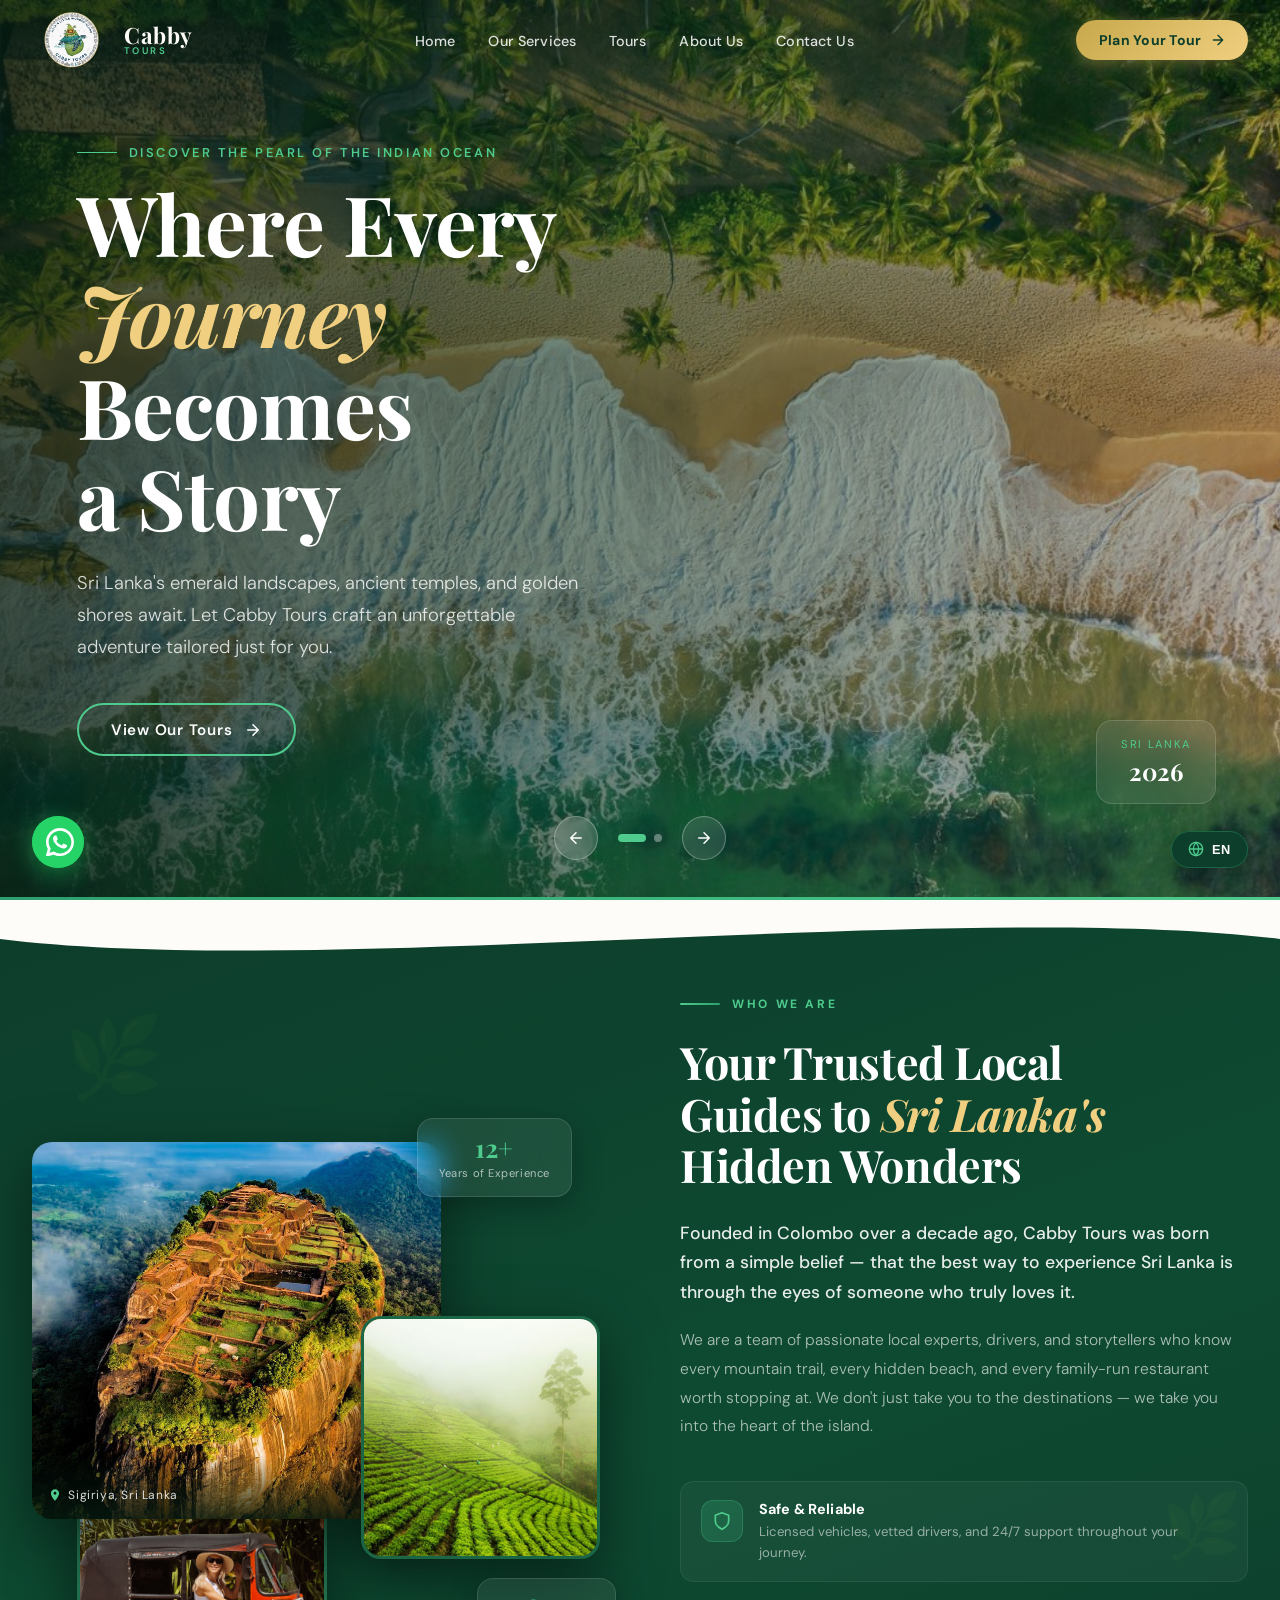
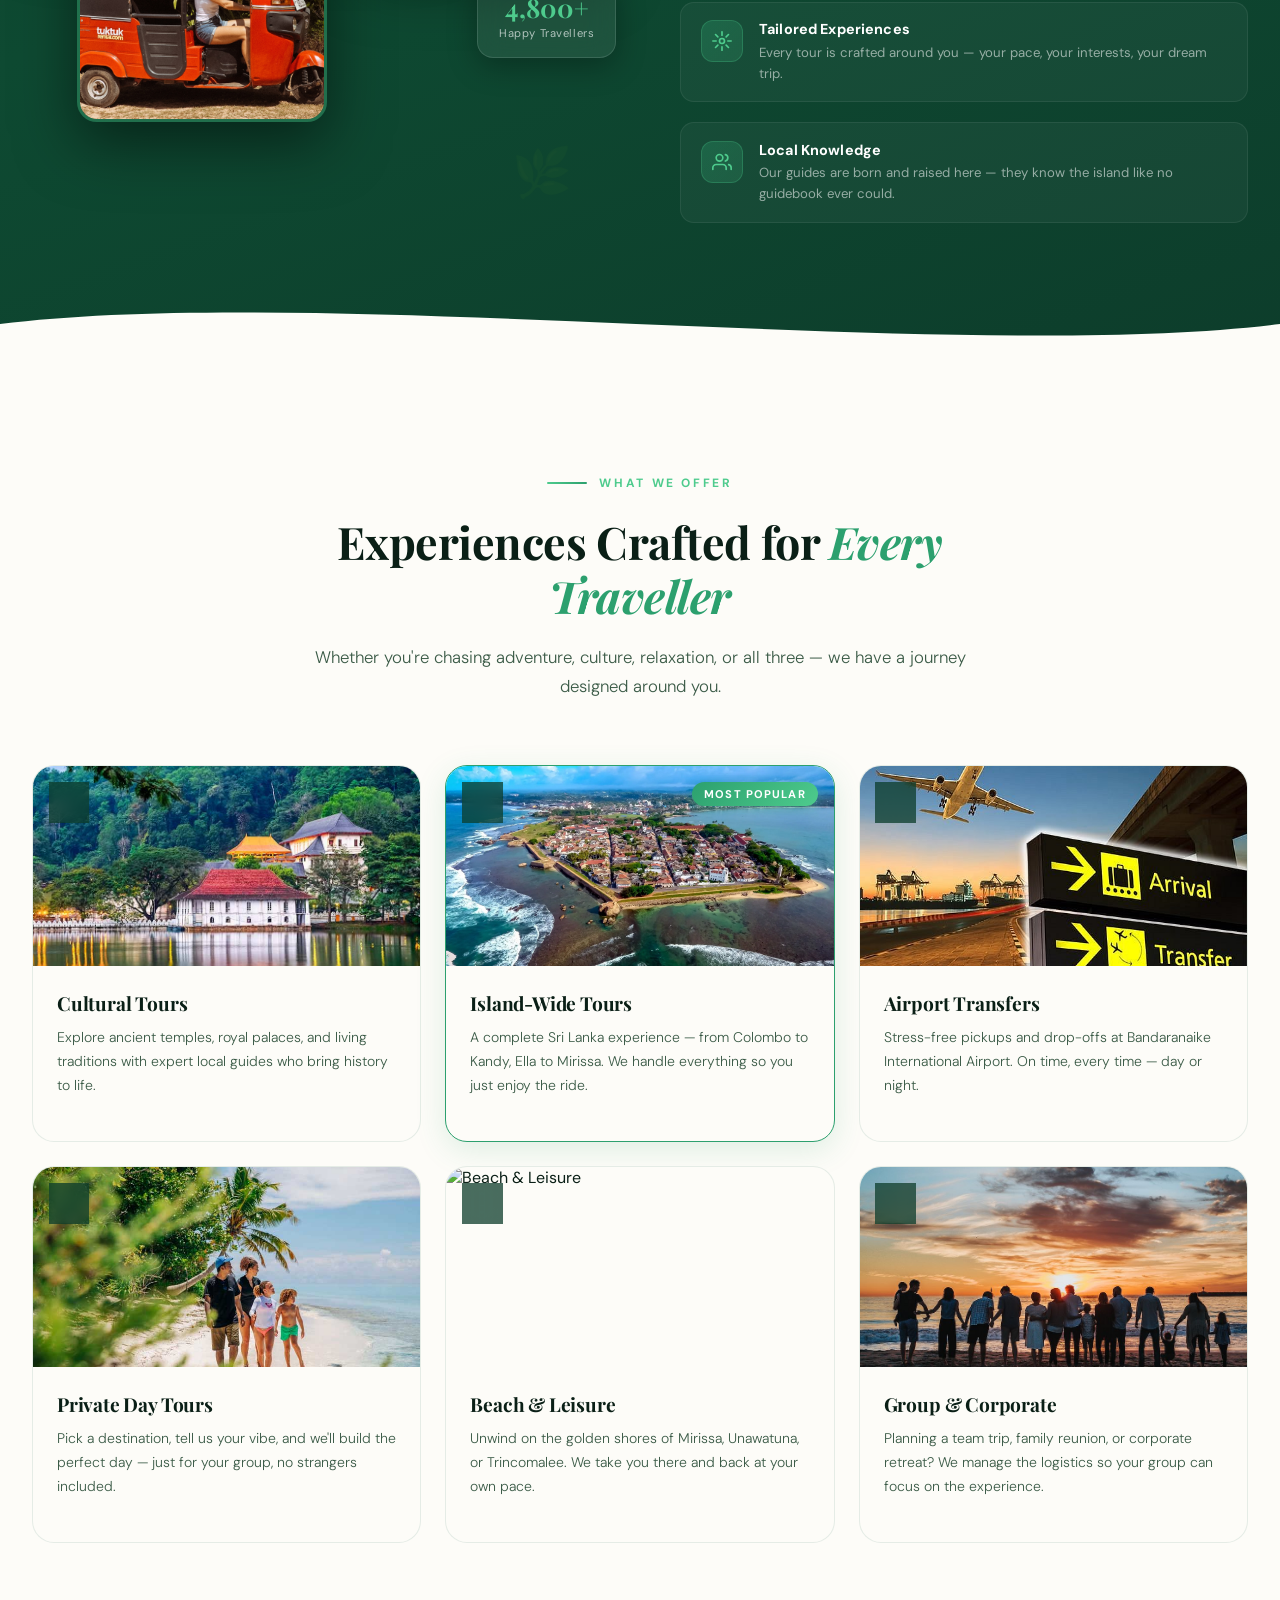
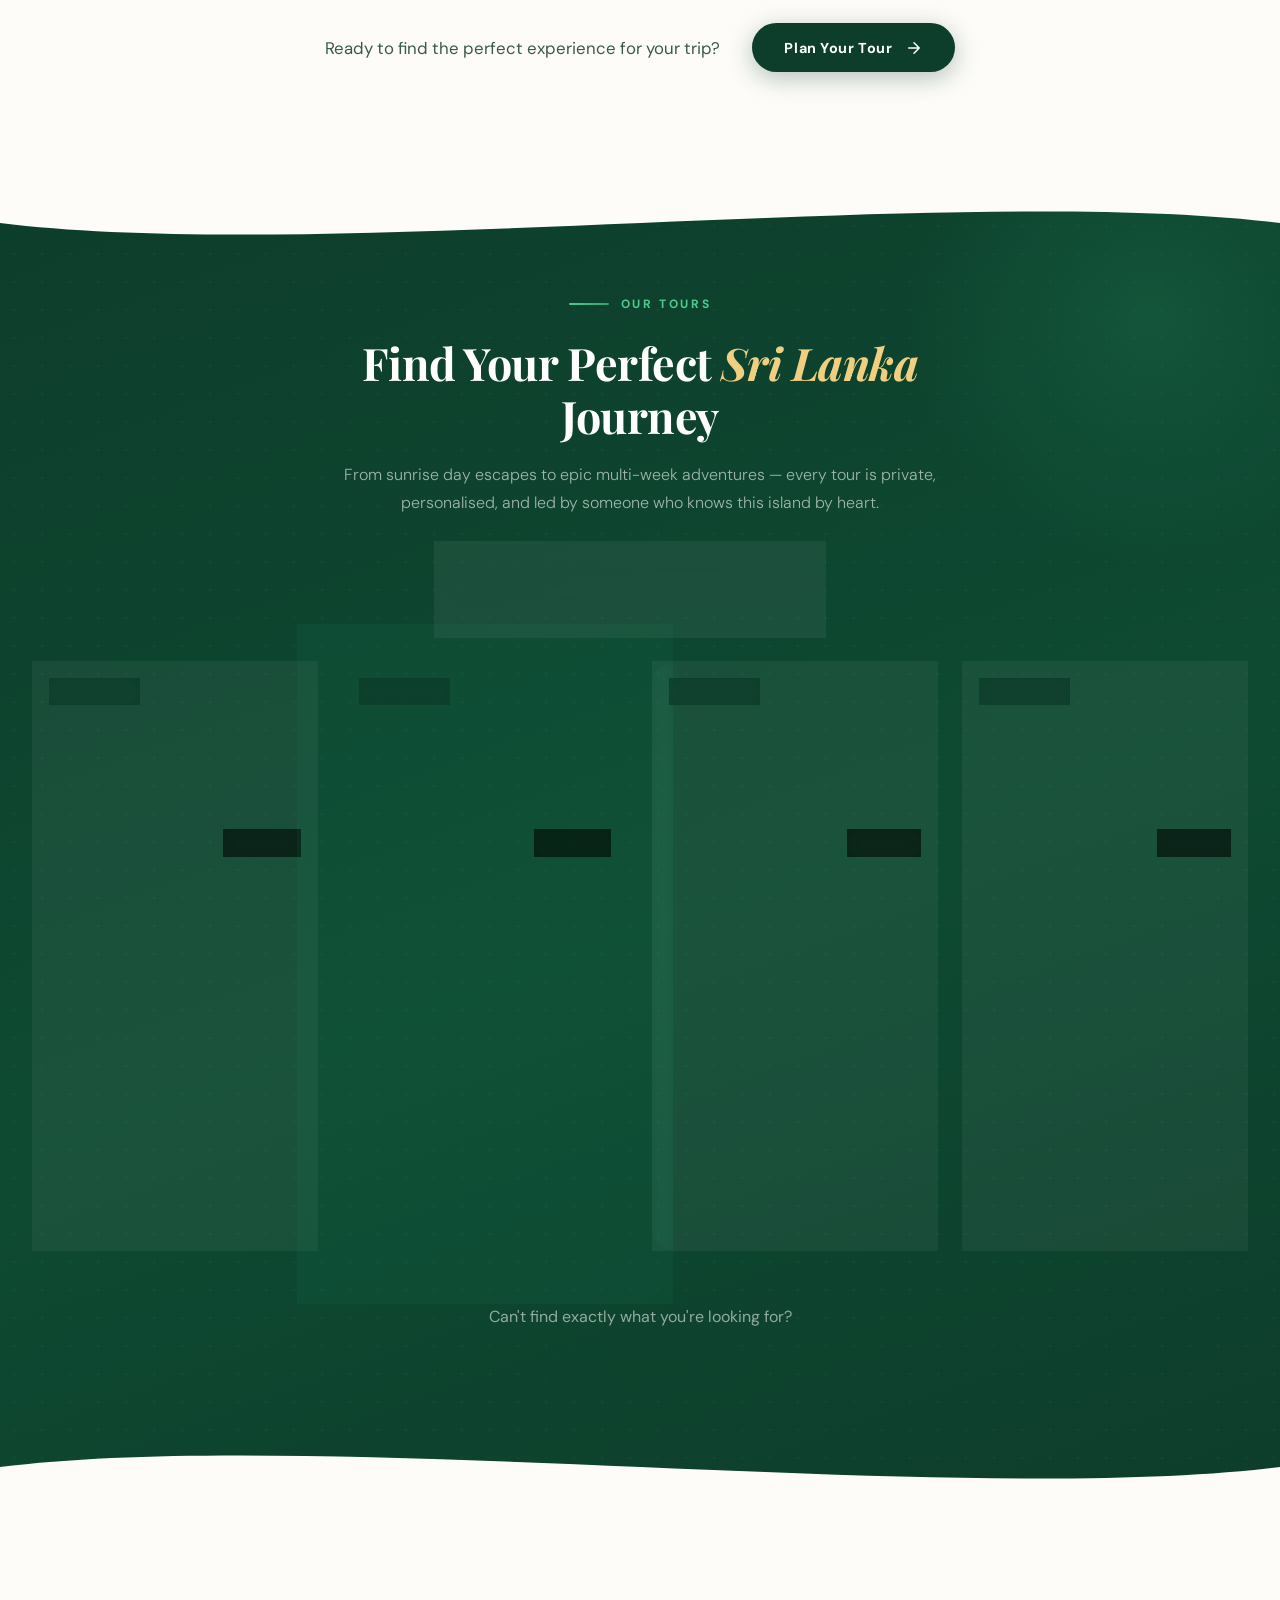
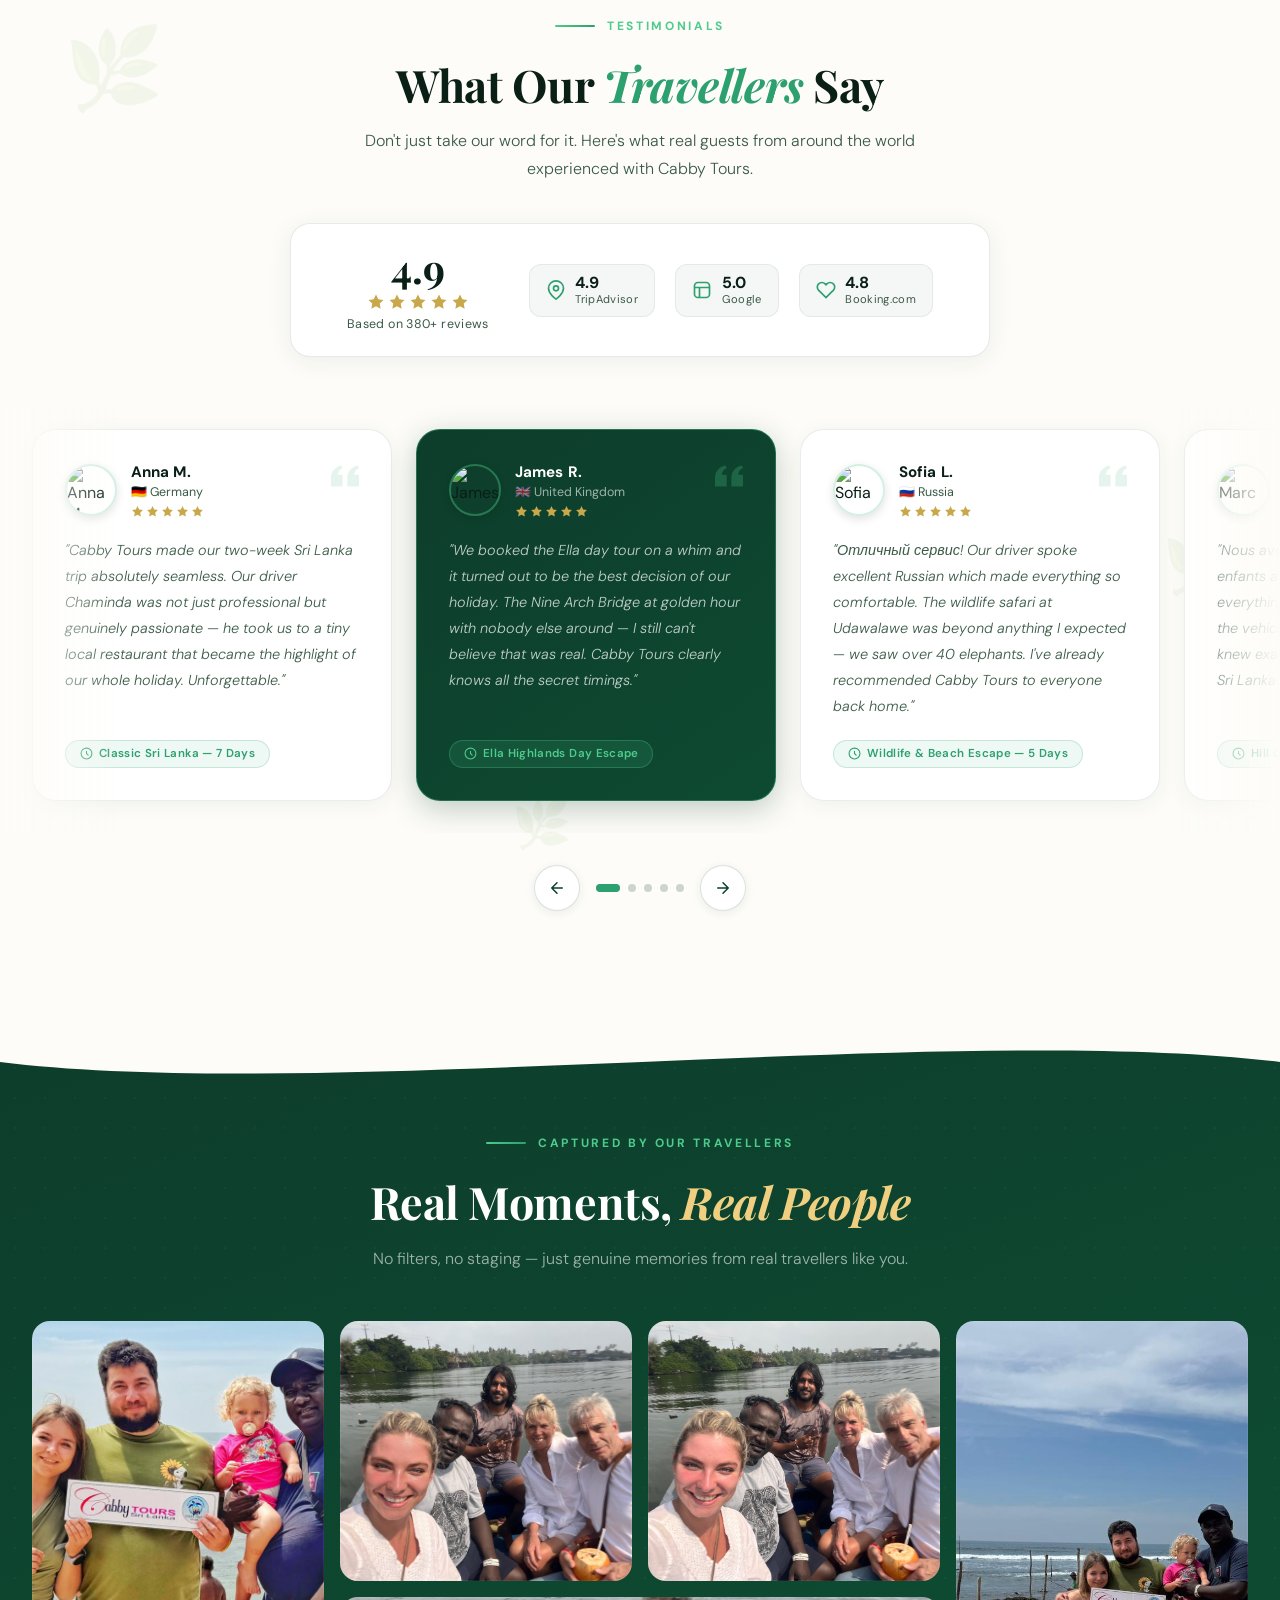
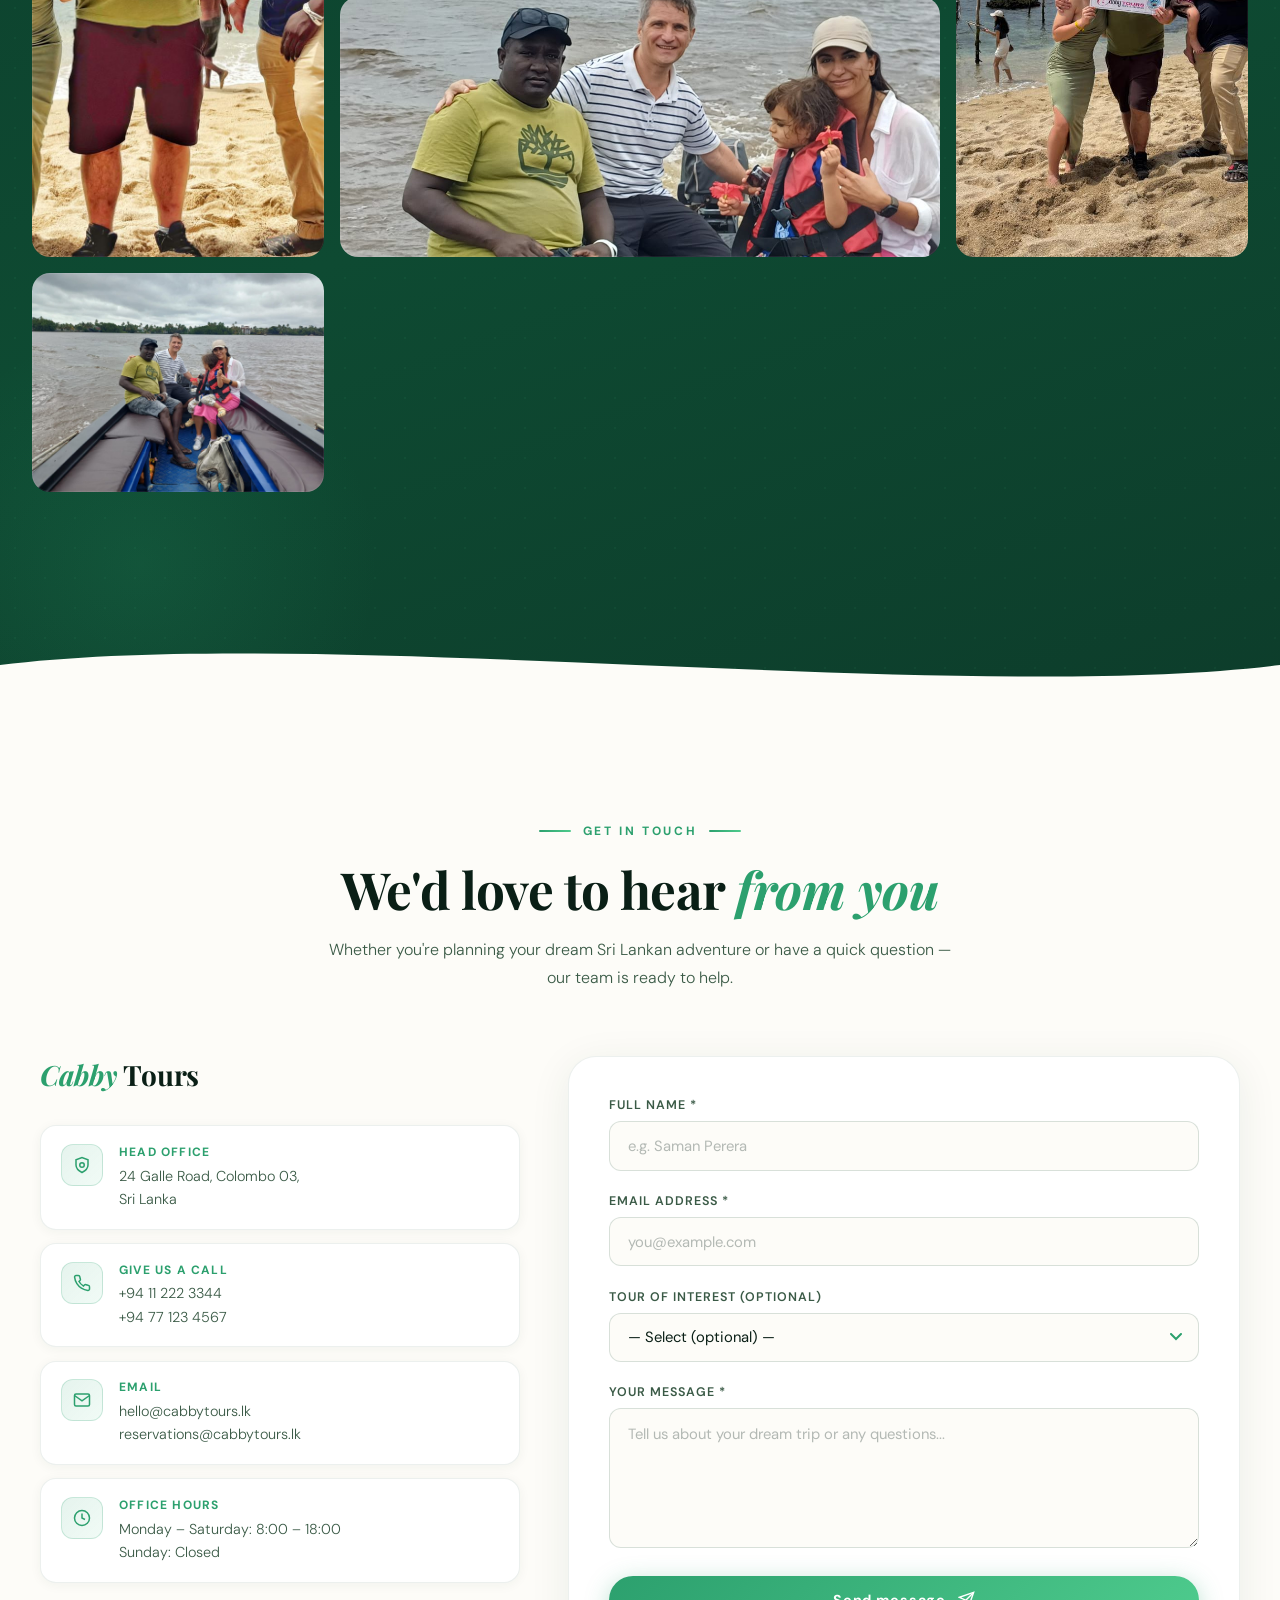
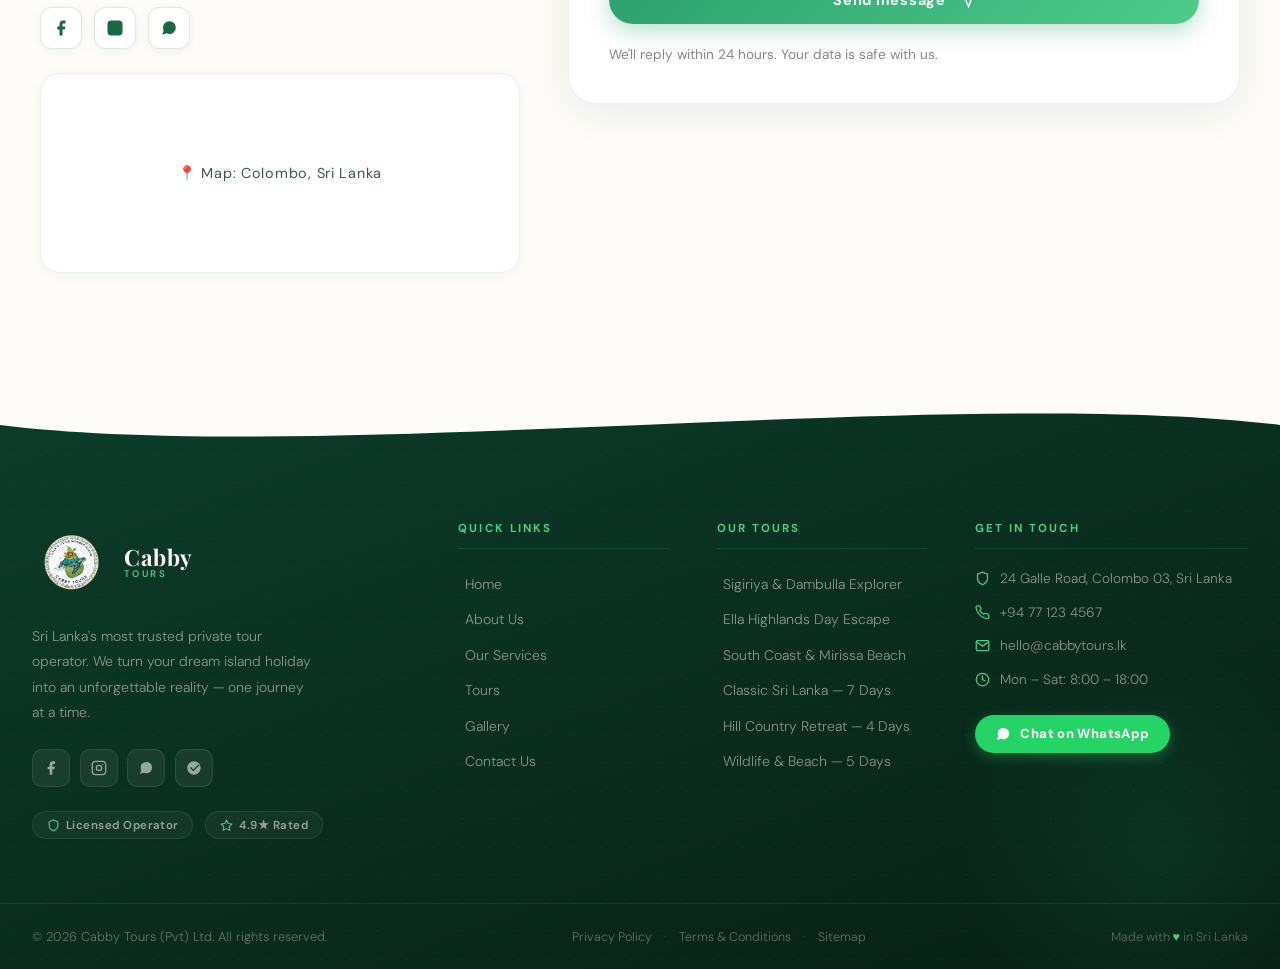
==== index.html @ 8c8fbd17 "gallery page" ====
<!DOCTYPE html>
<html lang="en">
<head>
  <meta charset="UTF-8" />
  <meta name="viewport" content="width=device-width, initial-scale=1.0" />
  <title>Cabby Tours — Sri Lanka</title>
  <link rel="stylesheet" href="source/css/style.css" />
  <link rel="icon" href="source/img/logo.png" type="image/png" />
  <link rel="preconnect" href="https://fonts.googleapis.com" />
  <link rel="preconnect" href="https://fonts.gstatic.com" crossorigin />
  <link href="https://fonts.googleapis.com/css2?family=Playfair+Display:ital,wght@0,400;0,700;1,400&family=DM+Sans:wght@300;400;500;600&display=swap" rel="stylesheet" />
  
</head>
<body>

  <!-- ===== HEADER ===== -->
  <header class="site-header" id="site-header">
    <div class="header-inner">
      <a href="index.html" class="logo">
        <div class="logo-icon">
          <img src="source/img/logo.png" alt="Cabby Tours Logo" />
        </div>
        <div class="logo-text">
          <span class="logo-main">Cabby</span>
          <span class="logo-sub">TOURS</span>
        </div>
      </a>

      <nav class="main-nav" id="main-nav">
        <ul>
          <li><a href="#hero" data-i18n="nav.home">Home</a></li>
          <li><a href="#services" data-i18n="nav.services">Our Services</a></li>
          <li><a href="#tours" data-i18n="nav.tours">Tours</a></li>
          <li><a href="#about" data-i18n="nav.about">About Us</a></li>
          <li><a href="#contact" data-i18n="nav.contact">Contact Us</a></li>
        </ul>
      </nav>

      <a href="#tours" class="btn-plan">
        <span data-i18n="nav.planBtn">Plan Your Tour</span>
        <svg viewBox="0 0 24 24" fill="none"><path d="M5 12h14M12 5l7 7-7 7" stroke="currentColor" stroke-width="2" stroke-linecap="round" stroke-linejoin="round"/></svg>
      </a>

      <button class="hamburger" id="hamburger" aria-label="Toggle menu">
        <span></span><span></span><span></span>
      </button>
    </div>
  </header>

  <!-- ===== HERO CAROUSEL ===== -->
  <section class="carousel" id="hero">
    <div class="carousel-track" id="carousel-track">

      <!-- Slide 1 -->
      <div class="slide slide-1">
        <div class="slide-overlay"></div>
        <div class="slide-content">
          <p class="slide-eyebrow" data-i18n="slide1.eyebrow">Discover the Pearl of the Indian Ocean</p>
          <h1 class="slide-title" data-i18n="slide1.title">Where Every<br /><em>Journey</em> Becomes<br />a Story</h1>
          <p class="slide-desc" data-i18n="slide1.desc">Sri Lanka's emerald landscapes, ancient temples, and golden shores await. Let Cabby Tours craft an unforgettable adventure tailored just for you.</p>
          <a href="#tours" class="btn-hero">
            <span data-i18n="slide1.btn">View Our Tours</span>
            <svg viewBox="0 0 24 24" fill="none"><path d="M5 12h14M12 5l7 7-7 7" stroke="currentColor" stroke-width="2" stroke-linecap="round" stroke-linejoin="round"/></svg>
          </a>
        </div>
        <div class="slide-badge">
          <span>Sri Lanka</span>
          <strong>2026</strong>
        </div>
      </div>

      <!-- Slide 2 -->
      <div class="slide slide-2">
        <div class="slide-overlay"></div>
        <div class="slide-content">
          <p class="slide-eyebrow" data-i18n="slide2.eyebrow">Breathtaking Landscapes Await</p>
          <h1 class="slide-title" data-i18n="slide2.title">Ancient Wonders,<br /><em>Timeless</em><br />Memories</h1>
          <p class="slide-desc" data-i18n="slide2.desc">From the mist-shrouded hills of Ella to the ancient rock fortress of Sigiriya — explore UNESCO World Heritage Sites and hidden natural gems.</p>
          <a href="#tours" class="btn-hero">
            <span data-i18n="slide2.btn">View Our Tours</span>
            <svg viewBox="0 0 24 24" fill="none"><path d="M5 12h14M12 5l7 7-7 7" stroke="currentColor" stroke-width="2" stroke-linecap="round" stroke-linejoin="round"/></svg>
          </a>
        </div>
        <div class="slide-badge">
          <span>Sri Lanka</span>
          <strong>2026</strong>
        </div>
      </div>

    </div>

    <!-- Controls -->
    <div class="carousel-controls">
      <button class="carousel-btn prev" id="prev-btn" aria-label="Previous slide">
        <svg viewBox="0 0 24 24" fill="none"><path d="M19 12H5M12 19l-7-7 7-7" stroke="currentColor" stroke-width="2" stroke-linecap="round" stroke-linejoin="round"/></svg>
      </button>
      <div class="carousel-dots" id="carousel-dots">
        <button class="dot active" data-index="0"></button>
        <button class="dot" data-index="1"></button>
      </div>
      <button class="carousel-btn next" id="next-btn" aria-label="Next slide">
        <svg viewBox="0 0 24 24" fill="none"><path d="M5 12h14M12 5l7 7-7 7" stroke="currentColor" stroke-width="2" stroke-linecap="round" stroke-linejoin="round"/></svg>
      </button>
    </div>

    <!-- Progress bar -->
    <div class="carousel-progress">
      <div class="progress-bar" id="progress-bar"></div>
    </div>
  </section>

  <!-- ===== WHO WE ARE ===== -->
  <section class="who-we-are" id="about">

    <!-- Decorative top wave -->
    <div class="wwa-wave-top">
      <svg viewBox="0 0 1440 80" preserveAspectRatio="none" xmlns="http://www.w3.org/2000/svg">
        <path d="M0,40 C360,80 1080,0 1440,40 L1440,0 L0,0 Z" fill="#fdfcf8"/>
      </svg>
    </div>

    <!-- Floating background leaves -->
    <div class="wwa-bg-decor" aria-hidden="true">
      <span class="leaf leaf-1">🌿</span>
      <span class="leaf leaf-2">🌿</span>
      <span class="leaf leaf-3">🌿</span>
    </div>

    <div class="wwa-container">

      <!-- ── Left: Image Collage ── -->
      <div class="wwa-images" data-reveal="left">
        <div class="wwa-img-main">
          <img
            src="source/img/about/sigiriya.jpg"
            alt="Sigiriya Rock Fortress, Sri Lanka"
            loading="lazy"
          />
          <div class="wwa-img-label">
            <svg viewBox="0 0 24 24" fill="none"><path d="M12 2C8.13 2 5 5.13 5 9c0 5.25 7 13 7 13s7-7.75 7-13c0-3.87-3.13-7-7-7zm0 9.5c-1.38 0-2.5-1.12-2.5-2.5s1.12-2.5 2.5-2.5 2.5 1.12 2.5 2.5-1.12 2.5-2.5 2.5z" fill="currentColor"/></svg>
            <span>Sigiriya, Sri Lanka</span>
          </div>
        </div>

        <div class="wwa-img-secondary">
          <img
            src="source/img/about/tea.jpg"
            alt="Tea plantation hills in Nuwara Eliya"
            loading="lazy"
          />
        </div>

        <div class="wwa-img-tertiary">
          <img
            src="source/img/about/tuk.jpg"
            alt="Traditional Sri Lankan tuk tuk"
            loading="lazy"
          />
        </div>

        <!-- Floating stat card -->
        <div class="wwa-stat-card wwa-stat-1">
          <strong>12+</strong>
          <span>Years of Experience</span>
        </div>

        <div class="wwa-stat-card wwa-stat-2">
          <strong>4,800+</strong>
          <span>Happy Travellers</span>
        </div>
      </div>

      <!-- ── Right: Content ── -->
      <div class="wwa-content" data-reveal="right">

        <div class="wwa-eyebrow">
          <span class="eyebrow-line"></span>
          <span data-i18n="about.eyebrow">Who We Are</span>
        </div>

        <h2 class="wwa-heading" data-i18n="about.heading">
          Your Trusted Local<br />Guides to <em>Sri Lanka's</em><br />Hidden Wonders
        </h2>

        <p class="wwa-lead" data-i18n="about.lead">
          Founded in Colombo over a decade ago, Cabby Tours was born from a simple belief — that the best way to experience Sri Lanka is through the eyes of someone who truly loves it.
        </p>

        <p class="wwa-body" data-i18n="about.body">
          We are a team of passionate local experts, drivers, and storytellers who know every mountain trail, every hidden beach, and every family-run restaurant worth stopping at. We don't just take you to the destinations — we take you into the heart of the island.
        </p>

        <!-- Three pillars -->
        <div class="wwa-pillars">
          <div class="wwa-pillar">
            <div class="pillar-icon">
              <svg viewBox="0 0 24 24" fill="none"><path d="M12 22s8-4 8-10V5l-8-3-8 3v7c0 6 8 10 8 10z" stroke="currentColor" stroke-width="2" stroke-linejoin="round"/></svg>
            </div>
            <div>
              <strong data-i18n="about.pillar1.title">Safe & Reliable</strong>
              <p data-i18n="about.pillar1.text">Licensed vehicles, vetted drivers, and 24/7 support throughout your journey.</p>
            </div>
          </div>
          <div class="wwa-pillar">
            <div class="pillar-icon">
              <svg viewBox="0 0 24 24" fill="none"><circle cx="12" cy="12" r="3" stroke="currentColor" stroke-width="2"/><path d="M12 1v4M12 19v4M4.22 4.22l2.83 2.83M16.95 16.95l2.83 2.83M1 12h4M19 12h4M4.22 19.78l2.83-2.83M16.95 7.05l2.83-2.83" stroke="currentColor" stroke-width="2" stroke-linecap="round"/></svg>
            </div>
            <div>
              <strong data-i18n="about.pillar2.title">Tailored Experiences</strong>
              <p data-i18n="about.pillar2.text">Every tour is crafted around you — your pace, your interests, your dream trip.</p>
            </div>
          </div>
          <div class="wwa-pillar">
            <div class="pillar-icon">
              <svg viewBox="0 0 24 24" fill="none"><path d="M17 21v-2a4 4 0 0 0-4-4H5a4 4 0 0 0-4 4v2" stroke="currentColor" stroke-width="2" stroke-linecap="round"/><circle cx="9" cy="7" r="4" stroke="currentColor" stroke-width="2"/><path d="M23 21v-2a4 4 0 0 0-3-3.87M16 3.13a4 4 0 0 1 0 7.75" stroke="currentColor" stroke-width="2" stroke-linecap="round"/></svg>
            </div>
            <div>
              <strong data-i18n="about.pillar3.title">Local Knowledge</strong>
              <p data-i18n="about.pillar3.text">Our guides are born and raised here — they know the island like no guidebook ever could.</p>
            </div>
          </div>
        </div>

      

      </div>
    </div>

    <!-- Decorative bottom wave -->
    <div class="wwa-wave-bottom">
      <svg viewBox="0 0 1440 80" preserveAspectRatio="none" xmlns="http://www.w3.org/2000/svg">
        <path d="M0,40 C360,0 1080,80 1440,40 L1440,80 L0,80 Z" fill="#fdfcf8"/>
      </svg>
    </div>

  </section>

  <!-- ===== WHAT WE OFFER ===== -->
<section class="what-we-offer" id="services">

  <div class="wwo-container">

    <!-- Section Header -->
    <div class="wwo-header" data-reveal="up">
      <div class="wwa-eyebrow">
        <span class="eyebrow-line"></span>
        <span data-i18n="services.eyebrow">What We Offer</span>
      </div>
      <h2 class="wwo-heading" data-i18n="services.heading">
        Experiences Crafted for <em>Every Traveller</em>
      </h2>
      <p class="wwo-subtext" data-i18n="services.subtext">
        Whether you're chasing adventure, culture, relaxation, or all three — we have a journey designed around you.
      </p>
    </div>

    <!-- Service Cards Grid -->
    <div class="wwo-grid">

      <div class="wwo-card" data-reveal="up" style="--card-delay: 0ms">
        <div class="wwo-card-icon">
          <svg viewBox="0 0 24 24" fill="none"><path d="M3 9l9-7 9 7v11a2 2 0 0 1-2 2H5a2 2 0 0 1-2-2z" stroke="currentColor" stroke-width="2" stroke-linejoin="round"/><polyline points="9 22 9 12 15 12 15 22" stroke="currentColor" stroke-width="2" stroke-linejoin="round"/></svg>
        </div>
        <div class="wwo-card-img">
          <img src="source/img/services/culture.jpg" alt="Cultural Tours" loading="lazy" />
        </div>
        <div class="wwo-card-body">
          <h3 data-i18n="services.card1.title">Cultural Tours</h3>
          <p data-i18n="services.card1.text">Explore ancient temples, royal palaces, and living traditions with expert local guides who bring history to life.</p>
        </div>
      </div>

      <div class="wwo-card wwo-card--featured" data-reveal="up" style="--card-delay: 100ms">
        <div class="wwo-card-icon">
          <svg viewBox="0 0 24 24" fill="none"><path d="M8 3H5a2 2 0 0 0-2 2v3m18 0V5a2 2 0 0 0-2-2h-3m0 18h3a2 2 0 0 0 2-2v-3M3 16v3a2 2 0 0 0 2 2h3" stroke="currentColor" stroke-width="2" stroke-linecap="round"/></svg>
        </div>
        <div class="wwo-card-badge" data-i18n="services.popular">Most Popular</div>
        <div class="wwo-card-img">
          <img src="source/img/services/island.webp" alt="Island-Wide Tours" loading="lazy" />
        </div>
        <div class="wwo-card-body">
          <h3 data-i18n="services.card2.title">Island-Wide Tours</h3>
          <p data-i18n="services.card2.text">A complete Sri Lanka experience — from Colombo to Kandy, Ella to Mirissa. We handle everything so you just enjoy the ride.</p>
        </div>
      </div>

      <div class="wwo-card" data-reveal="up" style="--card-delay: 200ms">
        <div class="wwo-card-icon">
          <svg viewBox="0 0 24 24" fill="none"><path d="M22 16.92v3a2 2 0 0 1-2.18 2 19.79 19.79 0 0 1-8.63-3.07A19.5 19.5 0 0 1 4.69 12a19.79 19.79 0 0 1-3.07-8.67A2 2 0 0 1 3.6 1.27h3a2 2 0 0 1 2 1.72c.127.96.361 1.903.7 2.81a2 2 0 0 1-.45 2.11L7.91 8.91a16 16 0 0 0 6 6l.91-.91a2 2 0 0 1 2.11-.45c.907.339 1.85.573 2.81.7A2 2 0 0 1 21.73 16.27" stroke="currentColor" stroke-width="2" stroke-linecap="round"/></svg>
        </div>
        <div class="wwo-card-img">
          <img src="source/img/services/airport.jpg" alt="Airport Transfers" loading="lazy" />
        </div>
        <div class="wwo-card-body">
          <h3 data-i18n="services.card3.title">Airport Transfers</h3>
          <p data-i18n="services.card3.text">Stress-free pickups and drop-offs at Bandaranaike International Airport. On time, every time — day or night.</p>
        </div>
      </div>

      <div class="wwo-card" data-reveal="up" style="--card-delay: 300ms">
        <div class="wwo-card-icon">
          <svg viewBox="0 0 24 24" fill="none"><path d="M12 22s8-4 8-10V5l-8-3-8 3v7c0 6 8 10 8 10z" stroke="currentColor" stroke-width="2" stroke-linejoin="round"/></svg>
        </div>
        <div class="wwo-card-img">
          <img src="source/img/services/private.jpg" alt="Private Day Tours" loading="lazy" />
        </div>
        <div class="wwo-card-body">
          <h3 data-i18n="services.card4.title">Private Day Tours</h3>
          <p data-i18n="services.card4.text">Pick a destination, tell us your vibe, and we'll build the perfect day — just for your group, no strangers included.</p>
        </div>
      </div>

      <div class="wwo-card" data-reveal="up" style="--card-delay: 400ms">
        <div class="wwo-card-icon">
          <svg viewBox="0 0 24 24" fill="none"><circle cx="12" cy="12" r="10" stroke="currentColor" stroke-width="2"/><path d="M12 8v4l3 3" stroke="currentColor" stroke-width="2" stroke-linecap="round"/></svg>
        </div>
        <div class="wwo-card-img">
          <img src="https://images.unsplash.com/photo-1507525428034-b723cf961d3e?w=600&q=80" alt="Beach & Leisure" loading="lazy" />
        </div>
        <div class="wwo-card-body">
          <h3 data-i18n="services.card5.title">Beach & Leisure</h3>
          <p data-i18n="services.card5.text">Unwind on the golden shores of Mirissa, Unawatuna, or Trincomalee. We take you there and back at your own pace.</p>
        </div>
      </div>

      <div class="wwo-card" data-reveal="up" style="--card-delay: 500ms">
        <div class="wwo-card-icon">
          <svg viewBox="0 0 24 24" fill="none"><path d="M17 21v-2a4 4 0 0 0-4-4H5a4 4 0 0 0-4 4v2" stroke="currentColor" stroke-width="2" stroke-linecap="round"/><circle cx="9" cy="7" r="4" stroke="currentColor" stroke-width="2"/><path d="M23 21v-2a4 4 0 0 0-3-3.87M16 3.13a4 4 0 0 1 0 7.75" stroke="currentColor" stroke-width="2" stroke-linecap="round"/></svg>
        </div>
        <div class="wwo-card-img">
          <img src="source/img/services/familly.jpg" alt="Group & Corporate" loading="lazy" />
        </div>
        <div class="wwo-card-body">
          <h3 data-i18n="services.card6.title">Group & Corporate</h3>
          <p data-i18n="services.card6.text">Planning a team trip, family reunion, or corporate retreat? We manage the logistics so your group can focus on the experience.</p>
        </div>
      </div>

    </div>

    <!-- CTA button -->
    <div class="wwo-cta" data-reveal="up">
      <p data-i18n="services.cta.text">Ready to find the perfect experience for your trip?</p>
      <a href="#contact" class="btn-services" data-i18n="services.cta.btn">
        <span>Plan Your Tour</span>
        <svg viewBox="0 0 24 24" fill="none"><path d="M5 12h14M12 5l7 7-7 7" stroke="currentColor" stroke-width="2" stroke-linecap="round" stroke-linejoin="round"/></svg>
      </a>
    </div>

  </div>
</section>


<!-- ===== TOURS SECTION ===== -->
<section class="tours-section" id="tours">

  <div class="wwa-wave-top">
      <svg viewBox="0 0 1440 80" preserveAspectRatio="none" xmlns="http://www.w3.org/2000/svg">
        <path d="M0,40 C360,80 1080,0 1440,40 L1440,0 L0,0 Z" fill="#fdfcf8"/>
      </svg>
  </div>

  <div class="tours-container">

    <!-- Section Header -->
    <div class="tours-header" data-reveal="up">
      <div class="wwa-eyebrow" style="justify-content:center">
        <span class="eyebrow-line"></span>
        <span data-i18n="tours.eyebrow">Our Tours</span>
      </div>
      <h2 class="tours-heading" data-i18n="tours.heading">
        Find Your Perfect <em>Sri Lanka</em> Journey
      </h2>
      <p class="tours-subtext" data-i18n="tours.subtext">
        From sunrise day escapes to epic multi-week adventures — every tour is private, personalised, and led by someone who knows this island by heart.
      </p>
    </div>

    <!-- Tab switcher -->
    <div class="tours-tabs" data-reveal="up">
      <button class="tours-tab active" data-tab="day" data-i18n="tours.tab.day">
        <svg viewBox="0 0 24 24" fill="none">
          <circle cx="12" cy="12" r="5" stroke="currentColor" stroke-width="2"/>
          <path d="M12 1v2M12 21v2M4.22 4.22l1.42 1.42M18.36 18.36l1.42 1.42M1 12h2M21 12h2M4.22 19.78l1.42-1.42M18.36 5.64l1.42-1.42" stroke="currentColor" stroke-width="2" stroke-linecap="round"/>
        </svg>
        Day Tours
      </button>
      <button class="tours-tab" data-tab="multi" data-i18n="tours.tab.multi">
        <svg viewBox="0 0 24 24" fill="none">
          <rect x="3" y="4" width="18" height="18" rx="2" stroke="currentColor" stroke-width="2"/>
          <path d="M16 2v4M8 2v4M3 10h18" stroke="currentColor" stroke-width="2" stroke-linecap="round"/>
          <path d="M8 14h.01M12 14h.01M16 14h.01M8 18h.01M12 18h.01M16 18h.01" stroke="currentColor" stroke-width="2" stroke-linecap="round"/>
        </svg>
        Multi-Day Tours
      </button>
    </div>

    <!-- ── DAY TOURS PANEL ── -->
    <div class="tours-panel active" id="panel-day">
      <div class="tours-grid">

        <div class="tour-card" data-reveal="up" style="--card-delay:0ms">
          <div class="tour-card-img">
            <img src="source/img/tours/sigiriya.jpeg" alt="Sigiriya & Dambulla Day Tour" loading="lazy"/>
            <div class="tour-tag" data-i18n="tours.tag.day">Day Tour</div>
            <div class="tour-duration">
              <svg viewBox="0 0 24 24" fill="none"><circle cx="12" cy="12" r="10" stroke="currentColor" stroke-width="2"/><path d="M12 6v6l4 2" stroke="currentColor" stroke-width="2" stroke-linecap="round"/></svg>
              10 hrs
            </div>
          </div>
          <div class="tour-card-body">
            <div class="tour-highlights">
              <span>🏰 Sigiriya Rock</span>
              <span>⛩️ Dambulla Cave</span>
              <span>🌿 Village Walk</span>
            </div>
            <h3 data-i18n="tours.day1.title">Sigiriya & Dambulla Explorer</h3>
            <p data-i18n="tours.day1.desc">Climb the legendary Lion Rock fortress and descend into the golden cave temples of Dambulla — two UNESCO wonders in one unforgettable day.</p>
            <div class="tour-card-footer">
              <div class="tour-price">
                <span class="price-from" data-i18n="tours.from">From</span>
                <strong>$65</strong>
                <span class="price-per" data-i18n="tours.per">/ person</span>
              </div>
              <a href="#contact" class="btn-tour" data-i18n="tours.book">Book Now</a>
            </div>
          </div>
        </div>

        <div class="tour-card tour-card--featured" data-reveal="up" style="--card-delay:100ms">
          <div class="tour-card-img">
            <img src="source/img/tours/ella.jpg" alt="Ella Day Tour" loading="lazy"/>
            <div class="tour-tag" data-i18n="tours.tag.day">Day Tour</div>
            <div class="tour-badge-featured" data-i18n="tours.bestseller">Best Seller</div>
            <div class="tour-duration">
              <svg viewBox="0 0 24 24" fill="none"><circle cx="12" cy="12" r="10" stroke="currentColor" stroke-width="2"/><path d="M12 6v6l4 2" stroke="currentColor" stroke-width="2" stroke-linecap="round"/></svg>
              12 hrs
            </div>
          </div>
          <div class="tour-card-body">
            <div class="tour-highlights">
              <span>🌉 Nine Arch Bridge</span>
              <span>🏔️ Little Adam's Peak</span>
              <span>🍵 Tea Factory</span>
            </div>
            <h3 data-i18n="tours.day2.title">Ella Highlands Day Escape</h3>
            <p data-i18n="tours.day2.desc">Mist-draped mountains, the iconic Nine Arch Bridge at sunrise, and a tea factory visit — Ella is pure magic and this tour captures all of it.</p>
            <div class="tour-card-footer">
              <div class="tour-price">
                <span class="price-from" data-i18n="tours.from">From</span>
                <strong>$75</strong>
                <span class="price-per" data-i18n="tours.per">/ person</span>
              </div>
              <a href="#contact" class="btn-tour" data-i18n="tours.book">Book Now</a>
            </div>
          </div>
        </div>

        <div class="tour-card" data-reveal="up" style="--card-delay:200ms">
          <div class="tour-card-img">
            <img src="source/img/tours/mirissa.jpg" alt="South Coast Beach Day Tour" loading="lazy"/>
            <div class="tour-tag" data-i18n="tours.tag.day">Day Tour</div>
            <div class="tour-duration">
              <svg viewBox="0 0 24 24" fill="none"><circle cx="12" cy="12" r="10" stroke="currentColor" stroke-width="2"/><path d="M12 6v6l4 2" stroke="currentColor" stroke-width="2" stroke-linecap="round"/></svg>
              11 hrs
            </div>
          </div>
          <div class="tour-card-body">
            <div class="tour-highlights">
              <span>🐳 Whale Watching</span>
              <span>🏖️ Mirissa Beach</span>
              <span>🦀 Seafood Lunch</span>
            </div>
            <h3 data-i18n="tours.day3.title">South Coast & Mirissa Beach</h3>
            <p data-i18n="tours.day3.desc">Spot blue whales off the southern coast, then spend the afternoon on the crescent sands of Mirissa with a fresh seafood lunch by the water.</p>
            <div class="tour-card-footer">
              <div class="tour-price">
                <span class="price-from" data-i18n="tours.from">From</span>
                <strong>$70</strong>
                <span class="price-per" data-i18n="tours.per">/ person</span>
              </div>
              <a href="#contact" class="btn-tour" data-i18n="tours.book">Book Now</a>
            </div>
          </div>
        </div>

        <div class="tour-card" data-reveal="up" style="--card-delay:300ms">
          <div class="tour-card-img">
            <img src="source/img/tours/kandy.jpg" alt="Kandy Cultural Day Tour" loading="lazy"/>
            <div class="tour-tag" data-i18n="tours.tag.day">Day Tour</div>
            <div class="tour-duration">
              <svg viewBox="0 0 24 24" fill="none"><circle cx="12" cy="12" r="10" stroke="currentColor" stroke-width="2"/><path d="M12 6v6l4 2" stroke="currentColor" stroke-width="2" stroke-linecap="round"/></svg>
              9 hrs
            </div>
          </div>
          <div class="tour-card-body">
            <div class="tour-highlights">
              <span>🦷 Temple of Tooth</span>
              <span>🌸 Peradeniya Gardens</span>
              <span>💃 Cultural Show</span>
            </div>
            <h3 data-i18n="tours.day4.title">Kandy Cultural Experience</h3>
            <p data-i18n="tours.day4.desc">Visit the sacred Temple of the Tooth Relic, stroll through the Royal Botanical Gardens, and end the evening with a traditional Kandyan dance show.</p>
            <div class="tour-card-footer">
              <div class="tour-price">
                <span class="price-from" data-i18n="tours.from">From</span>
                <strong>$55</strong>
                <span class="price-per" data-i18n="tours.per">/ person</span>
              </div>
              <a href="#contact" class="btn-tour" data-i18n="tours.book">Book Now</a>
            </div>
          </div>
        </div>

      </div>
    </div>

    <!-- ── MULTI-DAY TOURS PANEL ── -->
    <div class="tours-panel" id="panel-multi">
      <div class="tours-grid">

        <div class="tour-card tour-card--wide tour-card--featured" data-reveal="up" style="--card-delay:0ms">
          <div class="tour-card-img">
            <img src="source/img/tours/classic.webp" alt="Classic Sri Lanka 7 Days" loading="lazy"/>
            <div class="tour-tag" data-i18n="tours.tag.multi">Multi-Day</div>
            <div class="tour-badge-featured" data-i18n="tours.bestseller">Best Seller</div>
            <div class="tour-duration">
              <svg viewBox="0 0 24 24" fill="none"><rect x="3" y="4" width="18" height="18" rx="2" stroke="currentColor" stroke-width="2"/><path d="M16 2v4M8 2v4M3 10h18" stroke="currentColor" stroke-width="2" stroke-linecap="round"/></svg>
              7 Days
            </div>
          </div>
          <div class="tour-card-body">
            <div class="tour-highlights">
              <span>🏰 Sigiriya</span>
              <span>🎋 Kandy</span>
              <span>🌄 Ella</span>
              <span>🏖️ Mirissa</span>
              <span>🐘 Udawalawe</span>
            </div>
            <h3 data-i18n="tours.multi1.title">Classic Sri Lanka — 7 Days</h3>
            <p data-i18n="tours.multi1.desc">The ultimate Sri Lanka experience. Ancient kingdoms, misty hill country, wildlife safaris, and golden beaches — all in one perfectly paced week with your own private driver-guide.</p>
            <div class="tour-card-footer">
              <div class="tour-price">
                <span class="price-from" data-i18n="tours.from">From</span>
                <strong>$620</strong>
                <span class="price-per" data-i18n="tours.per">/ person</span>
              </div>
              <a href="#contact" class="btn-tour" data-i18n="tours.book">Book Now</a>
            </div>
          </div>
        </div>

        <div class="tour-card tour-card--wide" data-reveal="up" style="--card-delay:100ms">
          <div class="tour-card-img">
            <img src="source/img/tours/hill.jpg" alt="Hill Country Retreat 4 Days" loading="lazy"/>
            <div class="tour-tag" data-i18n="tours.tag.multi">Multi-Day</div>
            <div class="tour-duration">
              <svg viewBox="0 0 24 24" fill="none"><rect x="3" y="4" width="18" height="18" rx="2" stroke="currentColor" stroke-width="2"/><path d="M16 2v4M8 2v4M3 10h18" stroke="currentColor" stroke-width="2" stroke-linecap="round"/></svg>
              4 Days
            </div>
          </div>
          <div class="tour-card-body">
            <div class="tour-highlights">
              <span>🍵 Tea Trails</span>
              <span>🌉 Nine Arch Bridge</span>
              <span>🏔️ Horton Plains</span>
              <span>🚂 Scenic Train</span>
            </div>
            <h3 data-i18n="tours.multi2.title">Hill Country Retreat — 4 Days</h3>
            <p data-i18n="tours.multi2.desc">Lose yourself in the emerald highlands. Ride the most scenic train in Asia, walk tea estates at dawn, hike to World's End, and breathe in the cool mountain air of Nuwara Eliya and Ella.</p>
            <div class="tour-card-footer">
              <div class="tour-price">
                <span class="price-from" data-i18n="tours.from">From</span>
                <strong>$340</strong>
                <span class="price-per" data-i18n="tours.per">/ person</span>
              </div>
              <a href="#contact" class="btn-tour" data-i18n="tours.book">Book Now</a>
            </div>
          </div>
        </div>

        <div class="tour-card tour-card--wide" data-reveal="up" style="--card-delay:200ms">
          <div class="tour-card-img">
            <img src="source/img/tours/wild.jpg" alt="Wildlife & Beach 5 Days" loading="lazy"/>
            <div class="tour-tag" data-i18n="tours.tag.multi">Multi-Day</div>
            <div class="tour-duration">
              <svg viewBox="0 0 24 24" fill="none"><rect x="3" y="4" width="18" height="18" rx="2" stroke="currentColor" stroke-width="2"/><path d="M16 2v4M8 2v4M3 10h18" stroke="currentColor" stroke-width="2" stroke-linecap="round"/></svg>
              5 Days
            </div>
          </div>
          <div class="tour-card-body">
            <div class="tour-highlights">
              <span>🐘 Udawalawe Safari</span>
              <span>🐢 Turtle Beach</span>
              <span>🐳 Whale Watching</span>
              <span>🏝️ Weligama</span>
            </div>
            <h3 data-i18n="tours.multi3.title">Wildlife & Beach Escape — 5 Days</h3>
            <p data-i18n="tours.multi3.desc">Meet wild elephants at Udawalawe, watch nesting sea turtles at Rekawa, spot blue whales off Mirissa, and finish with lazy days on the palm-fringed shores of Weligama.</p>
            <div class="tour-card-footer">
              <div class="tour-price">
                <span class="price-from" data-i18n="tours.from">From</span>
                <strong>$450</strong>
                <span class="price-per" data-i18n="tours.per">/ person</span>
              </div>
              <a href="#contact" class="btn-tour" data-i18n="tours.book">Book Now</a>
            </div>
          </div>
        </div>

      </div>
    </div>

    <!-- View all tours CTA -->
    <div class="tours-cta" data-reveal="up">
      <p data-i18n="tours.cta.text">Can't find exactly what you're looking for?</p>
      <a href="#contact" class="btn-custom-tour">
        <span data-i18n="tours.cta.custom">Build a Custom Tour</span>
      </a>
    </div>

  </div>

     <!-- Decorative bottom wave -->
    <div class="wwa-wave-bottom">
      <svg viewBox="0 0 1440 80" preserveAspectRatio="none" xmlns="http://www.w3.org/2000/svg">
        <path d="M0,40 C360,0 1080,80 1440,40 L1440,80 L0,80 Z" fill="#fdfcf8"/>
      </svg>
    </div>
</section>

  <!-- ===== TESTIMONIALS ===== -->
<section class="testimonials-section" id="testimonials">

  <!-- Floating leaves -->
  <div class="wwa-bg-decor" aria-hidden="true">
    <span class="leaf leaf-1">🌿</span>
    <span class="leaf leaf-2">🌿</span>
    <span class="leaf leaf-3">🌿</span>
  </div>

  <div class="testi-container">

    <!-- Header -->
    <div class="testi-header" data-reveal="up">
      <div class="wwa-eyebrow" style="justify-content:center">
        <span class="eyebrow-line"></span>
        <span data-i18n="testi.eyebrow">Testimonials</span>
      </div>
      <h2 class="testi-heading" data-i18n="testi.heading">
        What Our <em>Travellers</em> Say
      </h2>
      <p class="testi-subtext" data-i18n="testi.subtext">
        Don't just take our word for it. Here's what real guests from around the world experienced with Cabby Tours.
      </p>
    </div>

    <!-- Star summary bar -->
    <div class="testi-summary" data-reveal="up">
      <div class="summary-score">
        <strong>4.9</strong>
        <div class="summary-stars">
          <svg viewBox="0 0 24 24"><path d="M12 2l3.09 6.26L22 9.27l-5 4.87 1.18 6.88L12 17.77l-6.18 3.25L7 14.14 2 9.27l6.91-1.01L12 2z" fill="currentColor"/></svg>
          <svg viewBox="0 0 24 24"><path d="M12 2l3.09 6.26L22 9.27l-5 4.87 1.18 6.88L12 17.77l-6.18 3.25L7 14.14 2 9.27l6.91-1.01L12 2z" fill="currentColor"/></svg>
          <svg viewBox="0 0 24 24"><path d="M12 2l3.09 6.26L22 9.27l-5 4.87 1.18 6.88L12 17.77l-6.18 3.25L7 14.14 2 9.27l6.91-1.01L12 2z" fill="currentColor"/></svg>
          <svg viewBox="0 0 24 24"><path d="M12 2l3.09 6.26L22 9.27l-5 4.87 1.18 6.88L12 17.77l-6.18 3.25L7 14.14 2 9.27l6.91-1.01L12 2z" fill="currentColor"/></svg>
          <svg viewBox="0 0 24 24"><path d="M12 2l3.09 6.26L22 9.27l-5 4.87 1.18 6.88L12 17.77l-6.18 3.25L7 14.14 2 9.27l6.91-1.01L12 2z" fill="currentColor"/></svg>
        </div>
        <span data-i18n="testi.based">Based on 380+ reviews</span>
      </div>
      <div class="summary-platforms">
        <div class="platform-badge">
          <svg viewBox="0 0 24 24" fill="none"><path d="M21 10c0 7-9 13-9 13s-9-6-9-13a9 9 0 0 1 18 0z" stroke="currentColor" stroke-width="2"/><circle cx="12" cy="10" r="3" stroke="currentColor" stroke-width="2"/></svg>
          <div>
            <strong>4.9</strong>
            <span>TripAdvisor</span>
          </div>
        </div>
        <div class="platform-badge">
          <svg viewBox="0 0 24 24" fill="none"><rect x="3" y="3" width="18" height="18" rx="4" stroke="currentColor" stroke-width="2"/><path d="M3 9h18M9 21V9" stroke="currentColor" stroke-width="2"/></svg>
          <div>
            <strong>5.0</strong>
            <span>Google</span>
          </div>
        </div>
        <div class="platform-badge">
          <svg viewBox="0 0 24 24" fill="none"><path d="M20.84 4.61a5.5 5.5 0 0 0-7.78 0L12 5.67l-1.06-1.06a5.5 5.5 0 0 0-7.78 7.78l1.06 1.06L12 21.23l7.78-7.78 1.06-1.06a5.5 5.5 0 0 0 0-7.78z" stroke="currentColor" stroke-width="2"/></svg>
          <div>
            <strong>4.8</strong>
            <span>Booking.com</span>
          </div>
        </div>
      </div>
    </div>

    <!-- Testimonials carousel track -->
    <div class="testi-track-wrapper" data-reveal="up">
      <div class="testi-track" id="testi-track">

        <!-- Card 1 -->
        <div class="testi-card">
          <div class="testi-card-top">
            <div class="testi-avatar">
              <img src="https://images.unsplash.com/photo-1494790108755-2616b612b48c?w=120&q=80" alt="Anna M." loading="lazy"/>
            </div>
            <div class="testi-meta">
              <strong>Anna M.</strong>
              <span>🇩🇪 Germany</span>
              <div class="testi-stars">
                <svg viewBox="0 0 24 24"><path d="M12 2l3.09 6.26L22 9.27l-5 4.87 1.18 6.88L12 17.77l-6.18 3.25L7 14.14 2 9.27l6.91-1.01L12 2z" fill="currentColor"/></svg>
                <svg viewBox="0 0 24 24"><path d="M12 2l3.09 6.26L22 9.27l-5 4.87 1.18 6.88L12 17.77l-6.18 3.25L7 14.14 2 9.27l6.91-1.01L12 2z" fill="currentColor"/></svg>
                <svg viewBox="0 0 24 24"><path d="M12 2l3.09 6.26L22 9.27l-5 4.87 1.18 6.88L12 17.77l-6.18 3.25L7 14.14 2 9.27l6.91-1.01L12 2z" fill="currentColor"/></svg>
                <svg viewBox="0 0 24 24"><path d="M12 2l3.09 6.26L22 9.27l-5 4.87 1.18 6.88L12 17.77l-6.18 3.25L7 14.14 2 9.27l6.91-1.01L12 2z" fill="currentColor"/></svg>
                <svg viewBox="0 0 24 24"><path d="M12 2l3.09 6.26L22 9.27l-5 4.87 1.18 6.88L12 17.77l-6.18 3.25L7 14.14 2 9.27l6.91-1.01L12 2z" fill="currentColor"/></svg>
              </div>
            </div>
            <div class="testi-quote-icon">
              <svg viewBox="0 0 24 24" fill="currentColor"><path d="M14.017 21v-7.391c0-5.704 3.731-9.57 8.983-10.609l.995 2.151c-2.432.917-3.995 3.638-3.995 5.849h4v10h-9.983zm-14.017 0v-7.391c0-5.704 3.748-9.57 9-10.609l.996 2.151c-2.433.917-3.996 3.638-3.996 5.849h3.983v10h-9.983z"/></svg>
            </div>
          </div>
          <p class="testi-text">"Cabby Tours made our two-week Sri Lanka trip absolutely seamless. Our driver Chaminda was not just professional but genuinely passionate — he took us to a tiny local restaurant that became the highlight of our whole holiday. Unforgettable."</p>
          <div class="testi-tour-tag">
            <svg viewBox="0 0 24 24" fill="none"><circle cx="12" cy="12" r="10" stroke="currentColor" stroke-width="2"/><path d="M12 8v4l3 3" stroke="currentColor" stroke-width="2" stroke-linecap="round"/></svg>
            Classic Sri Lanka — 7 Days
          </div>
        </div>

        <!-- Card 2 -->
        <div class="testi-card testi-card--featured">
          <div class="testi-card-top">
            <div class="testi-avatar">
              <img src="https://images.unsplash.com/photo-1507003211169-0a1dd7228f2d?w=120&q=80" alt="James R." loading="lazy"/>
            </div>
            <div class="testi-meta">
              <strong>James R.</strong>
              <span>🇬🇧 United Kingdom</span>
              <div class="testi-stars">
                <svg viewBox="0 0 24 24"><path d="M12 2l3.09 6.26L22 9.27l-5 4.87 1.18 6.88L12 17.77l-6.18 3.25L7 14.14 2 9.27l6.91-1.01L12 2z" fill="currentColor"/></svg>
                <svg viewBox="0 0 24 24"><path d="M12 2l3.09 6.26L22 9.27l-5 4.87 1.18 6.88L12 17.77l-6.18 3.25L7 14.14 2 9.27l6.91-1.01L12 2z" fill="currentColor"/></svg>
                <svg viewBox="0 0 24 24"><path d="M12 2l3.09 6.26L22 9.27l-5 4.87 1.18 6.88L12 17.77l-6.18 3.25L7 14.14 2 9.27l6.91-1.01L12 2z" fill="currentColor"/></svg>
                <svg viewBox="0 0 24 24"><path d="M12 2l3.09 6.26L22 9.27l-5 4.87 1.18 6.88L12 17.77l-6.18 3.25L7 14.14 2 9.27l6.91-1.01L12 2z" fill="currentColor"/></svg>
                <svg viewBox="0 0 24 24"><path d="M12 2l3.09 6.26L22 9.27l-5 4.87 1.18 6.88L12 17.77l-6.18 3.25L7 14.14 2 9.27l6.91-1.01L12 2z" fill="currentColor"/></svg>
              </div>
            </div>
            <div class="testi-quote-icon">
              <svg viewBox="0 0 24 24" fill="currentColor"><path d="M14.017 21v-7.391c0-5.704 3.731-9.57 8.983-10.609l.995 2.151c-2.432.917-3.995 3.638-3.995 5.849h4v10h-9.983zm-14.017 0v-7.391c0-5.704 3.748-9.57 9-10.609l.996 2.151c-2.433.917-3.996 3.638-3.996 5.849h3.983v10h-9.983z"/></svg>
            </div>
          </div>
          <p class="testi-text">"We booked the Ella day tour on a whim and it turned out to be the best decision of our holiday. The Nine Arch Bridge at golden hour with nobody else around — I still can't believe that was real. Cabby Tours clearly knows all the secret timings."</p>
          <div class="testi-tour-tag">
            <svg viewBox="0 0 24 24" fill="none"><circle cx="12" cy="12" r="10" stroke="currentColor" stroke-width="2"/><path d="M12 8v4l3 3" stroke="currentColor" stroke-width="2" stroke-linecap="round"/></svg>
            Ella Highlands Day Escape
          </div>
        </div>

        <!-- Card 3 -->
        <div class="testi-card">
          <div class="testi-card-top">
            <div class="testi-avatar">
              <img src="https://images.unsplash.com/photo-1438761681033-6461ffad8d80?w=120&q=80" alt="Sofia L." loading="lazy"/>
            </div>
            <div class="testi-meta">
              <strong>Sofia L.</strong>
              <span>🇷🇺 Russia</span>
              <div class="testi-stars">
                <svg viewBox="0 0 24 24"><path d="M12 2l3.09 6.26L22 9.27l-5 4.87 1.18 6.88L12 17.77l-6.18 3.25L7 14.14 2 9.27l6.91-1.01L12 2z" fill="currentColor"/></svg>
                <svg viewBox="0 0 24 24"><path d="M12 2l3.09 6.26L22 9.27l-5 4.87 1.18 6.88L12 17.77l-6.18 3.25L7 14.14 2 9.27l6.91-1.01L12 2z" fill="currentColor"/></svg>
                <svg viewBox="0 0 24 24"><path d="M12 2l3.09 6.26L22 9.27l-5 4.87 1.18 6.88L12 17.77l-6.18 3.25L7 14.14 2 9.27l6.91-1.01L12 2z" fill="currentColor"/></svg>
                <svg viewBox="0 0 24 24"><path d="M12 2l3.09 6.26L22 9.27l-5 4.87 1.18 6.88L12 17.77l-6.18 3.25L7 14.14 2 9.27l6.91-1.01L12 2z" fill="currentColor"/></svg>
                <svg viewBox="0 0 24 24"><path d="M12 2l3.09 6.26L22 9.27l-5 4.87 1.18 6.88L12 17.77l-6.18 3.25L7 14.14 2 9.27l6.91-1.01L12 2z" fill="currentColor"/></svg>
              </div>
            </div>
            <div class="testi-quote-icon">
              <svg viewBox="0 0 24 24" fill="currentColor"><path d="M14.017 21v-7.391c0-5.704 3.731-9.57 8.983-10.609l.995 2.151c-2.432.917-3.995 3.638-3.995 5.849h4v10h-9.983zm-14.017 0v-7.391c0-5.704 3.748-9.57 9-10.609l.996 2.151c-2.433.917-3.996 3.638-3.996 5.849h3.983v10h-9.983z"/></svg>
            </div>
          </div>
          <p class="testi-text">"Отличный сервис! Our driver spoke excellent Russian which made everything so comfortable. The wildlife safari at Udawalawe was beyond anything I expected — we saw over 40 elephants. I've already recommended Cabby Tours to everyone back home."</p>
          <div class="testi-tour-tag">
            <svg viewBox="0 0 24 24" fill="none"><circle cx="12" cy="12" r="10" stroke="currentColor" stroke-width="2"/><path d="M12 8v4l3 3" stroke="currentColor" stroke-width="2" stroke-linecap="round"/></svg>
            Wildlife & Beach Escape — 5 Days
          </div>
        </div>

        <!-- Card 4 -->
        <div class="testi-card">
          <div class="testi-card-top">
            <div class="testi-avatar">
              <img src="https://images.unsplash.com/photo-1472099645785-5658abf4ff4e?w=120&q=80" alt="Marc D." loading="lazy"/>
            </div>
            <div class="testi-meta">
              <strong>Marc D.</strong>
              <span>🇫🇷 France</span>
              <div class="testi-stars">
                <svg viewBox="0 0 24 24"><path d="M12 2l3.09 6.26L22 9.27l-5 4.87 1.18 6.88L12 17.77l-6.18 3.25L7 14.14 2 9.27l6.91-1.01L12 2z" fill="currentColor"/></svg>
                <svg viewBox="0 0 24 24"><path d="M12 2l3.09 6.26L22 9.27l-5 4.87 1.18 6.88L12 17.77l-6.18 3.25L7 14.14 2 9.27l6.91-1.01L12 2z" fill="currentColor"/></svg>
                <svg viewBox="0 0 24 24"><path d="M12 2l3.09 6.26L22 9.27l-5 4.87 1.18 6.88L12 17.77l-6.18 3.25L7 14.14 2 9.27l6.91-1.01L12 2z" fill="currentColor"/></svg>
                <svg viewBox="0 0 24 24"><path d="M12 2l3.09 6.26L22 9.27l-5 4.87 1.18 6.88L12 17.77l-6.18 3.25L7 14.14 2 9.27l6.91-1.01L12 2z" fill="currentColor"/></svg>
                <svg viewBox="0 0 24 24"><path d="M12 2l3.09 6.26L22 9.27l-5 4.87 1.18 6.88L12 17.77l-6.18 3.25L7 14.14 2 9.27l6.91-1.01L12 2z" fill="currentColor"/></svg>
              </div>
            </div>
            <div class="testi-quote-icon">
              <svg viewBox="0 0 24 24" fill="currentColor"><path d="M14.017 21v-7.391c0-5.704 3.731-9.57 8.983-10.609l.995 2.151c-2.432.917-3.995 3.638-3.995 5.849h4v10h-9.983zm-14.017 0v-7.391c0-5.704 3.748-9.57 9-10.609l.996 2.151c-2.433.917-3.996 3.638-3.996 5.849h3.983v10h-9.983z"/></svg>
            </div>
          </div>
          <p class="testi-text">"Nous avons voyagé en famille avec trois enfants and Cabby Tours handled everything perfectly. The pace was just right, the vehicle was spotless, and our guide knew exactly how to keep the kids engaged. Sri Lanka through their eyes was magical."</p>
          <div class="testi-tour-tag">
            <svg viewBox="0 0 24 24" fill="none"><circle cx="12" cy="12" r="10" stroke="currentColor" stroke-width="2"/><path d="M12 8v4l3 3" stroke="currentColor" stroke-width="2" stroke-linecap="round"/></svg>
            Hill Country Retreat — 4 Days
          </div>
        </div>

        <!-- Card 5 -->
        <div class="testi-card">
          <div class="testi-card-top">
            <div class="testi-avatar">
              <img src="https://images.unsplash.com/photo-1544005313-94ddf0286df2?w=120&q=80" alt="Elena K." loading="lazy"/>
            </div>
            <div class="testi-meta">
              <strong>Elena K.</strong>
              <span>🇪🇸 Spain</span>
              <div class="testi-stars">
                <svg viewBox="0 0 24 24"><path d="M12 2l3.09 6.26L22 9.27l-5 4.87 1.18 6.88L12 17.77l-6.18 3.25L7 14.14 2 9.27l6.91-1.01L12 2z" fill="currentColor"/></svg>
                <svg viewBox="0 0 24 24"><path d="M12 2l3.09 6.26L22 9.27l-5 4.87 1.18 6.88L12 17.77l-6.18 3.25L7 14.14 2 9.27l6.91-1.01L12 2z" fill="currentColor"/></svg>
                <svg viewBox="0 0 24 24"><path d="M12 2l3.09 6.26L22 9.27l-5 4.87 1.18 6.88L12 17.77l-6.18 3.25L7 14.14 2 9.27l6.91-1.01L12 2z" fill="currentColor"/></svg>
                <svg viewBox="0 0 24 24"><path d="M12 2l3.09 6.26L22 9.27l-5 4.87 1.18 6.88L12 17.77l-6.18 3.25L7 14.14 2 9.27l6.91-1.01L12 2z" fill="currentColor"/></svg>
                <svg viewBox="0 0 24 24"><path d="M12 2l3.09 6.26L22 9.27l-5 4.87 1.18 6.88L12 17.77l-6.18 3.25L7 14.14 2 9.27l6.91-1.01L12 2z" fill="currentColor"/></svg>
              </div>
            </div>
            <div class="testi-quote-icon">
              <svg viewBox="0 0 24 24" fill="currentColor"><path d="M14.017 21v-7.391c0-5.704 3.731-9.57 8.983-10.609l.995 2.151c-2.432.917-3.995 3.638-3.995 5.849h4v10h-9.983zm-14.017 0v-7.391c0-5.704 3.748-9.57 9-10.609l.996 2.151c-2.433.917-3.996 3.638-3.996 5.849h3.983v10h-9.983z"/></svg>
            </div>
          </div>
          <p class="testi-text">"Solo traveller here — I was nervous about getting around but Cabby Tours made me feel completely safe the entire time. The airport pickup was waiting before I even cleared customs. Worth every penny and I'm already planning my return trip."</p>
          <div class="testi-tour-tag">
            <svg viewBox="0 0 24 24" fill="none"><circle cx="12" cy="12" r="10" stroke="currentColor" stroke-width="2"/><path d="M12 8v4l3 3" stroke="currentColor" stroke-width="2" stroke-linecap="round"/></svg>
            Airport Transfer + Custom Tour
          </div>
        </div>

      </div><!-- end testi-track -->

      <!-- Gradient fade edges -->
      <div class="testi-fade testi-fade--left"></div>
      <div class="testi-fade testi-fade--right"></div>
    </div>

    <!-- Carousel controls -->
    <div class="testi-controls" data-reveal="up">
      <button class="testi-btn" id="testi-prev" aria-label="Previous">
        <svg viewBox="0 0 24 24" fill="none"><path d="M19 12H5M12 19l-7-7 7-7" stroke="currentColor" stroke-width="2" stroke-linecap="round" stroke-linejoin="round"/></svg>
      </button>
      <div class="testi-dots" id="testi-dots"></div>
      <button class="testi-btn" id="testi-next" aria-label="Next">
        <svg viewBox="0 0 24 24" fill="none"><path d="M5 12h14M12 5l7 7-7 7" stroke="currentColor" stroke-width="2" stroke-linecap="round" stroke-linejoin="round"/></svg>
      </button>
    </div>

  </div>
</section>

<!-- ===== GALLERY ===== -->
<section class="gallery-section" id="gallery">

  <div class="wwa-wave-top">
      <svg viewBox="0 0 1440 80" preserveAspectRatio="none" xmlns="http://www.w3.org/2000/svg">
        <path d="M0,40 C360,80 1080,0 1440,40 L1440,0 L0,0 Z" fill="#fdfcf8"/>
      </svg>
    </div>

  <div class="gallery-container">

    <!-- Header -->
    <div class="gallery-header" data-reveal="up">
      <div class="wwa-eyebrow" style="justify-content:center">
        <span class="eyebrow-line"></span>
        <span data-i18n="gallery.eyebrow">Captured by Our Travellers</span>
      </div>
      <h2 class="gallery-heading" data-i18n="gallery.heading">
        Real Moments, <em>Real People</em>
      </h2>
      <p class="gallery-subtext" data-i18n="gallery.subtext">
         No filters, no staging — just genuine memories from real travellers like you.
      </p>
    </div>

    <!-- Masonry grid -->
    <div class="gallery-grid" data-reveal="up">

      <!-- Large feature — customer at Sigiriya -->
      <div class="gallery-item gallery-item--tall" data-category="culture">
        <img src="source/img/gallery/img1.jpg" alt="Customer at Sigiriya" loading="lazy"/>
        <div class="gallery-overlay">
          <div class="gallery-overlay-content">
            <!-- <span class="gallery-cat">📸 Anna M. · Germany</span>
            <p>"Climbing Sigiriya was surreal"</p> -->
          </div>
          <button class="gallery-zoom" aria-label="View full image">
            <svg viewBox="0 0 24 24" fill="none"><path d="M15 3h6v6M9 21H3v-6M21 3l-7 7M3 21l7-7" stroke="currentColor" stroke-width="2" stroke-linecap="round" stroke-linejoin="round"/></svg>
          </button>
        </div>
      </div>

      <!-- Customer wildlife safari selfie -->
      <div class="gallery-item" data-category="wildlife">
        <img src="source/img/gallery/img2.jpg" alt="Customers on safari" loading="lazy"/>
        <div class="gallery-overlay">
          <div class="gallery-overlay-content">
            <!-- <span class="gallery-cat">📸 James R. · UK</span>
            <p>"Best day of our trip!"</p> -->
          </div>
          <button class="gallery-zoom" aria-label="View full image">
            <svg viewBox="0 0 24 24" fill="none"><path d="M15 3h6v6M9 21H3v-6M21 3l-7 7M3 21l7-7" stroke="currentColor" stroke-width="2" stroke-linecap="round" stroke-linejoin="round"/></svg>
          </button>
        </div>
      </div>

      <!-- Customer at beach -->
      <div class="gallery-item" data-category="beach">
        <img src="source/img/gallery/img3.jpg" alt="Customer on Mirissa beach" loading="lazy"/>
        <div class="gallery-overlay">
          <div class="gallery-overlay-content">
            <!-- <span class="gallery-cat">📸 Sofia L. · Russia</span>
            <p>"Mirissa at sunset 🌅"</p> -->
          </div>
          <button class="gallery-zoom" aria-label="View full image">
            <svg viewBox="0 0 24 24" fill="none"><path d="M15 3h6v6M9 21H3v-6M21 3l-7 7M3 21l7-7" stroke="currentColor" stroke-width="2" stroke-linecap="round" stroke-linejoin="round"/></svg>
          </button>
        </div>
      </div>

      <!-- Wide — group of customers in tea fields -->
      <div class="gallery-item gallery-item--wide" data-category="nature">
        <img src="source/img/gallery/img4.jpg" alt="Customers in tea plantation" loading="lazy"/>
        <div class="gallery-overlay">
          <div class="gallery-overlay-content">
            <!-- <span class="gallery-cat">📸 Marc D. · France</span>
            <p>"Our family in the tea highlands — kids loved it"</p> -->
          </div>
          <button class="gallery-zoom" aria-label="View full image">
            <svg viewBox="0 0 24 24" fill="none"><path d="M15 3h6v6M9 21H3v-6M21 3l-7 7M3 21l7-7" stroke="currentColor" stroke-width="2" stroke-linecap="round" stroke-linejoin="round"/></svg>
          </button>
        </div>
      </div>

      <!-- Customer at temple -->
      <div class="gallery-item" data-category="culture">
        <img src="source/img/gallery/img5.jpg" alt="Customer at Kandy Temple" loading="lazy"/>
        <div class="gallery-overlay">
          <div class="gallery-overlay-content">
            <!-- <span class="gallery-cat">📸 Elena K. · Spain</span>
            <p>"Temple of the Tooth — breathtaking"</p> -->
          </div>
          <button class="gallery-zoom" aria-label="View full image">
            <svg viewBox="0 0 24 24" fill="none"><path d="M15 3h6v6M9 21H3v-6M21 3l-7 7M3 21l7-7" stroke="currentColor" stroke-width="2" stroke-linecap="round" stroke-linejoin="round"/></svg>
          </button>
        </div>
      </div>

      <!-- Tall right — couple at Nine Arch Bridge -->
      <div class="gallery-item gallery-item--tall-right" data-category="scenic">
        <img src="source/img/gallery/img6.jpg" alt="Couple at Nine Arch Bridge" loading="lazy"/>
        <div class="gallery-overlay">
          <div class="gallery-overlay-content">
            <!-- <span class="gallery-cat">📸 Lukas & Mia · Germany</span>
            <p>"Nine Arch Bridge — worth every early alarm"</p> -->
          </div>
          <button class="gallery-zoom" aria-label="View full image">
            <svg viewBox="0 0 24 24" fill="none"><path d="M15 3h6v6M9 21H3v-6M21 3l-7 7M3 21l7-7" stroke="currentColor" stroke-width="2" stroke-linecap="round" stroke-linejoin="round"/></svg>
          </button>
        </div>
      </div>

    </div>

    

    <!-- CTA -->
    <div class="gallery-cta" data-reveal="up">
      <a href="gallery.html" class="btn-gallery">
        <span data-i18n="gallery.cta">See Full Gallery</span>
        <svg viewBox="0 0 24 24" fill="none"><path d="M5 12h14M12 5l7 7-7 7" stroke="currentColor" stroke-width="2" stroke-linecap="round" stroke-linejoin="round"/></svg>
      </a>
    </div>

  </div>

  <!-- ── Lightbox ── -->
  <div class="lightbox" id="lightbox" role="dialog" aria-modal="true" aria-label="Image viewer">
    <button class="lightbox-close" id="lightbox-close" aria-label="Close">
      <svg viewBox="0 0 24 24" fill="none"><path d="M18 6L6 18M6 6l12 12" stroke="currentColor" stroke-width="2" stroke-linecap="round"/></svg>
    </button>
    <button class="lightbox-nav lightbox-nav--prev" id="lightbox-prev" aria-label="Previous image">
      <svg viewBox="0 0 24 24" fill="none"><path d="M19 12H5M12 19l-7-7 7-7" stroke="currentColor" stroke-width="2" stroke-linecap="round" stroke-linejoin="round"/></svg>
    </button>
    <div class="lightbox-img-wrap">
      <img src="" alt="" id="lightbox-img"/>
      <p id="lightbox-caption"></p>
    </div>
    <button class="lightbox-nav lightbox-nav--next" id="lightbox-next" aria-label="Next image">
      <svg viewBox="0 0 24 24" fill="none"><path d="M5 12h14M12 5l7 7-7 7" stroke="currentColor" stroke-width="2" stroke-linecap="round" stroke-linejoin="round"/></svg>
    </button>
    <div class="lightbox-counter" id="lightbox-counter"></div>
  </div>
  <div class="lightbox-backdrop" id="lightbox-backdrop"></div>


     <!-- Decorative bottom wave -->
    <div class="wwa-wave-bottom">
      <svg viewBox="0 0 1440 80" preserveAspectRatio="none" xmlns="http://www.w3.org/2000/svg">
        <path d="M0,40 C360,0 1080,80 1440,40 L1440,80 L0,80 Z" fill="#fdfcf8"/>
      </svg>
    </div>

</section>

  <!-- ===== CONTACT US SECTION ===== -->
  <section class="contact-page" id="contact">
    <div class="contact-header">
      <span class="eyebrow" data-i18n="contact.eyebrow">Get in touch</span>
      <h1><span data-i18n="contact.heading1">We'd love to hear</span> <em data-i18n="contact.heading2">from you</em></h1>
      <p data-i18n="contact.subhead">Whether you're planning your dream Sri Lankan adventure or have a quick question — our team is ready to help.</p>
    </div>

    <div class="contact-grid">
      <!-- left: contact details -->
      <div class="contact-info">
        <h2><em data-i18n="contact.infoTitle">Cabby</em> <span data-i18n="contact.infoTitle2">Tours</span></h2>
        <div class="info-item">
          <span class="info-icon"><svg viewBox="0 0 24 24" fill="none" stroke="currentColor" stroke-width="2"><path d="M12 22s-8-4-8-10V5l8-3 8 3v7c0 6-8 10-8 10z"/><circle cx="12" cy="12" r="3"/></svg></span>
          <div class="info-text">
            <h4 data-i18n="contact.addressTitle">Head Office</h4>
            <p data-i18n="contact.address">24 Galle Road, Colombo 03,<br>Sri Lanka</p>
          </div>
        </div>
        <div class="info-item">
          <span class="info-icon"><svg viewBox="0 0 24 24" fill="none" stroke="currentColor" stroke-width="2"><path d="M22 16.92v3a1.999 1.999 0 0 1-2.18 2 19.79 19.79 0 0 1-8.63-3.07 19.5 19.5 0 0 1-6-6 19.79 19.79 0 0 1-3.07-8.67A2 2 0 0 1 4.11 2h3a2 2 0 0 1 2 1.72c.127.96.362 1.903.7 2.81a2 2 0 0 1-.45 2.11L8 10a16 16 0 0 0 6 6l1.27-1.27a1.999 1.999 0 0 1 2.11-.45c.907.339 1.85.574 2.81.7A2 2 0 0 1 22 16.92z"/></svg></span>
          <div class="info-text">
            <h4 data-i18n="contact.phoneTitle">Give us a call</h4>
            <p><a href="tel:+94112223344">+94 11 222 3344</a><br><a href="tel:+94771234567">+94 77 123 4567</a></p>
          </div>
        </div>
        <div class="info-item">
          <span class="info-icon"><svg viewBox="0 0 24 24" fill="none" stroke="currentColor" stroke-width="2"><path d="M4 4h16c1.1 0 2 .9 2 2v12c0 1.1-.9 2-2 2H4c-1.1 0-2-.9-2-2V6c0-1.1.9-2 2-2z"/><polyline points="22,6 12,13 2,6"/></svg></span>
          <div class="info-text">
            <h4 data-i18n="contact.emailTitle">Email</h4>
            <p><a href="mailto:hello@cabbytours.lk">hello@cabbytours.lk</a><br><a href="mailto:reservations@cabbytours.lk">reservations@cabbytours.lk</a></p>
          </div>
        </div>
        <div class="info-item">
          <span class="info-icon"><svg viewBox="0 0 24 24" fill="none" stroke="currentColor" stroke-width="2"><circle cx="12" cy="12" r="10"/><path d="M12 6v6l4 2"/></svg></span>
          <div class="info-text">
            <h4 data-i18n="contact.hoursTitle">Office hours</h4>
            <p data-i18n="contact.hours">Monday – Saturday: 8:00 – 18:00<br>Sunday: Closed</p>
          </div>
        </div>

        <div class="social-links">
          <a href="#" class="social-icon" aria-label="Facebook"><svg viewBox="0 0 24 24" width="24" height="24" fill="currentColor"><path d="M18 2h-3a5 5 0 0 0-5 5v3H7v4h3v8h4v-8h3l1-4h-4V7a1 1 0 0 1 1-1h3z"/></svg></a>
          <a href="#" class="social-icon" aria-label="Instagram"><svg viewBox="0 0 24 24" width="24" height="24" fill="currentColor"><rect x="2" y="2" width="20" height="20" rx="5"/><path d="M16 11.37A4 4 0 1 1 12.63 8 4 4 0 0 1 16 11.37z"/><line x1="17.5" y1="6.5" x2="17.51" y2="6.5"/></svg></a>
          <a href="#" class="social-icon" aria-label="WhatsApp"><svg viewBox="0 0 24 24" width="24" height="24" fill="currentColor"><path d="M21 11.5a8.38 8.38 0 0 1-.9 3.8 8.5 8.5 0 0 1-7.6 4.7 8.38 8.38 0 0 1-3.8-.9L3 21l1.9-5.7a8.38 8.38 0 0 1-.9-3.8 8.5 8.5 0 0 1 4.7-7.6 8.38 8.38 0 0 1 3.8-.9h.5a8.48 8.48 0 0 1 8 8v.5z"/></svg></a>
        </div>

        <!-- simple map placeholder -->
        <div class="map-placeholder" style="background: #2e3b40; height: 200px; display: flex; align-items: center; justify-content: center; color: #beb9ae; border-radius: 28px; margin-top: 2rem;">
          <span>📍 Map: Colombo, Sri Lanka</span>
        </div>
      </div>

      <!-- right: contact form -->
      <div class="contact-form">
        <form action="#" method="post" id="contactForm">
          <div class="form-row">
            <label for="name" data-i18n="form.nameLabel">Full name *</label>
            <input type="text" id="name" name="name" class="form-control" placeholder="e.g. Saman Perera" required>
          </div>
          <div class="form-row">
            <label for="email" data-i18n="form.emailLabel">Email address *</label>
            <input type="email" id="email" name="email" class="form-control" placeholder="you@example.com" required>
          </div>
          <div class="form-row">
            <label for="tour" data-i18n="form.tourLabel">Tour of interest (optional)</label>
            <select id="tour" name="tour" class="form-control">
              <option value="" data-i18n="form.selectDefault">— Select (optional) —</option>
              <option value="cultural" data-i18n="form.cultural">Cultural Triangle</option>
              <option value="hill" data-i18n="form.hill">Hill Country</option>
              <option value="beach" data-i18n="form.beach">Beach Escape</option>
              <option value="wildlife" data-i18n="form.wildlife">Wildlife Safari</option>
              <option value="custom" data-i18n="form.custom">Fully custom</option>
            </select>
          </div>
          <div class="form-row">
            <label for="message" data-i18n="form.messageLabel">Your message *</label>
            <textarea id="message" name="message" class="form-control" placeholder="Tell us about your dream trip or any questions..." required></textarea>
          </div>
          <div class="form-row">
            <button type="submit" class="btn-submit">
              <span data-i18n="form.sendBtn">Send message</span>
              <svg viewBox="0 0 24 24" fill="none" stroke="currentColor" stroke-width="2"><line x1="22" y1="2" x2="11" y2="13"/><polygon points="22 2 15 22 11 13 2 9 22 2"/></svg>
            </button>
          </div>
          <p style="font-size:0.85rem; color:#888; margin-top:1rem;" data-i18n="form.privacy">We'll reply within 24 hours. Your data is safe with us.</p>
        </form>
      </div>
    </div>
  </section>

<!-- ===== FOOTER ===== -->
<footer class="site-footer">

  <!-- Top wave -->
  <div class="footer-wave">
    <svg viewBox="0 0 1440 80" preserveAspectRatio="none" xmlns="http://www.w3.org/2000/svg">
      <path d="M0,40 C360,80 1080,0 1440,40 L1440,0 L0,0 Z" fill="#fdfcf8"/>
    </svg>
  </div>

  <div class="footer-inner">

    <!-- ── Column 1: Brand ── -->
    <div class="footer-brand">
      <a href="#" class="logo footer-logo">
        <div class="logo-icon">
          <img src="source/img/logo.png" alt="Cabby Tours logo" width="40" height="40"/>
        </div>
        <div class="logo-text">
          <span class="logo-main">Cabby</span>
          <span class="logo-sub">TOURS</span>
        </div>
      </a>
      <p class="footer-brand-desc" data-i18n="footer.desc">
        Sri Lanka's most trusted private tour operator. We turn your dream island holiday into an unforgettable reality — one journey at a time.
      </p>
      <div class="footer-social">
        <a href="#" class="footer-social-icon" aria-label="Facebook">
          <svg viewBox="0 0 24 24" fill="currentColor"><path d="M18 2h-3a5 5 0 0 0-5 5v3H7v4h3v8h4v-8h3l1-4h-4V7a1 1 0 0 1 1-1h3z"/></svg>
        </a>
        <a href="#" class="footer-social-icon" aria-label="Instagram">
          <svg viewBox="0 0 24 24" fill="none" stroke="currentColor" stroke-width="2"><rect x="2" y="2" width="20" height="20" rx="5"/><circle cx="12" cy="12" r="4"/><circle cx="17.5" cy="6.5" r="1" fill="currentColor" stroke="none"/></svg>
        </a>
        <a href="#" class="footer-social-icon" aria-label="WhatsApp">
          <svg viewBox="0 0 24 24" fill="currentColor"><path d="M21 11.5a8.38 8.38 0 0 1-.9 3.8 8.5 8.5 0 0 1-7.6 4.7 8.38 8.38 0 0 1-3.8-.9L3 21l1.9-5.7a8.38 8.38 0 0 1-.9-3.8 8.5 8.5 0 0 1 4.7-7.6 8.38 8.38 0 0 1 3.8-.9h.5a8.48 8.48 0 0 1 8 8v.5z"/></svg>
        </a>
        <a href="#" class="footer-social-icon" aria-label="TripAdvisor">
          <svg viewBox="0 0 24 24" fill="currentColor"><path d="M12 2C6.48 2 2 6.48 2 12s4.48 10 10 10 10-4.48 10-10S17.52 2 12 2zm-1 15l-5-5 1.41-1.41L11 14.17l7.59-7.59L20 8l-9 9z"/></svg>
        </a>
      </div>
      <!-- Trust badges -->
      <div class="footer-badges">
        <div class="footer-badge">
          <svg viewBox="0 0 24 24" fill="none"><path d="M12 22s8-4 8-10V5l-8-3-8 3v7c0 6 8 10 8 10z" stroke="currentColor" stroke-width="2" stroke-linejoin="round"/></svg>
          <span>Licensed Operator</span>
        </div>
        <div class="footer-badge">
          <svg viewBox="0 0 24 24" fill="none"><path d="M12 2l3.09 6.26L22 9.27l-5 4.87 1.18 6.88L12 17.77l-6.18 3.25L7 14.14 2 9.27l6.91-1.01L12 2z" stroke="currentColor" stroke-width="2" stroke-linejoin="round"/></svg>
          <span>4.9★ Rated</span>
        </div>
      </div>
    </div>

    <!-- ── Column 2: Quick Links ── -->
    <div class="footer-col">
      <h4 class="footer-col-title" data-i18n="footer.quicklinks">Quick Links</h4>
      <ul class="footer-links">
        <li><a href="#hero" data-i18n="nav.home">Home</a></li>
        <li><a href="#about" data-i18n="nav.about">About Us</a></li>
        <li><a href="#services" data-i18n="nav.services">Our Services</a></li>
        <li><a href="#tours" data-i18n="nav.tours">Tours</a></li>
        <li><a href="#gallery" data-i18n="footer.gallery">Gallery</a></li>
        <li><a href="#contact" data-i18n="nav.contact">Contact Us</a></li>
      </ul>
    </div>

    <!-- ── Column 3: Our Tours ── -->
    <div class="footer-col">
      <h4 class="footer-col-title" data-i18n="footer.ourtours">Our Tours</h4>
      <ul class="footer-links">
        <li><a href="tours.html#sigiriya-day" data-i18n="tours.day1.title">Sigiriya & Dambulla Explorer</a></li>
        <li><a href="tours.html#ella-day" data-i18n="tours.day2.title">Ella Highlands Day Escape</a></li>
        <li><a href="tours.html#south-coast-day" data-i18n="tours.day3.title">South Coast & Mirissa Beach</a></li>
        <li><a href="tours.html#classic-7" data-i18n="tours.multi1.title">Classic Sri Lanka — 7 Days</a></li>
        <li><a href="tours.html#hill-country-4" data-i18n="tours.multi2.title">Hill Country Retreat — 4 Days</a></li>
        <li><a href="tours.html#wildlife-beach-5" data-i18n="tours.multi3.title">Wildlife & Beach — 5 Days</a></li>
      </ul>
    </div>

    <!-- ── Column 4: Contact & Hours ── -->
    <div class="footer-col">
      <h4 class="footer-col-title" data-i18n="footer.contacttitle">Get In Touch</h4>
      <ul class="footer-contact-list">
        <li>
          <svg viewBox="0 0 24 24" fill="none"><path d="M12 22s-8-4-8-10V5l8-3 8 3v7c0 6-8 10-8 10z" stroke="currentColor" stroke-width="2"/></svg>
          <span data-i18n="contact.address">24 Galle Road, Colombo 03, Sri Lanka</span>
        </li>
        <li>
          <svg viewBox="0 0 24 24" fill="none"><path d="M22 16.92v3a2 2 0 0 1-2.18 2 19.79 19.79 0 0 1-8.63-3.07A19.5 19.5 0 0 1 4.69 12a19.79 19.79 0 0 1-3.07-8.67A2 2 0 0 1 3.6 1.27h3a2 2 0 0 1 2 1.72c.127.96.361 1.903.7 2.81a2 2 0 0 1-.45 2.11L7.91 8.91a16 16 0 0 0 6 6l.91-.91a2 2 0 0 1 2.11-.45c.907.339 1.85.573 2.81.7A2 2 0 0 1 21.73 16.27" stroke="currentColor" stroke-width="2" stroke-linecap="round"/></svg>
          <a href="tel:+94771234567">+94 77 123 4567</a>
        </li>
        <li>
          <svg viewBox="0 0 24 24" fill="none"><path d="M4 4h16c1.1 0 2 .9 2 2v12c0 1.1-.9 2-2 2H4c-1.1 0-2-.9-2-2V6c0-1.1.9-2 2-2z" stroke="currentColor" stroke-width="2"/><polyline points="22,6 12,13 2,6" stroke="currentColor" stroke-width="2"/></svg>
          <a href="mailto:hello@cabbytours.lk">hello@cabbytours.lk</a>
        </li>
        <li>
          <svg viewBox="0 0 24 24" fill="none"><circle cx="12" cy="12" r="10" stroke="currentColor" stroke-width="2"/><path d="M12 6v6l4 2" stroke="currentColor" stroke-width="2" stroke-linecap="round"/></svg>
          <span data-i18n="contact.hours">Mon – Sat: 8:00 – 18:00</span>
        </li>
      </ul>

      <!-- WhatsApp CTA -->
      <a href="https://wa.me/94771234567" class="footer-whatsapp" target="_blank" rel="noopener">
        <svg viewBox="0 0 24 24" fill="currentColor"><path d="M21 11.5a8.38 8.38 0 0 1-.9 3.8 8.5 8.5 0 0 1-7.6 4.7 8.38 8.38 0 0 1-3.8-.9L3 21l1.9-5.7a8.38 8.38 0 0 1-.9-3.8 8.5 8.5 0 0 1 4.7-7.6 8.38 8.38 0 0 1 3.8-.9h.5a8.48 8.48 0 0 1 8 8v.5z"/></svg>
        <span data-i18n="footer.whatsapp">Chat on WhatsApp</span>
      </a>
    </div>

  </div>

  <!-- ── Bottom bar ── -->
  <div class="footer-bottom">
    <div class="footer-bottom-inner">
      <p class="footer-copy">
        &copy; <span id="footer-year"></span> Cabby Tours (Pvt) Ltd. 
        <span data-i18n="footer.rights">All rights reserved.</span>
      </p>
      <div class="footer-bottom-links">
        <a href="privacy.html" data-i18n="footer.privacy">Privacy Policy</a>
        <span class="footer-divider">·</span>
        <a href="terms.html" data-i18n="footer.terms">Terms & Conditions</a>
        <span class="footer-divider">·</span>
        <a href="sitemap.html" data-i18n="footer.sitemap">Sitemap</a>
      </div>
      <p class="footer-made">
        Made with <span style="color:var(--green-light)">♥</span> in Sri Lanka
      </p>
    </div>
  </div>

</footer>

  <!-- ===== LANGUAGE SWITCHER ===== -->
  <div class="lang-switcher" id="lang-switcher">
    <button class="lang-toggle" id="lang-toggle" aria-label="Select language">
      <svg viewBox="0 0 24 24" fill="none"><circle cx="12" cy="12" r="10" stroke="currentColor" stroke-width="2"/><path d="M2 12h20M12 2a15.3 15.3 0 014 10 15.3 15.3 0 01-4 10 15.3 15.3 0 01-4-10A15.3 15.3 0 0112 2z" stroke="currentColor" stroke-width="2"/></svg>
      <span id="current-lang">EN</span>
    </button>
    <div class="lang-dropdown" id="lang-dropdown">
      <button class="lang-option active" data-lang="en" data-label="EN">🇬🇧 English</button>
      <button class="lang-option" data-lang="ru" data-label="RU">🇷🇺 Русский</button>
      <button class="lang-option" data-lang="de" data-label="DE">🇩🇪 Deutsch</button>
      <button class="lang-option" data-lang="fr" data-label="FR">🇫🇷 Français</button>
      <button class="lang-option" data-lang="es" data-label="ES">🇪🇸 Español</button>
    </div>
  </div>

<!-- ===== WHATSAPP FLOAT BUTTON ===== -->
<a href="https://wa.me/94771234567" class="whatsapp-float" target="_blank" rel="noopener" aria-label="Chat on WhatsApp">
  <svg viewBox="0 0 24 24" fill="currentColor" xmlns="http://www.w3.org/2000/svg">
    <path d="M17.472 14.382c-.297-.149-1.758-.867-2.03-.967-.273-.099-.471-.148-.67.15-.197.297-.767.966-.94 1.164-.173.199-.347.223-.644.075-.297-.15-1.255-.463-2.39-1.475-.883-.788-1.48-1.761-1.653-2.059-.173-.297-.018-.458.13-.606.134-.133.298-.347.446-.52.149-.174.198-.298.298-.497.099-.198.05-.371-.025-.52-.075-.149-.669-1.612-.916-2.207-.242-.579-.487-.5-.669-.51-.173-.008-.371-.01-.57-.01-.198 0-.52.074-.792.372-.272.297-1.04 1.016-1.04 2.479 0 1.462 1.065 2.875 1.213 3.074.149.198 2.096 3.2 5.077 4.487.709.306 1.262.489 1.694.625.712.227 1.36.195 1.871.118.571-.085 1.758-.719 2.006-1.413.248-.694.248-1.289.173-1.413-.074-.124-.272-.198-.57-.347z"/>
    <path d="M12 0C5.373 0 0 5.373 0 12c0 2.117.554 4.103 1.523 5.824L.057 23.428a.75.75 0 0 0 .916.916l5.604-1.466A11.945 11.945 0 0 0 12 24c6.627 0 12-5.373 12-12S18.627 0 12 0zm0 21.75a9.695 9.695 0 0 1-4.951-1.355l-.355-.211-3.658.957.974-3.567-.23-.368A9.699 9.699 0 0 1 2.25 12C2.25 6.615 6.615 2.25 12 2.25S21.75 6.615 21.75 12 17.385 21.75 12 21.75z"/>
  </svg>
  <span class="whatsapp-float-label">Chat with us</span>
</a>


  <script src="source/js/main.js"></script>
  <script src="source/js/translation.js"></script>

</body>
</html>
---- source/css/style.css ----
/* =============================================
   CABBY TOURS — style.css
   Green luxury travel aesthetic
   ============================================= */

*, *::before, *::after {
  box-sizing: border-box;
  margin: 0;
  padding: 0;
}

:root {
  --green-deep:    #0d3d2b;
  --green-mid:     #1a6645;
  --green-bright:  #2ca06e;
  --green-light:   #4ecb8d;
  --green-pale:    #d4efe3;
  --gold:          #c8a84b;
  --gold-light:    #f0d080;
  --white:         #fdfcf8;
  --text-dark:     #0a1f16;
  --text-mid:      #3a5a46;

  --font-display: 'Playfair Display', Georgia, serif;
  --font-body:    'DM Sans', sans-serif;

  --transition: 0.4s cubic-bezier(0.25, 0.46, 0.45, 0.94);
  --transition-fast: 0.2s ease;
}

html {
  scroll-behavior: smooth;
}

body {
  font-family: var(--font-body);
  background: var(--white);
  color: var(--text-dark);
  overflow-x: hidden;
}

/* =============================================
   HEADER
   ============================================= */

.site-header {
  position: fixed;
  top: 0;
  left: 0;
  right: 0;
  z-index: 1000;
  padding: 0 2rem;
  transition: background var(--transition), box-shadow var(--transition), padding var(--transition);
}

.site-header.scrolled {
  background: rgba(13, 61, 43, 0.97);
  backdrop-filter: blur(12px);
  box-shadow: 0 4px 30px rgba(0,0,0,0.3);
  padding: 0 2rem;
}

.header-inner {
  max-width: 1400px;
  margin: 0 auto;
  display: flex;
  align-items: center;
  gap: 2rem;
  height: 80px;
}

/* Logo */
.logo {
  display: flex;
  align-items: center;
  gap: 0.75rem;
  text-decoration: none;
  color: var(--white);
  flex-shrink: 0;
}

.logo-icon {
  width:80px;
  height: 100%;
  border-radius: 12px;
  display: flex;
  align-items: center;
  justify-content: center;
  padding: 8px;

}

.logo-icon img {
 
    width: 100%;
    height: 100%;
}

.logo-text {
  display: flex;
  flex-direction: column;
  line-height: 1;
}

.logo-main {
  font-family: var(--font-display);
  font-size: 1.4rem;
  font-weight: 700;
  color: var(--white);
  letter-spacing: 0.5px;
}

.logo-sub {
  font-family: var(--font-body);
  font-size: 0.6rem;
  font-weight: 600;
  letter-spacing: 0.25em;
  color: var(--green-light);
}

/* Nav */
.main-nav {
  flex: 1;
  display: flex;
  justify-content: center;
}

.main-nav ul {
  list-style: none;
  display: flex;
  align-items: center;
  gap: 0.25rem;
}

.main-nav a {
  text-decoration: none;
  color: rgba(255,255,255,0.85);
  font-size: 0.9rem;
  font-weight: 500;
  padding: 0.5rem 0.9rem;
  border-radius: 8px;
  transition: color var(--transition-fast), background var(--transition-fast);
  position: relative;
  letter-spacing: 0.01em;
}

.main-nav a::after {
  content: '';
  position: absolute;
  bottom: 4px;
  left: 50%;
  transform: translateX(-50%);
  width: 0;
  height: 2px;
  background: var(--green-light);
  border-radius: 2px;
  transition: width var(--transition);
}

.main-nav a:hover {
  color: white;
  background: rgba(255,255,255,0.08);
}

.main-nav a:hover::after {
  width: 60%;
}

/* Plan Your Tour button */
.btn-plan {
  display: flex;
  align-items: center;
  gap: 0.5rem;
  background: linear-gradient(135deg, var(--gold), var(--gold-light));
  color: var(--green-deep);
  text-decoration: none;
  padding: 0.7rem 1.4rem;
  border-radius: 50px;
  font-size: 0.875rem;
  font-weight: 700;
  letter-spacing: 0.02em;
  transition: transform var(--transition-fast), box-shadow var(--transition-fast);
  flex-shrink: 0;
  box-shadow: 0 4px 15px rgba(200, 168, 75, 0.4);
  white-space: nowrap;
}

.btn-plan svg {
  width: 16px;
  height: 16px;
  transition: transform var(--transition-fast);
}

.btn-plan:hover {
  transform: translateY(-2px);
  box-shadow: 0 8px 25px rgba(200, 168, 75, 0.5);
}

.btn-plan:hover svg {
  transform: translateX(4px);
}

/* Hamburger */
.hamburger {
  display: none;
  flex-direction: column;
  gap: 5px;
  background: none;
  border: none;
  cursor: pointer;
  padding: 8px;
  border-radius: 8px;
  transition: background var(--transition-fast);
  margin-left: auto;
}

.hamburger:hover {
  background: rgba(255,255,255,0.1);
}

.hamburger span {
  display: block;
  width: 24px;
  height: 2px;
  background: white;
  border-radius: 2px;
  transition: transform var(--transition), opacity var(--transition-fast);
  transform-origin: center;
}

.hamburger.open span:nth-child(1) { transform: translateY(7px) rotate(45deg); }
.hamburger.open span:nth-child(2) { opacity: 0; }
.hamburger.open span:nth-child(3) { transform: translateY(-7px) rotate(-45deg); }



/* =============================================
   MOBILE / RESPONSIVE
   ============================================= */

@media (max-width: 900px) {
  .hamburger {
    display: flex;
  }

  .btn-plan {
    display: none;
  }

  .main-nav {
    position: fixed;
    top: 0px;
    left: 0;
    right: 0;
    background: rgba(10, 45, 28, 0.98);
    backdrop-filter: blur(16px);
    padding: 1rem 0 2rem;
    transform: translateY(-110%);
    transition: transform var(--transition);
    border-bottom: 1px solid rgba(78, 203, 141, 0.2);
    box-shadow: 0 20px 50px rgba(0,0,0,0.4);
    
  }

  .main-nav.open {
    transform: translateY(0);
  }

  .main-nav ul {
    flex-direction: column;
    align-items: stretch;
    gap: 0;
    padding: 0 1.5rem;
  }

  .main-nav li {
    border-bottom: 1px solid rgba(255,255,255,0.06);
  }

  .main-nav a {
    display: block;
    padding: 1rem 0.5rem;
    font-size: 1.05rem;
    border-radius: 0;
  }

  .main-nav a::after {
    display: none;
  }

  .main-nav li:last-child {
    border-bottom: none;
    padding-bottom: 0;
  }

  /* Mobile plan button inside nav */
  .main-nav::after {
    content: 'Plan Your Tour →';
    display: block;
    margin: 1.5rem 2rem 0;
    background: linear-gradient(135deg, var(--gold), var(--gold-light));
    color: var(--green-deep);
    text-align: center;
    padding: 0.85rem 1.5rem;
    border-radius: 50px;
    font-weight: 700;
    font-size: 0.9rem;
    letter-spacing: 0.02em;
    cursor: pointer;
    height: fit-content;
  }

  .slide-badge {
    display: none;
  }

  .slide-content {
    padding: 0 1.5rem;
    padding-top: 80px;
  }
}

@media (max-width: 480px) {
  .slide-title {
    font-size: 2.4rem;
  }

  .slide-desc {
    font-size: 0.95rem;
  }

  .lang-switcher {
    bottom: 1rem;
    right: 1rem;
  }
}

/* =============================================
   SCROLLBAR
   ============================================= */
::-webkit-scrollbar { width: 6px; }
::-webkit-scrollbar-track { background: var(--green-deep); }
::-webkit-scrollbar-thumb { background: var(--green-bright); border-radius: 3px; }

/* =============================================
   HERO CAROUSEL
   ============================================= */

.carousel {
  position: relative;
  width: 100%;
  height: 100vh;
  min-height: 600px;
  overflow: hidden;
}

.carousel-track {
  display: flex;
  width: 200%;
  height: 100%;
  transition: transform 0.9s cubic-bezier(0.77, 0, 0.175, 1);
}

.slide {
  position: relative;
  width: 50%;
  height: 100%;
  overflow: hidden;
  display: flex;
  align-items: center;
}

/* Slide backgrounds using CSS gradients + unsplash */
.slide-1 {
  background:
    url('../img/hero/beach.jpg') center/cover no-repeat;
}

.slide-2 {
  background:
    url('../img/hero/hill.jpg') center/cover no-repeat;
}

/* Animated background pan */
.slide-1 { animation: panBg1 18s ease-in-out infinite alternate; }
.slide-2 { animation: panBg2 20s ease-in-out infinite alternate; }

@keyframes panBg1 {
  from { background-position: 30% 40%; }
  to   { background-position: 70% 60%; }
}
@keyframes panBg2 {
  from { background-position: 60% 30%; }
  to   { background-position: 40% 70%; }
}

.slide-overlay {
  position: absolute;
  inset: 0;
  background: linear-gradient(
    105deg,
    rgba(5, 30, 18, 0.80) 0%,
    rgba(10, 50, 30, 0.55) 50%,
    rgba(5, 30, 18, 0.25) 100%
  );
}

.slide-content {
  position: relative;
  z-index: 2;
  padding: 0 6vw;
  max-width: 800px;
  opacity: 0;
  transform: translateY(30px);
  transition: opacity 0.8s ease 0.2s, transform 0.8s ease 0.2s;
}

.slide.active .slide-content {
  opacity: 1;
  transform: translateY(0);
}

.slide-eyebrow {
  font-family: var(--font-body);
  font-size: 0.8rem;
  font-weight: 600;
  letter-spacing: 0.2em;
  text-transform: uppercase;
  color: var(--green-light);
  margin-bottom: 1rem;
  display: flex;
  align-items: center;
  gap: 0.75rem;
}

.slide-eyebrow::before {
  content: '';
  display: inline-block;
  width: 40px;
  height: 1px;
  background: var(--green-light);
}

.slide-title {
  font-family: var(--font-display);
  font-size: clamp(2.8rem, 6.5vw, 5.5rem);
  font-weight: 700;
  color: white;
  line-height: 1.1;
  margin-bottom: 1.5rem;
  letter-spacing: -0.01em;
}

.slide-title em {
  font-style: italic;
  color: var(--gold-light);
  display: inline-block;
  position: relative;
}

.slide-desc {
  font-size: clamp(1rem, 1.5vw, 1.15rem);
  color: rgba(255,255,255,0.82);
  line-height: 1.75;
  max-width: 520px;
  margin-bottom: 2.5rem;
  font-weight: 300;
}

.btn-hero {
  display: inline-flex;
  align-items: center;
  gap: 0.75rem;
  background: transparent;
  border: 2px solid var(--green-light);
  color: white;
  text-decoration: none;
  padding: 0.9rem 2rem;
  border-radius: 50px;
  font-size: 0.95rem;
  font-weight: 600;
  letter-spacing: 0.05em;
  transition: all var(--transition);
  position: relative;
  overflow: hidden;
}

.btn-hero::before {
  content: '';
  position: absolute;
  inset: 0;
  background: var(--green-bright);
  transform: scaleX(0);
  transform-origin: left;
  transition: transform var(--transition);
  z-index: -1;
}

.btn-hero:hover {
  border-color: var(--green-bright);
  box-shadow: 0 0 30px rgba(78, 203, 141, 0.4);
}

.btn-hero:hover::before {
  transform: scaleX(1);
}

.btn-hero svg {
  width: 18px;
  height: 18px;
  transition: transform var(--transition-fast);
}

.btn-hero:hover svg {
  transform: translateX(5px);
}

/* Slide badge */
.slide-badge {
  position: absolute;
  bottom: 6rem;
  right: 4rem;
  z-index: 2;
  text-align: center;
  background: rgba(255,255,255,0.08);
  backdrop-filter: blur(12px);
  border: 1px solid rgba(255,255,255,0.15);
  border-radius: 16px;
  padding: 1rem 1.5rem;
  color: white;
  opacity: 0;
  transform: scale(0.8);
  transition: opacity 0.8s ease 0.5s, transform 0.8s ease 0.5s;
}

.slide.active .slide-badge {
  opacity: 1;
  transform: scale(1);
}

.slide-badge span {
  display: block;
  font-size: 0.7rem;
  letter-spacing: 0.15em;
  text-transform: uppercase;
  color: var(--green-light);
  margin-bottom: 0.25rem;
}

.slide-badge strong {
  font-family: var(--font-display);
  font-size: 1.5rem;
  font-weight: 700;
}

/* Carousel controls */
.carousel-controls {
  position: absolute;
  bottom: 2.5rem;
  left: 50%;
  transform: translateX(-50%);
  z-index: 10;
  display: flex;
  align-items: center;
  gap: 1.25rem;
}

.carousel-btn {
  width: 44px;
  height: 44px;
  border-radius: 50%;
  background: rgba(255,255,255,0.1);
  border: 1px solid rgba(255,255,255,0.3);
  color: white;
  cursor: pointer;
  display: flex;
  align-items: center;
  justify-content: center;
  transition: all var(--transition-fast);
  backdrop-filter: blur(8px);
}

.carousel-btn svg {
  width: 18px;
  height: 18px;
}

.carousel-btn:hover {
  background: var(--green-bright);
  border-color: var(--green-bright);
  transform: scale(1.1);
}

.carousel-dots {
  display: flex;
  gap: 0.5rem;
  align-items: center;
}

.dot {
  width: 8px;
  height: 8px;
  border-radius: 50%;
  background: rgba(255,255,255,0.35);
  border: none;
  cursor: pointer;
  transition: all var(--transition);
  padding: 0;
}

.dot.active {
  width: 28px;
  border-radius: 4px;
  background: var(--green-light);
}

/* Progress bar */
.carousel-progress {
  position: absolute;
  bottom: 0;
  left: 0;
  right: 0;
  height: 3px;
  background: rgba(255,255,255,0.15);
  z-index: 10;
}

.progress-bar {
  height: 100%;
  background: linear-gradient(90deg, var(--green-bright), var(--green-light));
  width: 0%;
  transition: width linear;
}

/* =============================================
   LANGUAGE SWITCHER
   ============================================= */

.lang-switcher {
  position: fixed;
  bottom: 2rem;
  right: 2rem;
  z-index: 2000;
}

.lang-toggle {
  display: flex;
  align-items: center;
  gap: 0.5rem;
  background: var(--green-deep);
  border: 1px solid var(--green-mid);
  color: white;
  cursor: pointer;
  padding: 0.6rem 1rem;
  border-radius: 50px;
  font-size: 0.8rem;
  font-weight: 600;
  letter-spacing: 0.05em;
  transition: all var(--transition-fast);
  box-shadow: 0 4px 20px rgba(0,0,0,0.3);
}

.lang-toggle svg {
  width: 16px;
  height: 16px;
  color: var(--green-light);
}

.lang-toggle:hover {
  background: var(--green-mid);
  transform: translateY(-2px);
  box-shadow: 0 8px 25px rgba(0,0,0,0.35);
}

.lang-dropdown {
  position: absolute;
  bottom: calc(100% + 0.5rem);
  right: 0;
  background: var(--green-deep);
  border: 1px solid var(--green-mid);
  border-radius: 16px;
  overflow: hidden;
  min-width: 160px;
  box-shadow: 0 10px 40px rgba(0,0,0,0.4);
  opacity: 0;
  transform: translateY(10px) scale(0.95);
  pointer-events: none;
  transition: all var(--transition-fast);
  transform-origin: bottom right;
}

.lang-switcher.open .lang-dropdown {
  opacity: 1;
  transform: translateY(0) scale(1);
  pointer-events: all;
}

.lang-option {
  display: block;
  width: 100%;
  background: none;
  border: none;
  color: rgba(255,255,255,0.75);
  cursor: pointer;
  padding: 0.75rem 1.25rem;
  text-align: left;
  font-size: 0.875rem;
  font-family: var(--font-body);
  transition: all var(--transition-fast);
  border-left: 3px solid transparent;
}

.lang-option:hover {
  background: rgba(255,255,255,0.07);
  color: white;
  border-left-color: var(--green-light);
  padding-left: 1.5rem;
}

.lang-option.active {
  color: var(--green-light);
  font-weight: 600;
  border-left-color: var(--green-light);
}

/* =============================================
   WHO WE ARE
   ============================================= */

.who-we-are {
  position: relative;
  background: linear-gradient(160deg, var(--green-deep) 0%, #0e4a32 50%, #0d3d2b 100%);
  padding: 6rem 2rem;
  overflow: hidden;
}

/* Wave decorators */
.wwa-wave-top,
.wwa-wave-bottom {
  position: absolute;
  left: 0;
  right: 0;
  line-height: 0;
  z-index: 2;
  pointer-events: none;
  
}
.wwa-wave-top  { top: -1px; }
.wwa-wave-bottom { bottom: -1px; }
.wwa-wave-top svg,
.wwa-wave-bottom svg { width: 100%; height: 80px; display: block; }

/* Floating background leaves */
.wwa-bg-decor {
  position: absolute;
  inset: 0;
  pointer-events: none;
  overflow: hidden;
  z-index: 1;
}

.leaf {
  position: absolute;
  font-size: 4rem;
  opacity: 0.06;
  animation: floatLeaf 12s ease-in-out infinite;
}

.leaf-1 { top: 10%;  left: 5%;  animation-delay: 0s;   animation-duration: 14s; font-size: 5rem; }
.leaf-2 { top: 55%;  right: 3%; animation-delay: 3s;   animation-duration: 11s; }
.leaf-3 { bottom: 15%; left: 40%; animation-delay: 6s; animation-duration: 16s; font-size: 3rem; }

@keyframes floatLeaf {
  0%, 100% { transform: translateY(0)   rotate(0deg);   }
  33%       { transform: translateY(-20px) rotate(8deg);  }
  66%       { transform: translateY(12px)  rotate(-5deg); }
}

/* Container */
.wwa-container {
  position: relative;
  z-index: 3;
  max-width: 1300px;
  margin: 0 auto;
  display: grid;
  grid-template-columns: 1fr 1fr;
  gap: 5rem;
  align-items: center;
}

/* ── Image collage ── */
.wwa-images {
  position: relative;
  height: 580px;
}

.wwa-img-main,
.wwa-img-secondary,
.wwa-img-tertiary {
  position: absolute;
  border-radius: 20px;
  overflow: hidden;
  box-shadow: 0 20px 60px rgba(0,0,0,0.5);
}

.wwa-img-main {
  top: 0;
  left: 0;
  width: 72%;
  height: 65%;
  z-index: 3;
}

.wwa-img-secondary {
  top: 30%;
  right: 0;
  width: 42%;
  height: 42%;
  z-index: 4;
  border: 3px solid var(--green-mid);
}

.wwa-img-tertiary {
  bottom: 0;
  left: 8%;
  width: 44%;
  height: 38%;
  z-index: 2;
  border: 3px solid rgba(78, 203, 141, 0.3);
}

.wwa-img-main img,
.wwa-img-secondary img,
.wwa-img-tertiary img {
  width: 100%;
  height: 100%;
  object-fit: cover;
  transition: transform 0.6s ease;
  display: block;
}

.wwa-img-main:hover img,
.wwa-img-secondary:hover img,
.wwa-img-tertiary:hover img {
  transform: scale(1.06);
}

/* Image location label */
.wwa-img-label {
  position: absolute;
  bottom: 0;
  left: 0;
  right: 0;
  padding: 2rem 1rem 1rem;
  background: linear-gradient(to top, rgba(5,25,15,0.85), transparent);
  display: flex;
  align-items: center;
  gap: 0.4rem;
  color: rgba(255,255,255,0.85);
  font-size: 0.75rem;
  letter-spacing: 0.05em;
}

.wwa-img-label svg {
  width: 14px;
  height: 14px;
  color: var(--green-light);
  flex-shrink: 0;
}

/* Floating stat cards */
.wwa-stat-card {
  position: absolute;
  z-index: 5;
  background: rgba(255,255,255,0.07);
  backdrop-filter: blur(14px);
  border: 1px solid rgba(255,255,255,0.12);
  border-radius: 16px;
  padding: 0.9rem 1.3rem;
  text-align: center;
  color: white;
  box-shadow: 0 8px 30px rgba(0,0,0,0.3);
  animation: floatCard 5s ease-in-out infinite alternate;
}

.wwa-stat-1 {
  top: -1.5rem;
  right: 5%;
  animation-delay: 0s;
}

.wwa-stat-2 {
  bottom: 4rem;
  right: -1rem;
  animation-delay: 2s;
}

@keyframes floatCard {
  from { transform: translateY(0); }
  to   { transform: translateY(-10px); }
}

.wwa-stat-card strong {
  display: block;
  font-family: var(--font-display);
  font-size: 1.6rem;
  font-weight: 700;
  color: var(--green-light);
  line-height: 1.1;
}

.wwa-stat-card span {
  font-size: 0.7rem;
  letter-spacing: 0.05em;
  color: rgba(255,255,255,0.65);
  white-space: nowrap;
}

/* ── Content ── */
.wwa-content {
  color: white;
}

.wwa-eyebrow {
  display: flex;
  align-items: center;
  gap: 0.75rem;
  font-size: 0.75rem;
  font-weight: 700;
  letter-spacing: 0.22em;
  text-transform: uppercase;
  color: var(--green-light);
  margin-bottom: 1.5rem;
}

.eyebrow-line {
  display: inline-block;
  width: 40px;
  height: 2px;
  background: linear-gradient(90deg, var(--green-light), var(--green-bright));
  border-radius: 2px;
}

.wwa-heading {
  font-family: var(--font-display);
  font-size: clamp(2rem, 3.5vw, 3.2rem);
  font-weight: 700;
  line-height: 1.15;
  color: white;
  margin-bottom: 1.75rem;
  letter-spacing: -0.01em;
}

.wwa-heading em {
  font-style: italic;
  color: var(--gold-light);
}

.wwa-lead {
  font-size: 1.1rem;
  font-weight: 500;
  color: rgba(255,255,255,0.9);
  line-height: 1.7;
  margin-bottom: 1.1rem;
}

.wwa-body {
  font-size: 0.975rem;
  color: rgba(255,255,255,0.65);
  line-height: 1.85;
  margin-bottom: 2.5rem;
  font-weight: 300;
}

/* Three pillars */
.wwa-pillars {
  display: flex;
  flex-direction: column;
  gap: 1.25rem;
  margin-bottom: 2.75rem;
}

.wwa-pillar {
  display: flex;
  align-items: flex-start;
  gap: 1rem;
  padding: 1.1rem 1.25rem;
  background: rgba(255,255,255,0.04);
  border: 1px solid rgba(255,255,255,0.07);
  border-radius: 14px;
  transition: background var(--transition-fast), border-color var(--transition-fast), transform var(--transition-fast);
}

.wwa-pillar:hover {
  background: rgba(78, 203, 141, 0.07);
  border-color: rgba(78, 203, 141, 0.2);
  transform: translateX(6px);
}

.pillar-icon {
  width: 42px;
  height: 42px;
  background: linear-gradient(135deg, rgba(44,160,110,0.3), rgba(78,203,141,0.15));
  border: 1px solid rgba(78,203,141,0.25);
  border-radius: 12px;
  display: flex;
  align-items: center;
  justify-content: center;
  flex-shrink: 0;
}

.pillar-icon svg {
  width: 20px;
  height: 20px;
  color: var(--green-light);
}

.wwa-pillar strong {
  display: block;
  font-size: 0.9rem;
  font-weight: 700;
  color: white;
  margin-bottom: 0.2rem;
  letter-spacing: 0.01em;
}

.wwa-pillar p {
  font-size: 0.825rem;
  color: rgba(255,255,255,0.55);
  line-height: 1.6;
  margin: 0;
}

/* About button */
.btn-about {
  display: inline-flex;
  align-items: center;
  gap: 0.75rem;
  background: linear-gradient(135deg, var(--green-bright), var(--green-light));
  color: white;
  text-decoration: none;
  padding: 0.95rem 2rem;
  border-radius: 50px;
  font-size: 0.9rem;
  font-weight: 700;
  letter-spacing: 0.04em;
  transition: all var(--transition);
  box-shadow: 0 6px 25px rgba(44, 160, 110, 0.45);
  position: relative;
  overflow: hidden;
}

.btn-about::before {
  content: '';
  position: absolute;
  inset: 0;
  background: linear-gradient(135deg, var(--green-mid), var(--green-bright));
  opacity: 0;
  transition: opacity var(--transition);
}

.btn-about:hover {
  transform: translateY(-3px);
  box-shadow: 0 12px 35px rgba(44, 160, 110, 0.55);
}

.btn-about:hover::before {
  opacity: 1;
}

.btn-about span,
.btn-about svg {
  position: relative;
  z-index: 1;
}

.btn-about svg {
  width: 18px;
  height: 18px;
  transition: transform var(--transition-fast);
}

.btn-about:hover svg {
  transform: translateX(5px);
}

/* ── Scroll reveal animations ── */
[data-reveal] {
  opacity: 0;
  transition: opacity 0.9s ease, transform 0.9s ease;
}

[data-reveal="left"]  { transform: translateX(-50px); }
[data-reveal="right"] { transform: translateX(50px);  }

[data-reveal].revealed {
  opacity: 1;
  transform: translateX(0);
}

/* ── Who We Are responsive ── */
/* ── Who We Are responsive ── */
@media (max-width: 1024px) {
  .wwa-container {
    grid-template-columns: 1fr;
    gap: 3rem;
  }

  .wwa-images {
    height: 480px;
    max-width: 560px;
    margin: 0 auto;
  }

  .wwa-stat-2 {
    right: 1rem;
  }
}

@media (max-width: 600px) {
  .who-we-are {
    padding: 4rem 1.25rem;
  }

  /* ── Hide leaves on mobile entirely ── */
  .wwa-bg-decor {
    display: none;
  }

  /* ── Image collage: switch to normal flow ── */
  .wwa-images {
    position: static;
    height: auto;
    display: flex;
    flex-direction: column;
    gap: 0.6rem;
    max-width: 100%;
    margin: 0;
  }

  /* Reset all absolute positioning on images */
  .wwa-img-main,
  .wwa-img-secondary,
  .wwa-img-tertiary {
    position: static;
    width: 100%;
    height: 200px;
    border-radius: 14px;
    box-shadow: 0 6px 20px rgba(0,0,0,0.35);
    border: none;
  }

  /* Hide third image to keep it clean */
  .wwa-img-tertiary {
    display: none;
  }

  /* ── Stat cards: two side-by-side in a row ── */
  .wwa-stats-row {
    display: flex;
    gap: 0.6rem;
    width: 100%;
  }

  .wwa-stat-card {
    position: static;
    animation: none;
    flex: 1;
    padding: 0.9rem 0.75rem;
    border-radius: 14px;
    text-align: center;
    background: rgba(255,255,255,0.07);
    border: 1px solid rgba(255,255,255,0.12);
    backdrop-filter: blur(10px);
    box-shadow: 0 4px 16px rgba(0,0,0,0.2);
  }

  /* Override individual card positioning */
  .wwa-stat-1,
  .wwa-stat-2 {
    position: static;
    top: auto;
    bottom: auto;
    right: auto;
    left: auto;
    animation: none;
  }

  .wwa-stat-card strong {
    font-size: 1.4rem;
  }

  .wwa-stat-card span {
    font-size: 0.68rem;
    white-space: normal;
    line-height: 1.3;
  }

  /* ── Content side ── */
  .wwa-heading {
    font-size: 1.8rem;
  }

  .wwa-lead {
    font-size: 1rem;
  }

  .wwa-body {
    font-size: 0.9rem;
    margin-bottom: 1.75rem;
  }

  /* ── Pillars: stack cleanly ── */
  .wwa-pillars {
    gap: 0.65rem;
    margin-bottom: 1.75rem;
  }

  .wwa-pillar {
    padding: 0.9rem 1rem;
    gap: 0.75rem;
  }

  .pillar-icon {
    width: 36px;
    height: 36px;
    flex-shrink: 0;
  }

  .pillar-icon svg {
    width: 16px;
    height: 16px;
  }

  .wwa-pillar strong {
    font-size: 0.85rem;
  }

  .wwa-pillar p {
    font-size: 0.78rem;
  }
}

@media (max-width: 380px) {
  .wwa-img-main,
  .wwa-img-secondary {
    height: 175px;
  }

  .wwa-stat-card strong {
    font-size: 1.2rem;
  }

  .wwa-heading {
    font-size: 1.6rem;
  }





  .wwa-wave-top {
    top: -2px;
  }
  .wwa-img-label{
    visibility: hidden;
  }
}



/* =============================================
   WHAT WE OFFER
   ============================================= */

.what-we-offer {
  background: var(--white);
  padding: 7rem 2rem;
  position: relative;
}

.wwo-container {
  max-width: 1300px;
  margin: 0 auto;
}

/* Section header */
.wwo-header {
  text-align: center;
  max-width: 680px;
  margin: 0 auto 4rem;
}

.wwo-header .wwa-eyebrow {
  justify-content: center;
}

.wwo-heading {
  font-family: var(--font-display);
  font-size: clamp(2rem, 3.5vw, 3rem);
  font-weight: 700;
  color: var(--text-dark);
  line-height: 1.2;
  margin: 0.75rem 0 1.25rem;
  letter-spacing: -0.01em;
}

.wwo-heading em {
  font-style: italic;
  color: var(--green-bright);
}

.wwo-subtext {
  font-size: 1.05rem;
  color: var(--text-mid);
  line-height: 1.75;
  font-weight: 300;
}

/* Cards grid */
.wwo-grid {
  display: grid;
  grid-template-columns: repeat(3, 1fr);
  gap: 1.5rem;
  margin-bottom: 4rem;
}

/* Card base */
.wwo-card {
  background: var(--white);
  border: 1px solid rgba(26, 102, 69, 0.1);
  border-radius: 22px;
  overflow: hidden;
  display: flex;
  flex-direction: column;
  transition: transform var(--transition), box-shadow var(--transition), border-color var(--transition);
  position: relative;
  opacity: 0;
  transform: translateY(40px);
}

.wwo-card.revealed {
  opacity: 1;
  transform: translateY(0);
  transition: opacity 0.7s ease var(--card-delay, 0ms),
              transform 0.7s ease var(--card-delay, 0ms),
              box-shadow 0.4s ease,
              border-color 0.4s ease;
}

.wwo-card:hover {
  transform: translateY(-8px);
  box-shadow: 0 20px 50px rgba(13, 61, 43, 0.12);
  border-color: rgba(44, 160, 110, 0.3);
}

/* Featured card */
.wwo-card--featured {
  border-color: var(--green-bright);
  box-shadow: 0 8px 30px rgba(44, 160, 110, 0.15);
}

.wwo-card--featured:hover {
  box-shadow: 0 24px 55px rgba(44, 160, 110, 0.22);
}

.wwo-card-badge {
  position: absolute;
  top: 1rem;
  right: 1rem;
  z-index: 5;
  background: linear-gradient(135deg, var(--green-bright), var(--green-light));
  color: white;
  font-size: 0.7rem;
  font-weight: 700;
  letter-spacing: 0.1em;
  text-transform: uppercase;
  padding: 0.3rem 0.75rem;
  border-radius: 50px;
  box-shadow: 0 4px 12px rgba(44, 160, 110, 0.4);
}

/* Card icon */
.wwo-card-icon {
  position: absolute;
  top: 1rem;
  left: 1rem;
  z-index: 5;
  width: 40px;
  height: 40px;
  background: rgba(13, 61, 43, 0.75);
  backdrop-filter: blur(8px);
  border: 1px solid rgba(78, 203, 141, 0.3);
  border-radius: 12px;
  display: flex;
  align-items: center;
  justify-content: center;
}

.wwo-card-icon svg {
  width: 18px;
  height: 18px;
  color: var(--green-light);
}

/* Card image */
.wwo-card-img {
  width: 100%;
  height: 200px;
  overflow: hidden;
  flex-shrink: 0;
}

.wwo-card-img img {
  width: 100%;
  height: 100%;
  object-fit: cover;
  transition: transform 0.6s ease;
  display: block;
}

.wwo-card:hover .wwo-card-img img {
  transform: scale(1.07);
}

/* Card body */
.wwo-card-body {
  padding: 1.5rem;
  display: flex;
  flex-direction: column;
  flex: 1;
}

.wwo-card-body h3 {
  font-family: var(--font-display);
  font-size: 1.2rem;
  font-weight: 700;
  color: var(--text-dark);
  margin-bottom: 0.6rem;
  letter-spacing: -0.01em;
}

.wwo-card-body p {
  font-size: 0.875rem;
  color: var(--text-mid);
  line-height: 1.7;
  flex: 1;
  font-weight: 300;
  margin-bottom: 1.25rem;
}

.wwo-card-link {
  display: inline-flex;
  align-items: center;
  gap: 0.4rem;
  font-size: 0.85rem;
  font-weight: 700;
  color: var(--green-bright);
  text-decoration: none;
  letter-spacing: 0.03em;
  transition: gap var(--transition-fast), color var(--transition-fast);
  margin-top: auto;
}

.wwo-card-link svg {
  width: 15px;
  height: 15px;
  transition: transform var(--transition-fast);
}

.wwo-card-link:hover {
  color: var(--green-mid);
  gap: 0.65rem;
}

.wwo-card-link:hover svg {
  transform: translateX(4px);
}

.wwo-card--featured .wwo-card-link {
  color: var(--green-mid);
}

/* CTA row */
.wwo-cta {
  display: flex;
  align-items: center;
  justify-content: center;
  gap: 2rem;
  flex-wrap: wrap;
  padding-top: 1rem;
}

.wwo-cta p {
  font-size: 1.05rem;
  color: var(--text-mid);
  font-weight: 400;
}

.btn-services {
  display: inline-flex;
  align-items: center;
  gap: 0.75rem;
  background: var(--green-deep);
  color: white;
  text-decoration: none;
  padding: 0.95rem 2rem;
  border-radius: 50px;
  font-size: 0.9rem;
  font-weight: 700;
  letter-spacing: 0.04em;
  transition: all var(--transition);
  box-shadow: 0 6px 25px rgba(13, 61, 43, 0.3);
  position: relative;
  overflow: hidden;
}

.btn-services::before {
  content: '';
  position: absolute;
  inset: 0;
  background: linear-gradient(135deg, var(--green-mid), var(--green-bright));
  opacity: 0;
  transition: opacity var(--transition);
}

.btn-services:hover {
  transform: translateY(-3px);
  box-shadow: 0 12px 35px rgba(13, 61, 43, 0.4);
}

.btn-services:hover::before {
  opacity: 1;
}

.btn-services span,
.btn-services svg {
  position: relative;
  z-index: 1;
}

.btn-services svg {
  width: 18px;
  height: 18px;
  transition: transform var(--transition-fast);
}

.btn-services:hover svg {
  transform: translateX(5px);
}

/* ── data-reveal="up" variant ── */
[data-reveal="up"] {
  opacity: 0;
  transform: translateY(40px);
  transition: opacity 0.8s ease, transform 0.8s ease;
}

[data-reveal="up"].revealed {
  opacity: 1;
  transform: translateY(0);
}

/* Responsive */
@media (max-width: 1024px) {
  .wwo-grid {
    grid-template-columns: repeat(2, 1fr);
  }
}

@media (max-width: 600px) {
  .what-we-offer {
    padding: 5rem 1.25rem;
  }

  .wwo-grid {
    grid-template-columns: 1fr;
  }

  .wwo-cta {
    flex-direction: column;
    text-align: center;
    gap: 1rem;
  }
}

/* =============================================
   CONTACT SECTION
   ============================================= */

.contact-page {
  background: var(--white);
  padding: 7rem 2rem;
  position: relative;
  overflow: hidden;
}

/* Pale green tinted background — same as testimonials */
.contact-page::before {
  content: '';
  position: absolute;
  inset: 0;
  /* background: linear-gradient(180deg, var(--green-pale) 0%, transparent 40%, var(--green-pale) 100%); */
  opacity: 0.3;
  pointer-events: none;
}

/* ── Header ── */
.contact-header {
  text-align: center;
  max-width: 640px;
  margin: 0 auto 4rem;
  position: relative;
  z-index: 2;
}

.contact-header .eyebrow {
  display: inline-flex;
  align-items: center;
  gap: 0.75rem;
  font-size: 0.75rem;
  font-weight: 700;
  letter-spacing: 0.22em;
  text-transform: uppercase;
  color: var(--green-bright);
  margin-bottom: 1.25rem;
}

.contact-header .eyebrow::before,
.contact-header .eyebrow::after {
  content: '';
  display: inline-block;
  width: 32px;
  height: 2px;
  background: linear-gradient(90deg, var(--green-bright), var(--green-light));
  border-radius: 2px;
}

.contact-header h1 {
  font-family: var(--font-display);
  font-size: clamp(2rem, 4vw, 3.2rem);
  font-weight: 700;
  color: var(--text-dark);
  line-height: 1.2;
  margin-bottom: 1rem;
  letter-spacing: -0.01em;
}

.contact-header h1 em {
  font-style: italic;
  color: var(--green-bright);
}

.contact-header p {
  font-size: 1rem;
  color: var(--text-mid);
  line-height: 1.75;
  font-weight: 300;
}

/* ── Grid ── */
.contact-grid {
  display: grid;
  grid-template-columns: 1fr 1.4fr;
  gap: 3rem;
  max-width: 1200px;
  margin: 0 auto;
  position: relative;
  z-index: 2;
  align-items: start;
}

/* ── Contact Info (left) ── */
.contact-info {
  color: var(--text-dark);
}

.contact-info h2 {
  font-family: var(--font-display);
  font-size: 1.75rem;
  font-weight: 700;
  color: var(--text-dark);
  margin-bottom: 2rem;
  letter-spacing: -0.01em;
}

.contact-info h2 em {
  font-style: italic;
  color: var(--green-bright);
}

.contact-info h2 span {
  color: var(--text-dark);
}

.info-item {
  display: flex;
  align-items: flex-start;
  gap: 1rem;
  padding: 1.1rem 1.25rem;
  background: white;
  border: 1px solid rgba(13, 61, 43, 0.08);
  border-radius: 16px;
  margin-bottom: 0.85rem;
  box-shadow: 0 2px 12px rgba(13, 61, 43, 0.05);
  transition: background var(--transition-fast), border-color var(--transition-fast), transform var(--transition-fast);
}

.info-item:hover {
  background: rgba(44, 160, 110, 0.04);
  border-color: rgba(44, 160, 110, 0.25);
  transform: translateX(5px);
}

.info-icon {
  width: 42px;
  height: 42px;
  background: linear-gradient(135deg, rgba(44,160,110,0.12), rgba(78,203,141,0.08));
  border: 1px solid rgba(44, 160, 110, 0.2);
  border-radius: 12px;
  display: flex;
  align-items: center;
  justify-content: center;
  flex-shrink: 0;
  color: var(--green-bright);
}

.info-icon svg {
  width: 18px;
  height: 18px;
}

.info-text h4 {
  font-size: 0.75rem;
  font-weight: 700;
  letter-spacing: 0.1em;
  text-transform: uppercase;
  color: var(--green-bright);
  margin-bottom: 0.3rem;
}

.info-text p {
  font-size: 0.9rem;
  color: var(--text-mid);
  line-height: 1.6;
  font-weight: 300;
}

.info-text a {
  color: var(--text-mid);
  text-decoration: none;
  transition: color var(--transition-fast);
}

.info-text a:hover {
  color: var(--green-bright);
}

/* Social links */
.social-links {
  display: flex;
  gap: 0.75rem;
  margin-top: 1.5rem;
}

.social-icon {
  width: 42px;
  height: 42px;
  background: white;
  border: 1px solid rgba(13, 61, 43, 0.12);
  border-radius: 12px;
  display: flex;
  align-items: center;
  justify-content: center;
  color: var(--green-mid);
  text-decoration: none;
  transition: all var(--transition-fast);
  box-shadow: 0 2px 8px rgba(13, 61, 43, 0.06);
}

.social-icon:hover {
  background: var(--green-bright);
  border-color: var(--green-bright);
  color: white;
  transform: translateY(-3px);
  box-shadow: 0 8px 20px rgba(44, 160, 110, 0.35);
}

.social-icon svg {
  width: 18px;
  height: 18px;
  fill: currentColor;
  stroke: none;
}

/* Map placeholder */
.map-placeholder {
  background: white !important;
  border: 1px solid rgba(13, 61, 43, 0.08) !important;
  color: var(--text-mid) !important;
  font-size: 0.9rem;
  letter-spacing: 0.05em;
  border-radius: 20px !important;
  margin-top: 1.5rem !important;
  box-shadow: 0 2px 12px rgba(13, 61, 43, 0.05);
  transition: border-color var(--transition-fast);
}

.map-placeholder:hover {
  border-color: rgba(44, 160, 110, 0.25) !important;
}

/* ── Contact Form (right) ── */
.contact-form {
  background: white;
  border: 1px solid rgba(13, 61, 43, 0.08);
  border-radius: 28px;
  padding: 2.5rem;
  box-shadow: 0 8px 40px rgba(13, 61, 43, 0.08);
}

.form-row {
  margin-bottom: 1.4rem;
}

.form-row label {
  display: block;
  font-size: 0.78rem;
  font-weight: 600;
  letter-spacing: 0.08em;
  text-transform: uppercase;
  color: var(--text-mid);
  margin-bottom: 0.5rem;
}

.form-control {
  width: 100%;
  background: var(--white);
  border: 1px solid rgba(13, 61, 43, 0.15);
  border-radius: 12px;
  padding: 0.85rem 1.1rem;
  font-family: var(--font-body);
  font-size: 0.925rem;
  font-weight: 400;
  color: var(--text-dark);
  outline: none;
  transition: border-color var(--transition-fast), background var(--transition-fast), box-shadow var(--transition-fast);
  appearance: none;
}

.form-control::placeholder {
  color: rgba(10, 31, 22, 0.3);
}

.form-control:focus {
  border-color: var(--green-bright);
  background: rgba(44, 160, 110, 0.03);
  box-shadow: 0 0 0 3px rgba(44, 160, 110, 0.12);
}

/* Select arrow */
select.form-control {
  cursor: pointer;
  background-image: url("data:image/svg+xml,%3Csvg xmlns='http://www.w3.org/2000/svg' width='12' height='8' viewBox='0 0 12 8'%3E%3Cpath d='M1 1l5 5 5-5' stroke='%232ca06e' stroke-width='2' fill='none' stroke-linecap='round'/%3E%3C/svg%3E");
  background-repeat: no-repeat;
  background-position: right 1rem center;
  padding-right: 2.5rem;
}

select.form-control option {
  background: white;
  color: var(--text-dark);
}

/* Textarea */
textarea.form-control {
  min-height: 140px;
  resize: vertical;
  line-height: 1.6;
}

/* Submit button */
.btn-submit {
  display: inline-flex;
  align-items: center;
  gap: 0.75rem;
  background: linear-gradient(135deg, var(--green-bright), var(--green-light));
  color: white;
  border: none;
  cursor: pointer;
  padding: 0.95rem 2.25rem;
  border-radius: 50px;
  font-family: var(--font-body);
  font-size: 0.9rem;
  font-weight: 700;
  letter-spacing: 0.05em;
  transition: all var(--transition);
  box-shadow: 0 6px 25px rgba(44, 160, 110, 0.35);
  position: relative;
  overflow: hidden;
  width: 100%;
  justify-content: center;
}

.btn-submit::before {
  content: '';
  position: absolute;
  inset: 0;
  background: linear-gradient(135deg, var(--green-mid), var(--green-bright));
  opacity: 0;
  transition: opacity var(--transition);
}

.btn-submit:hover {
  transform: translateY(-2px);
  box-shadow: 0 12px 30px rgba(44, 160, 110, 0.45);
}

.btn-submit:hover::before {
  opacity: 1;
}

.btn-submit span,
.btn-submit svg {
  position: relative;
  z-index: 1;
}

.btn-submit svg {
  width: 17px;
  height: 17px;
  transition: transform var(--transition-fast);
}

.btn-submit:hover svg {
  transform: translateX(4px);
}

/* ── Responsive ── */
@media (max-width: 900px) {
  .contact-grid {
    grid-template-columns: 1fr;
    gap: 2.5rem;
  }
}

@media (max-width: 600px) {
  .contact-page {
    padding: 5rem 1.25rem;
  }

  .contact-form {
    padding: 1.75rem 1.25rem;
  }
}

/* =============================================
   TOURS SECTION
   ============================================= */

.tours-section {
  background: linear-gradient(160deg, var(--green-deep) 0%, #0e4a32 55%, #0d3d2b 100%);
  padding: 7rem 2rem;
  position: relative;
  overflow: hidden;
}

/* Dot texture overlay */
.tours-section::before {
  content: '';
  position: absolute;
  inset: 0;
  background-image: radial-gradient(rgba(78, 203, 141, 0.07) 1px, transparent 1px);
  background-size: 28px 28px;
  pointer-events: none;
  z-index: 0;
}

/* Glowing orb top-right */
.tours-section::after {
  content: '';
  position: absolute;
  top: -120px;
  right: -120px;
  width: 500px;
  height: 500px;
  background: radial-gradient(circle, rgba(44, 160, 110, 0.18) 0%, transparent 70%);
  pointer-events: none;
  z-index: 0;
}

.tours-container {
  max-width: 1300px;
  margin: 0 auto;
  position: relative;
  z-index: 1;
}

/* ── Header ── */
.tours-header {
  text-align: center;
  max-width: 680px;
  margin: 0 auto 2.5rem;
}

.tours-heading {
  font-family: var(--font-display);
  font-size: clamp(2rem, 3.5vw, 3rem);
  font-weight: 700;
  color: white;
  line-height: 1.2;
  margin: 0.75rem 0 1.1rem;
  letter-spacing: -0.01em;
}

.tours-heading em {
  font-style: italic;
  color: var(--gold-light);
}

.tours-subtext {
  font-size: 1rem;
  color: rgba(255,255,255,0.6);
  line-height: 1.75;
  font-weight: 300;
}

/* ── Tab switcher ── */
.tours-tabs {
  display: flex;
  justify-content: center;
  gap: 0.5rem;
  margin: 0 auto 3rem;
  background: rgba(255,255,255,0.06);
  border: 1px solid rgba(255,255,255,0.1);
  border-radius: 50px;
  padding: 0.4rem;
  width: fit-content;
  backdrop-filter: blur(8px);
}

.tours-tab {
  display: flex;
  align-items: center;
  gap: 0.5rem;
  background: transparent;
  border: none;
  cursor: pointer;
  padding: 0.75rem 1.75rem;
  border-radius: 50px;
  font-family: var(--font-body);
  font-size: 0.9rem;
  font-weight: 600;
  color: rgba(255,255,255,0.6);
  transition: all var(--transition);
  letter-spacing: 0.02em;
}

.tours-tab svg {
  width: 16px;
  height: 16px;
}

.tours-tab.active {
  background: linear-gradient(135deg, var(--green-bright), var(--green-light));
  color: white;
  box-shadow: 0 4px 18px rgba(44, 160, 110, 0.45);
}

.tours-tab:hover:not(.active) {
  background: rgba(255,255,255,0.08);
  color: white;
}

/* ── Panels ── */
.tours-panel {
  display: none;
}

.tours-panel.active {
  display: block;
  animation: panelFadeIn 0.45s ease forwards;
}

@keyframes panelFadeIn {
  from { opacity: 0; transform: translateY(16px); }
  to   { opacity: 1; transform: translateY(0); }
}

/* ── Grid ── */
#panel-day .tours-grid {
  display: grid;
  grid-template-columns: repeat(4, 1fr);
  gap: 1.5rem;
}

#panel-multi .tours-grid {
  display: grid;
  grid-template-columns: 1fr;
  gap: 1.75rem;
}

/* ── Tour Card ── */
.tour-card {
  background: rgba(255,255,255,0.05);
  border: 1px solid rgba(255,255,255,0.09);
  border-radius: 22px;
  overflow: hidden;
  display: flex;
  flex-direction: column;
  transition: transform var(--transition), box-shadow var(--transition), border-color var(--transition), background var(--transition);
  opacity: 0;
  transform: translateY(40px);
  backdrop-filter: blur(6px);
}

.tour-card.revealed {
  opacity: 1;
  transform: translateY(0);
  transition: opacity 0.7s ease var(--card-delay, 0ms),
              transform 0.7s ease var(--card-delay, 0ms),
              box-shadow 0.4s ease,
              border-color 0.4s ease,
              background 0.4s ease;
}

.tour-card:hover {
  transform: translateY(-8px);
  background: rgba(255,255,255,0.08);
  box-shadow: 0 24px 55px rgba(0,0,0,0.35);
  border-color: rgba(78, 203, 141, 0.35);
}

.tour-card--featured {
  border-color: rgba(78, 203, 141, 0.4);
  background: rgba(44, 160, 110, 0.08);
  box-shadow: 0 8px 30px rgba(44, 160, 110, 0.2);
}

.tour-card--featured:hover {
  box-shadow: 0 28px 60px rgba(44, 160, 110, 0.3);
}

/* Wide card for multi-day */
.tour-card--wide {
  flex-direction: row;
}

.tour-card--wide .tour-card-img {
  width: 40%;
  height: auto;
  flex-shrink: 0;
}

.tour-card--wide .tour-card-body {
  flex: 1;
  display: flex;
  flex-direction: column;
  justify-content: center;
}

/* ── Card image ── */
.tour-card-img {
  position: relative;
  height: 210px;
  overflow: hidden;
  flex-shrink: 0;
}

.tour-card-img img {
  width: 100%;
  height: 100%;
  object-fit: cover;
  transition: transform 0.6s ease;
  display: block;
}

.tour-card:hover .tour-card-img img {
  transform: scale(1.07);
}

/* Gradient overlay on image bottom */
.tour-card-img::after {
  content: '';
  position: absolute;
  bottom: 0;
  left: 0;
  right: 0;
  height: 60%;
  background: linear-gradient(to top, rgba(5, 25, 15, 0.6), transparent);
  pointer-events: none;
}

/* Tag pill */
.tour-tag {
  position: absolute;
  top: 1rem;
  left: 1rem;
  z-index: 2;
  background: rgba(13, 61, 43, 0.8);
  backdrop-filter: blur(8px);
  border: 1px solid rgba(78, 203, 141, 0.4);
  color: var(--green-light);
  font-size: 0.68rem;
  font-weight: 700;
  letter-spacing: 0.12em;
  text-transform: uppercase;
  padding: 0.3rem 0.75rem;
  border-radius: 50px;
}

/* Best Seller badge */
.tour-badge-featured {
  position: absolute;
  top: 1rem;
  right: 1rem;
  z-index: 2;
  background: linear-gradient(135deg, var(--gold), var(--gold-light));
  color: var(--green-deep);
  font-size: 0.68rem;
  font-weight: 800;
  letter-spacing: 0.1em;
  text-transform: uppercase;
  padding: 0.3rem 0.75rem;
  border-radius: 50px;
  box-shadow: 0 4px 12px rgba(200, 168, 75, 0.5);
}

/* Duration pill */
.tour-duration {
  position: absolute;
  bottom: 1rem;
  right: 1rem;
  z-index: 2;
  display: flex;
  align-items: center;
  gap: 0.35rem;
  background: rgba(5, 20, 12, 0.75);
  backdrop-filter: blur(8px);
  color: white;
  font-size: 0.75rem;
  font-weight: 600;
  padding: 0.3rem 0.75rem;
  border-radius: 50px;
  border: 1px solid rgba(78, 203, 141, 0.2);
}

.tour-duration svg {
  width: 13px;
  height: 13px;
  color: var(--green-light);
}

/* ── Card body ── */
.tour-card-body {
  padding: 1.4rem;
  display: flex;
  flex-direction: column;
  flex: 1;
}

/* Highlight chips */
.tour-highlights {
  display: flex;
  flex-wrap: wrap;
  gap: 0.4rem;
  margin-bottom: 0.85rem;
}

.tour-highlights span {
  font-size: 0.72rem;
  font-weight: 500;
  color: var(--green-light);
  background: rgba(78, 203, 141, 0.1);
  border: 1px solid rgba(78, 203, 141, 0.2);
  padding: 0.25rem 0.65rem;
  border-radius: 50px;
  white-space: nowrap;
}

.tour-card-body h3 {
  font-family: var(--font-display);
  font-size: 1.15rem;
  font-weight: 700;
  color: white;
  line-height: 1.3;
  margin-bottom: 0.6rem;
  letter-spacing: -0.01em;
}

.tour-card-body p {
  font-size: 0.865rem;
  color: rgba(255,255,255,0.6);
  line-height: 1.7;
  font-weight: 300;
  flex: 1;
  margin-bottom: 1.25rem;
}

/* Card footer */
.tour-card-footer {
  display: flex;
  align-items: center;
  justify-content: space-between;
  gap: 1rem;
  padding-top: 1rem;
  border-top: 1px solid rgba(255,255,255,0.08);
  margin-top: auto;
}

.tour-price {
  display: flex;
  align-items: baseline;
  gap: 0.25rem;
}

.price-from,
.price-per {
  font-size: 0.75rem;
  color: rgba(255,255,255,0.45);
  font-weight: 400;
}

.tour-price strong {
  font-family: var(--font-display);
  font-size: 1.5rem;
  font-weight: 700;
  color: var(--green-light);
  line-height: 1;
}

.tour-card--featured .tour-price strong {
  color: var(--gold-light);
}

.btn-tour {
  display: inline-flex;
  align-items: center;
  background: rgba(255,255,255,0.08);
  border: 1px solid rgba(255,255,255,0.15);
  color: white;
  text-decoration: none;
  padding: 0.6rem 1.25rem;
  border-radius: 50px;
  font-size: 0.82rem;
  font-weight: 700;
  letter-spacing: 0.04em;
  transition: all var(--transition-fast);
  white-space: nowrap;
  flex-shrink: 0;
}

.btn-tour:hover {
  background: var(--green-bright);
  border-color: var(--green-bright);
  transform: translateY(-2px);
  box-shadow: 0 6px 18px rgba(44, 160, 110, 0.45);
}

.tour-card--featured .btn-tour {
  background: linear-gradient(135deg, var(--green-bright), var(--green-light));
  border-color: transparent;
  box-shadow: 0 4px 14px rgba(44, 160, 110, 0.4);
}

/* ── CTA row ── */
.tours-cta {
  display: flex;
  align-items: center;
  justify-content: center;
  gap: 1.25rem;
  flex-wrap: wrap;
  margin-top: 3.5rem;
}

.tours-cta p {
  font-size: 1rem;
  color: rgba(255,255,255,0.55);
  width: 100%;
  text-align: center;
  margin-bottom: -0.25rem;
}

.btn-all-tours {
  display: inline-flex;
  align-items: center;
  gap: 0.75rem;
  background: linear-gradient(135deg, var(--green-bright), var(--green-light));
  color: white;
  text-decoration: none;
  padding: 0.95rem 2rem;
  border-radius: 50px;
  font-size: 0.9rem;
  font-weight: 700;
  letter-spacing: 0.04em;
  transition: all var(--transition);
  box-shadow: 0 6px 25px rgba(44, 160, 110, 0.4);
  position: relative;
  overflow: hidden;
}

.btn-all-tours::before {
  content: '';
  position: absolute;
  inset: 0;
  background: linear-gradient(135deg, var(--green-mid), var(--green-bright));
  opacity: 0;
  transition: opacity var(--transition);
}

.btn-all-tours:hover { transform: translateY(-3px); box-shadow: 0 14px 35px rgba(44,160,110,0.5); }
.btn-all-tours:hover::before { opacity: 1; }
.btn-all-tours span, .btn-all-tours svg { position: relative; z-index: 1; }
.btn-all-tours svg { width: 17px; height: 17px; transition: transform var(--transition-fast); }
.btn-all-tours:hover svg { transform: translateX(4px); }

.btn-custom-tour {
  display: inline-flex;
  align-items: center;
  color: rgba(255,255,255,0.75);
  text-decoration: none;
  padding: 0.95rem 1.75rem;
  border-radius: 50px;
  font-size: 0.9rem;
  font-weight: 600;
  border: 1px solid rgba(255,255,255,0.2);
  transition: all var(--transition);
  letter-spacing: 0.03em;
  backdrop-filter: blur(6px);
}

.btn-custom-tour:hover {
  background: rgba(255,255,255,0.08);
  border-color: rgba(255,255,255,0.35);
  color: white;
  transform: translateY(-3px);
}

/* ── Responsive ── */
@media (max-width: 1200px) {
  #panel-day .tours-grid {
    grid-template-columns: repeat(2, 1fr);
  }
}

@media (max-width: 900px) {
  .tour-card--wide {
    flex-direction: column;
  }
  .tour-card--wide .tour-card-img {
    width: 100%;
    height: 240px;
  }
}

@media (max-width: 640px) {
  .tours-section { padding: 5rem 1.25rem; }

  #panel-day .tours-grid {
    grid-template-columns: 1fr;
  }

  .tours-tabs {
    width: 100%;
    border-radius: 16px;
  }

  .tours-tab {
    flex: 1;
    justify-content: center;
    padding: 0.7rem 0.5rem;
    font-size: 0.82rem;
  }

  .tours-cta {
    flex-direction: column;
    align-items: stretch;
    text-align: center;
  }

  .btn-all-tours,
  .btn-custom-tour {
    justify-content: center;
  }
}

/* =============================================
   TESTIMONIALS SECTION
   ============================================= */

.testimonials-section {
  background: var(--white);
  padding: 7rem 0;
  position: relative;
  overflow: hidden;
}

/* Pale green tinted background */
.testimonials-section::before {
  content: '';
  position: absolute;
  inset: 0;
  /* background: linear-gradient(180deg, var(--green-pale) 0%, transparent 40%, var(--green-pale) 100%); */
  opacity: 0.3;
  pointer-events: none;
  
}

.testi-container {
  position: relative;
  z-index: 1;
}

/* ── Header ── */
.testi-header {
  text-align: center;
  max-width: 620px;
  margin: 0 auto 2.5rem;
  padding: 0 2rem;
}

.testi-heading {
  font-family: var(--font-display);
  font-size: clamp(2rem, 3.5vw, 3rem);
  font-weight: 700;
  color: var(--text-dark);
  line-height: 1.2;
  margin: 0.75rem 0 1rem;
  letter-spacing: -0.01em;
}

.testi-heading em {
  font-style: italic;
  color: var(--green-bright);
}

.testi-subtext {
  font-size: 1rem;
  color: var(--text-mid);
  line-height: 1.75;
  font-weight: 300;
}

/* ── Star summary bar ── */
.testi-summary {
  display: flex;
  align-items: center;
  justify-content: center;
  gap: 2.5rem;
  flex-wrap: wrap;
  padding: 1.5rem 2rem;
  max-width: 700px;
  margin: 0 auto 3rem;
  background: white;
  border: 1px solid rgba(13, 61, 43, 0.1);
  border-radius: 20px;
  box-shadow: 0 4px 25px rgba(13, 61, 43, 0.07);
}

.summary-score {
  display: flex;
  flex-direction: column;
  align-items: center;
  gap: 0.3rem;
}

.summary-score strong {
  font-family: var(--font-display);
  font-size: 2.5rem;
  font-weight: 700;
  color: var(--text-dark);
  line-height: 1;
}

.summary-stars {
  display: flex;
  gap: 3px;
}

.summary-stars svg {
  width: 18px;
  height: 18px;
  color: var(--gold);
  fill: var(--gold);
}

.summary-score span {
  font-size: 0.78rem;
  color: var(--text-mid);
  letter-spacing: 0.03em;
}

.summary-platforms {
  display: flex;
  gap: 1.25rem;
}

.platform-badge {
  display: flex;
  align-items: center;
  gap: 0.6rem;
  padding: 0.6rem 1rem;
  background: rgba(13, 61, 43, 0.04);
  border: 1px solid rgba(13, 61, 43, 0.08);
  border-radius: 12px;
  transition: border-color var(--transition-fast), background var(--transition-fast);
}

.platform-badge:hover {
  background: rgba(13, 61, 43, 0.07);
  border-color: rgba(44, 160, 110, 0.25);
}

.platform-badge svg {
  width: 20px;
  height: 20px;
  color: var(--green-bright);
  flex-shrink: 0;
}

.platform-badge strong {
  display: block;
  font-size: 1rem;
  font-weight: 700;
  color: var(--text-dark);
  line-height: 1.1;
}

.platform-badge span {
  display: block;
  font-size: 0.7rem;
  color: var(--text-mid);
  letter-spacing: 0.03em;
}

/* ── Scrolling track ── */
.testi-track-wrapper {
  position: relative;
  overflow: hidden;
  padding: 1rem 0 1.5rem;
}

.testi-track {
  display: flex;
  gap: 1.5rem;
  padding: 0.5rem 2rem;
  transition: transform 0.6s cubic-bezier(0.25, 0.46, 0.45, 0.94);
  will-change: transform;
}

/* Fade edge masks */
.testi-fade {
  position: absolute;
  top: 0;
  bottom: 0;
  width: 120px;
  z-index: 2;
  pointer-events: none;
}

.testi-fade--left {
  left: 0;
  background: linear-gradient(to right, var(--white), transparent);
}

.testi-fade--right {
  right: 0;
  background: linear-gradient(to left, var(--white), transparent);
}

/* ── Testimonial card ── */
.testi-card {
  background: white;
  border: 1px solid rgba(13, 61, 43, 0.09);
  border-radius: 24px;
  padding: 2rem;
  min-width: 360px;
  max-width: 360px;
  flex-shrink: 0;
  display: flex;
  flex-direction: column;
  gap: 1.25rem;
  box-shadow: 0 4px 20px rgba(13, 61, 43, 0.06);
  transition: transform var(--transition), box-shadow var(--transition), border-color var(--transition);
  cursor: default;
}

.testi-card:hover {
  transform: translateY(-6px);
  box-shadow: 0 16px 45px rgba(13, 61, 43, 0.12);
  border-color: rgba(44, 160, 110, 0.25);
}

.testi-card--featured {
  background: linear-gradient(145deg, var(--green-deep) 0%, #0e4a32 100%);
  border-color: rgba(78, 203, 141, 0.35);
  box-shadow: 0 8px 30px rgba(13, 61, 43, 0.25);
}

.testi-card--featured:hover {
  box-shadow: 0 20px 50px rgba(13, 61, 43, 0.35);
  border-color: rgba(78, 203, 141, 0.5);
}

/* Card top row */
.testi-card-top {
  display: flex;
  align-items: center;
  gap: 0.85rem;
  position: relative;
}

/* Avatar */
.testi-avatar {
  width: 52px;
  height: 52px;
  border-radius: 50%;
  overflow: hidden;
  flex-shrink: 0;
  border: 2px solid var(--green-pale);
  box-shadow: 0 3px 10px rgba(0,0,0,0.12);
}

.testi-card--featured .testi-avatar {
  border-color: rgba(78, 203, 141, 0.4);
}

.testi-avatar img {
  width: 100%;
  height: 100%;
  object-fit: cover;
  display: block;
}

/* Meta */
.testi-meta {
  flex: 1;
  display: flex;
  flex-direction: column;
  gap: 0.15rem;
}

.testi-meta strong {
  font-size: 0.95rem;
  font-weight: 700;
  color: var(--text-dark);
  letter-spacing: 0.01em;
}

.testi-card--featured .testi-meta strong {
  color: white;
}

.testi-meta span {
  font-size: 0.78rem;
  color: var(--text-mid);
}

.testi-card--featured .testi-meta span {
  color: rgba(255,255,255,0.6);
}

/* Stars */
.testi-stars {
  display: flex;
  gap: 2px;
  margin-top: 0.15rem;
}

.testi-stars svg {
  width: 13px;
  height: 13px;
  fill: var(--gold);
  color: var(--gold);
}

/* Quote icon */
.testi-quote-icon {
  position: absolute;
  top: 0;
  right: 0;
  color: var(--green-pale);
  opacity: 0.6;
}

.testi-card--featured .testi-quote-icon {
  color: rgba(78, 203, 141, 0.25);
  opacity: 1;
}

.testi-quote-icon svg {
  width: 28px;
  height: 28px;
}

/* Review text */
.testi-text {
  font-size: 0.9rem;
  color: var(--text-mid);
  line-height: 1.8;
  font-weight: 300;
  font-style: italic;
  flex: 1;
}

.testi-card--featured .testi-text {
  color: rgba(255,255,255,0.75);
}

/* Tour tag at bottom */
.testi-tour-tag {
  display: inline-flex;
  align-items: center;
  gap: 0.4rem;
  font-size: 0.72rem;
  font-weight: 600;
  color: var(--green-bright);
  background: rgba(44, 160, 110, 0.08);
  border: 1px solid rgba(44, 160, 110, 0.2);
  padding: 0.35rem 0.85rem;
  border-radius: 50px;
  letter-spacing: 0.03em;
  width: fit-content;
}

.testi-card--featured .testi-tour-tag {
  background: rgba(78, 203, 141, 0.12);
  border-color: rgba(78, 203, 141, 0.3);
  color: var(--green-light);
}

.testi-tour-tag svg {
  width: 13px;
  height: 13px;
}

/* ── Controls ── */
.testi-controls {
  display: flex;
  align-items: center;
  justify-content: center;
  gap: 1rem;
  margin-top: 2rem;
  padding: 0 2rem;
}

.testi-btn {
  width: 46px;
  height: 46px;
  border-radius: 50%;
  background: white;
  border: 1px solid rgba(13, 61, 43, 0.15);
  color: var(--green-deep);
  cursor: pointer;
  display: flex;
  align-items: center;
  justify-content: center;
  transition: all var(--transition-fast);
  box-shadow: 0 2px 10px rgba(13, 61, 43, 0.08);
  flex-shrink: 0;
}

.testi-btn svg {
  width: 18px;
  height: 18px;
}

.testi-btn:hover {
  background: var(--green-deep);
  border-color: var(--green-deep);
  color: white;
  transform: scale(1.1);
  box-shadow: 0 6px 18px rgba(13, 61, 43, 0.25);
}

.testi-dots {
  display: flex;
  gap: 0.5rem;
  align-items: center;
}

.testi-dot {
  width: 8px;
  height: 8px;
  border-radius: 50%;
  background: rgba(13, 61, 43, 0.2);
  border: none;
  cursor: pointer;
  padding: 0;
  transition: all var(--transition);
}

.testi-dot.active {
  width: 24px;
  border-radius: 4px;
  background: var(--green-bright);
}

/* ── Responsive ── */
@media (max-width: 768px) {
  .testi-summary {
    flex-direction: column;
    gap: 1.5rem;
  }

  .summary-platforms {
    flex-wrap: wrap;
    justify-content: center;
  }

  .testi-card {
    min-width: 300px;
    max-width: 300px;
  }

  .testi-fade {
    width: 60px;
  }
}

@media (max-width: 480px) {
  .testimonials-section {
    padding: 5rem 0;
  }

  .testi-card {
    min-width: 280px;
    max-width: 280px;
    padding: 1.5rem;
  }
}


/* =============================================
   GALLERY SECTION
   ============================================= */

.gallery-section {
  background: linear-gradient(160deg, var(--green-deep) 0%, #0e4a32 55%, #0d3d2b 100%);
  padding: 7rem 2rem;
  position: relative;
  overflow: hidden;
}

/* Dot texture */
.gallery-section::before {
  content: '';
  position: absolute;
  inset: 0;
  background-image: radial-gradient(rgba(78, 203, 141, 0.06) 1px, transparent 1px);
  background-size: 30px 30px;
  pointer-events: none;
  z-index: 0;
}

/* Glowing orb bottom left */
.gallery-section::after {
  content: '';
  position: absolute;
  bottom: -100px;
  left: -100px;
  width: 480px;
  height: 480px;
  background: radial-gradient(circle, rgba(44,160,110,0.16) 0%, transparent 70%);
  pointer-events: none;
  z-index: 0;
}

.gallery-container {
  max-width: 1300px;
  margin: 0 auto;
  position: relative;
  z-index: 1;
}

/* ── Header ── */
.gallery-header {
  text-align: center;
  max-width: 600px;
  margin: 0 auto 3rem;
}

.gallery-heading {
  font-family: var(--font-display);
  font-size: clamp(2rem, 3.5vw, 3rem);
  font-weight: 700;
  color: white;
  line-height: 1.2;
  margin: 0.75rem 0 1rem;
  letter-spacing: -0.01em;
}

.gallery-heading em {
  font-style: italic;
  color: var(--gold-light);
}

.gallery-subtext {
  font-size: 1rem;
  color: rgba(255,255,255,0.6);
  line-height: 1.75;
  font-weight: 300;
}

/* ── Masonry grid ── */
.gallery-grid {
  display: grid;
  grid-template-columns: repeat(4, 1fr);
  grid-template-rows: 260px 260px;
  gap: 1rem;
  margin-bottom: 3rem;
}

/* Tall item — spans 2 rows, 1 column (top left) */
.gallery-item--tall {
  grid-column: 1;
  grid-row: 1 / 3;
}

/* Wide item — spans 2 columns (bottom center) */
.gallery-item--wide {
  grid-column: 2 / 4;
  grid-row: 2;
}

/* Tall right — spans 2 rows (far right) */
.gallery-item--tall-right {
  grid-column: 4;
  grid-row: 1 / 3;
}

/* Base item */
.gallery-item {
  position: relative;
  border-radius: 18px;
  overflow: hidden;
  cursor: pointer;
  background: rgba(255,255,255,0.04);
}

.gallery-item img {
  width: 100%;
  height: 100%;
  object-fit: cover;
  display: block;
  transition: transform 0.65s cubic-bezier(0.25, 0.46, 0.45, 0.94);
}

.gallery-item:hover img {
  transform: scale(1.08);
}

/* ── Overlay ── */
.gallery-overlay {
  position: absolute;
  inset: 0;
  background: linear-gradient(
    to top,
    rgba(5, 25, 15, 0.88) 0%,
    rgba(5, 25, 15, 0.3) 45%,
    transparent 70%
  );
  display: flex;
  align-items: flex-end;
  justify-content: space-between;
  padding: 1.25rem;
  opacity: 0;
  transition: opacity var(--transition);
}

.gallery-item:hover .gallery-overlay {
  opacity: 1;
}

.gallery-overlay-content {
  display: flex;
  flex-direction: column;
  gap: 0.3rem;
}

.gallery-cat {
  font-size: 0.65rem;
  font-weight: 700;
  letter-spacing: 0.15em;
  text-transform: uppercase;
  color: var(--green-light);
  background: rgba(13, 61, 43, 0.7);
  backdrop-filter: blur(6px);
  border: 1px solid rgba(78, 203, 141, 0.3);
  padding: 0.2rem 0.6rem;
  border-radius: 50px;
  width: fit-content;
}

.gallery-overlay-content p {
  font-size: 0.875rem;
  font-weight: 600;
  color: white;
  line-height: 1.3;
  text-shadow: 0 1px 4px rgba(0,0,0,0.4);
}

/* Zoom button */
.gallery-zoom {
  width: 38px;
  height: 38px;
  border-radius: 50%;
  background: rgba(255,255,255,0.12);
  backdrop-filter: blur(8px);
  border: 1px solid rgba(255,255,255,0.25);
  color: white;
  cursor: pointer;
  display: flex;
  align-items: center;
  justify-content: center;
  flex-shrink: 0;
  align-self: flex-end;
  transition: background var(--transition-fast), transform var(--transition-fast);
}

.gallery-zoom svg {
  width: 16px;
  height: 16px;
}

.gallery-zoom:hover {
  background: var(--green-bright);
  border-color: var(--green-bright);
  transform: scale(1.1);
}

/* Subtle border on all items */
.gallery-item::after {
  content: '';
  position: absolute;
  inset: 0;
  border-radius: 18px;
  border: 1px solid rgba(255,255,255,0.07);
  pointer-events: none;
  transition: border-color var(--transition);
}

.gallery-item:hover::after {
  border-color: rgba(78, 203, 141, 0.3);
}

/* ── CTA ── */
.gallery-cta {
  display: flex;
  justify-content: center;
}

.btn-gallery {
  display: inline-flex;
  align-items: center;
  gap: 0.75rem;
  background: transparent;
  border: 2px solid rgba(255,255,255,0.25);
  color: white;
  text-decoration: none;
  padding: 0.95rem 2.25rem;
  border-radius: 50px;
  font-size: 0.9rem;
  font-weight: 700;
  letter-spacing: 0.05em;
  transition: all var(--transition);
  position: relative;
  overflow: hidden;
}

.btn-gallery::before {
  content: '';
  position: absolute;
  inset: 0;
  background: linear-gradient(135deg, var(--green-bright), var(--green-light));
  opacity: 0;
  transition: opacity var(--transition);
  z-index: 0;
}

.btn-gallery:hover {
  border-color: var(--green-bright);
  transform: translateY(-3px);
  box-shadow: 0 12px 30px rgba(44, 160, 110, 0.4);
}

.btn-gallery:hover::before {
  opacity: 1;
}

.btn-gallery span,
.btn-gallery svg {
  position: relative;
  z-index: 1;
}

.btn-gallery svg {
  width: 18px;
  height: 18px;
  transition: transform var(--transition-fast);
}

.btn-gallery:hover svg {
  transform: translateX(5px);
}

/* ── Lightbox ── */
.lightbox-backdrop {
  position: fixed;
  inset: 0;
  background: rgba(0, 0, 0, 0.92);
  backdrop-filter: blur(8px);
  z-index: 9000;
  opacity: 0;
  pointer-events: none;
  transition: opacity 0.35s ease;
}

.lightbox-backdrop.active {
  opacity: 1;
  pointer-events: all;
}

.lightbox {
  position: fixed;
  inset: 0;
  z-index: 9001;
  display: flex;
  align-items: center;
  justify-content: center;
  opacity: 0;
  pointer-events: none;
  transition: opacity 0.35s ease;
}

.lightbox.active {
  opacity: 1;
  pointer-events: all;
}

.lightbox-img-wrap {
  display: flex;
  flex-direction: column;
  align-items: center;
  gap: 1rem;
  max-width: 90vw;
  max-height: 90vh;
}

.lightbox-img-wrap img {
  max-width: 100%;
  max-height: 80vh;
  object-fit: contain;
  border-radius: 16px;
  box-shadow: 0 30px 80px rgba(0,0,0,0.6);
  display: block;
  transition: opacity 0.25s ease, transform 0.25s ease;
}

.lightbox-img-wrap p {
  color: rgba(255,255,255,0.7);
  font-size: 0.9rem;
  letter-spacing: 0.05em;
  text-align: center;
}

.lightbox-close {
  position: fixed;
  top: 1.5rem;
  right: 1.5rem;
  width: 46px;
  height: 46px;
  border-radius: 50%;
  background: rgba(255,255,255,0.1);
  border: 1px solid rgba(255,255,255,0.2);
  color: white;
  cursor: pointer;
  display: flex;
  align-items: center;
  justify-content: center;
  transition: all var(--transition-fast);
}

.lightbox-close:hover {
  background: rgba(255,255,255,0.2);
  transform: scale(1.1) rotate(90deg);
}

.lightbox-close svg {
  width: 20px;
  height: 20px;
}

.lightbox-nav {
  position: fixed;
  top: 50%;
  transform: translateY(-50%);
  width: 50px;
  height: 50px;
  border-radius: 50%;
  background: rgba(255,255,255,0.08);
  border: 1px solid rgba(255,255,255,0.2);
  color: white;
  cursor: pointer;
  display: flex;
  align-items: center;
  justify-content: center;
  transition: all var(--transition-fast);
}

.lightbox-nav svg {
  width: 20px;
  height: 20px;
}

.lightbox-nav:hover {
  background: var(--green-bright);
  border-color: var(--green-bright);
  transform: translateY(-50%) scale(1.1);
}

.lightbox-nav--prev { left: 1.5rem; }
.lightbox-nav--next { right: 1.5rem; }

.lightbox-counter {
  position: fixed;
  bottom: 1.5rem;
  left: 50%;
  transform: translateX(-50%);
  color: rgba(255,255,255,0.5);
  font-size: 0.8rem;
  letter-spacing: 0.1em;
}

/* ── Responsive ── */
@media (max-width: 1024px) {
  .gallery-grid {
    grid-template-columns: repeat(2, 1fr);
    grid-template-rows: 220px 220px 220px;
  }

  .gallery-item--tall {
    grid-column: 1;
    grid-row: 1 / 3;
  }

  .gallery-item--wide {
    grid-column: 1 / 3;
    grid-row: 3;
  }

  .gallery-item--tall-right {
    grid-column: 2;
    grid-row: 1 / 3;
  }
}

@media (max-width: 600px) {
  .gallery-section {
    padding: 5rem 1.25rem;
  }

  .gallery-grid {
    grid-template-columns: 1fr 1fr;
    grid-template-rows: 160px 160px 160px;
  }

  .gallery-item--tall {
    grid-column: 1;
    grid-row: 1 / 3;
  }

  .gallery-item--wide {
    grid-column: 1 / 3;
    grid-row: 3;
  }

  .gallery-item--tall-right {
    grid-column: 2;
    grid-row: 1 / 3;
  }

  .lightbox-nav--prev { left: 0.5rem; }
  .lightbox-nav--next { right: 0.5rem; }
}


/* =============================================
   FOOTER
   ============================================= */

.site-footer {
  background: linear-gradient(160deg, var(--green-deep) 0%, #071f13 100%);
  position: relative;
  overflow: hidden;
}

/* Dot texture */
.site-footer::before {
  content: '';
  position: absolute;
  inset: 0;
  background-image: radial-gradient(rgba(78, 203, 141, 0.05) 1px, transparent 1px);
  background-size: 28px 28px;
  pointer-events: none;
  z-index: 0;
}

/* Glowing orb */
.site-footer::after {
  content: '';
  position: absolute;
  bottom: -80px;
  right: -80px;
  width: 400px;
  height: 400px;
  background: radial-gradient(circle, rgba(44,160,110,0.12) 0%, transparent 70%);
  pointer-events: none;
  z-index: 0;
}

/* Top wave */
.footer-wave {
  line-height: 0;
  position: relative;
  z-index: 1;
}

.footer-wave svg {
  width: 100%;
  height: 80px;
  display: block;
}

/* ── Main grid ── */
.footer-inner {
  display: grid;
  grid-template-columns: 1.8fr 1fr 1fr 1.3fr;
  gap: 3rem;
  max-width: 1300px;
  margin: 0 auto;
  padding: 3.5rem 2rem 4rem;
  position: relative;
  z-index: 1;
}

/* ── Brand column ── */
.footer-logo {
  margin-bottom: 1.25rem;
  display: inline-flex;
}

.footer-brand-desc {
  font-size: 0.875rem;
  color: rgba(255,255,255,0.5);
  line-height: 1.8;
  font-weight: 300;
  margin-bottom: 1.5rem;
  max-width: 280px;
}

/* Social icons */
.footer-social {
  display: flex;
  gap: 0.6rem;
  margin-bottom: 1.5rem;
}

.footer-social-icon {
  width: 38px;
  height: 38px;
  border-radius: 10px;
  background: rgba(255,255,255,0.06);
  border: 1px solid rgba(255,255,255,0.09);
  display: flex;
  align-items: center;
  justify-content: center;
  color: rgba(255,255,255,0.55);
  text-decoration: none;
  transition: all var(--transition-fast);
}

.footer-social-icon svg {
  width: 16px;
  height: 16px;
}

.footer-social-icon:hover {
  background: var(--green-bright);
  border-color: var(--green-bright);
  color: white;
  transform: translateY(-3px);
  box-shadow: 0 6px 16px rgba(44, 160, 110, 0.4);
}

/* Trust badges */
.footer-badges {
  display: flex;
  gap: 0.75rem;
  flex-wrap: wrap;
}

.footer-badge {
  display: flex;
  align-items: center;
  gap: 0.4rem;
  background: rgba(255,255,255,0.04);
  border: 1px solid rgba(255,255,255,0.08);
  border-radius: 50px;
  padding: 0.35rem 0.85rem;
  font-size: 0.72rem;
  font-weight: 600;
  color: rgba(255,255,255,0.55);
  letter-spacing: 0.04em;
}

.footer-badge svg {
  width: 13px;
  height: 13px;
  color: var(--green-light);
}

/* ── Nav columns ── */
.footer-col-title {
  font-size: 0.72rem;
  font-weight: 700;
  letter-spacing: 0.18em;
  text-transform: uppercase;
  color: var(--green-light);
  margin-bottom: 1.25rem;
  padding-bottom: 0.75rem;
  border-bottom: 1px solid rgba(78, 203, 141, 0.15);
}

.footer-links {
  list-style: none;
  display: flex;
  flex-direction: column;
  gap: 0.6rem;
}

.footer-links a {
  font-size: 0.875rem;
  color: rgba(255,255,255,0.5);
  text-decoration: none;
  transition: color var(--transition-fast), padding-left var(--transition-fast);
  display: inline-flex;
  align-items: center;
  gap: 0.4rem;
  font-weight: 300;
  line-height: 1.5;
}

.footer-links a::before {
  content: '';
  display: inline-block;
  width: 0;
  height: 1px;
  background: var(--green-light);
  transition: width var(--transition-fast);
  flex-shrink: 0;
}

.footer-links a:hover {
  color: white;
  padding-left: 4px;
}

.footer-links a:hover::before {
  width: 12px;
}

/* ── Contact list ── */
.footer-contact-list {
  list-style: none;
  display: flex;
  flex-direction: column;
  gap: 0.85rem;
  margin-bottom: 1.5rem;
}

.footer-contact-list li {
  display: flex;
  align-items: flex-start;
  gap: 0.65rem;
  font-size: 0.85rem;
  color: rgba(255,255,255,0.5);
  font-weight: 300;
  line-height: 1.5;
}

.footer-contact-list svg {
  width: 15px;
  height: 15px;
  color: var(--green-light);
  flex-shrink: 0;
  margin-top: 2px;
}

.footer-contact-list a {
  color: rgba(255,255,255,0.5);
  text-decoration: none;
  transition: color var(--transition-fast);
}

.footer-contact-list a:hover {
  color: var(--green-light);
}

/* WhatsApp button */
.footer-whatsapp {
  display: inline-flex;
  align-items: center;
  gap: 0.6rem;
  background: #25D366;
  color: white;
  text-decoration: none;
  padding: 0.65rem 1.25rem;
  border-radius: 50px;
  font-size: 0.82rem;
  font-weight: 700;
  letter-spacing: 0.03em;
  transition: all var(--transition-fast);
  box-shadow: 0 4px 14px rgba(37, 211, 102, 0.35);
}

.footer-whatsapp svg {
  width: 16px;
  height: 16px;
}

.footer-whatsapp:hover {
  background: #1ebe57;
  transform: translateY(-2px);
  box-shadow: 0 8px 20px rgba(37, 211, 102, 0.45);
}

/* ── Bottom bar ── */
.footer-bottom {
  border-top: 1px solid rgba(255,255,255,0.07);
  position: relative;
  z-index: 1;
}

.footer-bottom-inner {
  max-width: 1300px;
  margin: 0 auto;
  padding: 1.5rem 2rem;
  display: flex;
  align-items: center;
  justify-content: space-between;
  gap: 1rem;
  flex-wrap: wrap;
}

.footer-copy {
  font-size: 0.8rem;
  color: rgba(255,255,255,0.35);
  font-weight: 300;
}

.footer-bottom-links {
  display: flex;
  align-items: center;
  gap: 0.75rem;
}

.footer-bottom-links a {
  font-size: 0.78rem;
  color: rgba(255,255,255,0.35);
  text-decoration: none;
  transition: color var(--transition-fast);
  font-weight: 300;
}

.footer-bottom-links a:hover {
  color: var(--green-light);
}

.footer-divider {
  color: rgba(255,255,255,0.15);
  font-size: 0.8rem;
}

.footer-made {
  font-size: 0.78rem;
  color: rgba(255,255,255,0.3);
  font-weight: 300;
}

/* ── Responsive ── */
@media (max-width: 1100px) {
  .footer-inner {
    grid-template-columns: 1fr 1fr;
    gap: 2.5rem;
  }

  .footer-brand {
    grid-column: 1 / 3;
  }

  .footer-brand-desc {
    max-width: 100%;
  }
}

@media (max-width: 640px) {
  .footer-inner {
    grid-template-columns: 1fr;
    padding: 2.5rem 1.25rem 3rem;
    gap: 2rem;
  }

  .footer-brand {
    grid-column: 1;
  }

  .footer-bottom-inner {
    flex-direction: column;
    text-align: center;
    gap: 0.75rem;
    padding: 1.25rem;
  }

  .footer-bottom-links {
    flex-wrap: wrap;
    justify-content: center;
  }
}



/* =============================================
   WHATSAPP FLOAT BUTTON
   ============================================= */

.whatsapp-float {
  position: fixed;
  bottom: 2rem;
  left: 2rem;
  z-index: 1999;
  display: flex;
  align-items: center;
  gap: 0.6rem;
  background: #25D366;
  color: white;
  text-decoration: none;
  padding: 0.75rem 1.25rem 0.75rem 0.9rem;
  border-radius: 50px;
  font-size: 0.85rem;
  font-weight: 700;
  letter-spacing: 0.02em;
  box-shadow: 0 6px 24px rgba(37, 211, 102, 0.45);
  transition: all var(--transition);
  overflow: hidden;
  max-width: 52px; /* collapsed — shows only icon */
}

.whatsapp-float svg {
  width: 28px;
  height: 28px;
  flex-shrink: 0;
  transition: transform var(--transition);
}

.whatsapp-float-label {
  white-space: nowrap;
  opacity: 0;
  max-width: 0;
  overflow: hidden;
  transition: opacity var(--transition), max-width var(--transition);
}

/* Expand on hover */
.whatsapp-float:hover {
  max-width: 200px;
  box-shadow: 0 10px 30px rgba(37, 211, 102, 0.55);
  transform: translateY(-3px);
}

.whatsapp-float:hover .whatsapp-float-label {
  opacity: 1;
  max-width: 140px;
}

.whatsapp-float:hover svg {
  transform: scale(1.1) rotate(-8deg);
}

/* Pulse ring animation */
.whatsapp-float::before {
  content: '';
  position: absolute;
  inset: 0;
  border-radius: 50px;
  background: #25D366;
  z-index: -1;
  animation: waPulse 2.5s ease-out infinite;
}

@keyframes waPulse {
  0%   { transform: scale(1);   opacity: 0.6; }
  70%  { transform: scale(1.4); opacity: 0; }
  100% { transform: scale(1.4); opacity: 0; }
}

@media (max-width: 600px) {
  .whatsapp-float {
    bottom: 1rem;
    left: 1rem;
    padding: 0.7rem;
    max-width: 48px;
    border-radius: 50%;
  }

  /* Always icon-only on mobile — no expand */
  .whatsapp-float:hover {
    max-width: 48px;
    border-radius: 50%;
  }

  .whatsapp-float:hover .whatsapp-float-label {
    display: none;
  }

  .whatsapp-float svg {
    width: 26px;
    height: 26px;
  }
}
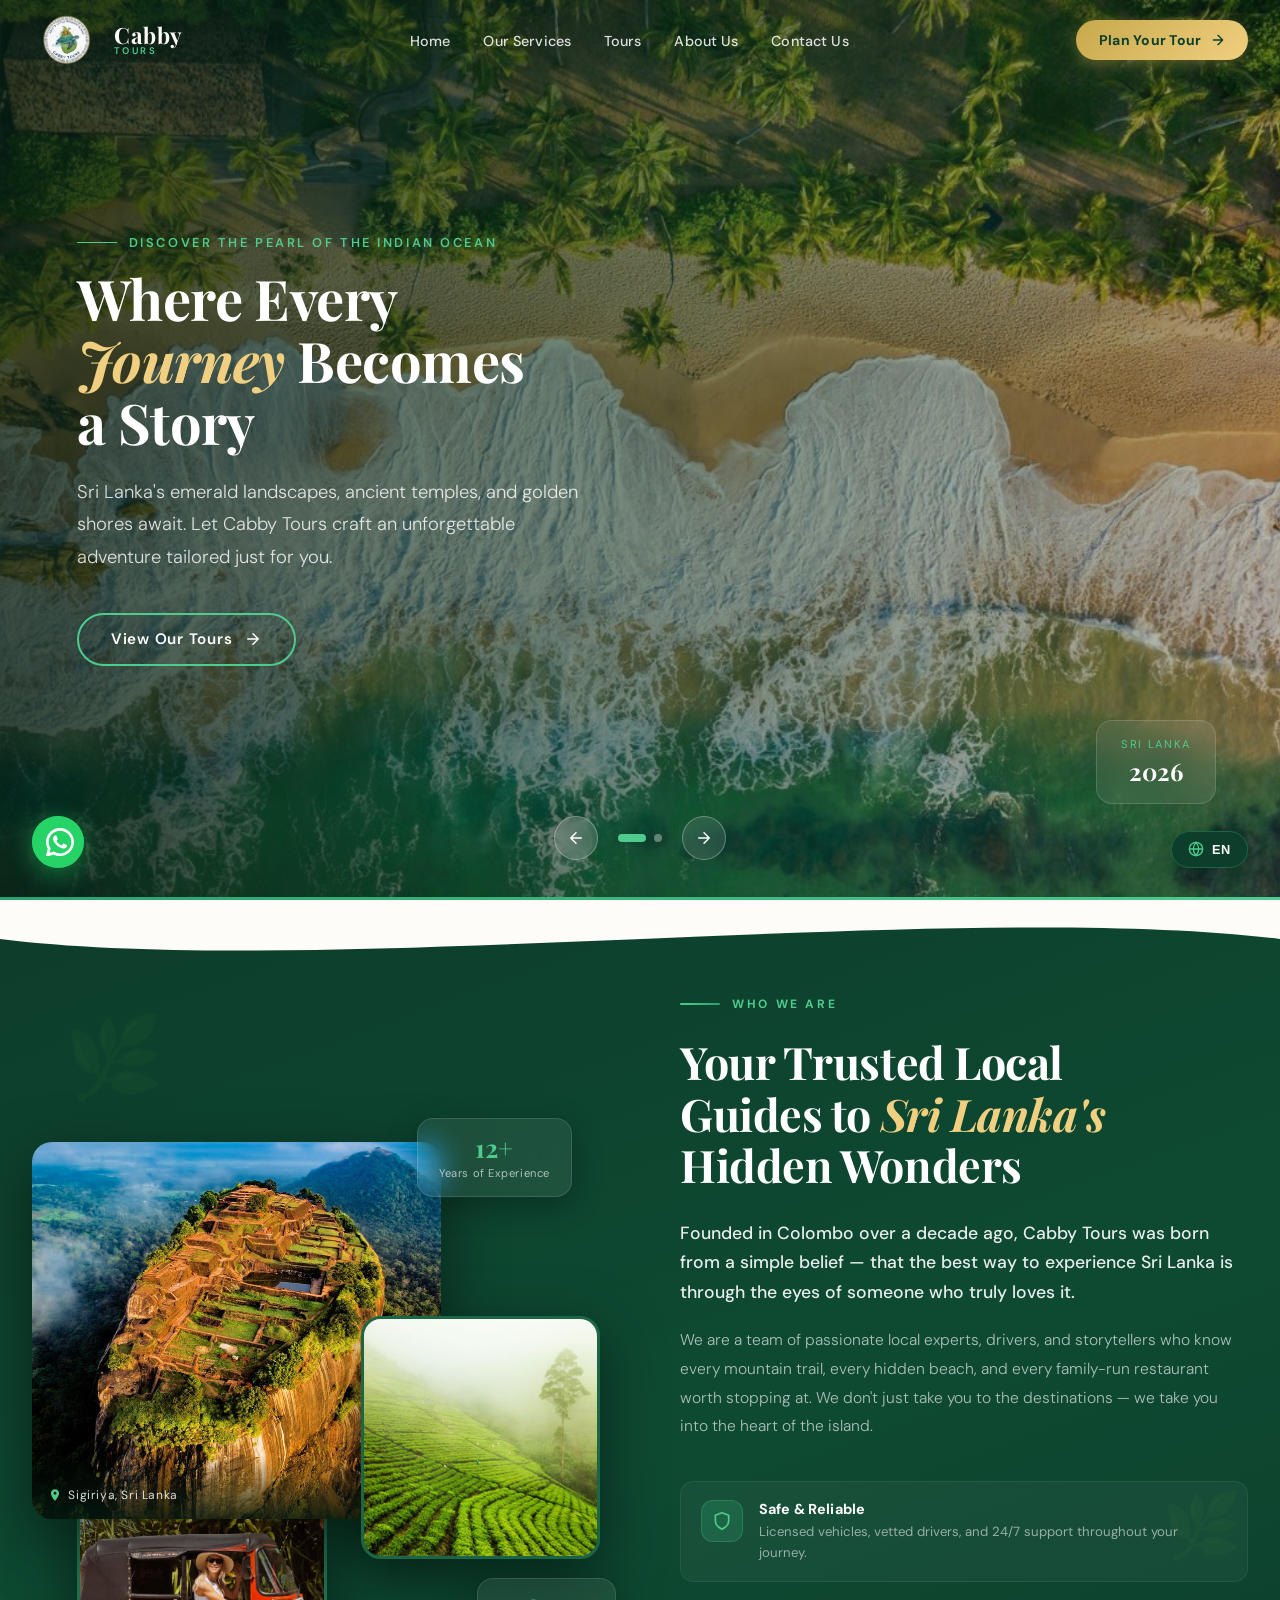
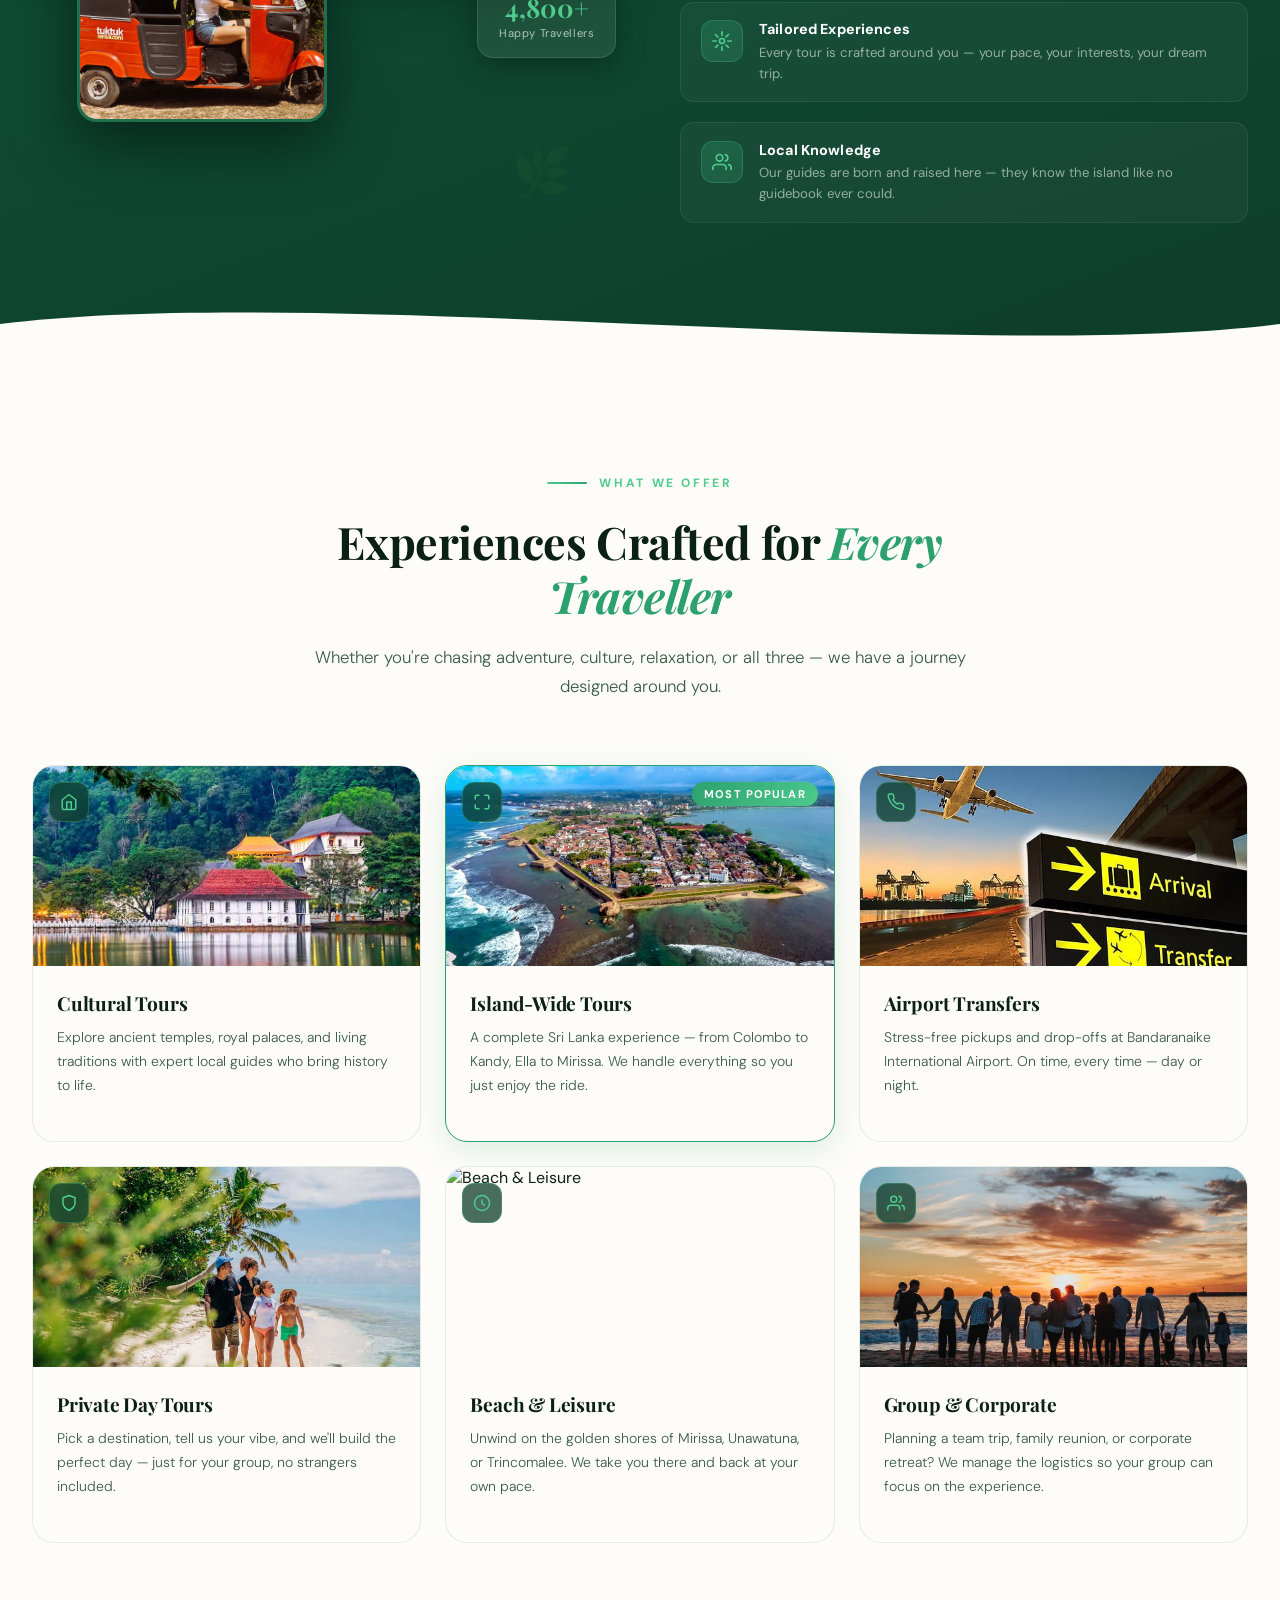
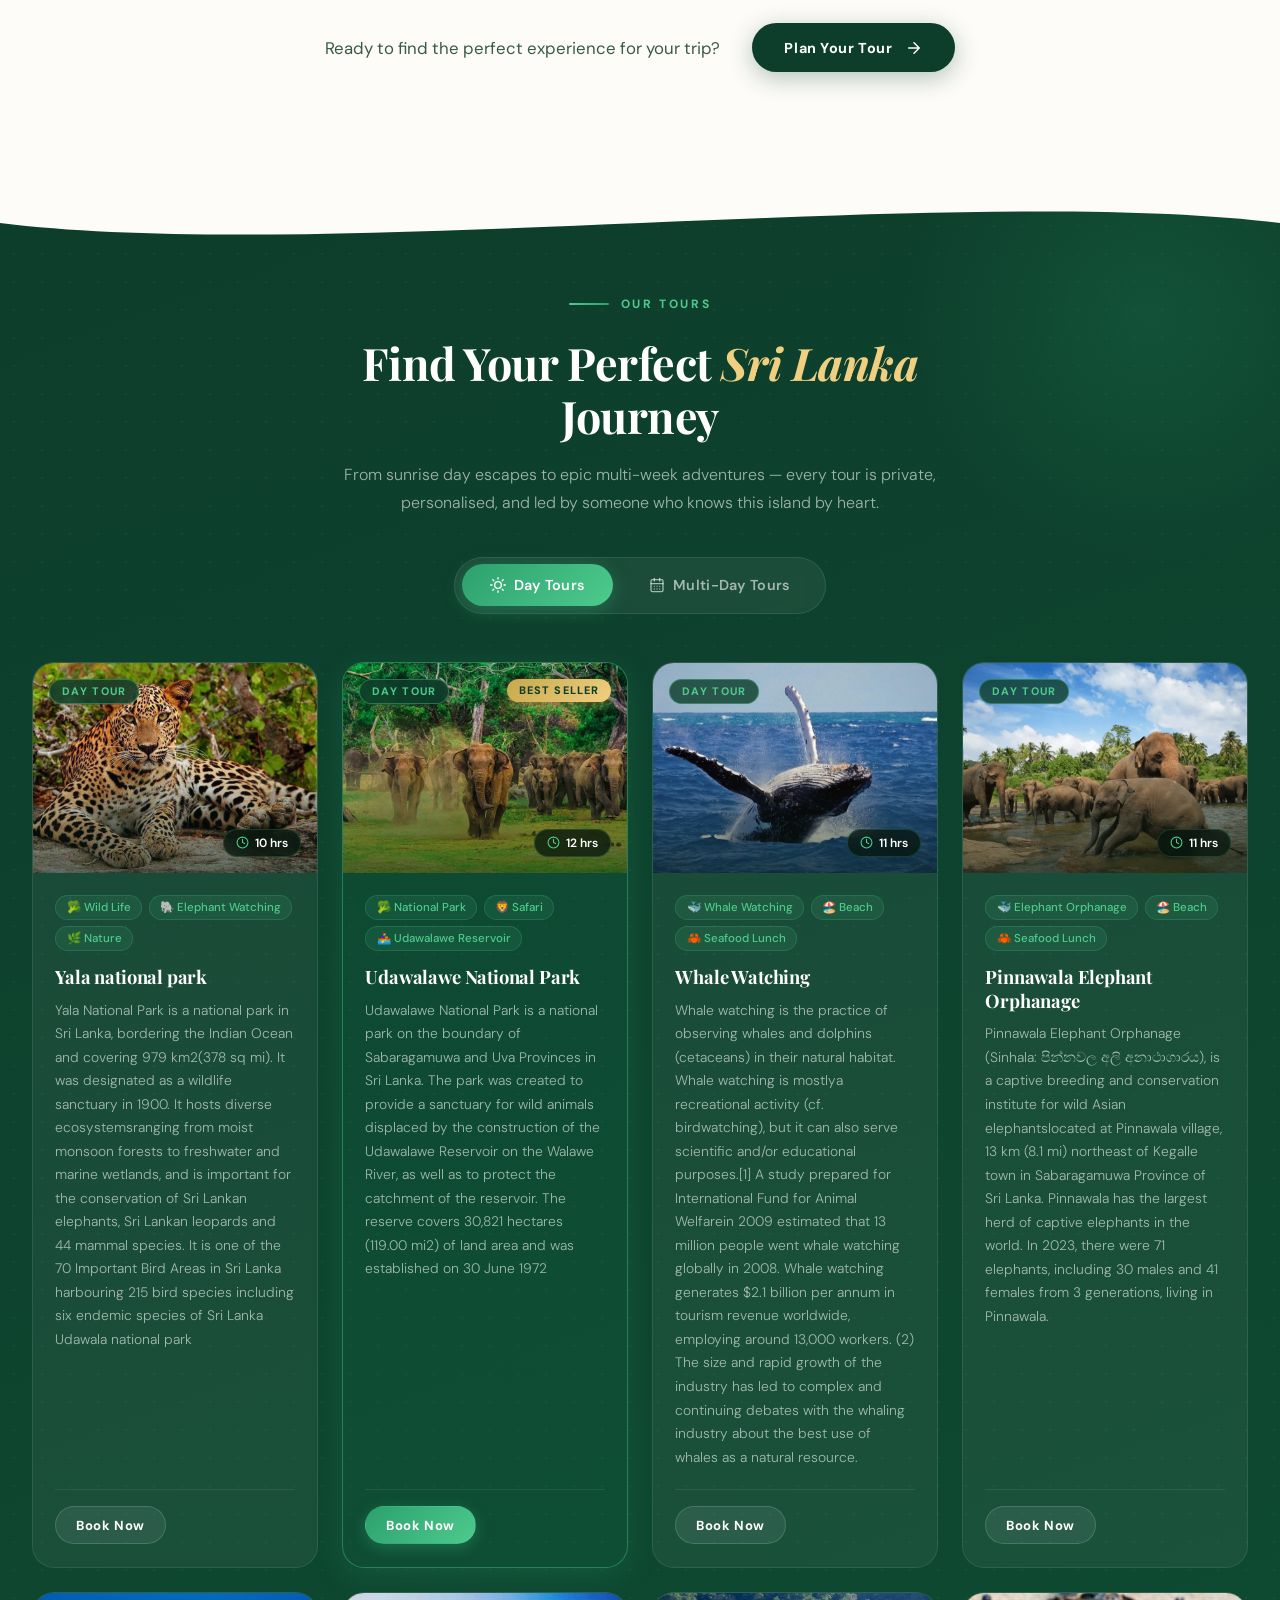
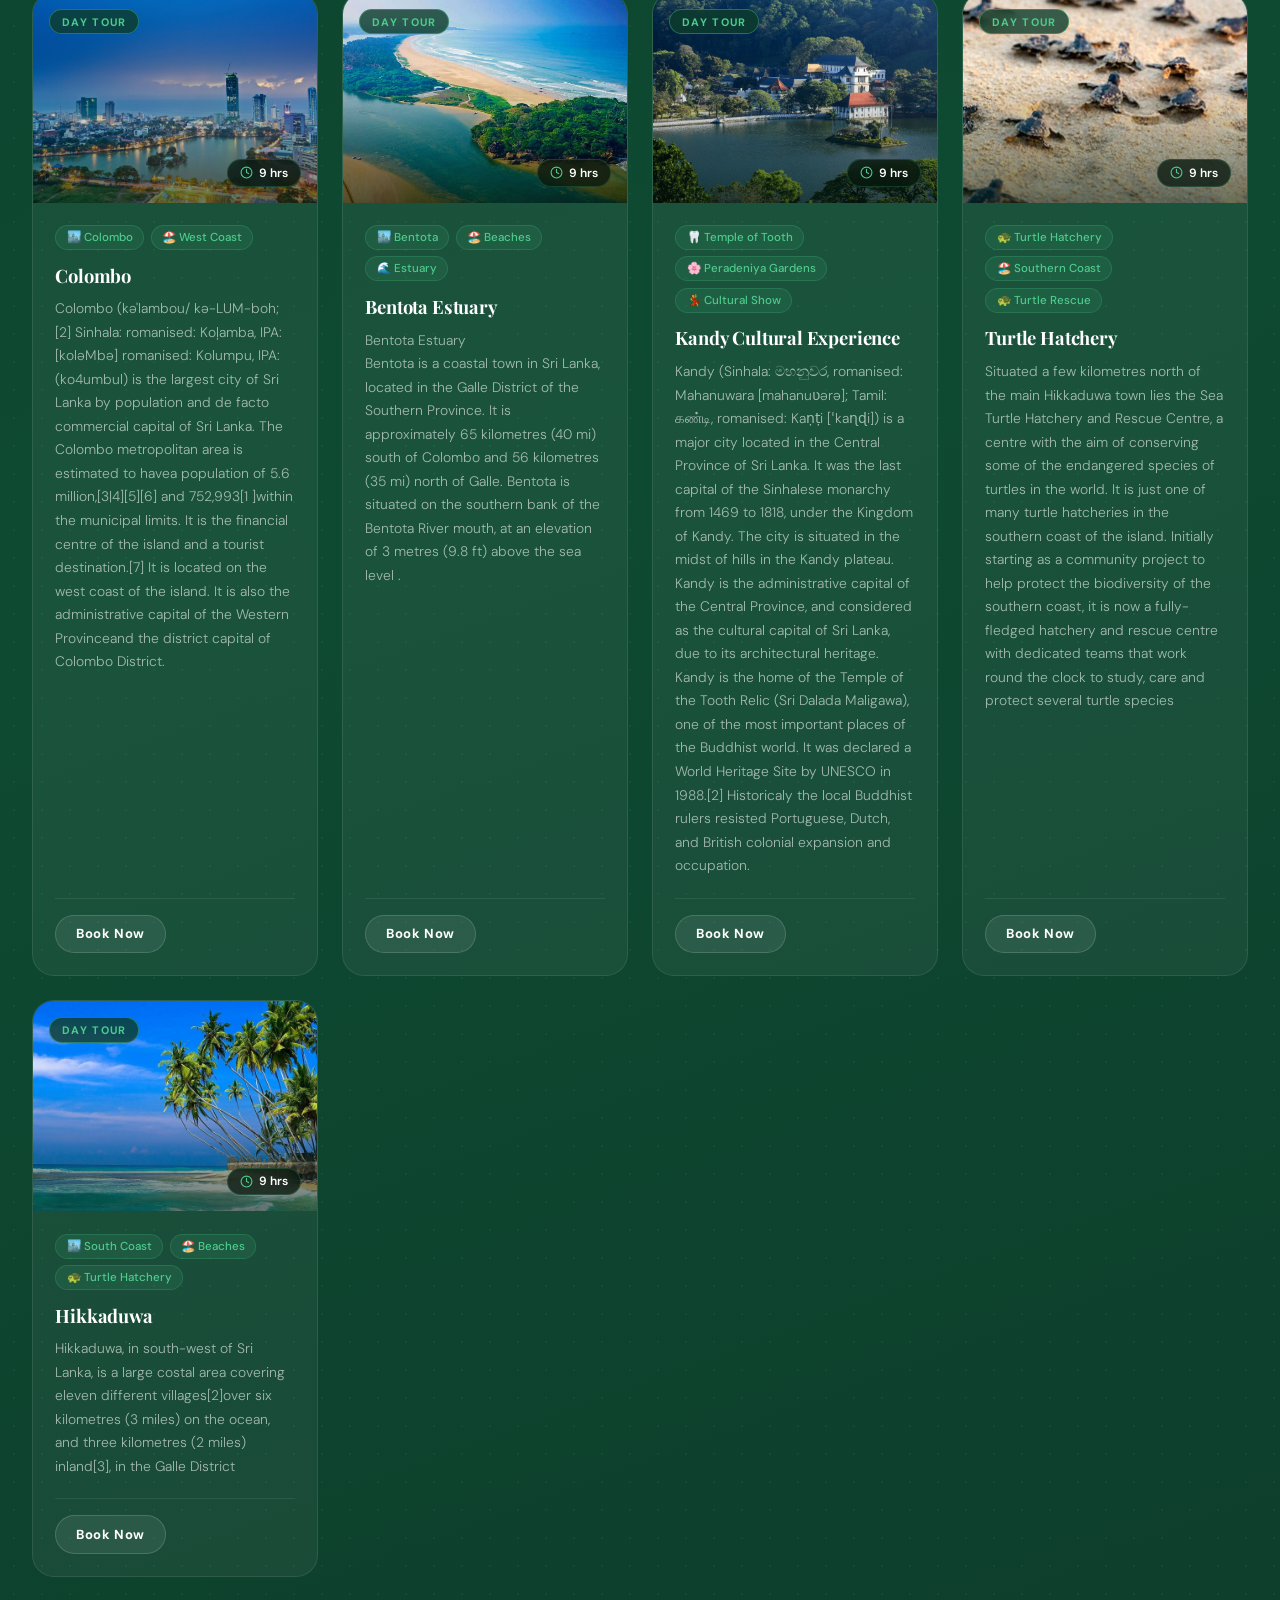
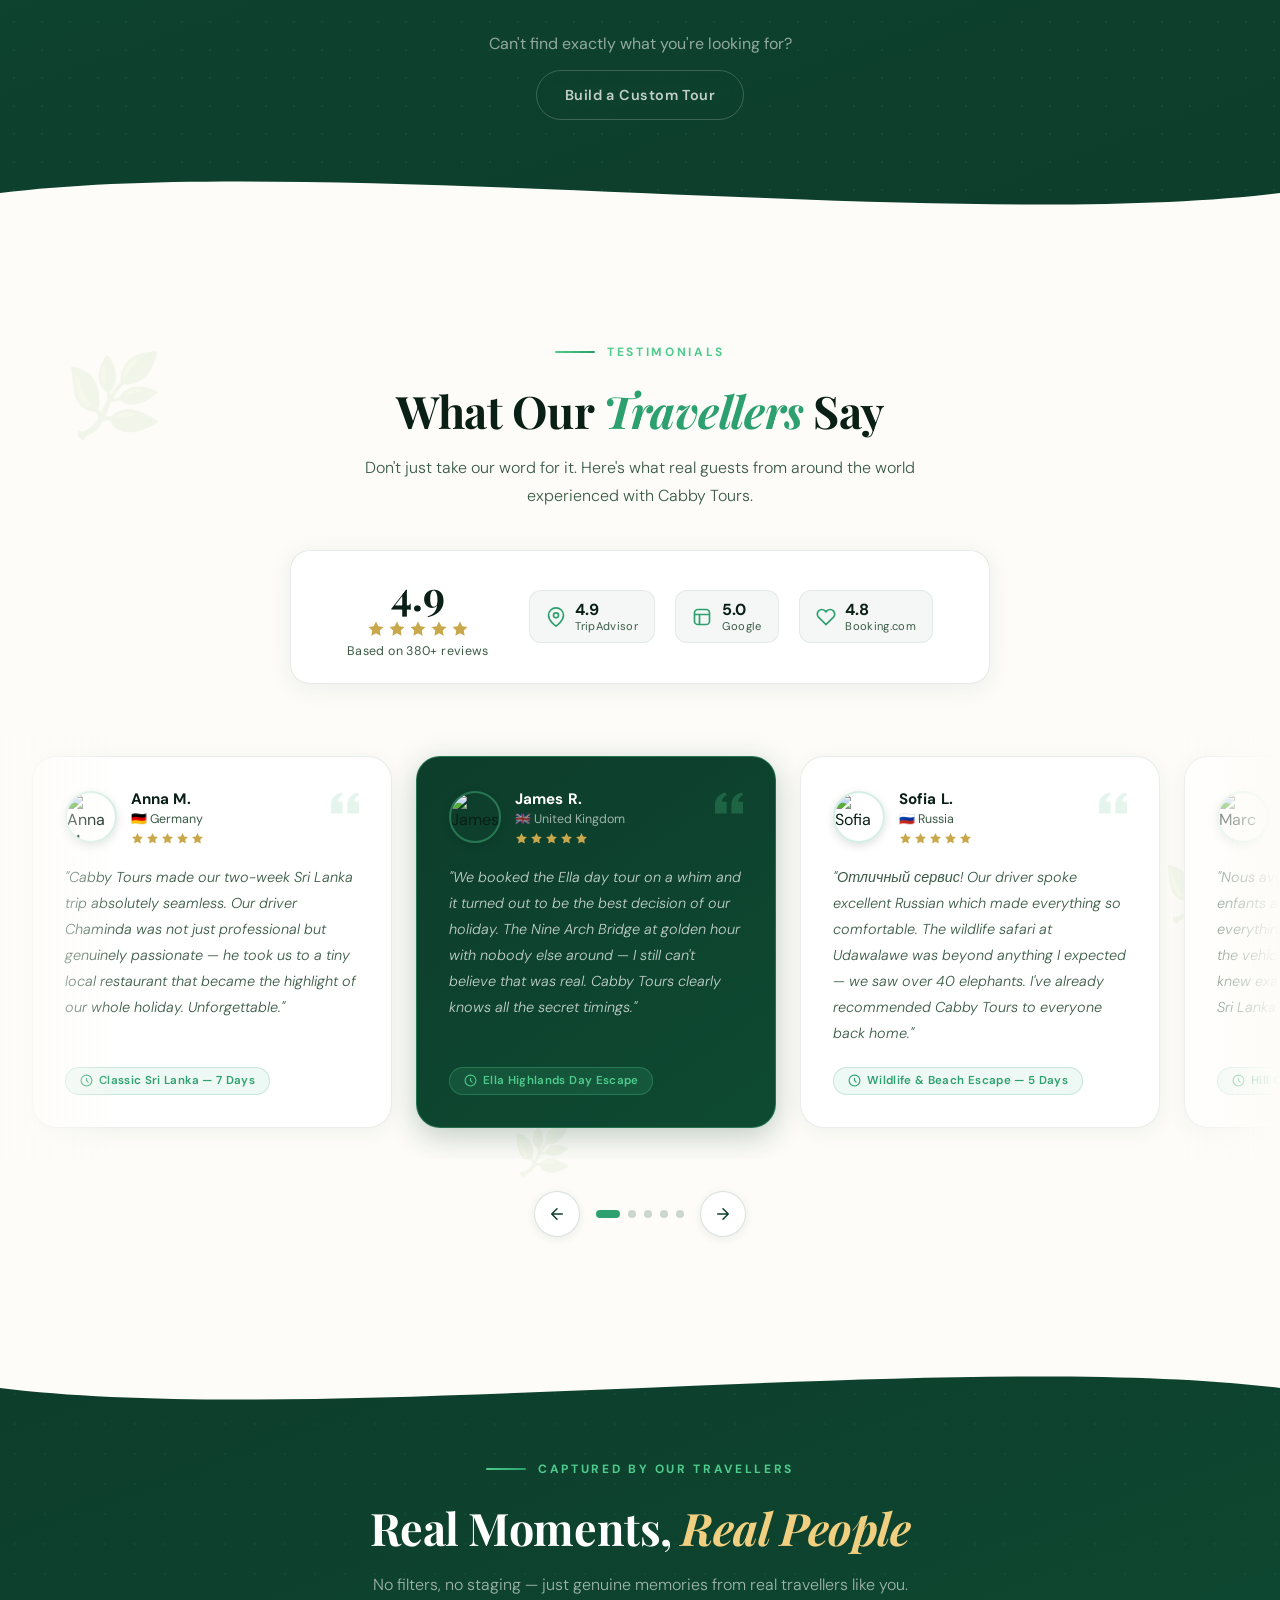
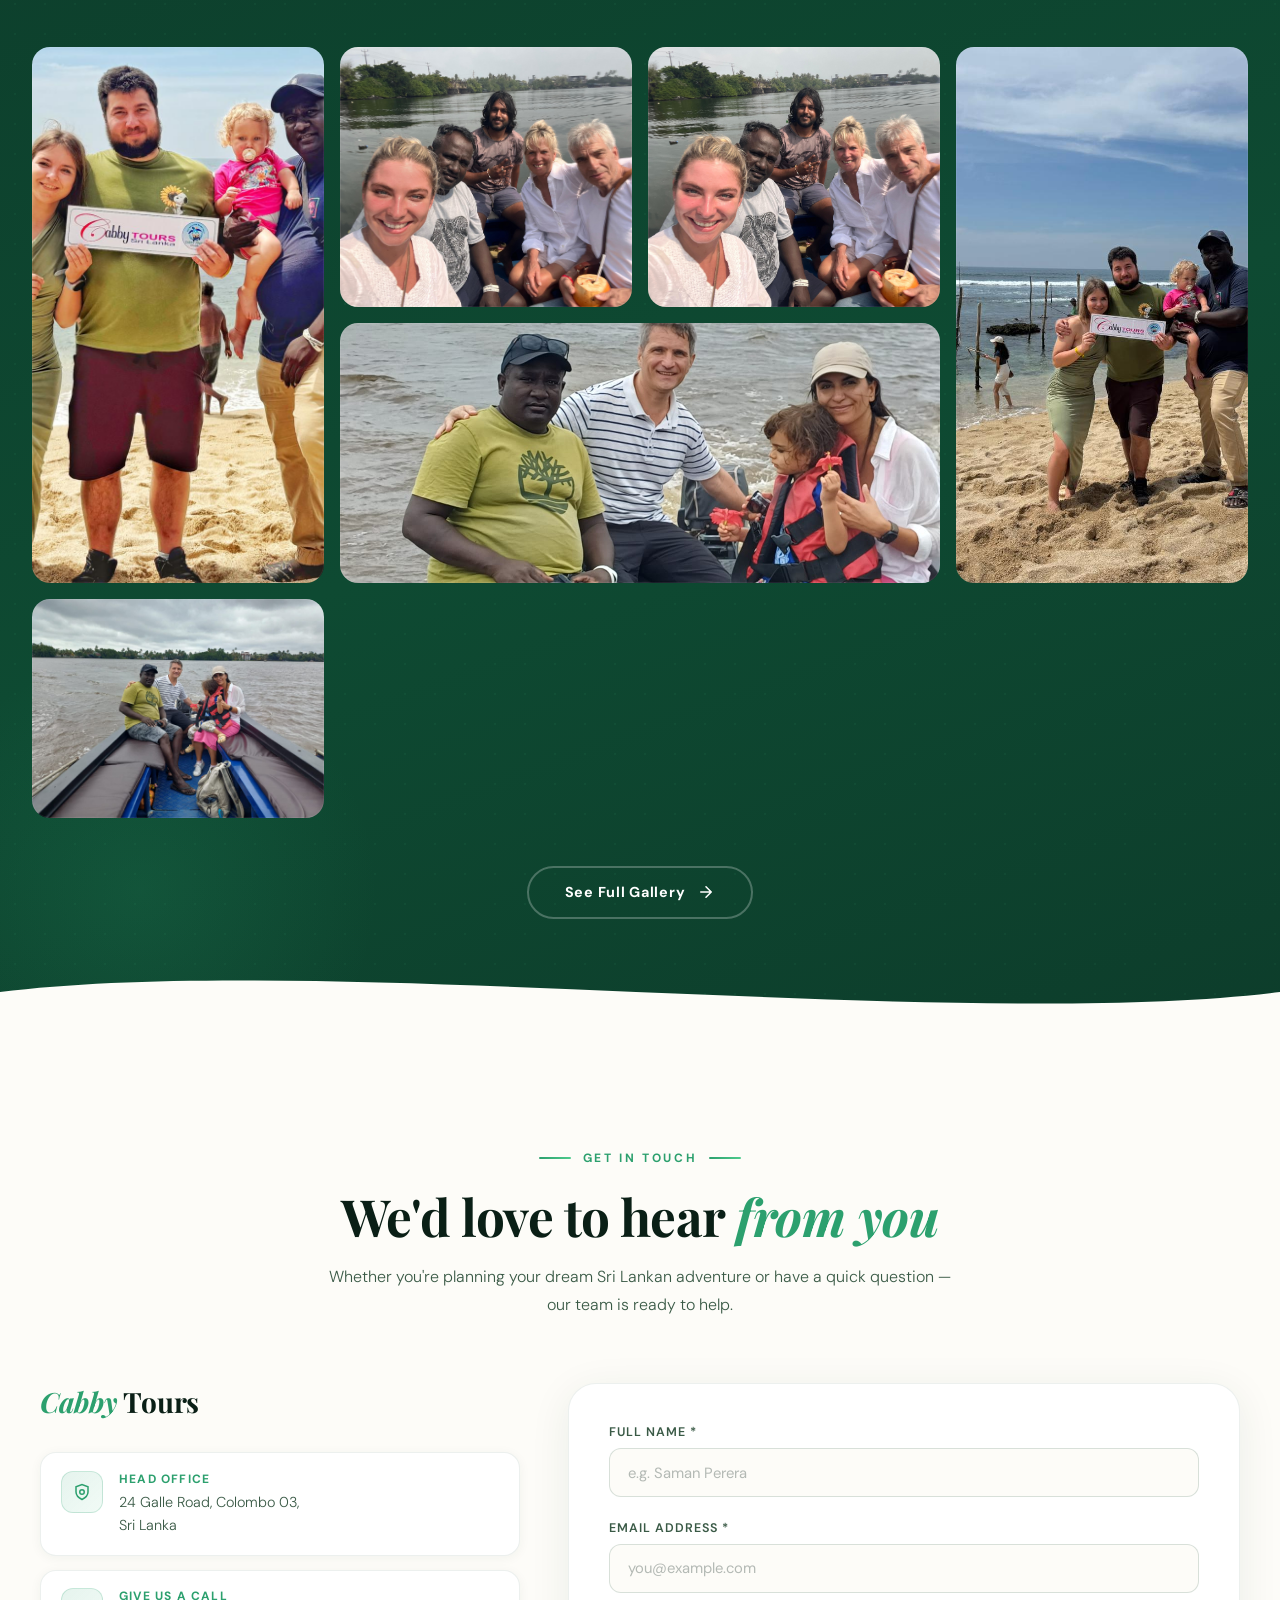
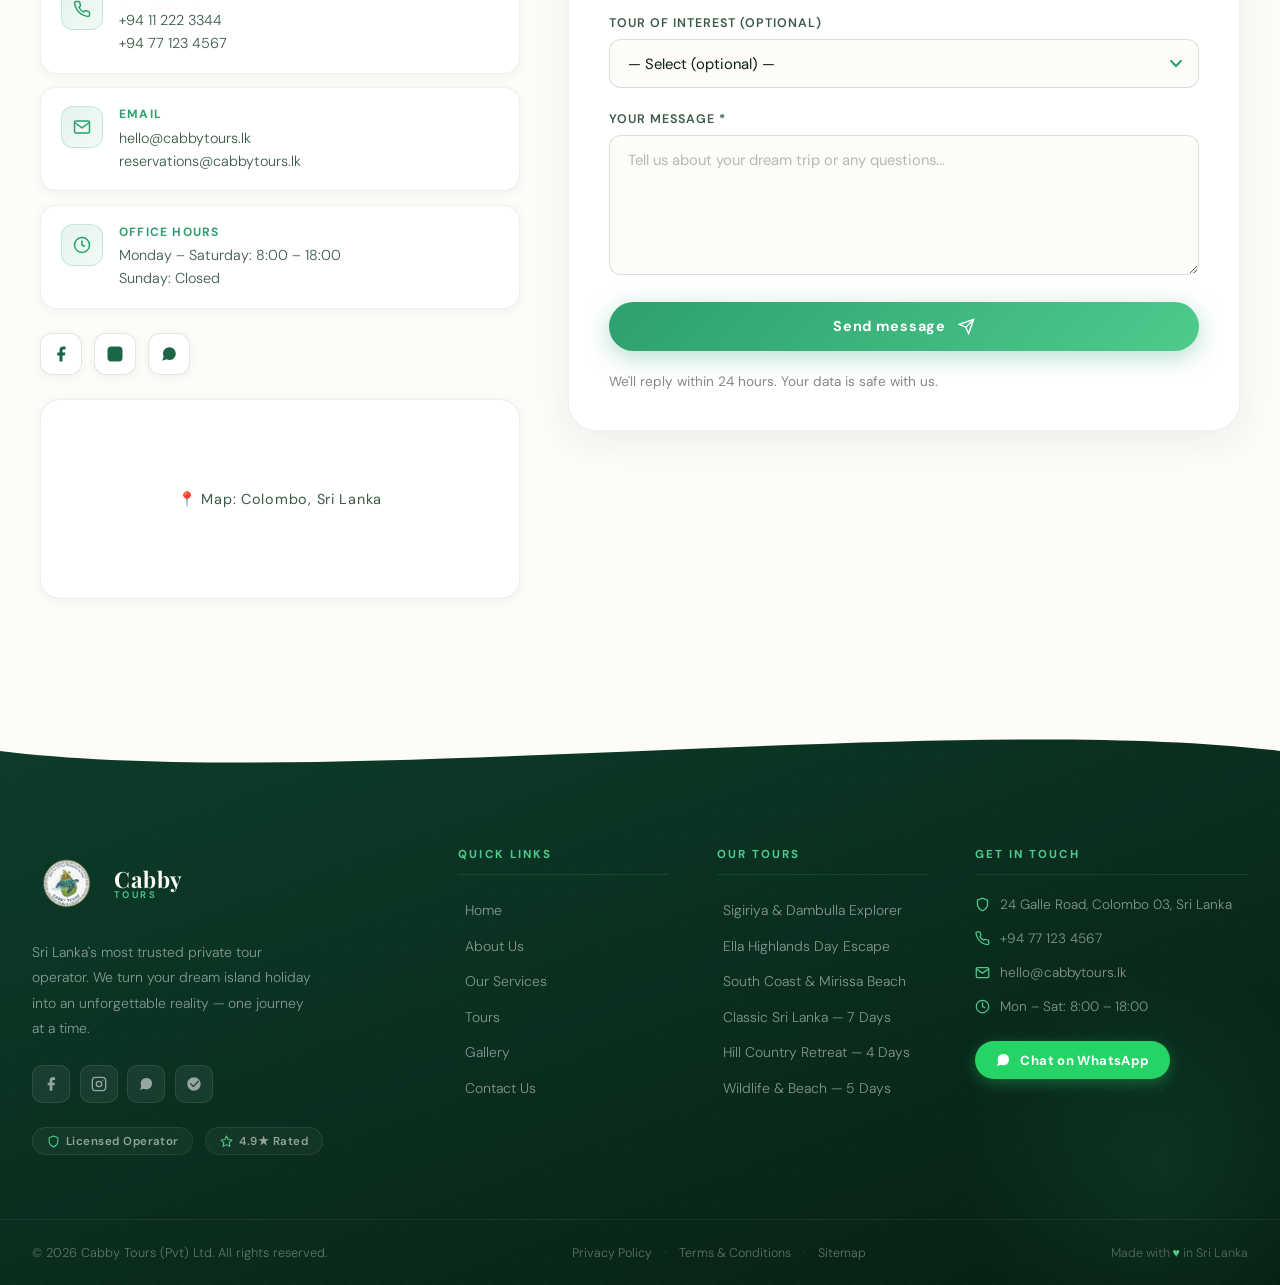
==== commit 4408bedd: "new tour cards" ====
--- a/index.html
+++ b/index.html
@@ -401,7 +401,7 @@
 
         <div class="tour-card" data-reveal="up" style="--card-delay:0ms">
           <div class="tour-card-img">
-            <img src="source/img/tours/sigiriya.jpeg" alt="Sigiriya & Dambulla Day Tour" loading="lazy"/>
+            <img src="source/img/tours/yala.jpg" alt="Yala National Park Day Tour" loading="lazy"/>
             <div class="tour-tag" data-i18n="tours.tag.day">Day Tour</div>
             <div class="tour-duration">
               <svg viewBox="0 0 24 24" fill="none"><circle cx="12" cy="12" r="10" stroke="currentColor" stroke-width="2"/><path d="M12 6v6l4 2" stroke="currentColor" stroke-width="2" stroke-linecap="round"/></svg>
@@ -410,18 +410,20 @@
           </div>
           <div class="tour-card-body">
             <div class="tour-highlights">
-              <span>🏰 Sigiriya Rock</span>
-              <span>⛩️ Dambulla Cave</span>
-              <span>🌿 Village Walk</span>
-            </div>
-            <h3 data-i18n="tours.day1.title">Sigiriya & Dambulla Explorer</h3>
-            <p data-i18n="tours.day1.desc">Climb the legendary Lion Rock fortress and descend into the golden cave temples of Dambulla — two UNESCO wonders in one unforgettable day.</p>
+              <span>🥦 Wild Life</span>
+              <span>🐘 Elephant Watching</span>
+              <span>🌿 Nature</span>
+            </div>
+            <h3 data-i18n="tours.day1.title">Yala national park</h3>
+            <p data-i18n="tours.day1.desc">Yala National Park is a national park in Sri Lanka, bordering the Indian Ocean and covering 979 km2(378 sq mi). It was designated as a wildlife sanctuary in 1900. 
+              It hosts diverse ecosystemsranging from moist monsoon forests to freshwater and marine wetlands, and is important for the conservation of Sri Lankan elephants, Sri Lankan leopards and 44 mammal 
+              species. It is one of the 70 Important Bird Areas in Sri Lanka harbouring 215 bird species including six endemic species of Sri Lanka Udawala national park</p>
             <div class="tour-card-footer">
-              <div class="tour-price">
+              <!-- <div class="tour-price">
                 <span class="price-from" data-i18n="tours.from">From</span>
                 <strong>$65</strong>
                 <span class="price-per" data-i18n="tours.per">/ person</span>
-              </div>
+              </div> -->
               <a href="#contact" class="btn-tour" data-i18n="tours.book">Book Now</a>
             </div>
           </div>
@@ -429,7 +431,7 @@
 
         <div class="tour-card tour-card--featured" data-reveal="up" style="--card-delay:100ms">
           <div class="tour-card-img">
-            <img src="source/img/tours/ella.jpg" alt="Ella Day Tour" loading="lazy"/>
+            <img src="source/img/tours/udawalawe.jpg" alt="Udawalawe National Park Day Tour" loading="lazy"/>
             <div class="tour-tag" data-i18n="tours.tag.day">Day Tour</div>
             <div class="tour-badge-featured" data-i18n="tours.bestseller">Best Seller</div>
             <div class="tour-duration">
@@ -439,18 +441,20 @@
           </div>
           <div class="tour-card-body">
             <div class="tour-highlights">
-              <span>🌉 Nine Arch Bridge</span>
-              <span>🏔️ Little Adam's Peak</span>
-              <span>🍵 Tea Factory</span>
-            </div>
-            <h3 data-i18n="tours.day2.title">Ella Highlands Day Escape</h3>
-            <p data-i18n="tours.day2.desc">Mist-draped mountains, the iconic Nine Arch Bridge at sunrise, and a tea factory visit — Ella is pure magic and this tour captures all of it.</p>
+              <span>🥦 National Park</span>
+              <span>🦁 Safari</span>
+              <span>🚣‍♀️ Udawalawe Reservoir</span>
+            </div>
+            <h3 data-i18n="tours.day2.title">Udawalawe National Park</h3>
+            <p data-i18n="tours.day2.desc">Udawalawe National Park is a national park on the boundary of Sabaragamuwa and Uva Provinces in Sri Lanka. The park was created to provide a sanctuary for wild
+              animals displaced by the construction of the Udawalawe Reservoir on the Walawe River, as well as to protect the catchment of the reservoir. The reserve covers 30,821 hectares (119.00 mi2) of land area 
+              and was established on 30 June 1972</p>
             <div class="tour-card-footer">
-              <div class="tour-price">
+              <!-- <div class="tour-price">
                 <span class="price-from" data-i18n="tours.from">From</span>
                 <strong>$75</strong>
                 <span class="price-per" data-i18n="tours.per">/ person</span>
-              </div>
+              </div> -->
               <a href="#contact" class="btn-tour" data-i18n="tours.book">Book Now</a>
             </div>
           </div>
@@ -458,7 +462,7 @@
 
         <div class="tour-card" data-reveal="up" style="--card-delay:200ms">
           <div class="tour-card-img">
-            <img src="source/img/tours/mirissa.jpg" alt="South Coast Beach Day Tour" loading="lazy"/>
+            <img src="source/img/tours/whale.jpg" alt="South Coast Beach Day Tour" loading="lazy"/>
             <div class="tour-tag" data-i18n="tours.tag.day">Day Tour</div>
             <div class="tour-duration">
               <svg viewBox="0 0 24 24" fill="none"><circle cx="12" cy="12" r="10" stroke="currentColor" stroke-width="2"/><path d="M12 6v6l4 2" stroke="currentColor" stroke-width="2" stroke-linecap="round"/></svg>
@@ -468,17 +472,50 @@
           <div class="tour-card-body">
             <div class="tour-highlights">
               <span>🐳 Whale Watching</span>
-              <span>🏖️ Mirissa Beach</span>
+              <span>🏖️ Beach</span>
               <span>🦀 Seafood Lunch</span>
             </div>
-            <h3 data-i18n="tours.day3.title">South Coast & Mirissa Beach</h3>
-            <p data-i18n="tours.day3.desc">Spot blue whales off the southern coast, then spend the afternoon on the crescent sands of Mirissa with a fresh seafood lunch by the water.</p>
+            <h3 data-i18n="tours.day3.title">Whale Watching</h3>
+            <p data-i18n="tours.day3.desc">Whale watching is the practice of observing whales and dolphins (cetaceans) in their natural habitat. Whale watching is mostlya recreational activity (cf. birdwatching), 
+              but it can also serve scientific and/or educational purposes.[1] A study prepared for International Fund for Animal Welfarein 2009 estimated that 13 million people went whale watching globally in 2008.
+               Whale watching generates $2.1 billion per annum in tourism revenue worldwide, employing around 13,000 workers. (2) The size and rapid growth of the industry has led to complex and continuing debates
+                with the whaling industry about the best use of whales as a natural resource.</p>
             <div class="tour-card-footer">
-              <div class="tour-price">
+              <!-- <div class="tour-price">
+                 <span class="price-from" data-i18n="tours.from">From</span>
+                <strong>$70</strong>
+                <span class="price-per" data-i18n="tours.per">/ person</span>
+              </div> --> 
+              <a href="#contact" class="btn-tour" data-i18n="tours.book">Book Now</a>
+            </div>
+          </div>
+        </div>
+
+         <div class="tour-card" data-reveal="up" style="--card-delay:200ms">
+          <div class="tour-card-img">
+            <img src="source/img/tours/pinnawala.webp" alt="Pinnawala Elephant Orphanage Day Tour" loading="lazy"/>
+            <div class="tour-tag" data-i18n="tours.tag.day">Day Tour</div>
+            <div class="tour-duration">
+              <svg viewBox="0 0 24 24" fill="none"><circle cx="12" cy="12" r="10" stroke="currentColor" stroke-width="2"/><path d="M12 6v6l4 2" stroke="currentColor" stroke-width="2" stroke-linecap="round"/></svg>
+              11 hrs
+            </div>
+          </div>
+          <div class="tour-card-body">
+            <div class="tour-highlights">
+              <span>🐳 Elephant Orphanage</span>
+              <span>🏖️ Beach</span>
+              <span>🦀 Seafood Lunch</span>
+            </div>
+            <h3 data-i18n="tours.day4.title">Pinnawala Elephant Orphanage</h3>
+            <p data-i18n="tours.day4.desc">Pinnawala Elephant Orphanage (Sinhala: පින්නවල අලි අනාථාගාරය),
+                is a captive breeding and conservation institute for wild Asian elephantslocated at Pinnawala village, 13 km (8.1 mi) northeast of Kegalle town in Sabaragamuwa Province of Sri Lanka. Pinnawala has the largest herd of 
+              captive elephants in the world. In 2023, there were 71 elephants, including 30 males and 41 females from 3 generations, living in Pinnawala.</p>
+            <div class="tour-card-footer">
+              <!-- <div class="tour-price">
                 <span class="price-from" data-i18n="tours.from">From</span>
                 <strong>$70</strong>
                 <span class="price-per" data-i18n="tours.per">/ person</span>
-              </div>
+              </div> -->
               <a href="#contact" class="btn-tour" data-i18n="tours.book">Book Now</a>
             </div>
           </div>
@@ -486,7 +523,68 @@
 
         <div class="tour-card" data-reveal="up" style="--card-delay:300ms">
           <div class="tour-card-img">
-            <img src="source/img/tours/kandy.jpg" alt="Kandy Cultural Day Tour" loading="lazy"/>
+            <img src="source/img/tours/colombo.jpg" alt="Colombo Day Tour" loading="lazy"/>
+            <div class="tour-tag" data-i18n="tours.tag.day">Day Tour</div>
+            <div class="tour-duration">
+              <svg viewBox="0 0 24 24" fill="none"><circle cx="12" cy="12" r="10" stroke="currentColor" stroke-width="2"/><path d="M12 6v6l4 2" stroke="currentColor" stroke-width="2" stroke-linecap="round"/></svg>
+              9 hrs
+            </div>
+          </div>
+          <div class="tour-card-body">
+            <div class="tour-highlights">
+              <span>🏙️ Colombo</span>
+              <span>🏖️ West Coast</span>
+              
+            </div>
+            <h3 data-i18n="tours.day5.title">Colombo</h3>
+            <p data-i18n="tours.day5.desc">Colombo (kə'lambou/ kə-LUM-boh;[2] Sinhala: romanised: Koļamba, IPA: [koləMbə] romanised: Kolumpu, IPA: (ko4umbul) is the largest city of Sri Lanka by 
+                      population and de facto commercial capital of Sri Lanka. The Colombo metropolitan area is estimated to havea population of 5.6 million,[3|4][5][6]
+                and 752,993[1 ]within the municipal limits. It is the financial centre of the island and a tourist destination.[7] It is located on the west coast of the island.
+                 It is also the administrative capital of the Western Provinceand the district capital of Colombo District. </p>
+            <div class="tour-card-footer">
+              <!-- <div class="tour-price">
+                <span class="price-from" data-i18n="tours.from">From</span>
+                <strong>$55</strong>
+                <span class="price-per" data-i18n="tours.per">/ person</span>
+              </div> -->
+              <a href="#contact" class="btn-tour" data-i18n="tours.book">Book Now</a>
+            </div>
+          </div>
+        </div>
+
+         <div class="tour-card" data-reveal="up" style="--card-delay:300ms">
+          <div class="tour-card-img">
+            <img src="source/img/tours/bentota.jpg" alt="Bentota Estuary Day Tour" loading="lazy"/>
+            <div class="tour-tag" data-i18n="tours.tag.day">Day Tour</div>
+            <div class="tour-duration">
+              <svg viewBox="0 0 24 24" fill="none"><circle cx="12" cy="12" r="10" stroke="currentColor" stroke-width="2"/><path d="M12 6v6l4 2" stroke="currentColor" stroke-width="2" stroke-linecap="round"/></svg>
+              9 hrs
+            </div>
+          </div>
+          <div class="tour-card-body">
+            <div class="tour-highlights">
+              <span>🏙️ Bentota</span>
+              <span>🏖️ Beaches</span>
+              <span>🌊 Estuary</span>
+            </div>
+            <h3 data-i18n="tours.day6.title">Bentota Estuary</h3>
+            <p data-i18n="tours.day6.desc">Bentota Estuary <br>
+                    Bentota is a coastal town in Sri Lanka, located in the Galle District of the Southern Province. It is approximately 65 kilometres (40 mi) south of Colombo and 56 kilometres (35 mi) north of Galle. Bentota is situated
+                    on the southern bank of the Bentota River mouth, at an elevation of 3 metres (9.8 ft) above the sea level . </p>
+            <div class="tour-card-footer">
+              <!-- <div class="tour-price">
+                <span class="price-from" data-i18n="tours.from">From</span>
+                <strong>$55</strong>
+                <span class="price-per" data-i18n="tours.per">/ person</span>
+              </div> -->
+              <a href="#contact" class="btn-tour" data-i18n="tours.book">Book Now</a>
+            </div>
+          </div>
+        </div>
+
+         <div class="tour-card" data-reveal="up" style="--card-delay:300ms">
+          <div class="tour-card-img">
+            <img src="source/img/tours/kandy.webp" alt="Kandy Cultural Day Tour" loading="lazy"/>
             <div class="tour-tag" data-i18n="tours.tag.day">Day Tour</div>
             <div class="tour-duration">
               <svg viewBox="0 0 24 24" fill="none"><circle cx="12" cy="12" r="10" stroke="currentColor" stroke-width="2"/><path d="M12 6v6l4 2" stroke="currentColor" stroke-width="2" stroke-linecap="round"/></svg>
@@ -499,14 +597,76 @@
               <span>🌸 Peradeniya Gardens</span>
               <span>💃 Cultural Show</span>
             </div>
-            <h3 data-i18n="tours.day4.title">Kandy Cultural Experience</h3>
-            <p data-i18n="tours.day4.desc">Visit the sacred Temple of the Tooth Relic, stroll through the Royal Botanical Gardens, and end the evening with a traditional Kandyan dance show.</p>
+            <h3 data-i18n="tours.day7.title">Kandy Cultural Experience</h3>
+            <p data-i18n="tours.day7.desc">Kandy (Sinhala: මහනුවර, romanised: Mahanuwara [mahanuʋərə]; Tamil: கண்டி, romanised: Kaṇṭi [ˈkaɳɖi]) is a major city located in the Central Province of Sri Lanka. It was the last capital of the Sinhalese monarchy from 1469 to 1818, under the Kingdom of Kandy. The city is situated in
+                  the midst of hills in the Kandy plateau. Kandy is the administrative capital of the Central Province, and considered as the cultural capital of Sri Lanka, due to its architectural heritage. Kandy
+                 is the home of the Temple of the Tooth Relic (Sri Dalada Maligawa), one of the most important places of the Buddhist world. It was declared a World Heritage Site by UNESCO in 1988.[2] Historicaly 
+                   the local Buddhist rulers resisted Portuguese, Dutch, and British colonial expansion and occupation. </p>
             <div class="tour-card-footer">
-              <div class="tour-price">
+              <!-- <div class="tour-price">
                 <span class="price-from" data-i18n="tours.from">From</span>
                 <strong>$55</strong>
                 <span class="price-per" data-i18n="tours.per">/ person</span>
-              </div>
+              </div> -->
+              <a href="#contact" class="btn-tour" data-i18n="tours.book">Book Now</a>
+            </div>
+          </div>
+        </div>
+
+        <div class="tour-card" data-reveal="up" style="--card-delay:300ms">
+          <div class="tour-card-img">
+            <img src="source/img/tours/turtle.webp" alt="Turtle Hatchery Day Tour" loading="lazy"/>
+            <div class="tour-tag" data-i18n="tours.tag.day">Day Tour</div>
+            <div class="tour-duration">
+              <svg viewBox="0 0 24 24" fill="none"><circle cx="12" cy="12" r="10" stroke="currentColor" stroke-width="2"/><path d="M12 6v6l4 2" stroke="currentColor" stroke-width="2" stroke-linecap="round"/></svg>
+              9 hrs
+            </div>
+          </div>
+          <div class="tour-card-body">
+            <div class="tour-highlights">
+              <span>🐢 Turtle Hatchery</span>
+              <span>🏖️ Southern Coast</span>
+              <span>🐢 Turtle Rescue</span>
+            </div>
+            <h3 data-i18n="tours.day8.title">Turtle Hatchery</h3>
+            <p data-i18n="tours.day8.desc">Situated a few kilometres north of the main Hikkaduwa town lies the Sea Turtle Hatchery and Rescue Centre, a centre with the aim of conserving some of the endangered 
+              species of turtles in the world. It is just one of many turtle hatcheries in the southern coast of the island. Initially starting as a community project to help protect the biodiversity of the 
+              southern coast, it is now a fully-fledged hatchery and rescue centre with dedicated teams that work round the clock to study, care and protect several turtle species </p>
+            <div class="tour-card-footer">
+              <!-- <div class="tour-price">
+                <span class="price-from" data-i18n="tours.from">From</span>
+                <strong>$55</strong>
+                <span class="price-per" data-i18n="tours.per">/ person</span>
+              </div> -->
+              <a href="#contact" class="btn-tour" data-i18n="tours.book">Book Now</a>
+            </div>
+          </div>
+        </div>
+
+         <div class="tour-card" data-reveal="up" style="--card-delay:300ms">
+          <div class="tour-card-img">
+            <img src="source/img/tours/hikkaduwa.jpg" alt="Hikkaduwa Day Tour" loading="lazy"/>
+            <div class="tour-tag" data-i18n="tours.tag.day">Day Tour</div>
+            <div class="tour-duration">
+              <svg viewBox="0 0 24 24" fill="none"><circle cx="12" cy="12" r="10" stroke="currentColor" stroke-width="2"/><path d="M12 6v6l4 2" stroke="currentColor" stroke-width="2" stroke-linecap="round"/></svg>
+              9 hrs
+            </div>
+          </div>
+          <div class="tour-card-body">
+            <div class="tour-highlights">
+              <span>🏙️ South Coast</span>
+              <span>🏖️ Beaches</span>
+              <span>🐢 Turtle Hatchery</span>
+            </div>
+            <h3 data-i18n="tours.day9.title">Hikkaduwa</h3>
+            <p data-i18n="tours.day9.desc">Hikkaduwa, in south-west of Sri Lanka, is a large costal area covering eleven different villages[2]over six kilometres (3
+                          miles) on the ocean, and three kilometres (2 miles) inland[3], in the Galle District </p>
+            <div class="tour-card-footer">
+              <!-- <div class="tour-price">
+                <span class="price-from" data-i18n="tours.from">From</span>
+                <strong>$55</strong>
+                <span class="price-per" data-i18n="tours.per">/ person</span>
+              </div> -->
               <a href="#contact" class="btn-tour" data-i18n="tours.book">Book Now</a>
             </div>
           </div>
@@ -540,11 +700,11 @@
             <h3 data-i18n="tours.multi1.title">Classic Sri Lanka — 7 Days</h3>
             <p data-i18n="tours.multi1.desc">The ultimate Sri Lanka experience. Ancient kingdoms, misty hill country, wildlife safaris, and golden beaches — all in one perfectly paced week with your own private driver-guide.</p>
             <div class="tour-card-footer">
-              <div class="tour-price">
+              <!-- <div class="tour-price">
                 <span class="price-from" data-i18n="tours.from">From</span>
                 <strong>$620</strong>
                 <span class="price-per" data-i18n="tours.per">/ person</span>
-              </div>
+              </div> -->
               <a href="#contact" class="btn-tour" data-i18n="tours.book">Book Now</a>
             </div>
           </div>
@@ -569,11 +729,11 @@
             <h3 data-i18n="tours.multi2.title">Hill Country Retreat — 4 Days</h3>
             <p data-i18n="tours.multi2.desc">Lose yourself in the emerald highlands. Ride the most scenic train in Asia, walk tea estates at dawn, hike to World's End, and breathe in the cool mountain air of Nuwara Eliya and Ella.</p>
             <div class="tour-card-footer">
-              <div class="tour-price">
+              <!-- <div class="tour-price">
                 <span class="price-from" data-i18n="tours.from">From</span>
                 <strong>$340</strong>
                 <span class="price-per" data-i18n="tours.per">/ person</span>
-              </div>
+              </div> -->
               <a href="#contact" class="btn-tour" data-i18n="tours.book">Book Now</a>
             </div>
           </div>
@@ -598,11 +758,11 @@
             <h3 data-i18n="tours.multi3.title">Wildlife & Beach Escape — 5 Days</h3>
             <p data-i18n="tours.multi3.desc">Meet wild elephants at Udawalawe, watch nesting sea turtles at Rekawa, spot blue whales off Mirissa, and finish with lazy days on the palm-fringed shores of Weligama.</p>
             <div class="tour-card-footer">
-              <div class="tour-price">
+              <!-- <div class="tour-price">
                 <span class="price-from" data-i18n="tours.from">From</span>
                 <strong>$450</strong>
                 <span class="price-per" data-i18n="tours.per">/ person</span>
-              </div>
+              </div> -->
               <a href="#contact" class="btn-tour" data-i18n="tours.book">Book Now</a>
             </div>
           </div>
--- a/source/css/style.css
+++ b/source/css/style.css
@@ -80,7 +80,7 @@
 }
 
 .logo-icon {
-  width:80px;
+  width:70px;
   height: 100%;
   border-radius: 12px;
   display: flex;
@@ -630,6 +630,13 @@
   background: linear-gradient(90deg, var(--green-bright), var(--green-light));
   width: 0%;
   transition: width linear;
+}
+
+@media (max-width: 1600px)  {
+  .slide-title {
+     font-size: clamp(1.8rem, 4.5vw, 3.5rem);
+  }
+  
 }
 
 /* =============================================
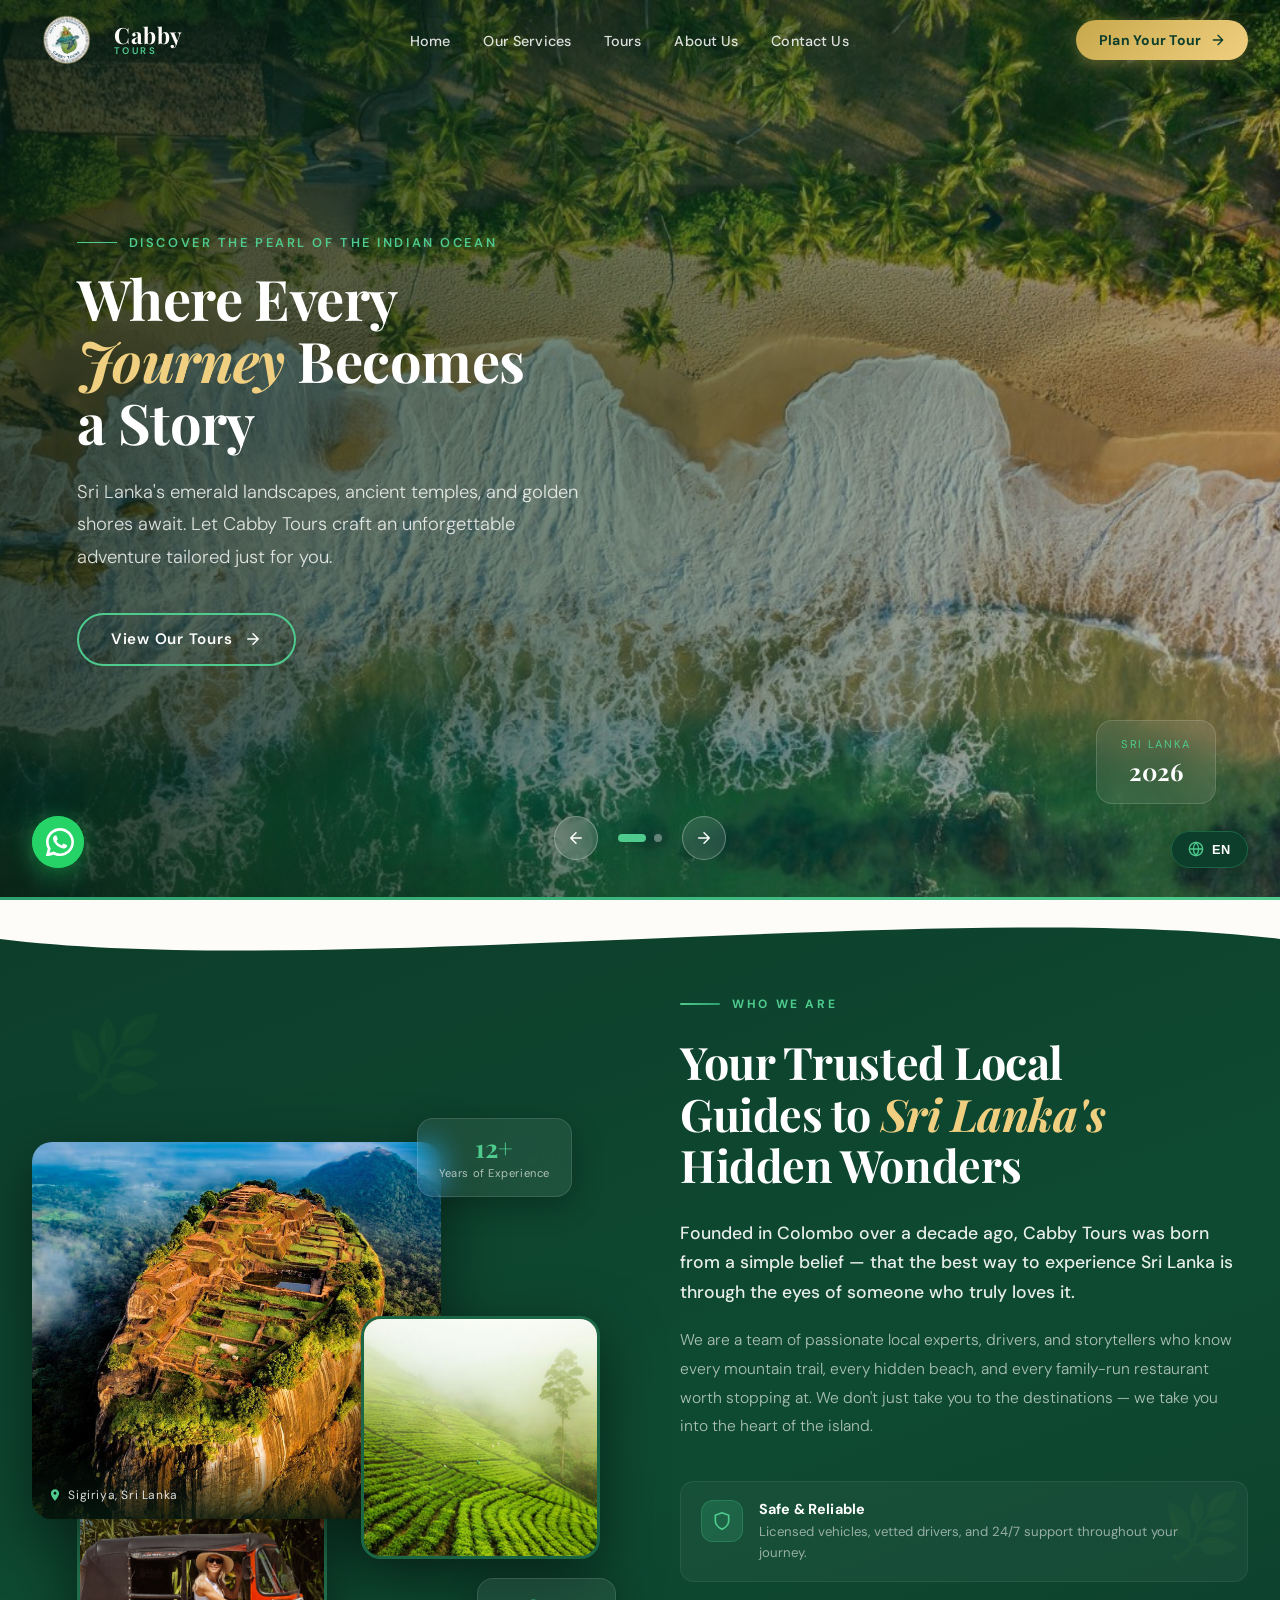
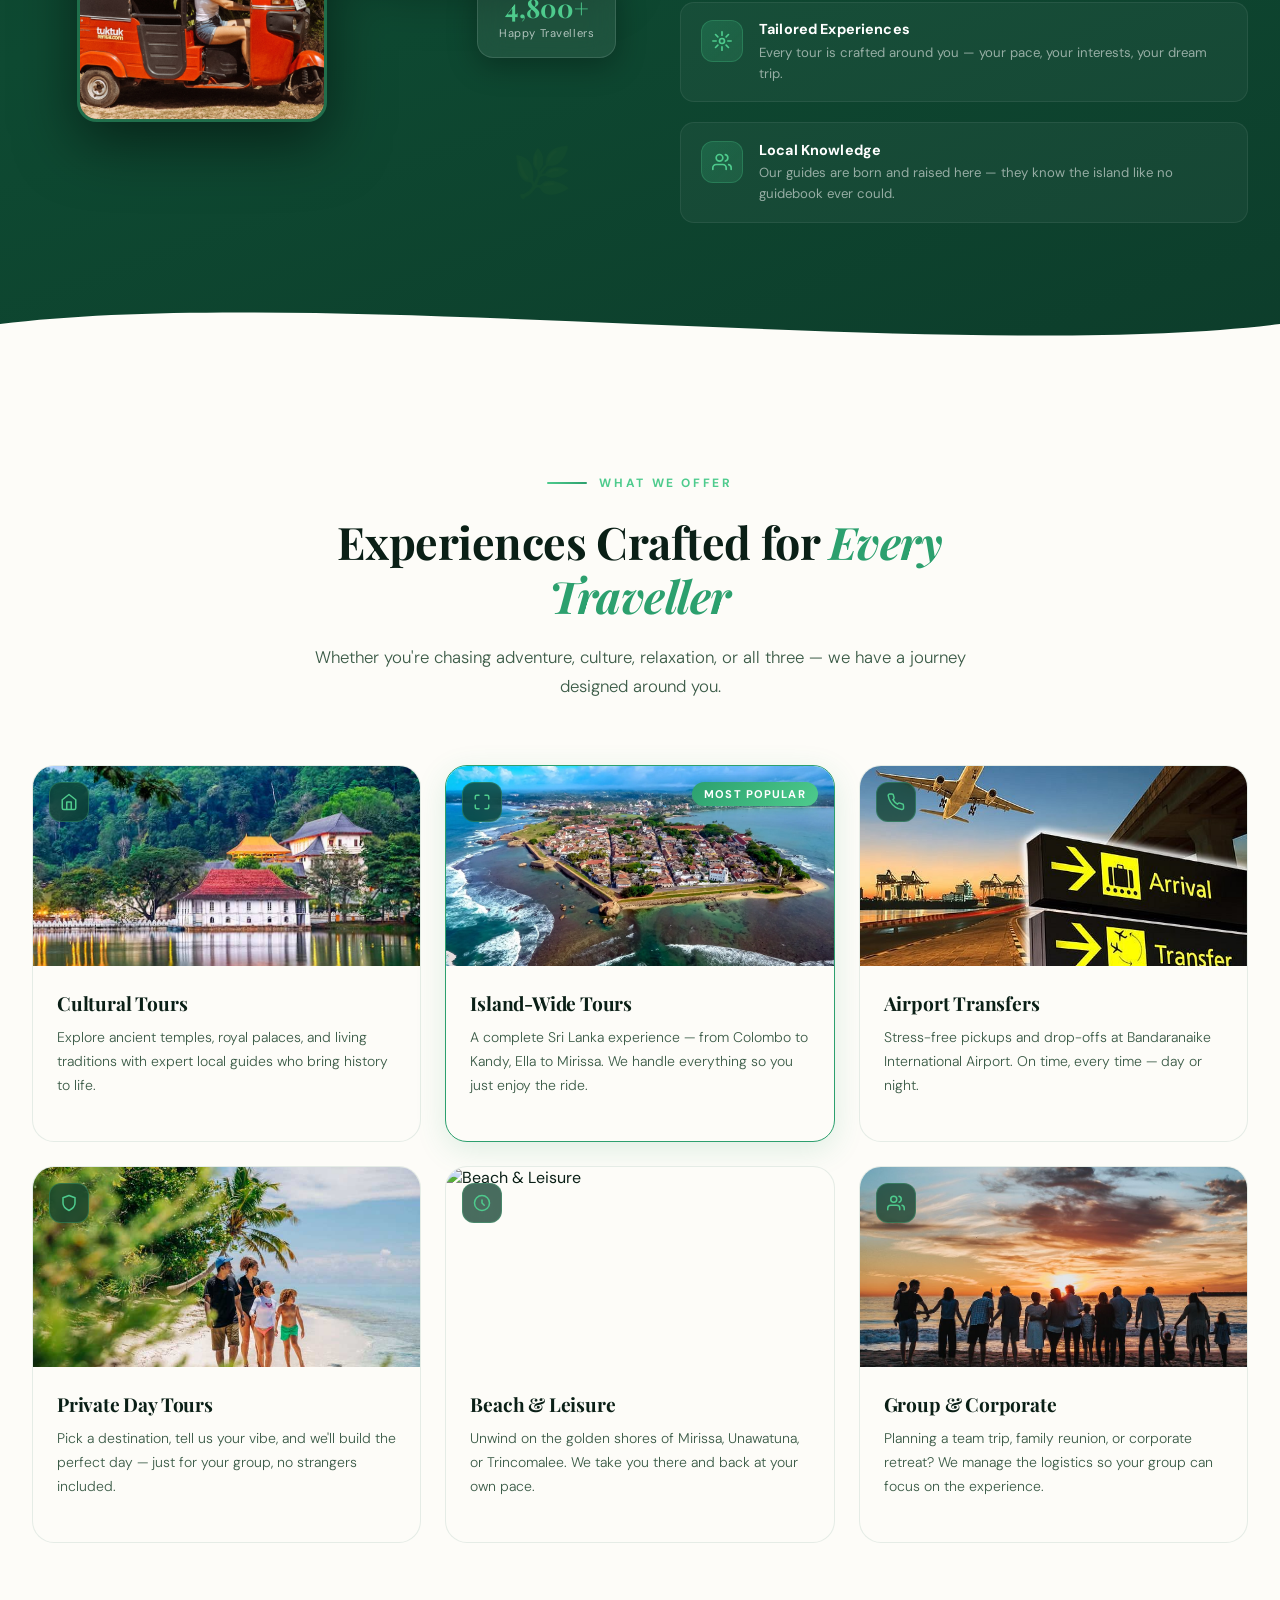
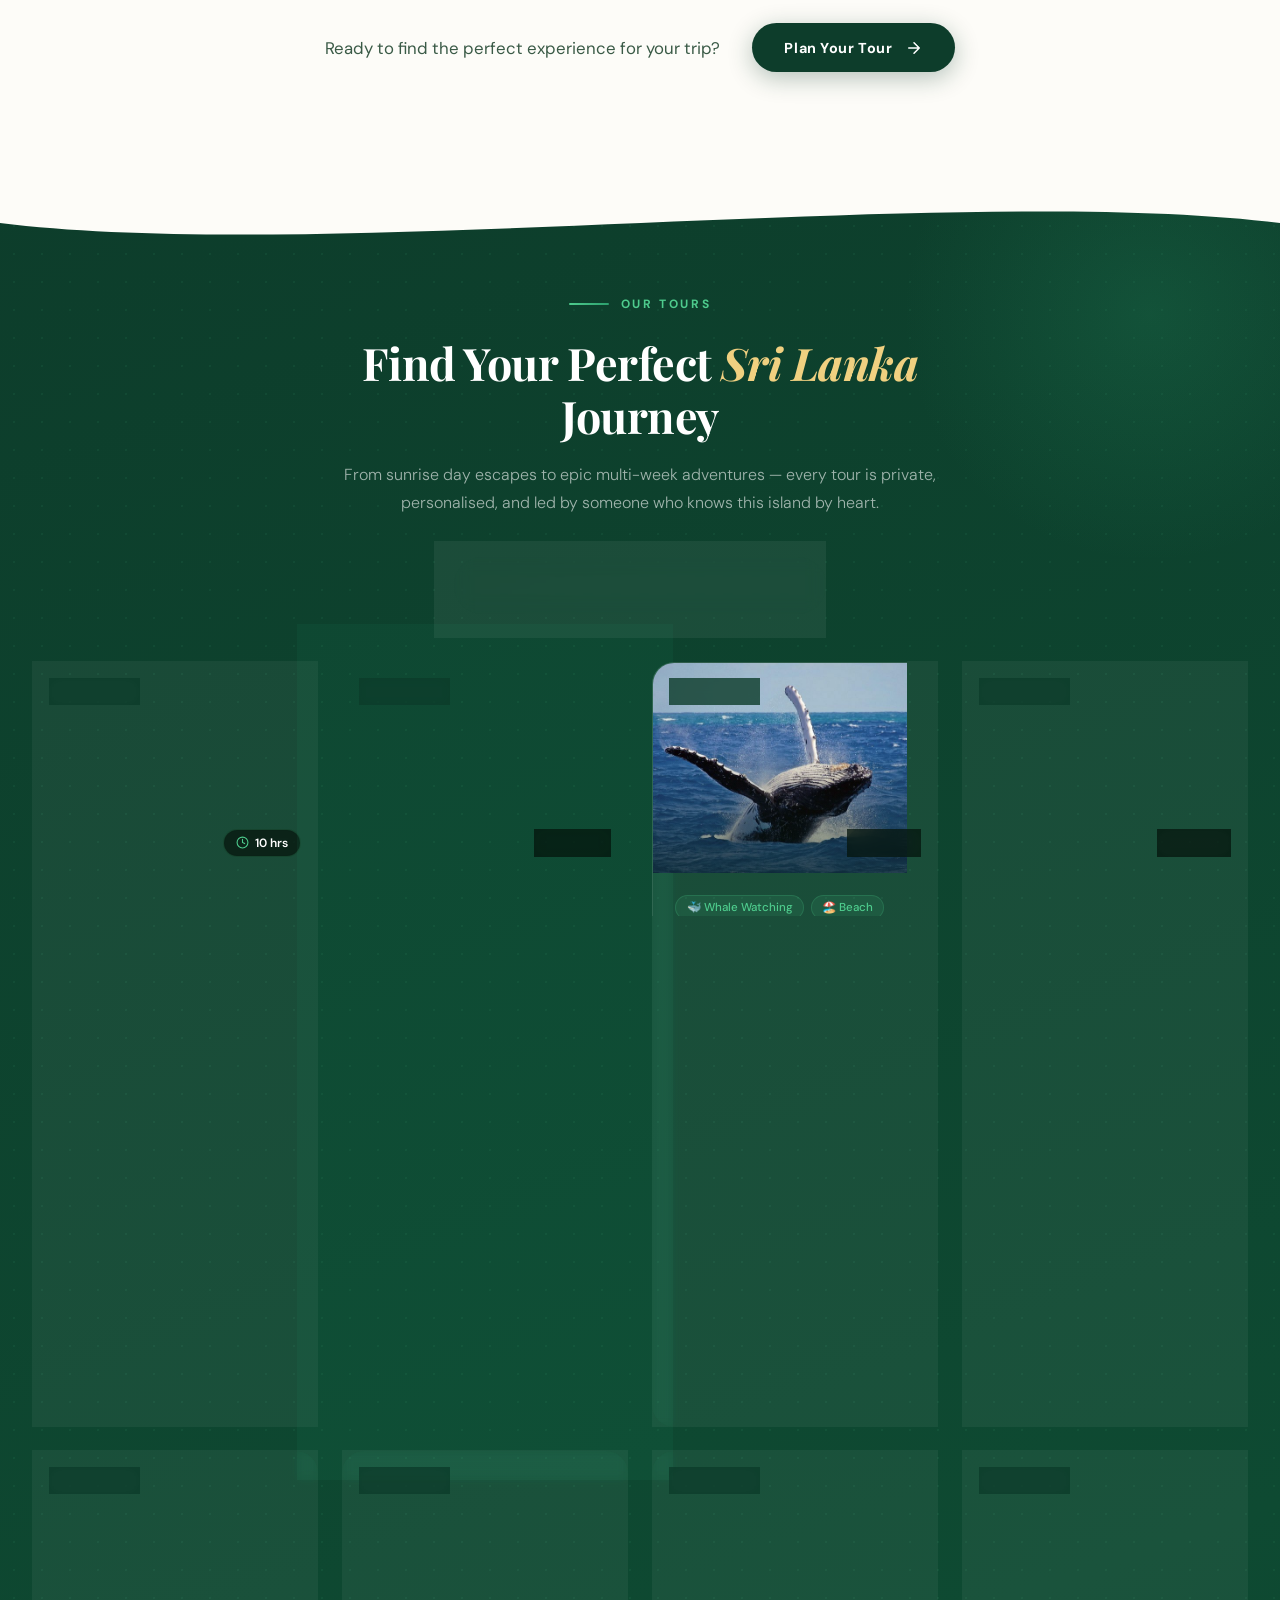
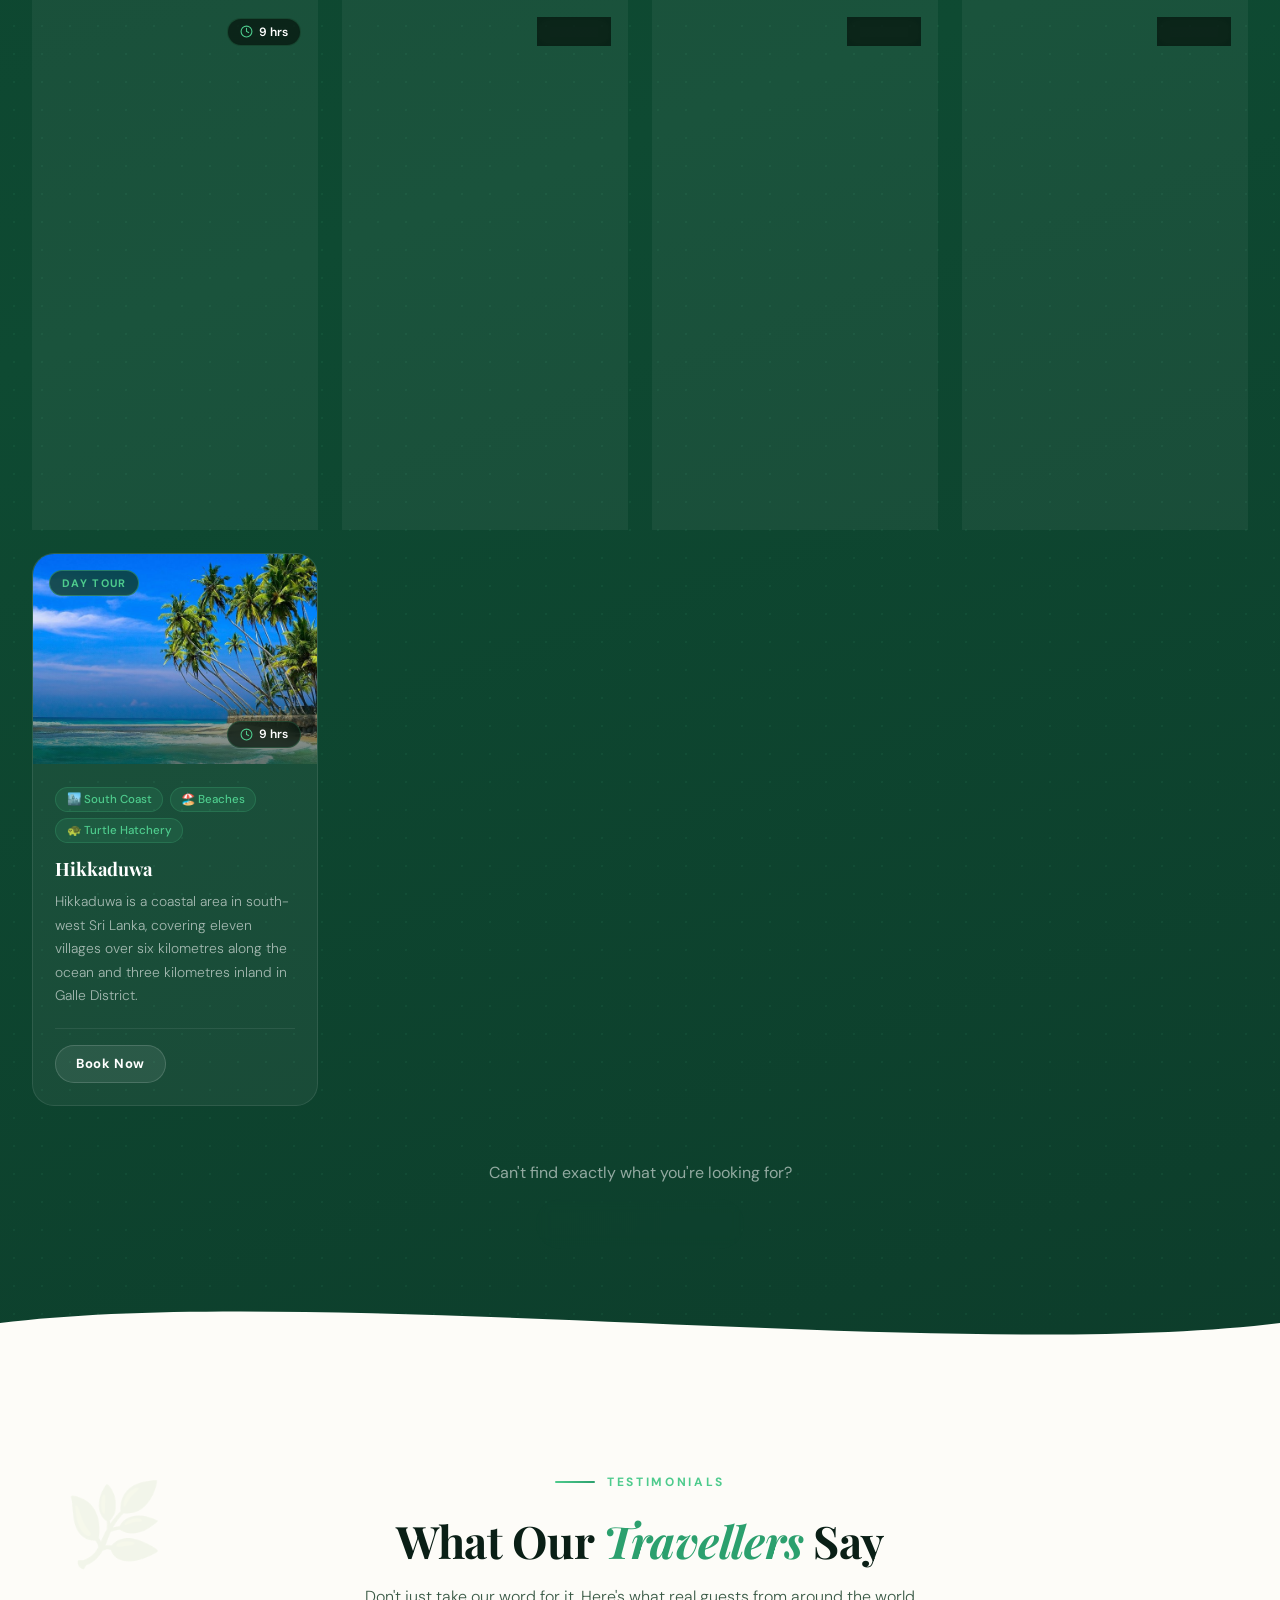
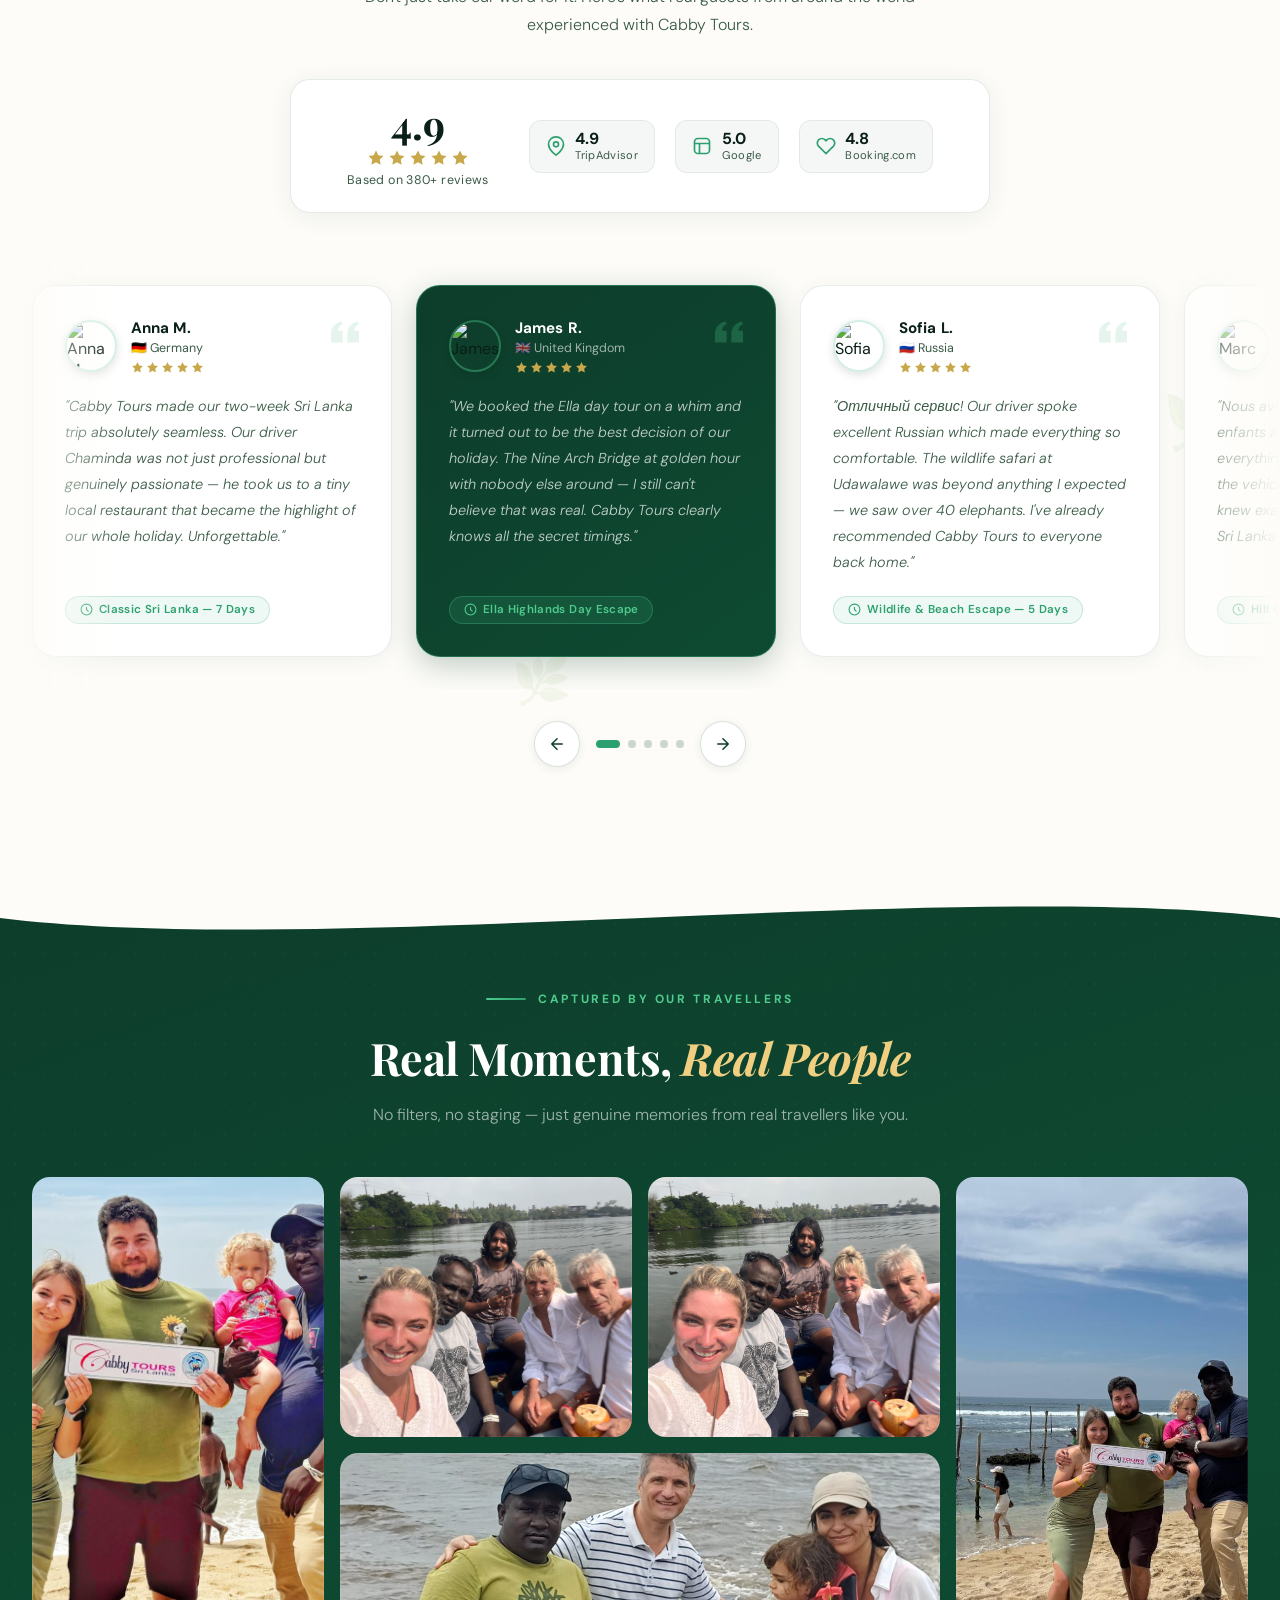
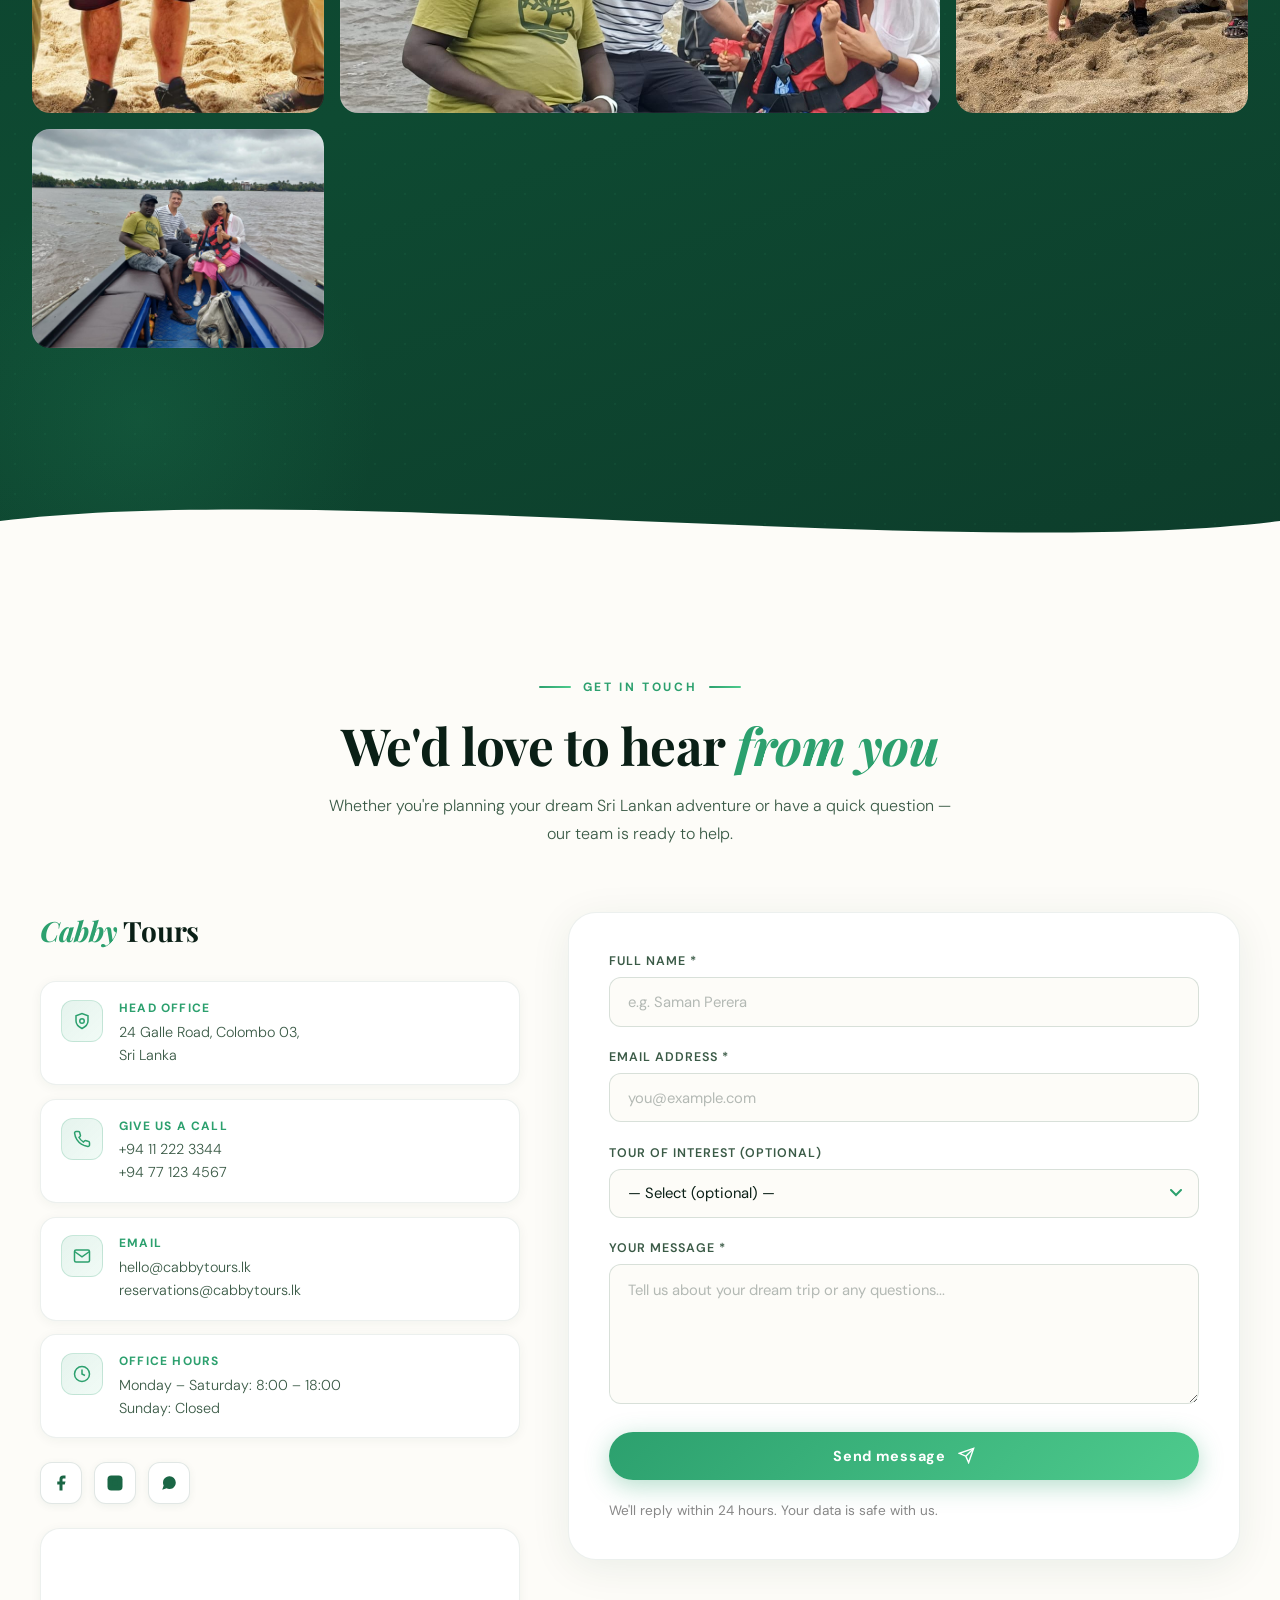
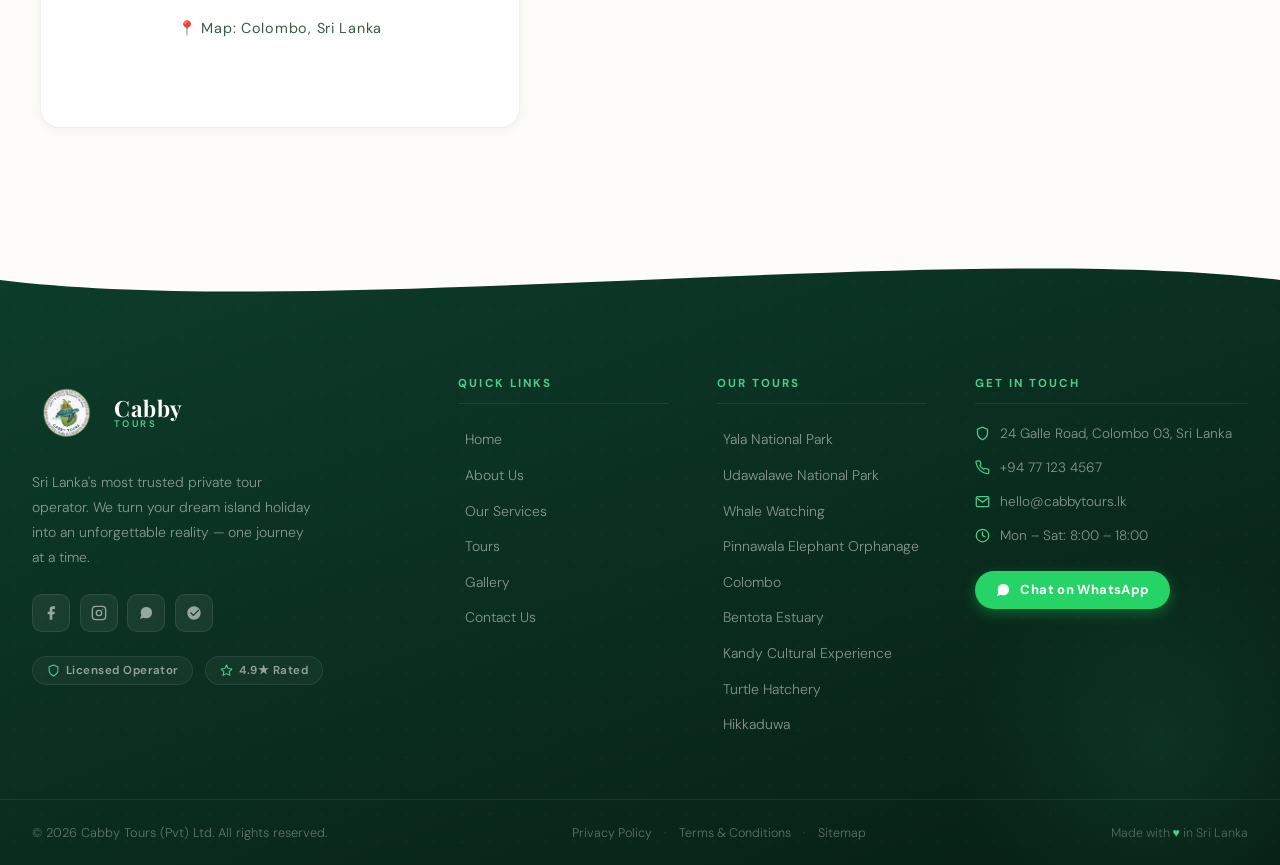
==== commit 98c60ada: "contact form update" ====
--- a/index.html
+++ b/index.html
@@ -415,9 +415,9 @@
               <span>🌿 Nature</span>
             </div>
             <h3 data-i18n="tours.day1.title">Yala national park</h3>
-            <p data-i18n="tours.day1.desc">Yala National Park is a national park in Sri Lanka, bordering the Indian Ocean and covering 979 km2(378 sq mi). It was designated as a wildlife sanctuary in 1900. 
-              It hosts diverse ecosystemsranging from moist monsoon forests to freshwater and marine wetlands, and is important for the conservation of Sri Lankan elephants, Sri Lankan leopards and 44 mammal 
-              species. It is one of the 70 Important Bird Areas in Sri Lanka harbouring 215 bird species including six endemic species of Sri Lanka Udawala national park</p>
+            <p data-i18n="tours.day1.desc">Yala National Park is a national park in Sri Lanka, bordering the Indian Ocean and covering 979 km² (378 sq mi). It was designated as a wildlife sanctuary in 1900. 
+              It hosts diverse ecosystems ranging from moist monsoon forests to freshwater and marine wetlands, and is important for the conservation of Sri Lankan elephants, Sri Lankan leopards, and 44 mammal 
+              species. It is one of the 70 Important Bird Areas in Sri Lanka, harbouring 215 bird species including six endemic species.</p>
             <div class="tour-card-footer">
               <!-- <div class="tour-price">
                 <span class="price-from" data-i18n="tours.from">From</span>
@@ -446,9 +446,8 @@
               <span>🚣‍♀️ Udawalawe Reservoir</span>
             </div>
             <h3 data-i18n="tours.day2.title">Udawalawe National Park</h3>
-            <p data-i18n="tours.day2.desc">Udawalawe National Park is a national park on the boundary of Sabaragamuwa and Uva Provinces in Sri Lanka. The park was created to provide a sanctuary for wild
-              animals displaced by the construction of the Udawalawe Reservoir on the Walawe River, as well as to protect the catchment of the reservoir. The reserve covers 30,821 hectares (119.00 mi2) of land area 
-              and was established on 30 June 1972</p>
+            <p data-i18n="tours.day2.desc">Udawalawe National Park is located on the boundary of Sabaragamuwa and Uva Provinces in Sri Lanka. The park was created to provide a sanctuary for wild animals displaced by the 
+              construction of the Udawalawe Reservoir on the Walawe River, and to protect the reservoir’s catchment area. The reserve covers 30,821 hectares (119 sq mi) and was established on 30 June 1972.</p>
             <div class="tour-card-footer">
               <!-- <div class="tour-price">
                 <span class="price-from" data-i18n="tours.from">From</span>
@@ -476,10 +475,8 @@
               <span>🦀 Seafood Lunch</span>
             </div>
             <h3 data-i18n="tours.day3.title">Whale Watching</h3>
-            <p data-i18n="tours.day3.desc">Whale watching is the practice of observing whales and dolphins (cetaceans) in their natural habitat. Whale watching is mostlya recreational activity (cf. birdwatching), 
-              but it can also serve scientific and/or educational purposes.[1] A study prepared for International Fund for Animal Welfarein 2009 estimated that 13 million people went whale watching globally in 2008.
-               Whale watching generates $2.1 billion per annum in tourism revenue worldwide, employing around 13,000 workers. (2) The size and rapid growth of the industry has led to complex and continuing debates
-                with the whaling industry about the best use of whales as a natural resource.</p>
+            <p data-i18n="tours.day3.desc">Whale watching is the practice of observing whales and dolphins in their natural habitat. It is mostly a recreational activity, but it also serves scientific and educational purposes. 
+              In 2008, around 13 million people worldwide participated in whale watching. The industry generates approximately $2.1 billion annually in tourism revenue and employs around 13,000 people.</p>
             <div class="tour-card-footer">
               <!-- <div class="tour-price">
                  <span class="price-from" data-i18n="tours.from">From</span>
@@ -507,9 +504,8 @@
               <span>🦀 Seafood Lunch</span>
             </div>
             <h3 data-i18n="tours.day4.title">Pinnawala Elephant Orphanage</h3>
-            <p data-i18n="tours.day4.desc">Pinnawala Elephant Orphanage (Sinhala: පින්නවල අලි අනාථාගාරය),
-                is a captive breeding and conservation institute for wild Asian elephantslocated at Pinnawala village, 13 km (8.1 mi) northeast of Kegalle town in Sabaragamuwa Province of Sri Lanka. Pinnawala has the largest herd of 
-              captive elephants in the world. In 2023, there were 71 elephants, including 30 males and 41 females from 3 generations, living in Pinnawala.</p>
+            <p data-i18n="tours.day4.desc">Pinnawala Elephant Orphanage is a captive breeding and conservation institute for wild Asian elephants, located in Pinnawala village near Kegalle in Sri Lanka. It has the 
+              largest herd of captive elephants in the world. In 2023, 71 elephants from three generations were living at the orphanage.</p>
             <div class="tour-card-footer">
               <!-- <div class="tour-price">
                 <span class="price-from" data-i18n="tours.from">From</span>
@@ -537,10 +533,8 @@
               
             </div>
             <h3 data-i18n="tours.day5.title">Colombo</h3>
-            <p data-i18n="tours.day5.desc">Colombo (kə'lambou/ kə-LUM-boh;[2] Sinhala: romanised: Koļamba, IPA: [koləMbə] romanised: Kolumpu, IPA: (ko4umbul) is the largest city of Sri Lanka by 
-                      population and de facto commercial capital of Sri Lanka. The Colombo metropolitan area is estimated to havea population of 5.6 million,[3|4][5][6]
-                and 752,993[1 ]within the municipal limits. It is the financial centre of the island and a tourist destination.[7] It is located on the west coast of the island.
-                 It is also the administrative capital of the Western Provinceand the district capital of Colombo District. </p>
+            <p data-i18n="tours.day5.desc">Colombo is the largest city in Sri Lanka by population and the de facto commercial capital of the country. The metropolitan area has an estimated population of 5.6 million.
+               It is the financial centre of the island and a major tourist destination located on the west coast. </p>
             <div class="tour-card-footer">
               <!-- <div class="tour-price">
                 <span class="price-from" data-i18n="tours.from">From</span>
@@ -568,9 +562,8 @@
               <span>🌊 Estuary</span>
             </div>
             <h3 data-i18n="tours.day6.title">Bentota Estuary</h3>
-            <p data-i18n="tours.day6.desc">Bentota Estuary <br>
-                    Bentota is a coastal town in Sri Lanka, located in the Galle District of the Southern Province. It is approximately 65 kilometres (40 mi) south of Colombo and 56 kilometres (35 mi) north of Galle. Bentota is situated
-                    on the southern bank of the Bentota River mouth, at an elevation of 3 metres (9.8 ft) above the sea level . </p>
+            <p data-i18n="tours.day6.desc">Bentota is a coastal town in Sri Lanka, located in Galle District of the Southern Province. It is about 65 km south of Colombo and 56 km north of Galle. Bentota is situated on
+               the southern bank of the Bentota River mouth, at an elevation of 3 metres above sea level.</p>
             <div class="tour-card-footer">
               <!-- <div class="tour-price">
                 <span class="price-from" data-i18n="tours.from">From</span>
@@ -598,10 +591,8 @@
               <span>💃 Cultural Show</span>
             </div>
             <h3 data-i18n="tours.day7.title">Kandy Cultural Experience</h3>
-            <p data-i18n="tours.day7.desc">Kandy (Sinhala: මහනුවර, romanised: Mahanuwara [mahanuʋərə]; Tamil: கண்டி, romanised: Kaṇṭi [ˈkaɳɖi]) is a major city located in the Central Province of Sri Lanka. It was the last capital of the Sinhalese monarchy from 1469 to 1818, under the Kingdom of Kandy. The city is situated in
-                  the midst of hills in the Kandy plateau. Kandy is the administrative capital of the Central Province, and considered as the cultural capital of Sri Lanka, due to its architectural heritage. Kandy
-                 is the home of the Temple of the Tooth Relic (Sri Dalada Maligawa), one of the most important places of the Buddhist world. It was declared a World Heritage Site by UNESCO in 1988.[2] Historicaly 
-                   the local Buddhist rulers resisted Portuguese, Dutch, and British colonial expansion and occupation. </p>
+            <p data-i18n="tours.day7.desc">Kandy is a major city in the Central Province of Sri Lanka. It was the last capital of the Sinhalese monarchy under the Kingdom of Kandy from 1469 to 1818. The city is surrounded by hills and 
+              is considered the cultural capital of Sri Lanka. It is home to the Temple of the Tooth Relic, a UNESCO World Heritage Site declared in 1988.</p>
             <div class="tour-card-footer">
               <!-- <div class="tour-price">
                 <span class="price-from" data-i18n="tours.from">From</span>
@@ -629,9 +620,8 @@
               <span>🐢 Turtle Rescue</span>
             </div>
             <h3 data-i18n="tours.day8.title">Turtle Hatchery</h3>
-            <p data-i18n="tours.day8.desc">Situated a few kilometres north of the main Hikkaduwa town lies the Sea Turtle Hatchery and Rescue Centre, a centre with the aim of conserving some of the endangered 
-              species of turtles in the world. It is just one of many turtle hatcheries in the southern coast of the island. Initially starting as a community project to help protect the biodiversity of the 
-              southern coast, it is now a fully-fledged hatchery and rescue centre with dedicated teams that work round the clock to study, care and protect several turtle species </p>
+            <p data-i18n="tours.day8.desc">Located north of Hikkaduwa, the Sea Turtle Hatchery and Rescue Centre aims to conserve endangered turtle species. What started as a community project is now a fully operational 
+              hatchery and rescue centre dedicated to protecting several turtle species. </p>
             <div class="tour-card-footer">
               <!-- <div class="tour-price">
                 <span class="price-from" data-i18n="tours.from">From</span>
@@ -659,8 +649,7 @@
               <span>🐢 Turtle Hatchery</span>
             </div>
             <h3 data-i18n="tours.day9.title">Hikkaduwa</h3>
-            <p data-i18n="tours.day9.desc">Hikkaduwa, in south-west of Sri Lanka, is a large costal area covering eleven different villages[2]over six kilometres (3
-                          miles) on the ocean, and three kilometres (2 miles) inland[3], in the Galle District </p>
+            <p data-i18n="tours.day9.desc">Hikkaduwa is a coastal area in south-west Sri Lanka, covering eleven villages over six kilometres along the ocean and three kilometres inland in Galle District.</p>
             <div class="tour-card-footer">
               <!-- <div class="tour-price">
                 <span class="price-from" data-i18n="tours.from">From</span>
@@ -1227,40 +1216,68 @@
       </div>
 
       <!-- right: contact form -->
-      <div class="contact-form">
-        <form action="#" method="post" id="contactForm">
-          <div class="form-row">
-            <label for="name" data-i18n="form.nameLabel">Full name *</label>
-            <input type="text" id="name" name="name" class="form-control" placeholder="e.g. Saman Perera" required>
-          </div>
-          <div class="form-row">
-            <label for="email" data-i18n="form.emailLabel">Email address *</label>
-            <input type="email" id="email" name="email" class="form-control" placeholder="you@example.com" required>
-          </div>
-          <div class="form-row">
-            <label for="tour" data-i18n="form.tourLabel">Tour of interest (optional)</label>
-            <select id="tour" name="tour" class="form-control">
-              <option value="" data-i18n="form.selectDefault">— Select (optional) —</option>
-              <option value="cultural" data-i18n="form.cultural">Cultural Triangle</option>
-              <option value="hill" data-i18n="form.hill">Hill Country</option>
-              <option value="beach" data-i18n="form.beach">Beach Escape</option>
-              <option value="wildlife" data-i18n="form.wildlife">Wildlife Safari</option>
-              <option value="custom" data-i18n="form.custom">Fully custom</option>
-            </select>
-          </div>
-          <div class="form-row">
-            <label for="message" data-i18n="form.messageLabel">Your message *</label>
-            <textarea id="message" name="message" class="form-control" placeholder="Tell us about your dream trip or any questions..." required></textarea>
-          </div>
-          <div class="form-row">
-            <button type="submit" class="btn-submit">
-              <span data-i18n="form.sendBtn">Send message</span>
-              <svg viewBox="0 0 24 24" fill="none" stroke="currentColor" stroke-width="2"><line x1="22" y1="2" x2="11" y2="13"/><polygon points="22 2 15 22 11 13 2 9 22 2"/></svg>
-            </button>
-          </div>
-          <p style="font-size:0.85rem; color:#888; margin-top:1rem;" data-i18n="form.privacy">We'll reply within 24 hours. Your data is safe with us.</p>
-        </form>
-      </div>
+        <div class="contact-form">
+          <form id="contactForm" novalidate>
+            <div class="form-row">
+              <label for="name" data-i18n="form.nameLabel">Full name *</label>
+              <input type="text" id="name" name="name" class="form-control" placeholder="e.g. Saman Perera" required>
+            </div>
+            <div class="form-row">
+              <label for="email" data-i18n="form.emailLabel">Email address *</label>
+              <input type="email" id="email" name="email" class="form-control" placeholder="you@example.com" required>
+            </div>
+            <div class="form-row">
+              <label for="tour" data-i18n="form.tourLabel">Tour of interest (optional)</label>
+              <select id="tour" name="tour" class="form-control">
+                <option value="" data-i18n="form.selectDefault">— Select (optional) —</option>
+                <option value="Yala National Park" data-i18n="form.yala">Yala National Park</option>
+                <option value="Udawalawe National Park" data-i18n="form.udawalawe">Udawalawe National Park</option>
+                <option value="Whale Watching" data-i18n="form.whale">Whale Watching</option>
+                <option value="Pinnawala Elephant Orphanage" data-i18n="form.pinnawala">Pinnawala Elephant Orphanage</option>
+                <option value="Colombo" data-i18n="form.colombo">Colombo</option>
+                <option value="Bentota Estuary" data-i18n="form.bentota">Bentota Estuary</option>
+                <option value="Kandy Cultural Experience" data-i18n="form.kandy">Kandy Cultural Experience</option>
+                <option value="Turtle Hatchery" data-i18n="form.turtle">Turtle Hatchery</option>
+                <option value="Hikkaduwa" data-i18n="form.hikkaduwa">Hikkaduwa</option>
+                <option value="Fully Custom" data-i18n="form.custom">Fully custom</option>
+              </select>
+            </div>
+            <div class="form-row">
+              <label for="message" data-i18n="form.messageLabel">Your message *</label>
+              <textarea id="message" name="message" class="form-control" placeholder="Tell us about your dream trip or any questions..." required></textarea>
+            </div>
+            <div class="form-row" id="form-error-row" style="display:none;">
+              <p class="form-error-msg" id="form-error-msg"></p>
+            </div>
+            <div class="form-row">
+              <button type="submit" class="btn-submit" id="btn-submit">
+                <span class="btn-submit-label" data-i18n="form.sendBtn">Send message</span>
+                <svg class="btn-submit-arrow" viewBox="0 0 24 24" fill="none" stroke="currentColor" stroke-width="2"><line x1="22" y1="2" x2="11" y2="13"/><polygon points="22 2 15 22 11 13 2 9 22 2"/></svg>
+                <svg class="btn-submit-spinner" viewBox="0 0 24 24" fill="none" style="display:none;animation:formSpin 1s linear infinite"><circle cx="12" cy="12" r="10" stroke="currentColor" stroke-width="2" stroke-dasharray="60" stroke-dashoffset="20"/></svg>
+              </button>
+            </div>
+            <p style="font-size:0.85rem; color:#888; margin-top:1rem;" data-i18n="form.privacy">We'll reply within 24 hours. Your data is safe with us.</p>
+          </form>
+        </div>
+
+        <!-- ── Success popup ── -->
+        <div class="form-popup-backdrop" id="form-popup-backdrop"></div>
+        <div class="form-popup" id="form-popup" role="dialog" aria-modal="true">
+          <div class="form-popup-icon">
+            <svg viewBox="0 0 24 24" fill="none"><circle cx="12" cy="12" r="10" stroke="currentColor" stroke-width="2"/><path d="M8 12l3 3 5-5" stroke="currentColor" stroke-width="2" stroke-linecap="round" stroke-linejoin="round"/></svg>
+          </div>
+          <h3>Message Sent!</h3>
+          <p>Thank you for reaching out. We've received your enquiry and will get back to you within <strong>24 hours</strong>.</p>
+          <div class="form-popup-meta" id="form-popup-meta"></div>
+          <button class="btn-popup-close" id="btn-popup-close">
+            <span>Close</span>
+            <svg viewBox="0 0 24 24" fill="none"><path d="M18 6L6 18M6 6l12 12" stroke="currentColor" stroke-width="2" stroke-linecap="round"/></svg>
+          </button>
+          <a href="https://wa.me/94771234567" target="_blank" rel="noopener" class="btn-popup-wa">
+            <svg viewBox="0 0 24 24" fill="currentColor"><path d="M17.472 14.382c-.297-.149-1.758-.867-2.03-.967-.273-.099-.471-.148-.67.15-.197.297-.767.966-.94 1.164-.173.199-.347.223-.644.075-.297-.15-1.255-.463-2.39-1.475-.883-.788-1.48-1.761-1.653-2.059-.173-.297-.018-.458.13-.606.134-.133.298-.347.446-.52.149-.174.198-.298.298-.497.099-.198.05-.371-.025-.52-.075-.149-.669-1.612-.916-2.207-.242-.579-.487-.5-.669-.51-.173-.008-.371-.01-.57-.01-.198 0-.52.074-.792.372-.272.297-1.04 1.016-1.04 2.479 0 1.462 1.065 2.875 1.213 3.074.149.198 2.096 3.2 5.077 4.487.709.306 1.262.489 1.694.625.712.227 1.36.195 1.871.118.571-.085 1.758-.719 2.006-1.413.248-.694.248-1.289.173-1.413-.074-.124-.272-.198-.57-.347z"/><path d="M12 0C5.373 0 0 5.373 0 12c0 2.117.554 4.103 1.523 5.824L.057 23.428a.75.75 0 0 0 .916.916l5.604-1.466A11.945 11.945 0 0 0 12 24c6.627 0 12-5.373 12-12S18.627 0 12 0zm0 21.75a9.695 9.695 0 0 1-4.951-1.355l-.355-.211-3.658.957.974-3.567-.23-.368A9.699 9.699 0 0 1 2.25 12C2.25 6.615 6.615 2.25 12 2.25S21.75 6.615 21.75 12 17.385 21.75 12 21.75z"/></svg>
+            Need faster help? Chat on WhatsApp
+          </a>
+        </div>
     </div>
   </section>
 
@@ -1334,12 +1351,15 @@
     <div class="footer-col">
       <h4 class="footer-col-title" data-i18n="footer.ourtours">Our Tours</h4>
       <ul class="footer-links">
-        <li><a href="tours.html#sigiriya-day" data-i18n="tours.day1.title">Sigiriya & Dambulla Explorer</a></li>
-        <li><a href="tours.html#ella-day" data-i18n="tours.day2.title">Ella Highlands Day Escape</a></li>
-        <li><a href="tours.html#south-coast-day" data-i18n="tours.day3.title">South Coast & Mirissa Beach</a></li>
-        <li><a href="tours.html#classic-7" data-i18n="tours.multi1.title">Classic Sri Lanka — 7 Days</a></li>
-        <li><a href="tours.html#hill-country-4" data-i18n="tours.multi2.title">Hill Country Retreat — 4 Days</a></li>
-        <li><a href="tours.html#wildlife-beach-5" data-i18n="tours.multi3.title">Wildlife & Beach — 5 Days</a></li>
+        <li><a href="#tours" data-i18n="tours.day1.title">Yala National Park</a></li>
+        <li><a href="#tours" data-i18n="tours.day2.title">Udawalawe National Park</a></li>
+        <li><a href="#tours" data-i18n="tours.day3.title">Whale Watching</a></li>
+        <li><a href="#tours" data-i18n="tours.day4.title">Pinnawala Elephant Orphanage</a></li>
+        <li><a href="#tours" data-i18n="tours.day5.title">Colombo</a></li>
+        <li><a href="#tours" data-i18n="tours.day6.title">Bentota Estuary</a></li>
+        <li><a href="#tours" data-i18n="tours.day7.title">Kandy Cultural Experience</a></li>
+        <li><a href="#tours" data-i18n="tours.day8.title">Turtle Hatchery</a></li>
+        <li><a href="#tours" data-i18n="tours.day9.title">Hikkaduwa</a></li>
       </ul>
     </div>
 
--- a/source/css/style.css
+++ b/source/css/style.css
@@ -1943,6 +1943,179 @@
   transform: translateX(4px);
 }
 
+/* ── Form error ── */
+.form-error-msg {
+  font-size: 0.85rem;
+  color: #e05252;
+  background: #fff5f5;
+  border: 1px solid #fccaca;
+  border-radius: 10px;
+  padding: 0.75rem 1rem;
+  margin: 0;
+}
+
+@keyframes formSpin {
+  from { transform: rotate(0deg); }
+  to   { transform: rotate(360deg); }
+}
+
+/* ── Success popup backdrop ── */
+.form-popup-backdrop {
+  position: fixed;
+  inset: 0;
+  background: rgba(5, 20, 12, 0.65);
+  backdrop-filter: blur(6px);
+  z-index: 8000;
+  opacity: 0;
+  pointer-events: none;
+  transition: opacity 0.35s ease;
+}
+
+.form-popup-backdrop.active {
+  opacity: 1;
+  pointer-events: all;
+}
+
+/* ── Popup card ── */
+.form-popup {
+  position: fixed;
+  top: 50%;
+  left: 50%;
+  transform: translate(-50%, -48%) scale(0.95);
+  z-index: 8001;
+  background: white;
+  border-radius: 24px;
+  padding: 2.5rem 2rem;
+  width: 90%;
+  max-width: 440px;
+  text-align: center;
+  box-shadow: 0 30px 80px rgba(0,0,0,0.2);
+  opacity: 0;
+  pointer-events: none;
+  transition: opacity 0.35s ease, transform 0.35s cubic-bezier(0.34, 1.56, 0.64, 1);
+}
+
+.form-popup.active {
+  opacity: 1;
+  pointer-events: all;
+  transform: translate(-50%, -50%) scale(1);
+}
+
+/* Icon */
+.form-popup-icon {
+  width: 72px;
+  height: 72px;
+  background: linear-gradient(135deg, rgba(44,160,110,0.12), rgba(78,203,141,0.08));
+  border: 2px solid rgba(44,160,110,0.2);
+  border-radius: 50%;
+  display: flex;
+  align-items: center;
+  justify-content: center;
+  margin: 0 auto 1.5rem;
+  color: var(--green-bright);
+  animation: popupIconPop 0.5s cubic-bezier(0.34, 1.56, 0.64, 1) 0.2s both;
+}
+
+@keyframes popupIconPop {
+  from { transform: scale(0); opacity: 0; }
+  to   { transform: scale(1); opacity: 1; }
+}
+
+.form-popup-icon svg {
+  width: 36px;
+  height: 36px;
+}
+
+.form-popup h3 {
+  font-family: var(--font-display);
+  font-size: 1.6rem;
+  font-weight: 700;
+  color: var(--text-dark);
+  margin-bottom: 0.75rem;
+  letter-spacing: -0.01em;
+}
+
+.form-popup p {
+  font-size: 0.925rem;
+  color: var(--text-mid);
+  line-height: 1.7;
+  margin-bottom: 1rem;
+}
+
+.form-popup-meta {
+  font-size: 0.8rem;
+  color: var(--green-bright);
+  background: rgba(44,160,110,0.06);
+  border: 1px solid rgba(44,160,110,0.15);
+  border-radius: 10px;
+  padding: 0.6rem 1rem;
+  margin-bottom: 1.5rem;
+  display: none;
+}
+
+.form-popup-meta.visible {
+  display: block;
+}
+
+.btn-popup-close {
+  display: inline-flex;
+  align-items: center;
+  gap: 0.5rem;
+  background: var(--green-deep);
+  color: white;
+  border: none;
+  cursor: pointer;
+  padding: 0.8rem 2rem;
+  border-radius: 50px;
+  font-family: var(--font-body);
+  font-size: 0.9rem;
+  font-weight: 700;
+  letter-spacing: 0.04em;
+  transition: all var(--transition-fast);
+  width: 100%;
+  justify-content: center;
+  margin-bottom: 0.75rem;
+}
+
+.btn-popup-close:hover {
+  background: var(--green-bright);
+  transform: translateY(-2px);
+  box-shadow: 0 8px 20px rgba(44,160,110,0.35);
+}
+
+.btn-popup-close svg {
+  width: 15px;
+  height: 15px;
+}
+
+.btn-popup-wa {
+  display: inline-flex;
+  align-items: center;
+  justify-content: center;
+  gap: 0.5rem;
+  background: #f0fdf6;
+  border: 1px solid rgba(37,211,102,0.25);
+  color: #128C7E;
+  text-decoration: none;
+  padding: 0.75rem 1.5rem;
+  border-radius: 50px;
+  font-size: 0.82rem;
+  font-weight: 600;
+  width: 100%;
+  transition: all var(--transition-fast);
+}
+
+.btn-popup-wa svg {
+  width: 16px;
+  height: 16px;
+  color: #25D366;
+}
+
+.btn-popup-wa:hover {
+  background: #e6faf0;
+  transform: translateY(-2px);
+}
+
 /* ── Responsive ── */
 @media (max-width: 900px) {
   .contact-grid {
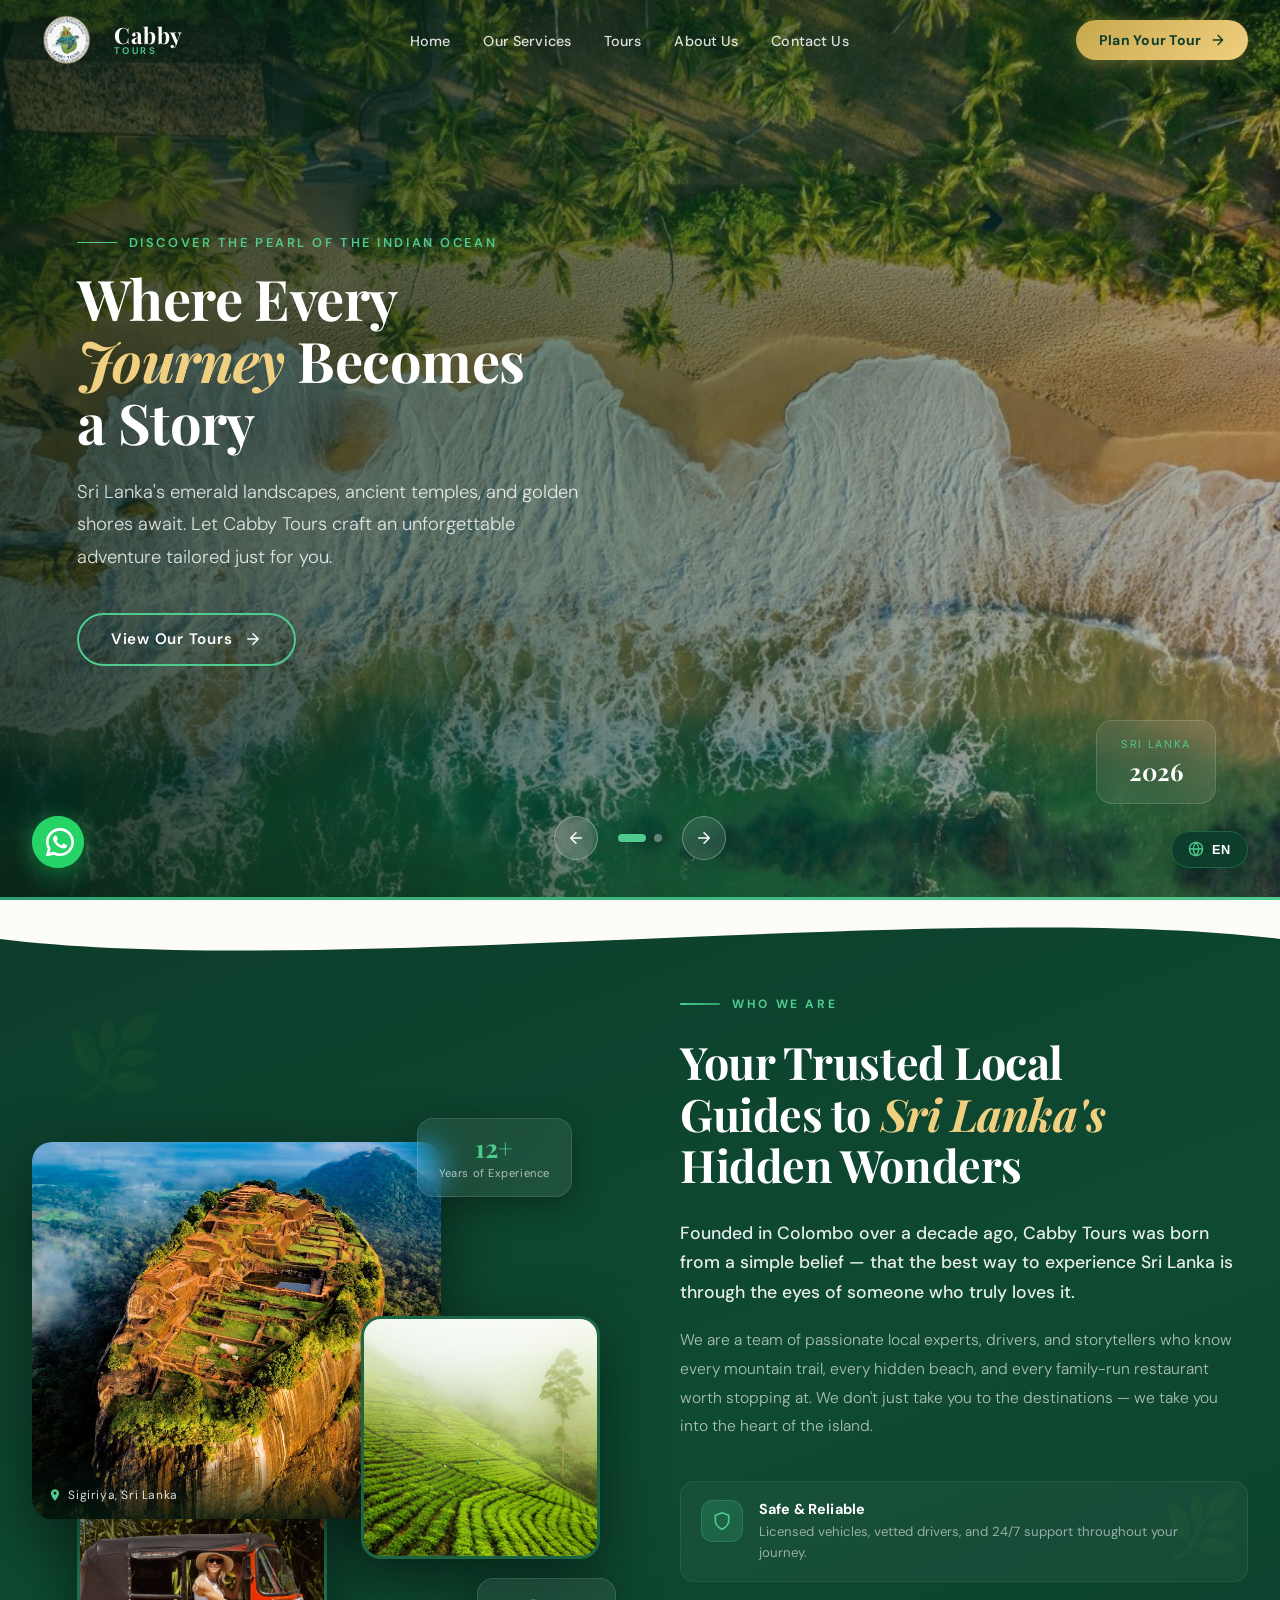
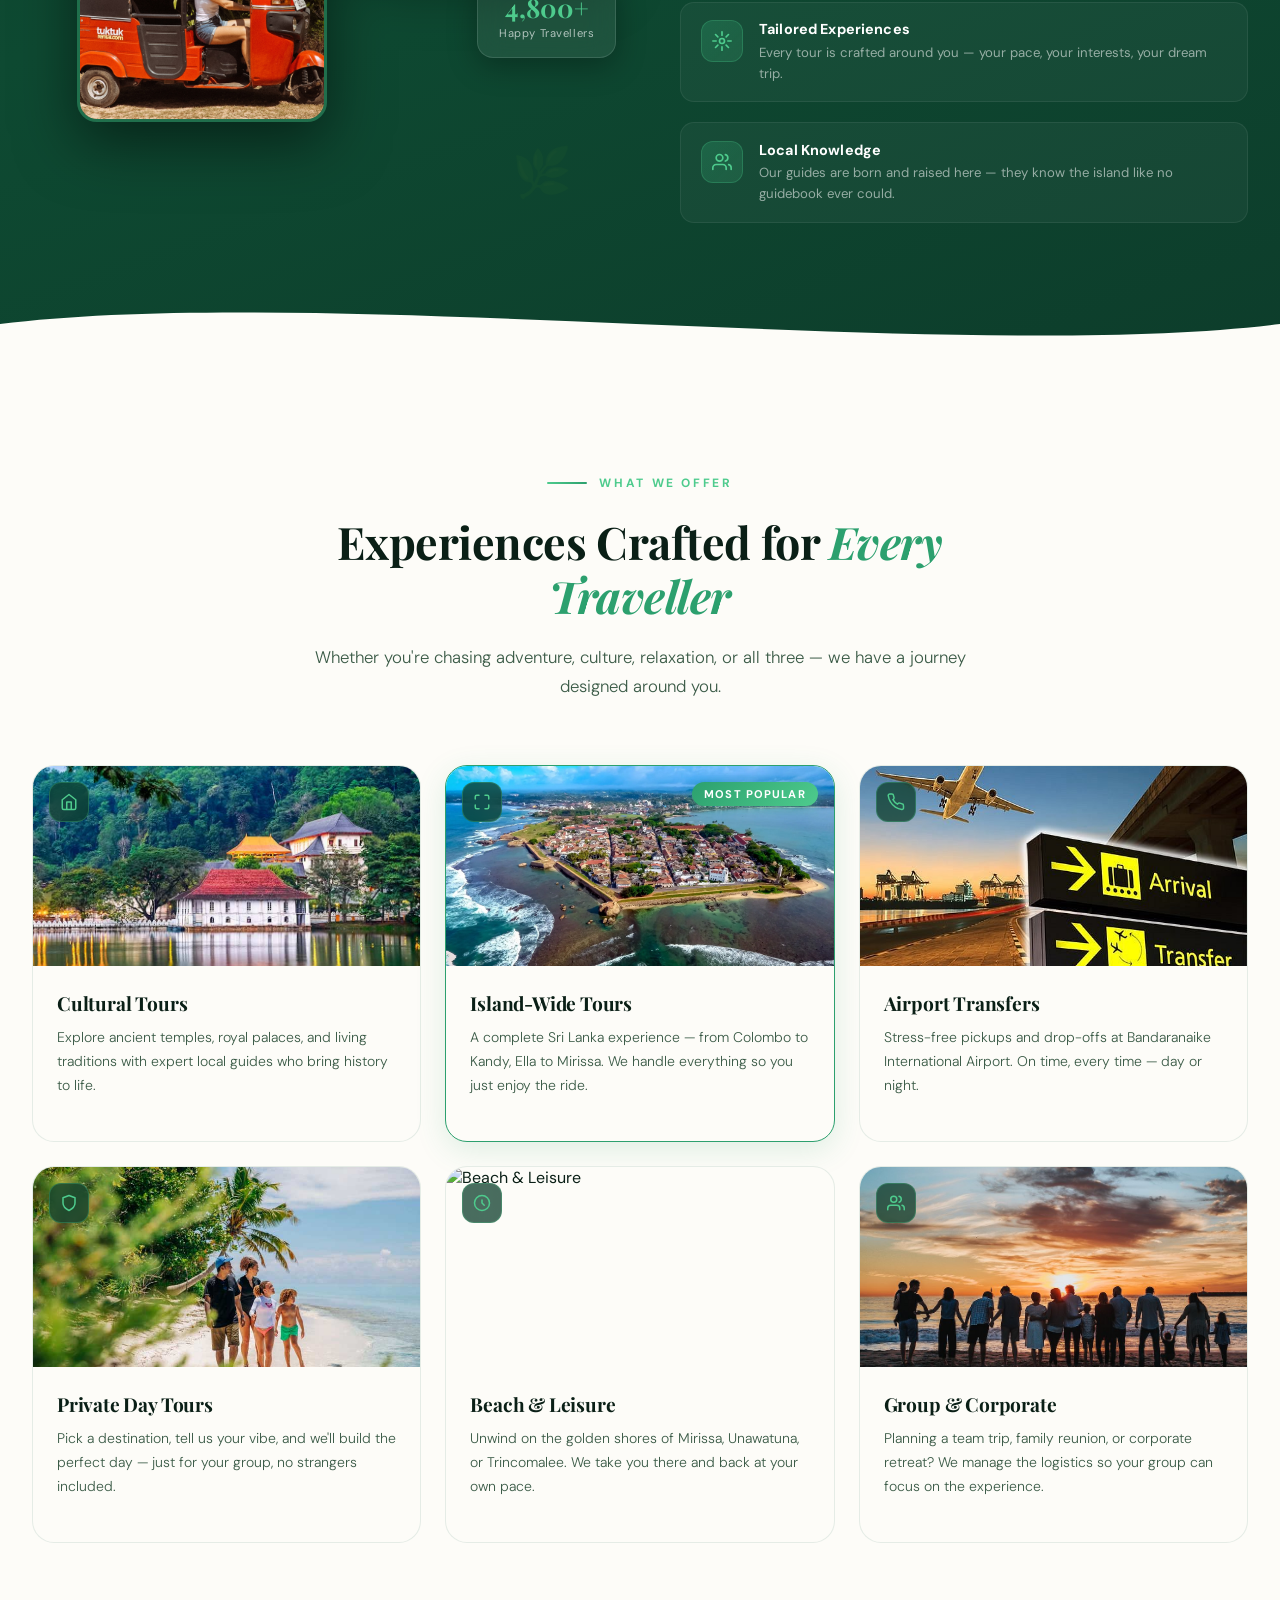
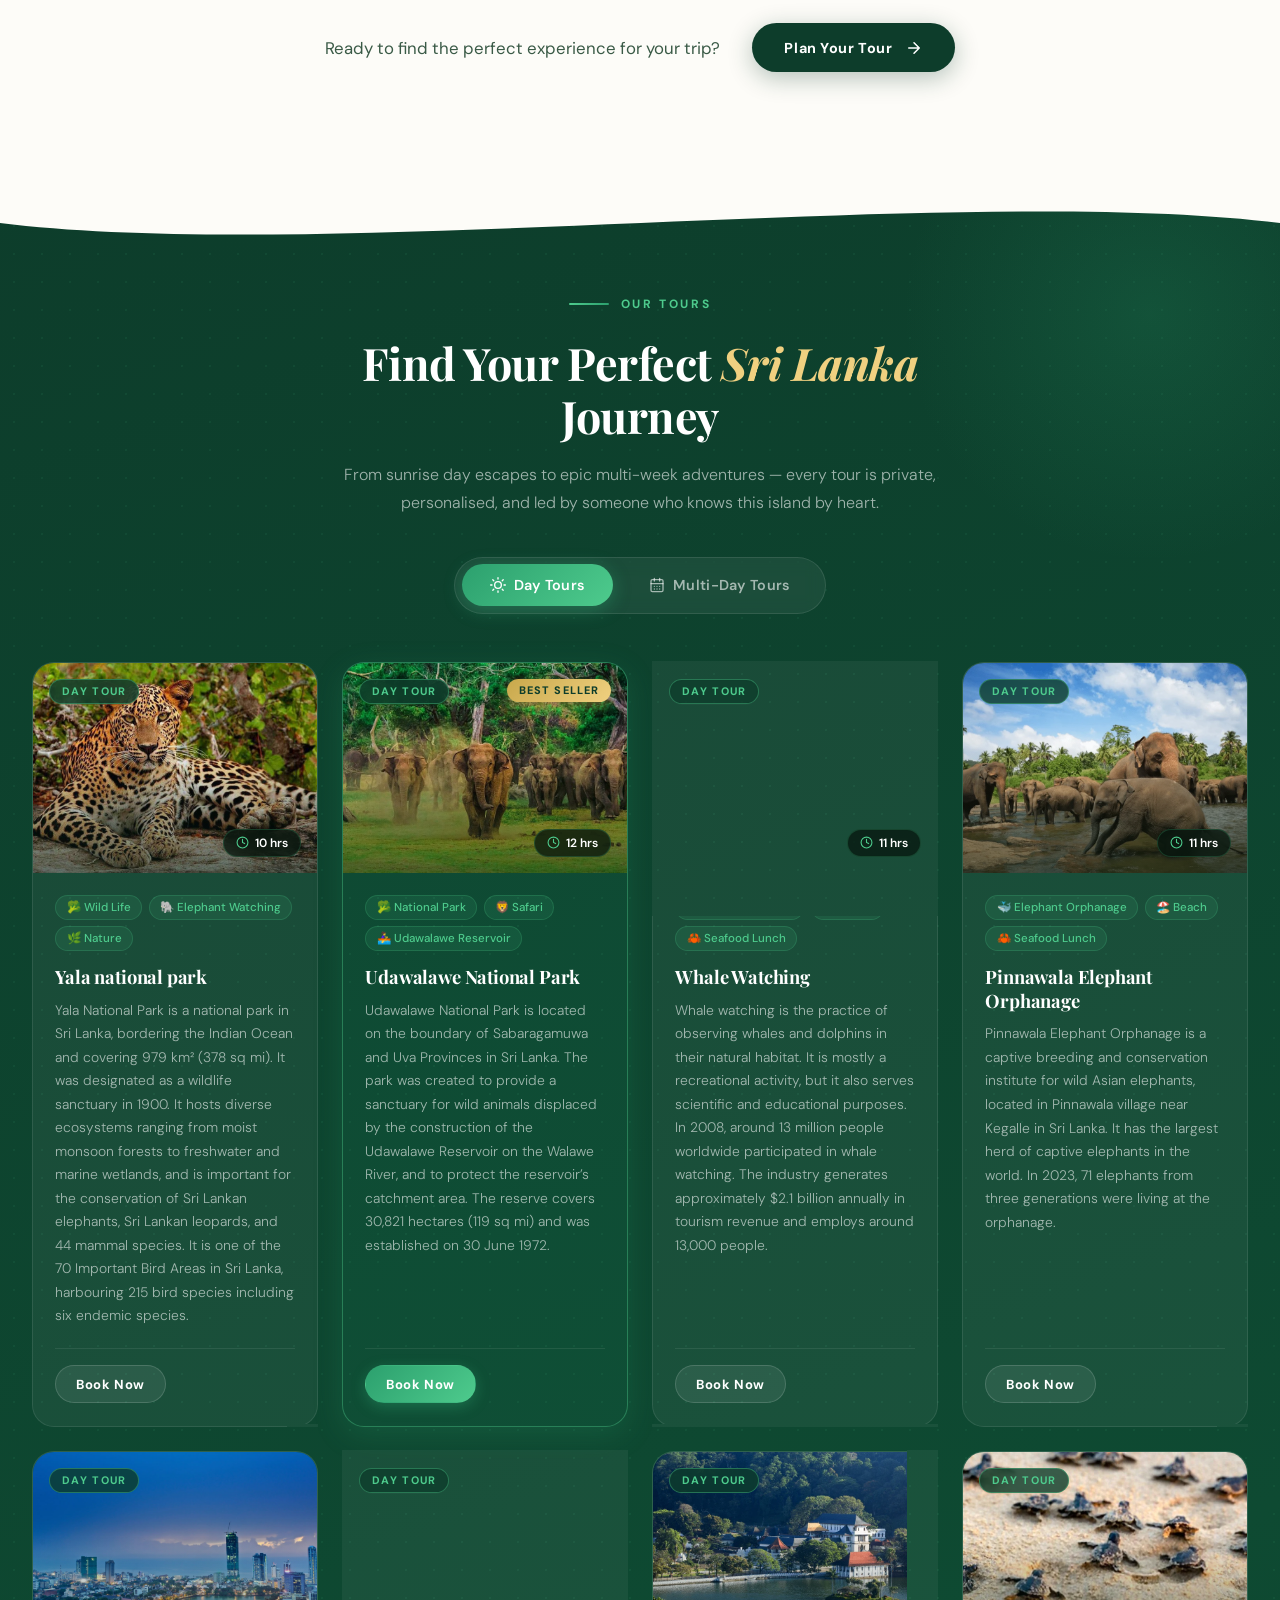
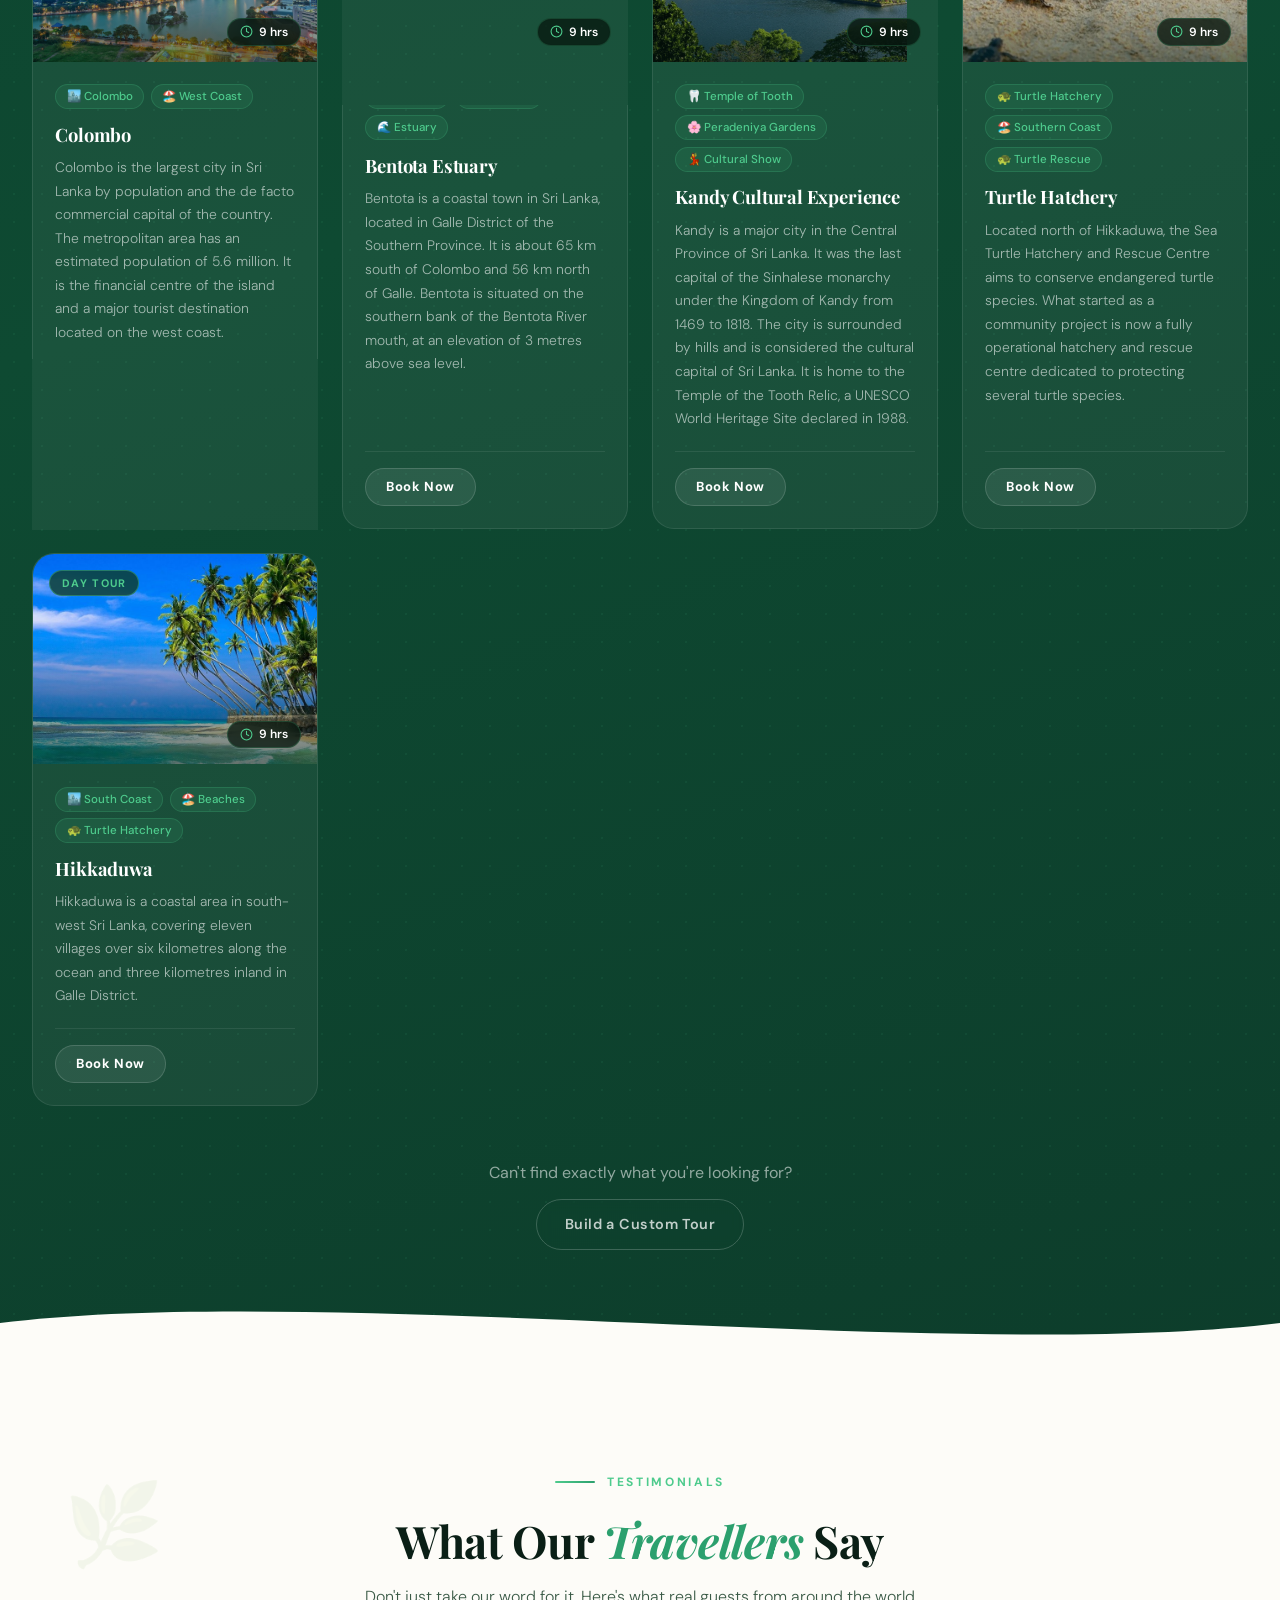
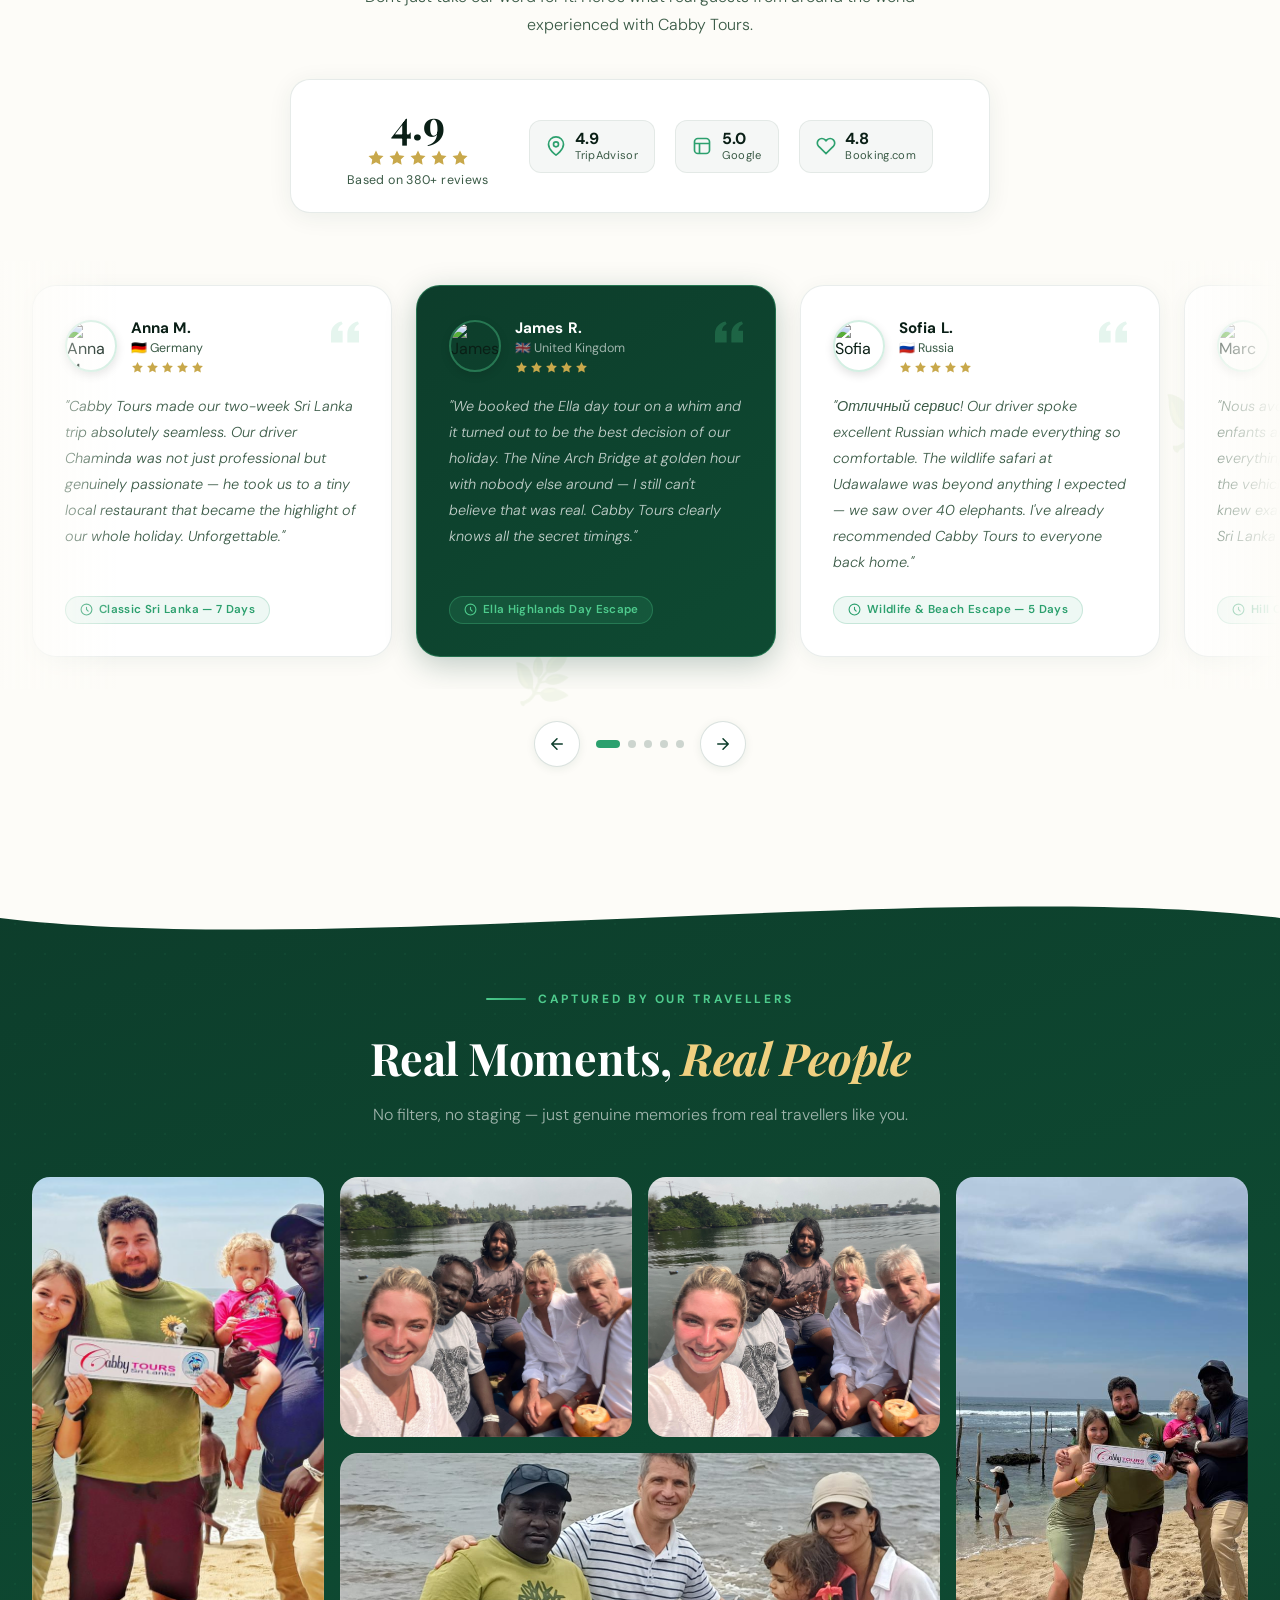
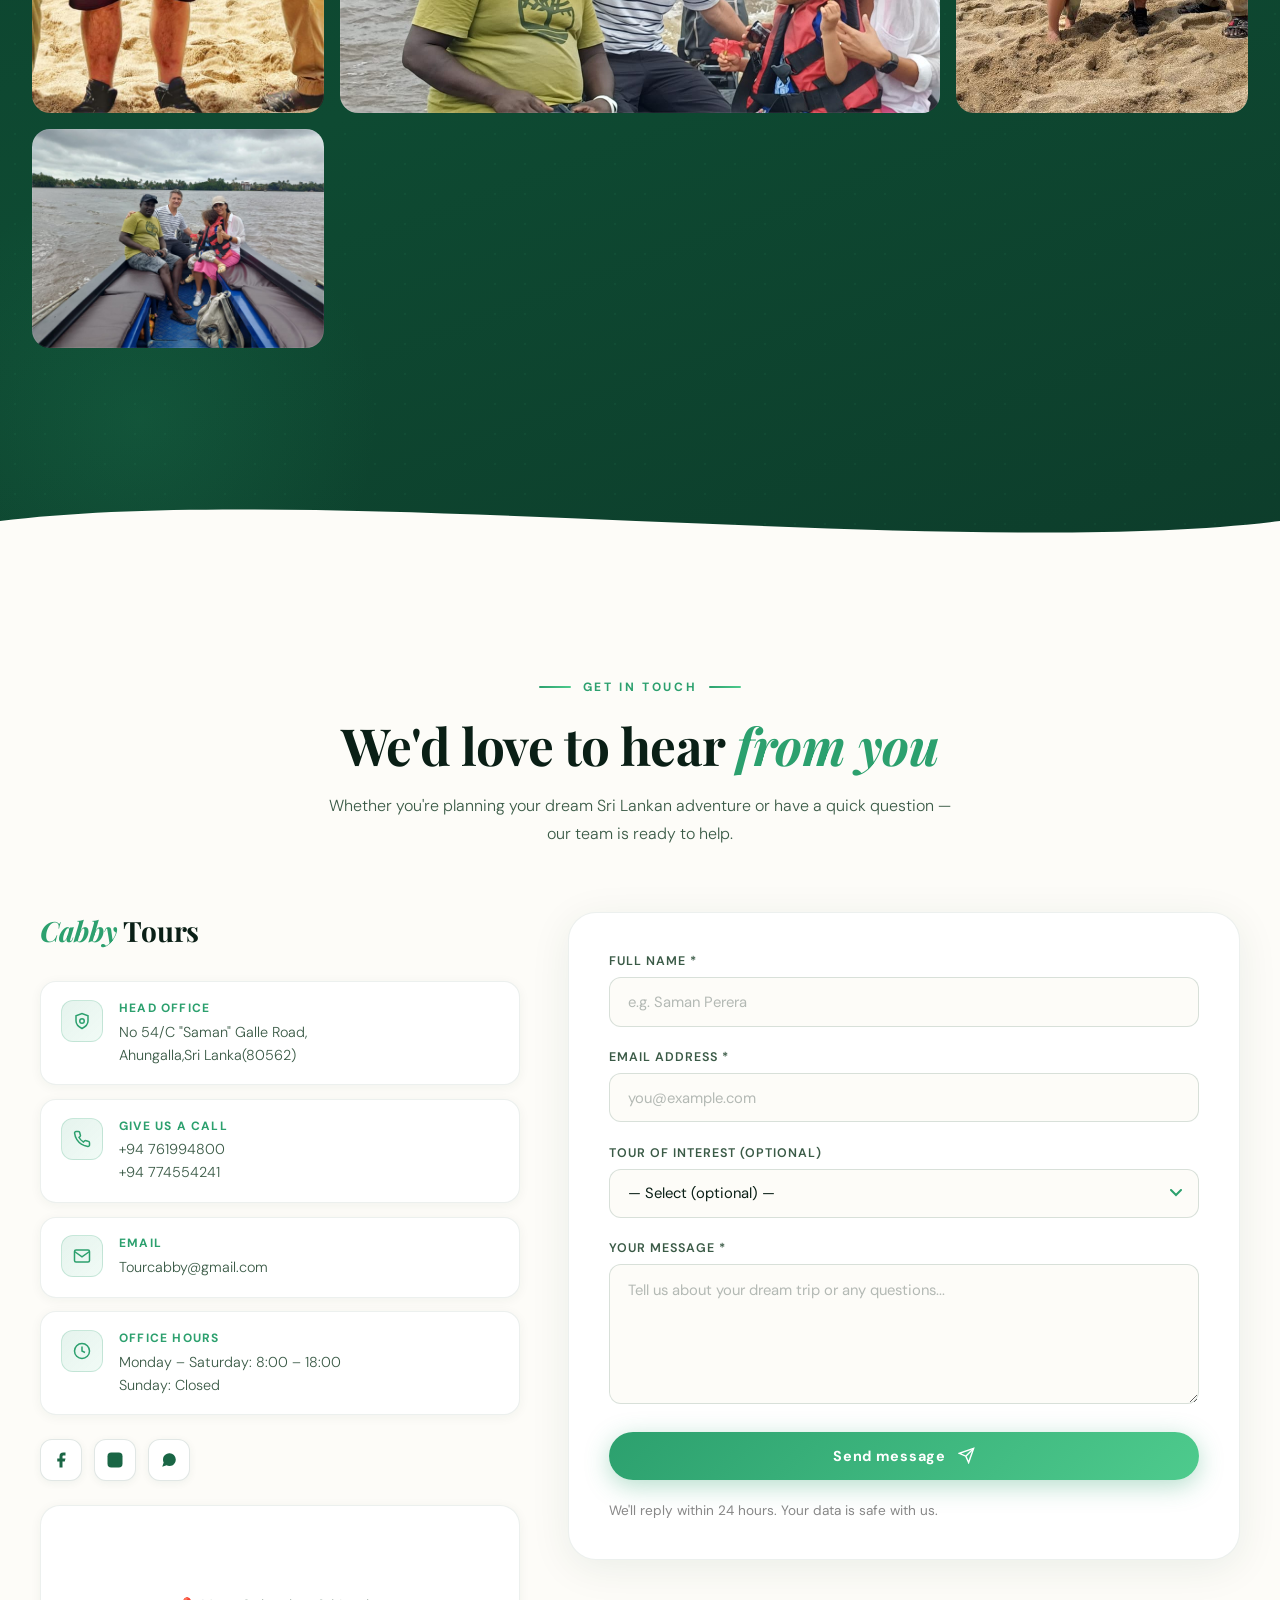
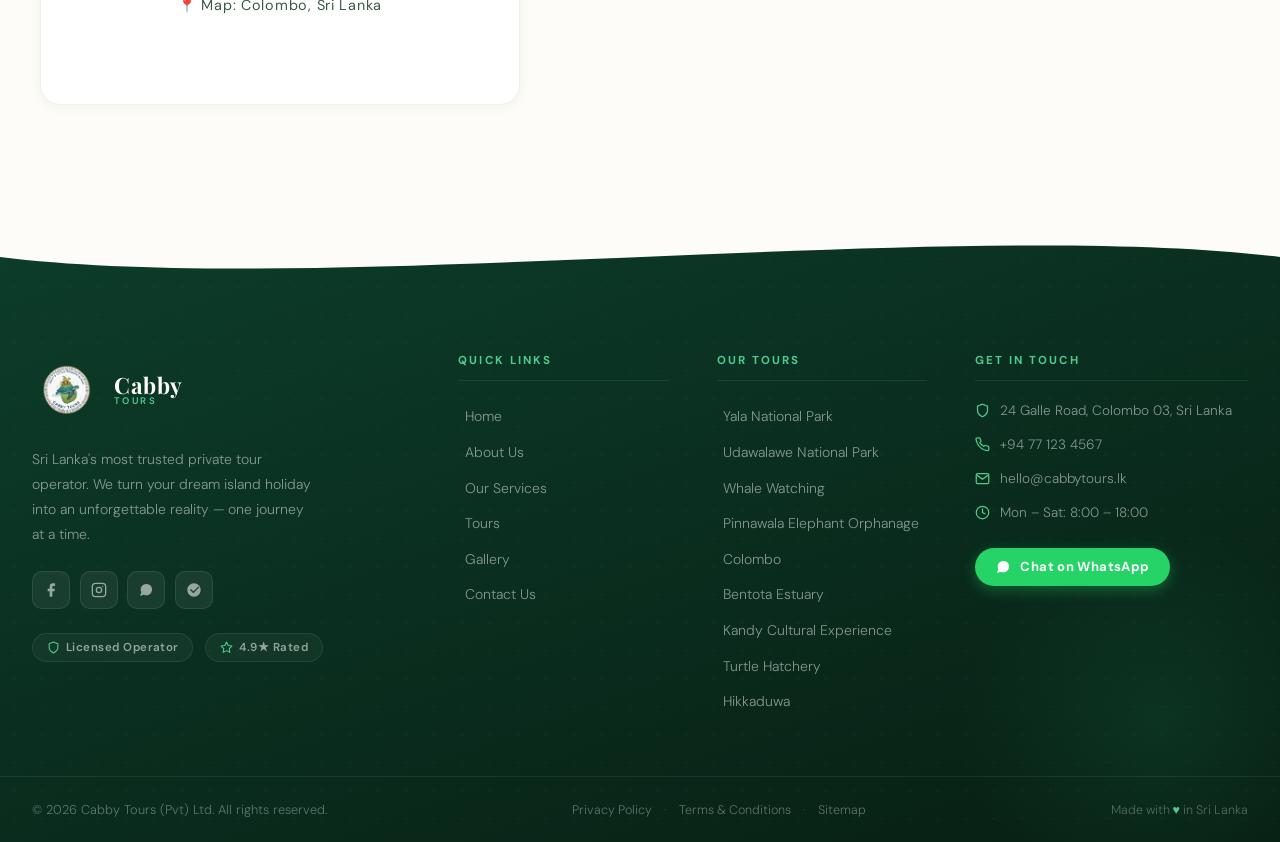
==== commit 141b3fc7: "Contact Details Updated" ====
--- a/index.html
+++ b/index.html
@@ -1178,21 +1178,21 @@
           <span class="info-icon"><svg viewBox="0 0 24 24" fill="none" stroke="currentColor" stroke-width="2"><path d="M12 22s-8-4-8-10V5l8-3 8 3v7c0 6-8 10-8 10z"/><circle cx="12" cy="12" r="3"/></svg></span>
           <div class="info-text">
             <h4 data-i18n="contact.addressTitle">Head Office</h4>
-            <p data-i18n="contact.address">24 Galle Road, Colombo 03,<br>Sri Lanka</p>
+            <p data-i18n="contact.address">No 54/C "Saman" Galle Road,<br>Ahungalla,Sri Lanka(80562)</p>
           </div>
         </div>
         <div class="info-item">
           <span class="info-icon"><svg viewBox="0 0 24 24" fill="none" stroke="currentColor" stroke-width="2"><path d="M22 16.92v3a1.999 1.999 0 0 1-2.18 2 19.79 19.79 0 0 1-8.63-3.07 19.5 19.5 0 0 1-6-6 19.79 19.79 0 0 1-3.07-8.67A2 2 0 0 1 4.11 2h3a2 2 0 0 1 2 1.72c.127.96.362 1.903.7 2.81a2 2 0 0 1-.45 2.11L8 10a16 16 0 0 0 6 6l1.27-1.27a1.999 1.999 0 0 1 2.11-.45c.907.339 1.85.574 2.81.7A2 2 0 0 1 22 16.92z"/></svg></span>
           <div class="info-text">
             <h4 data-i18n="contact.phoneTitle">Give us a call</h4>
-            <p><a href="tel:+94112223344">+94 11 222 3344</a><br><a href="tel:+94771234567">+94 77 123 4567</a></p>
+            <p><a href="tel:+94112223344">+94 761994800</a><br><a href="tel:+94771234567">+94 774554241</a></p>
           </div>
         </div>
         <div class="info-item">
           <span class="info-icon"><svg viewBox="0 0 24 24" fill="none" stroke="currentColor" stroke-width="2"><path d="M4 4h16c1.1 0 2 .9 2 2v12c0 1.1-.9 2-2 2H4c-1.1 0-2-.9-2-2V6c0-1.1.9-2 2-2z"/><polyline points="22,6 12,13 2,6"/></svg></span>
           <div class="info-text">
             <h4 data-i18n="contact.emailTitle">Email</h4>
-            <p><a href="mailto:hello@cabbytours.lk">hello@cabbytours.lk</a><br><a href="mailto:reservations@cabbytours.lk">reservations@cabbytours.lk</a></p>
+            <p><a href="mailto:hello@cabbytours.lk">Tourcabby@gmail.com</a><br><a href="mailto:reservations@cabbytours.lk"></a></p>
           </div>
         </div>
         <div class="info-item">
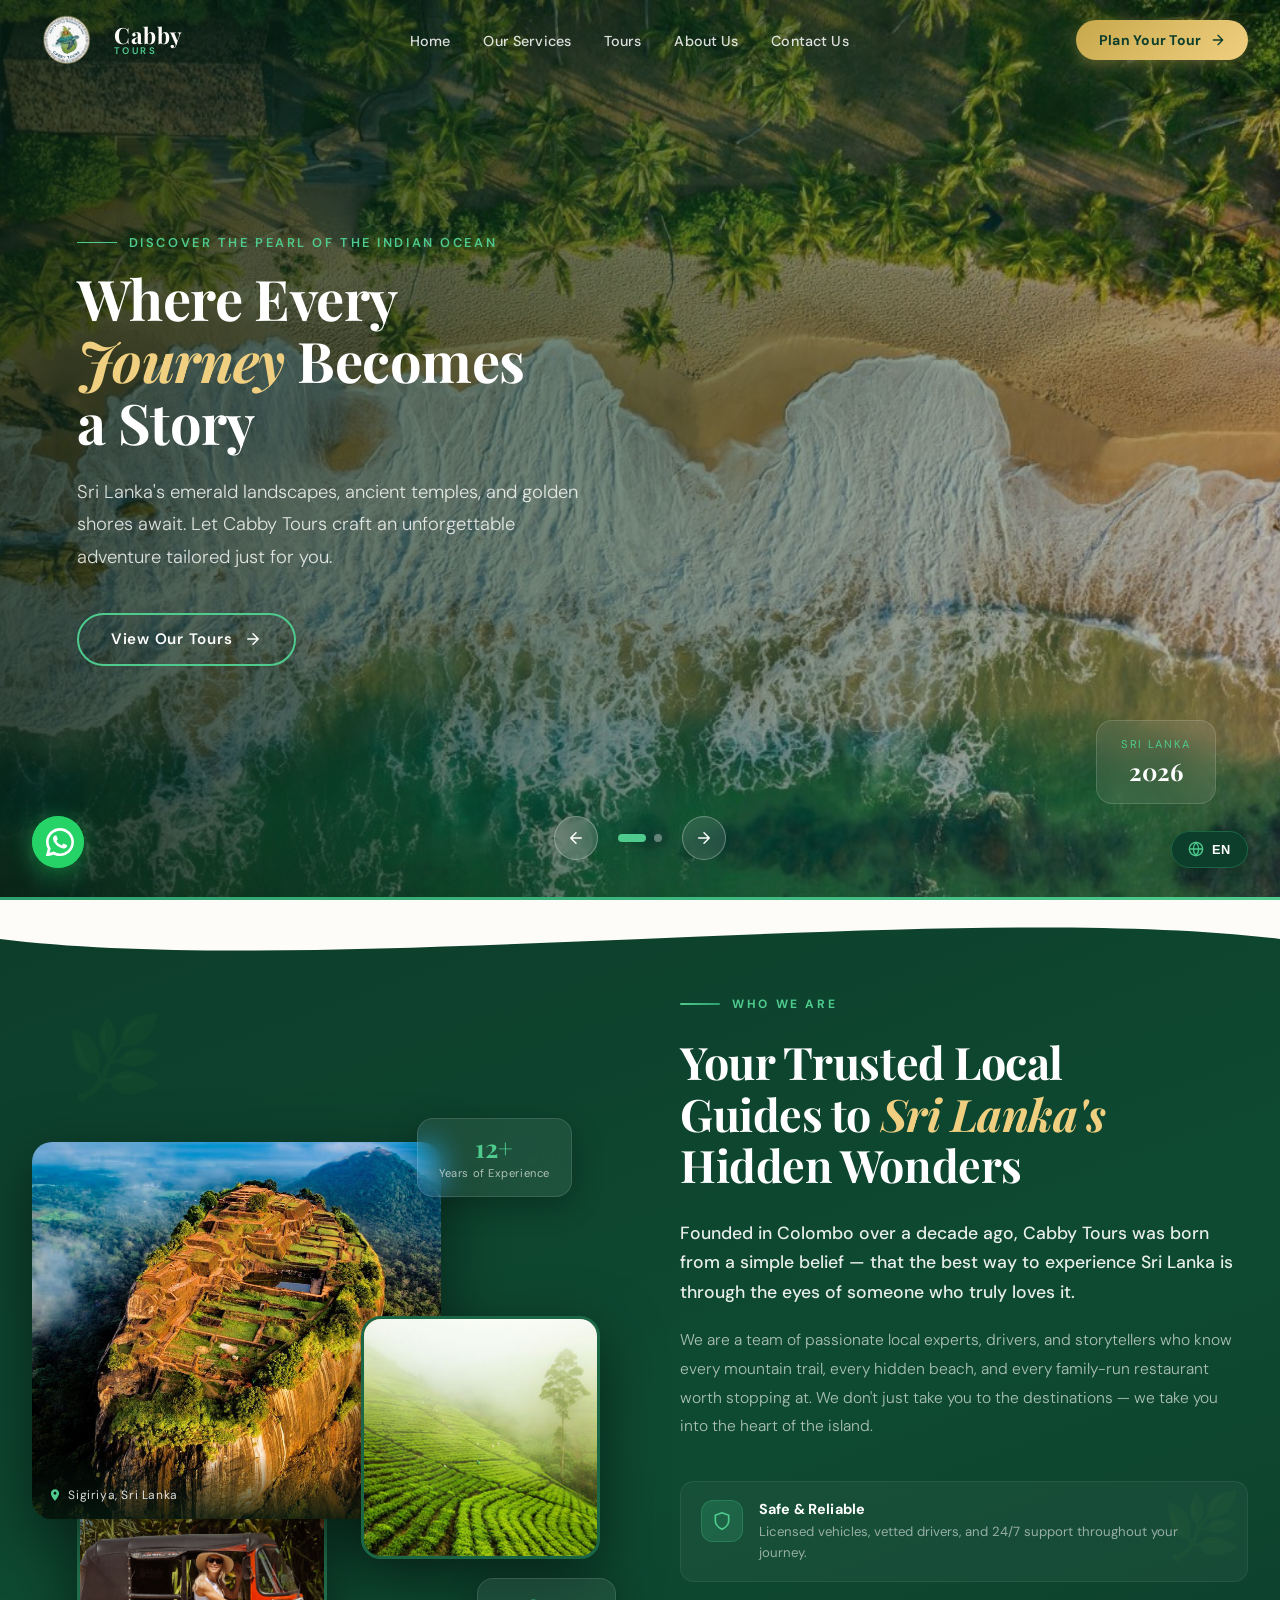
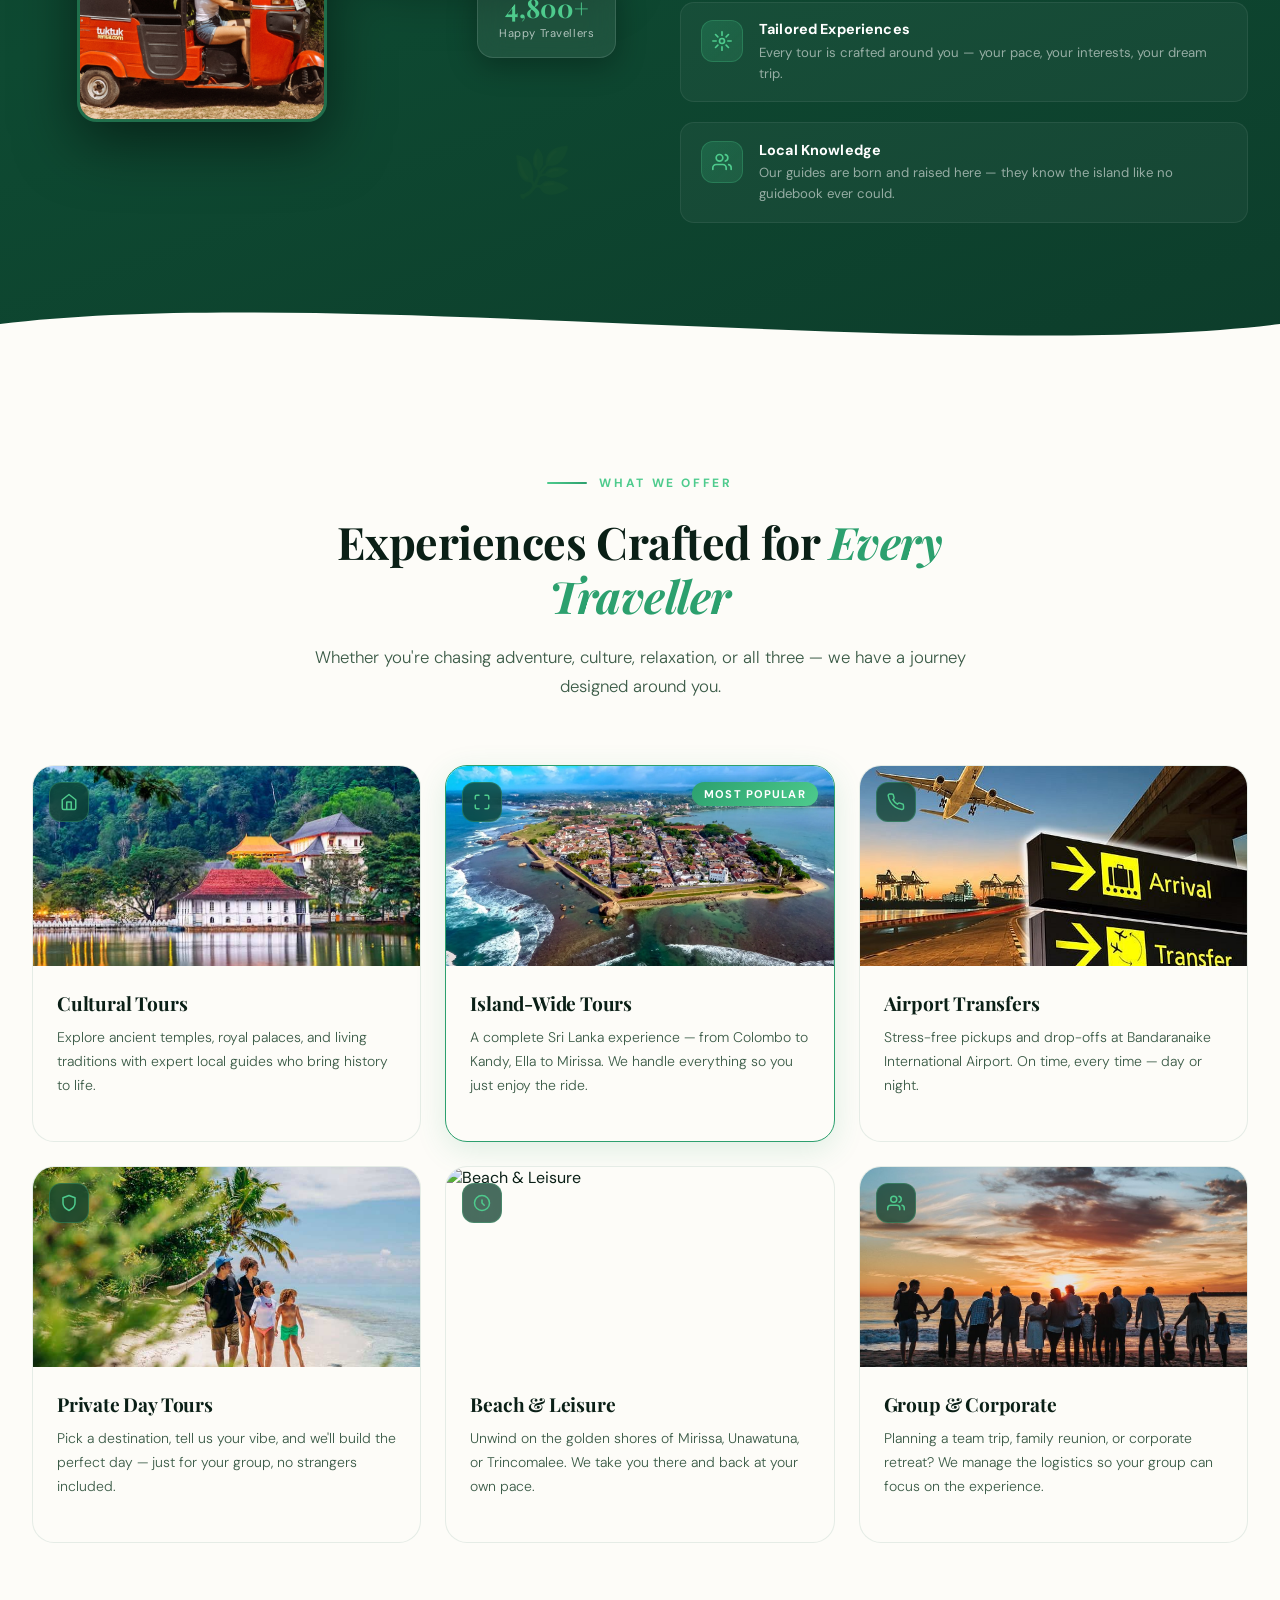
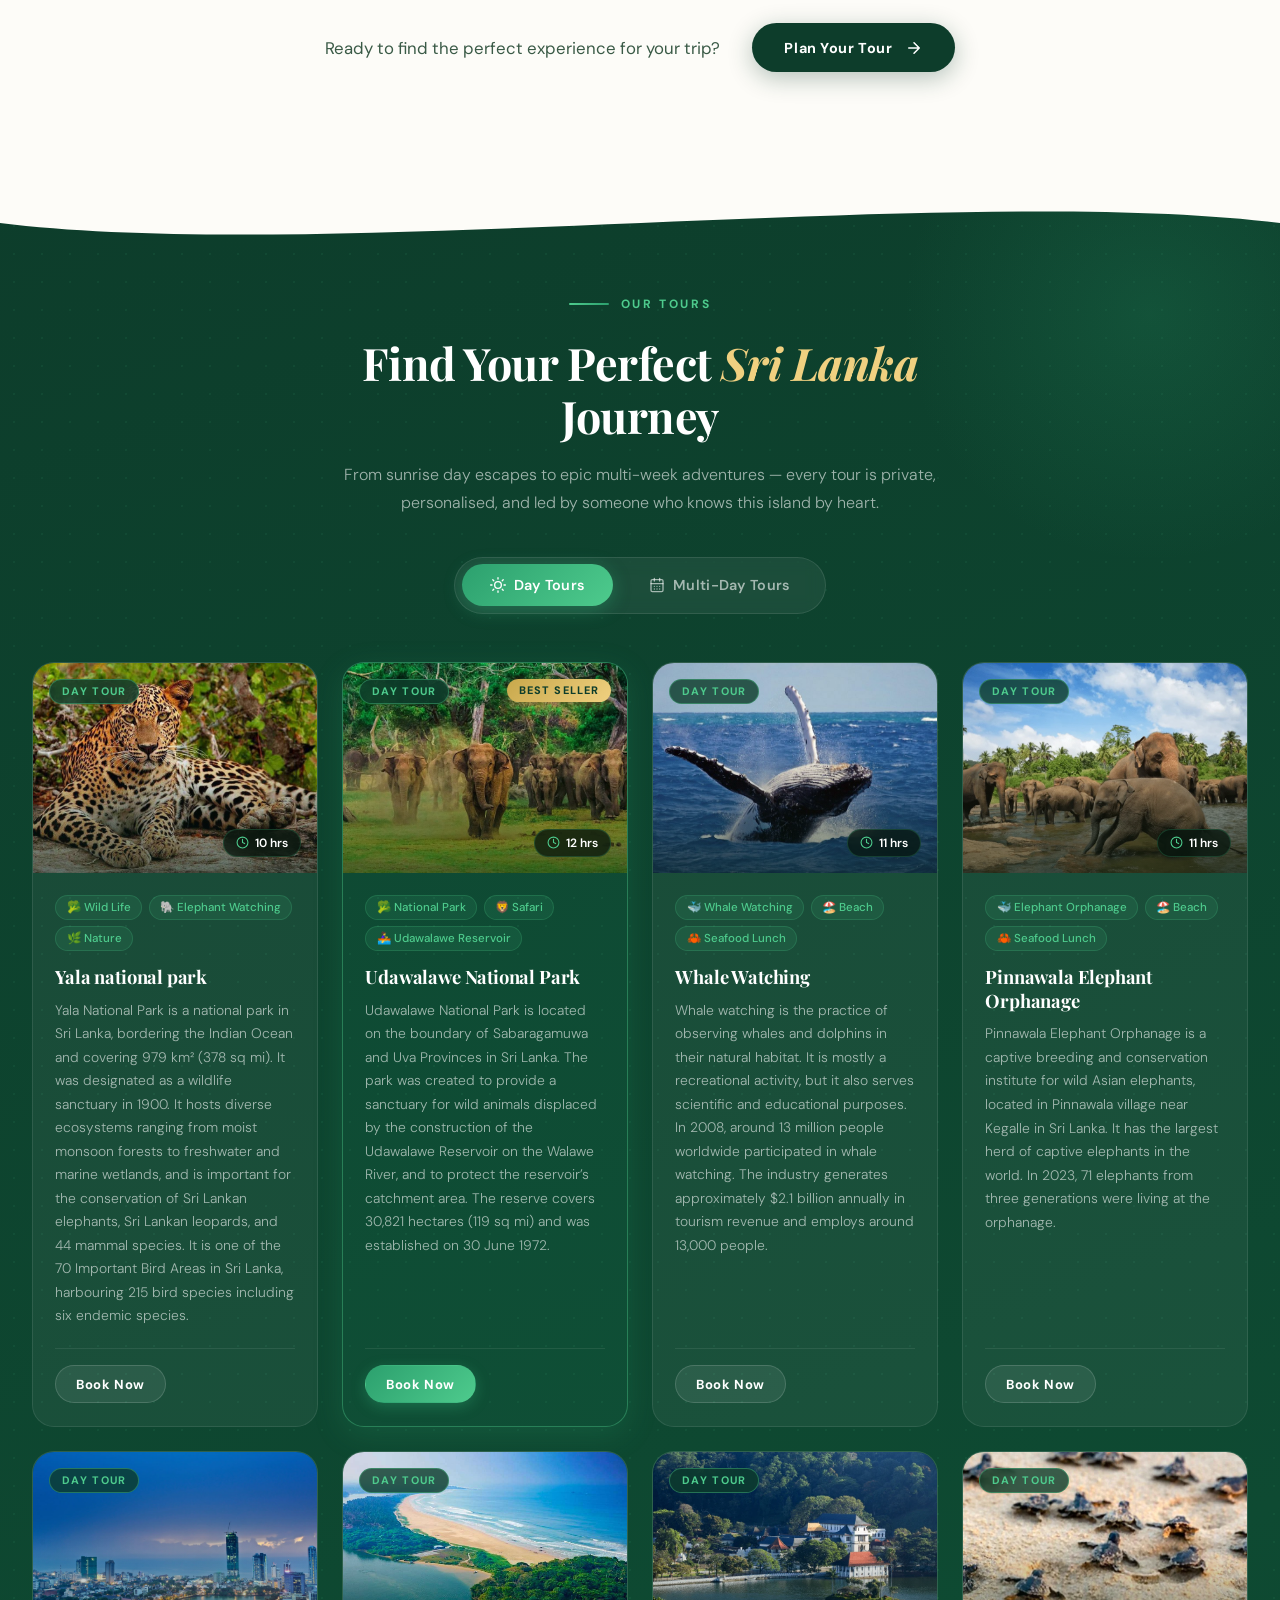
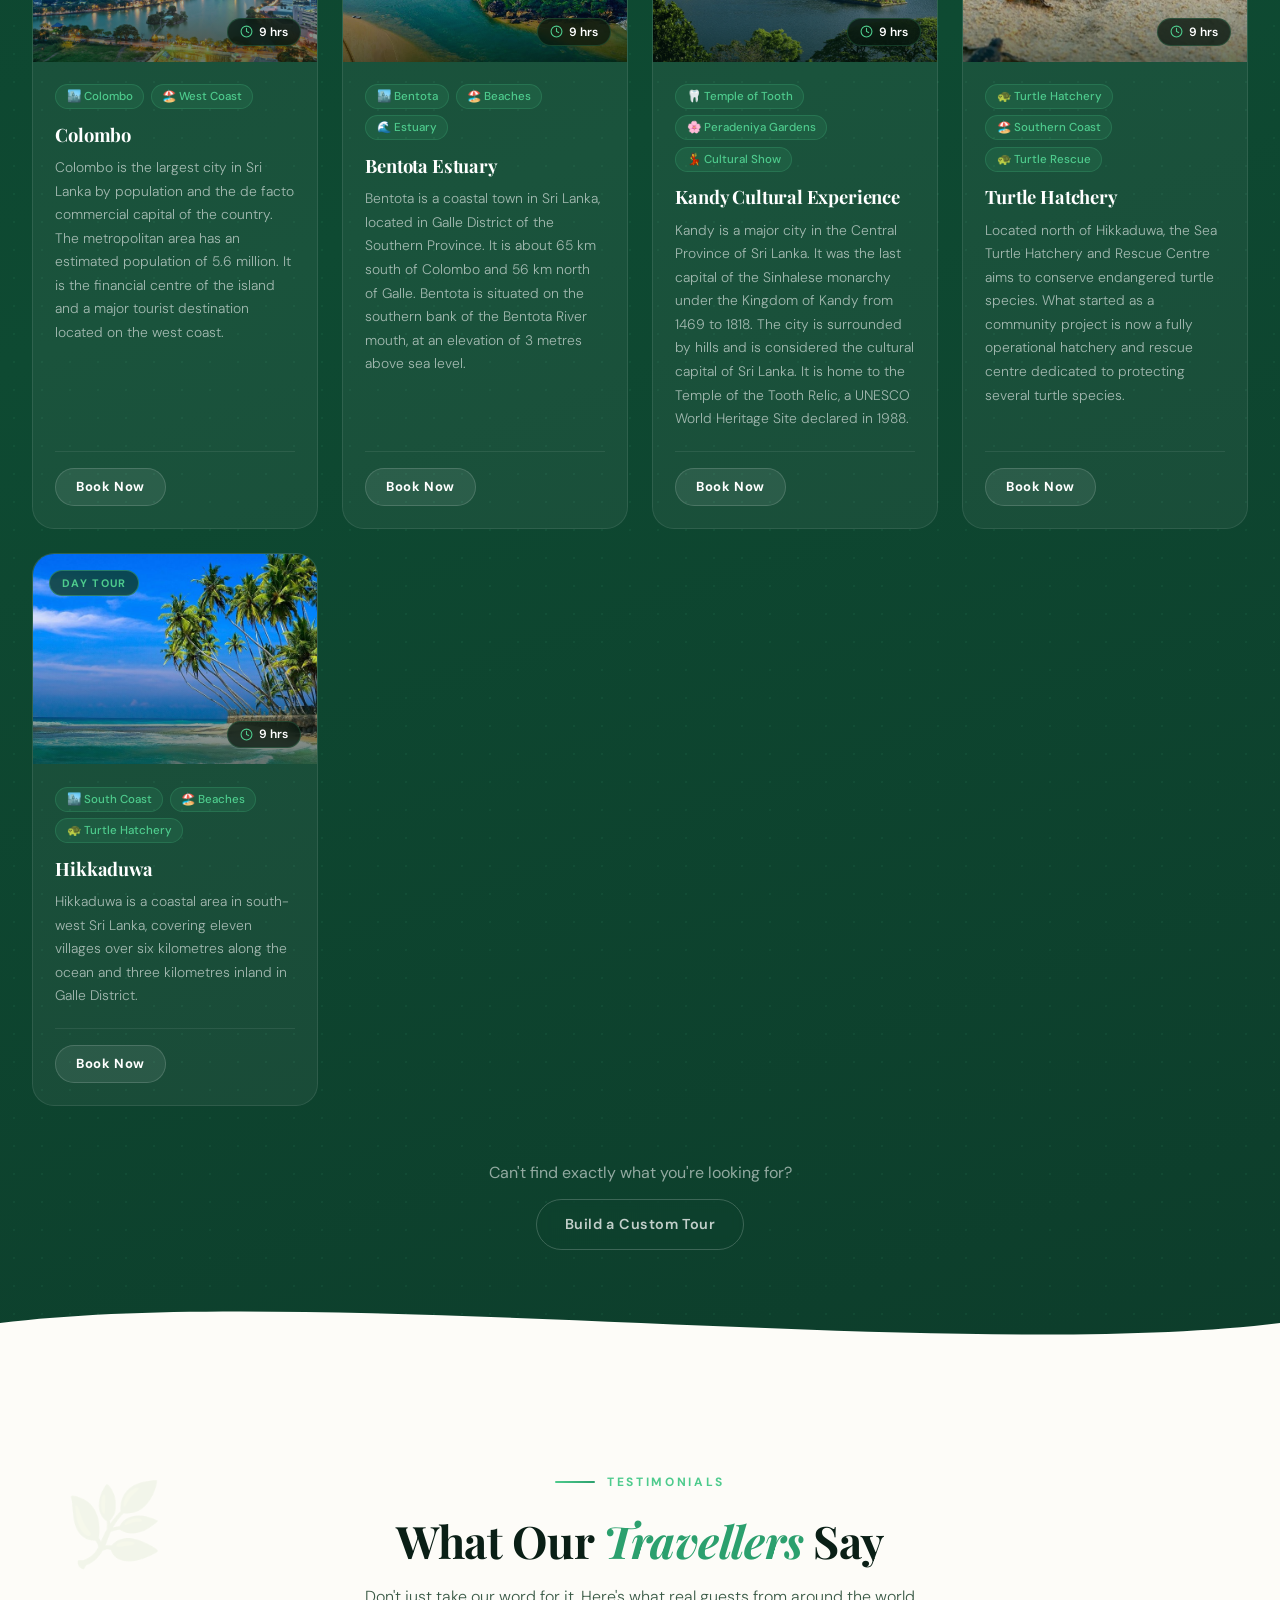
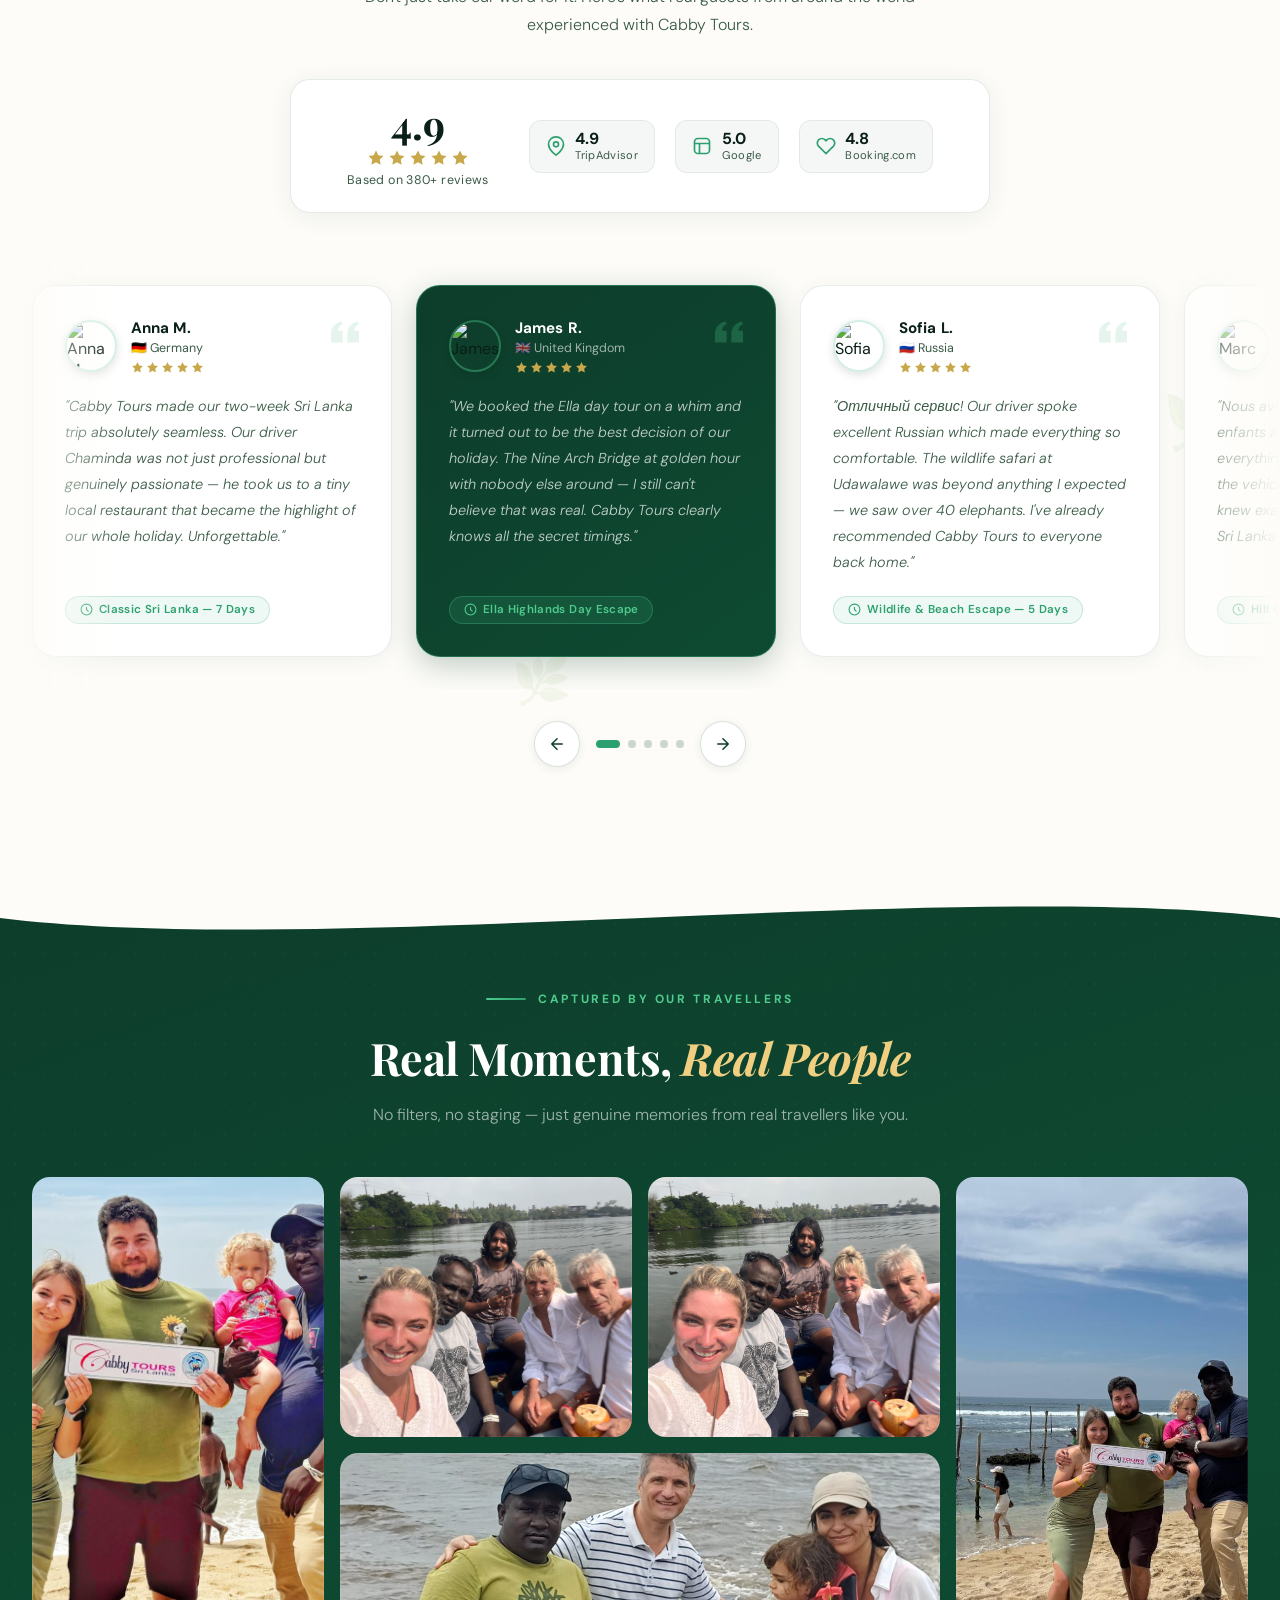
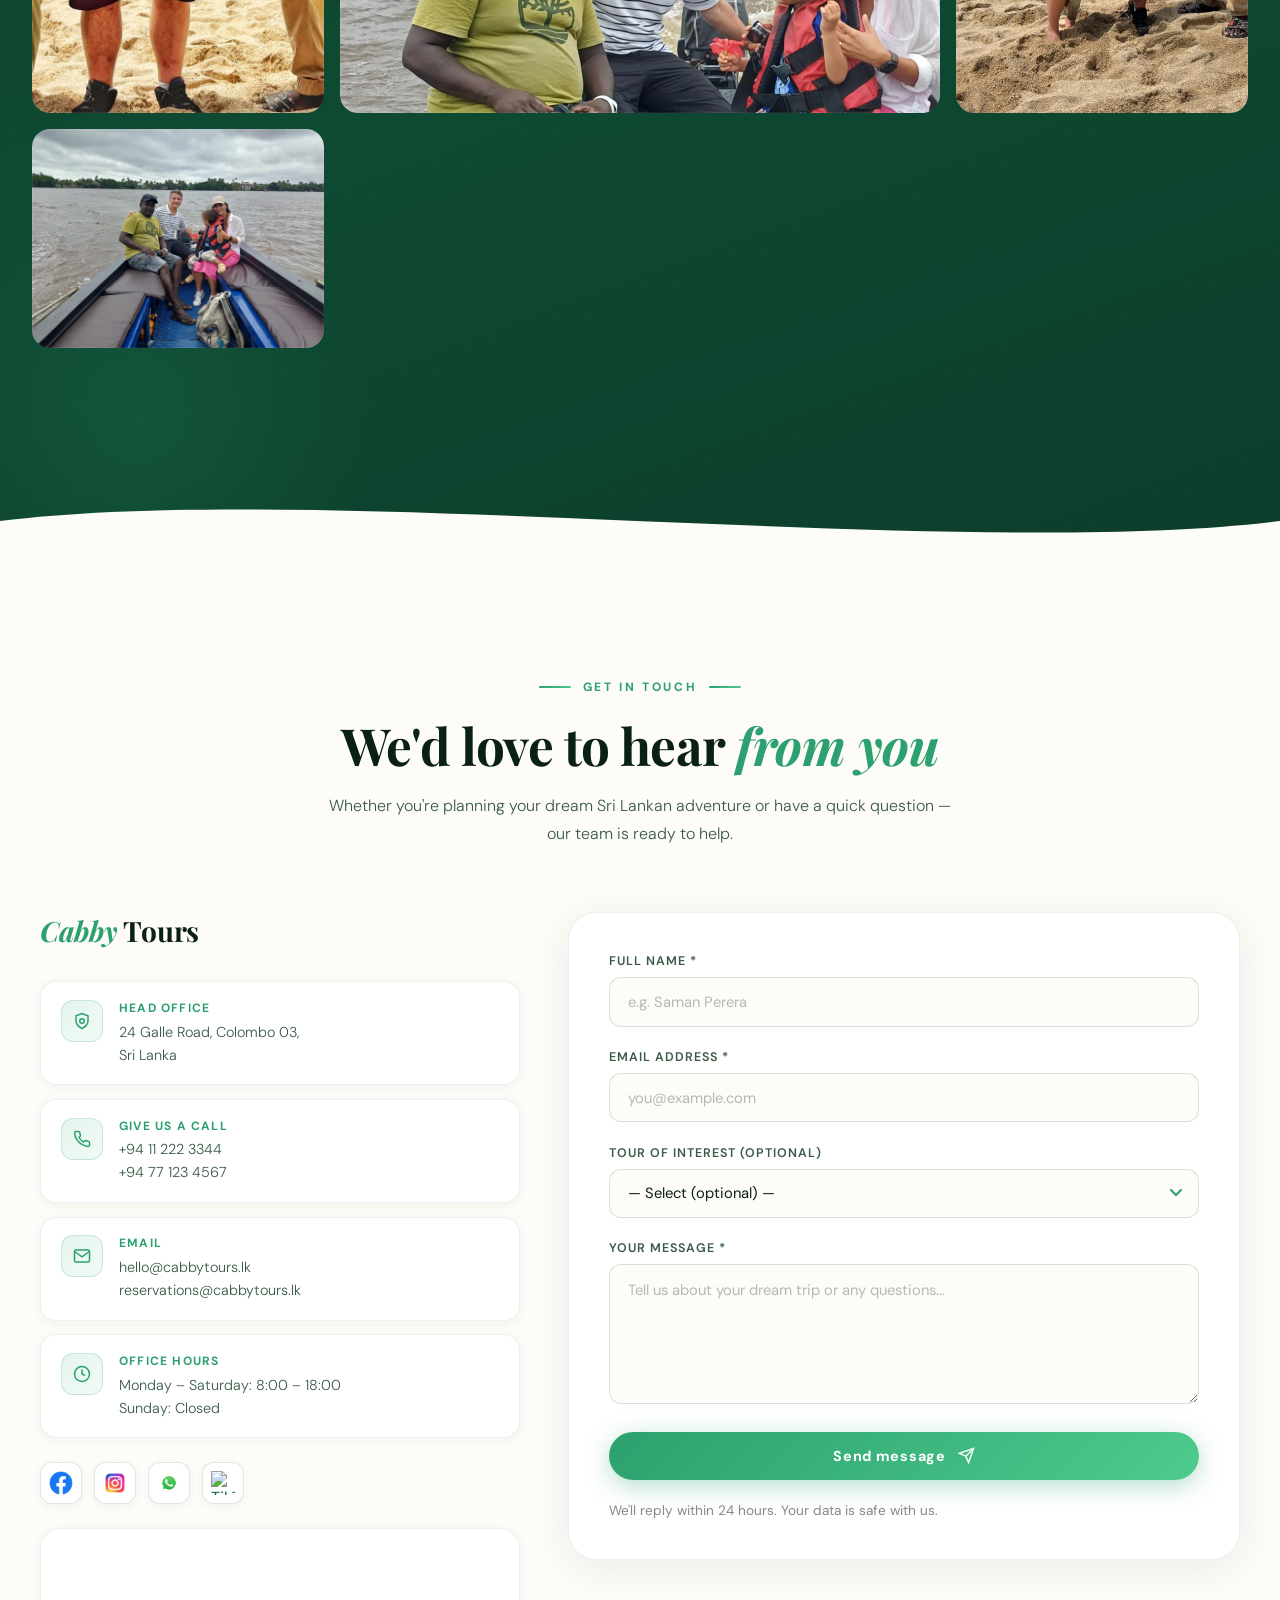
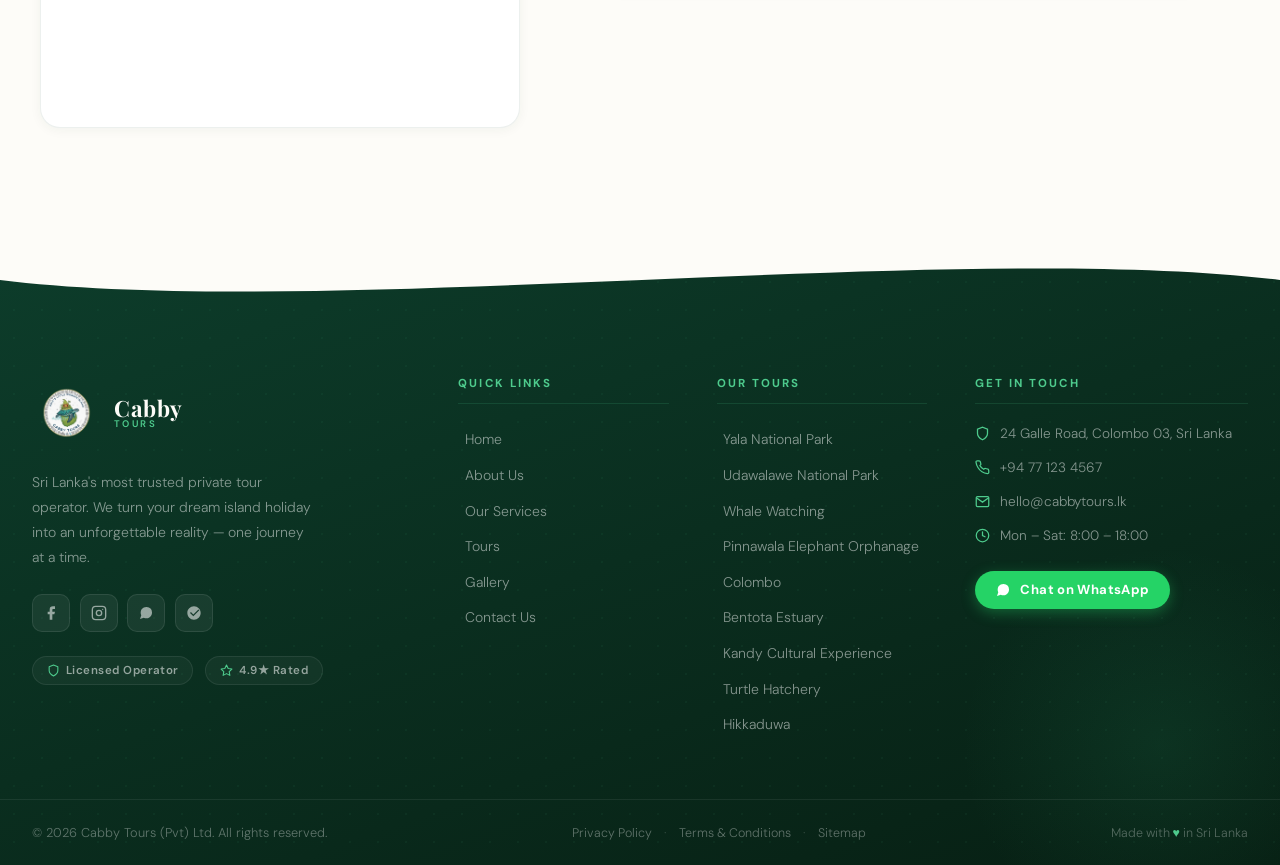
==== commit 9e6f05f0: "social media links" ====
--- a/index.html
+++ b/index.html
@@ -1178,21 +1178,21 @@
           <span class="info-icon"><svg viewBox="0 0 24 24" fill="none" stroke="currentColor" stroke-width="2"><path d="M12 22s-8-4-8-10V5l8-3 8 3v7c0 6-8 10-8 10z"/><circle cx="12" cy="12" r="3"/></svg></span>
           <div class="info-text">
             <h4 data-i18n="contact.addressTitle">Head Office</h4>
-            <p data-i18n="contact.address">No 54/C "Saman" Galle Road,<br>Ahungalla,Sri Lanka(80562)</p>
+            <p data-i18n="contact.address">24 Galle Road, Colombo 03,<br>Sri Lanka</p>
           </div>
         </div>
         <div class="info-item">
           <span class="info-icon"><svg viewBox="0 0 24 24" fill="none" stroke="currentColor" stroke-width="2"><path d="M22 16.92v3a1.999 1.999 0 0 1-2.18 2 19.79 19.79 0 0 1-8.63-3.07 19.5 19.5 0 0 1-6-6 19.79 19.79 0 0 1-3.07-8.67A2 2 0 0 1 4.11 2h3a2 2 0 0 1 2 1.72c.127.96.362 1.903.7 2.81a2 2 0 0 1-.45 2.11L8 10a16 16 0 0 0 6 6l1.27-1.27a1.999 1.999 0 0 1 2.11-.45c.907.339 1.85.574 2.81.7A2 2 0 0 1 22 16.92z"/></svg></span>
           <div class="info-text">
             <h4 data-i18n="contact.phoneTitle">Give us a call</h4>
-            <p><a href="tel:+94112223344">+94 761994800</a><br><a href="tel:+94771234567">+94 774554241</a></p>
+            <p><a href="tel:+94112223344">+94 11 222 3344</a><br><a href="tel:+94771234567">+94 77 123 4567</a></p>
           </div>
         </div>
         <div class="info-item">
           <span class="info-icon"><svg viewBox="0 0 24 24" fill="none" stroke="currentColor" stroke-width="2"><path d="M4 4h16c1.1 0 2 .9 2 2v12c0 1.1-.9 2-2 2H4c-1.1 0-2-.9-2-2V6c0-1.1.9-2 2-2z"/><polyline points="22,6 12,13 2,6"/></svg></span>
           <div class="info-text">
             <h4 data-i18n="contact.emailTitle">Email</h4>
-            <p><a href="mailto:hello@cabbytours.lk">Tourcabby@gmail.com</a><br><a href="mailto:reservations@cabbytours.lk"></a></p>
+            <p><a href="mailto:hello@cabbytours.lk">hello@cabbytours.lk</a><br><a href="mailto:reservations@cabbytours.lk">reservations@cabbytours.lk</a></p>
           </div>
         </div>
         <div class="info-item">
@@ -1204,14 +1204,15 @@
         </div>
 
         <div class="social-links">
-          <a href="#" class="social-icon" aria-label="Facebook"><svg viewBox="0 0 24 24" width="24" height="24" fill="currentColor"><path d="M18 2h-3a5 5 0 0 0-5 5v3H7v4h3v8h4v-8h3l1-4h-4V7a1 1 0 0 1 1-1h3z"/></svg></a>
-          <a href="#" class="social-icon" aria-label="Instagram"><svg viewBox="0 0 24 24" width="24" height="24" fill="currentColor"><rect x="2" y="2" width="20" height="20" rx="5"/><path d="M16 11.37A4 4 0 1 1 12.63 8 4 4 0 0 1 16 11.37z"/><line x1="17.5" y1="6.5" x2="17.51" y2="6.5"/></svg></a>
-          <a href="#" class="social-icon" aria-label="WhatsApp"><svg viewBox="0 0 24 24" width="24" height="24" fill="currentColor"><path d="M21 11.5a8.38 8.38 0 0 1-.9 3.8 8.5 8.5 0 0 1-7.6 4.7 8.38 8.38 0 0 1-3.8-.9L3 21l1.9-5.7a8.38 8.38 0 0 1-.9-3.8 8.5 8.5 0 0 1 4.7-7.6 8.38 8.38 0 0 1 3.8-.9h.5a8.48 8.48 0 0 1 8 8v.5z"/></svg></a>
+          <a href="https://www.facebook.com/cabbytours" class="social-icon" aria-label="Facebook"><img src="source/img/Social/Facebook.png" alt="Facebook" width="24" height="24"></a>
+          <a href="https://www.instagram.com/cabbytours" class="social-icon" aria-label="Instagram"><img src="source/img/Social/instagram.png" alt="Instagram" width="24" height="24"></a>
+          <a href="https://wa.me/94771234567" class="social-icon" aria-label="WhatsApp"><img src="source/img/Social/whatsapp.png" alt="WhatsAp" width="24" height="24"></a>
+          <a href="https://www.tiktok.com/@cabby.tours" class="social-icon" aria-label="TikTok"><img src="source/img/Social/TikTok.png" alt="TikTok" width="24" height="24"></a>
         </div>
 
         <!-- simple map placeholder -->
         <div class="map-placeholder" style="background: #2e3b40; height: 200px; display: flex; align-items: center; justify-content: center; color: #beb9ae; border-radius: 28px; margin-top: 2rem;">
-          <span>📍 Map: Colombo, Sri Lanka</span>
+        <iframe src="https://www.google.com/maps/embed?pb=!1m18!1m12!1m3!1d9527.043297550406!2d79.84228455143928!3d6.926007469923317!2m3!1f0!2f0!3f0!3m2!1i1024!2i768!4f13.1!3m3!1m2!1s0x3ae259396a72f305%3A0x5e7e24c6bf94136f!2sGalle%20Face%20Green!5e0!3m2!1sen!2slk!4v1772629424362!5m2!1sen!2slk" width="100%" height="100%" style="border:0;" allowfullscreen="" loading="lazy" referrerpolicy="no-referrer-when-downgrade"></iframe>
         </div>
       </div>
 
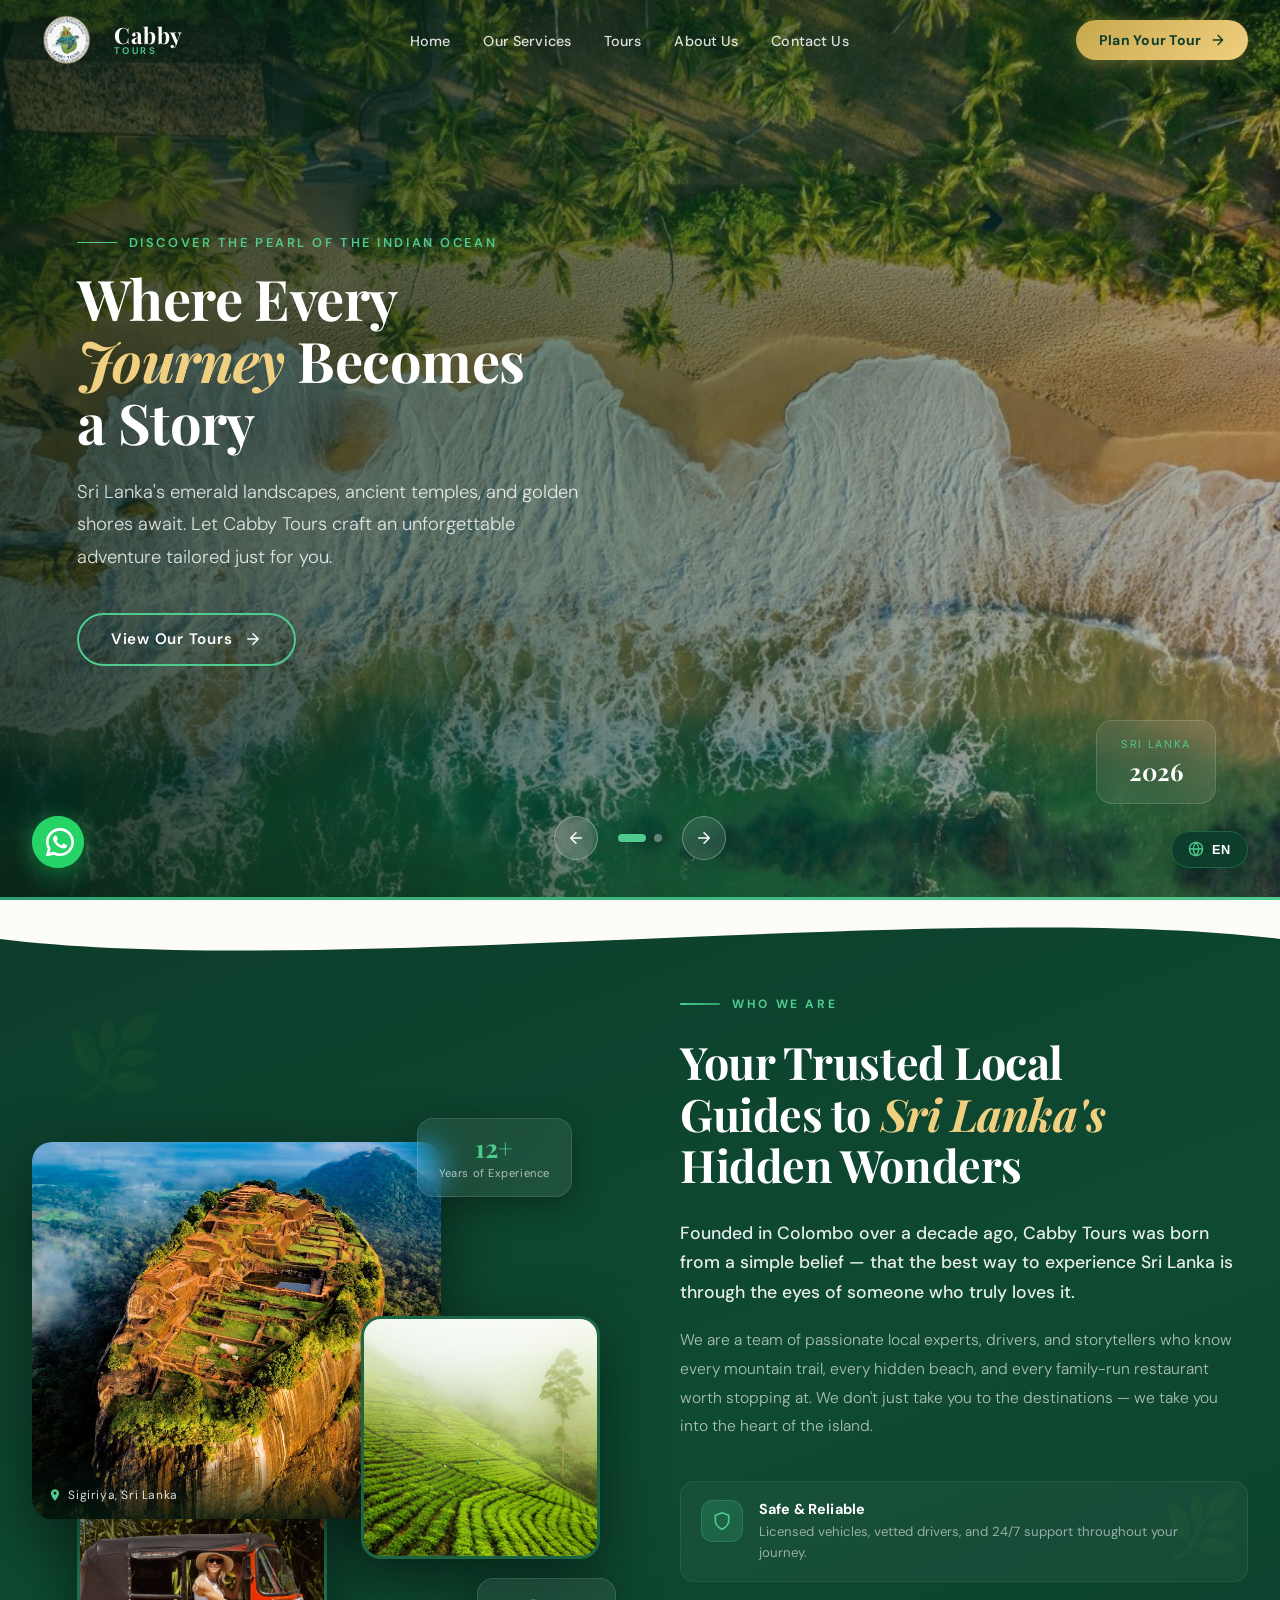
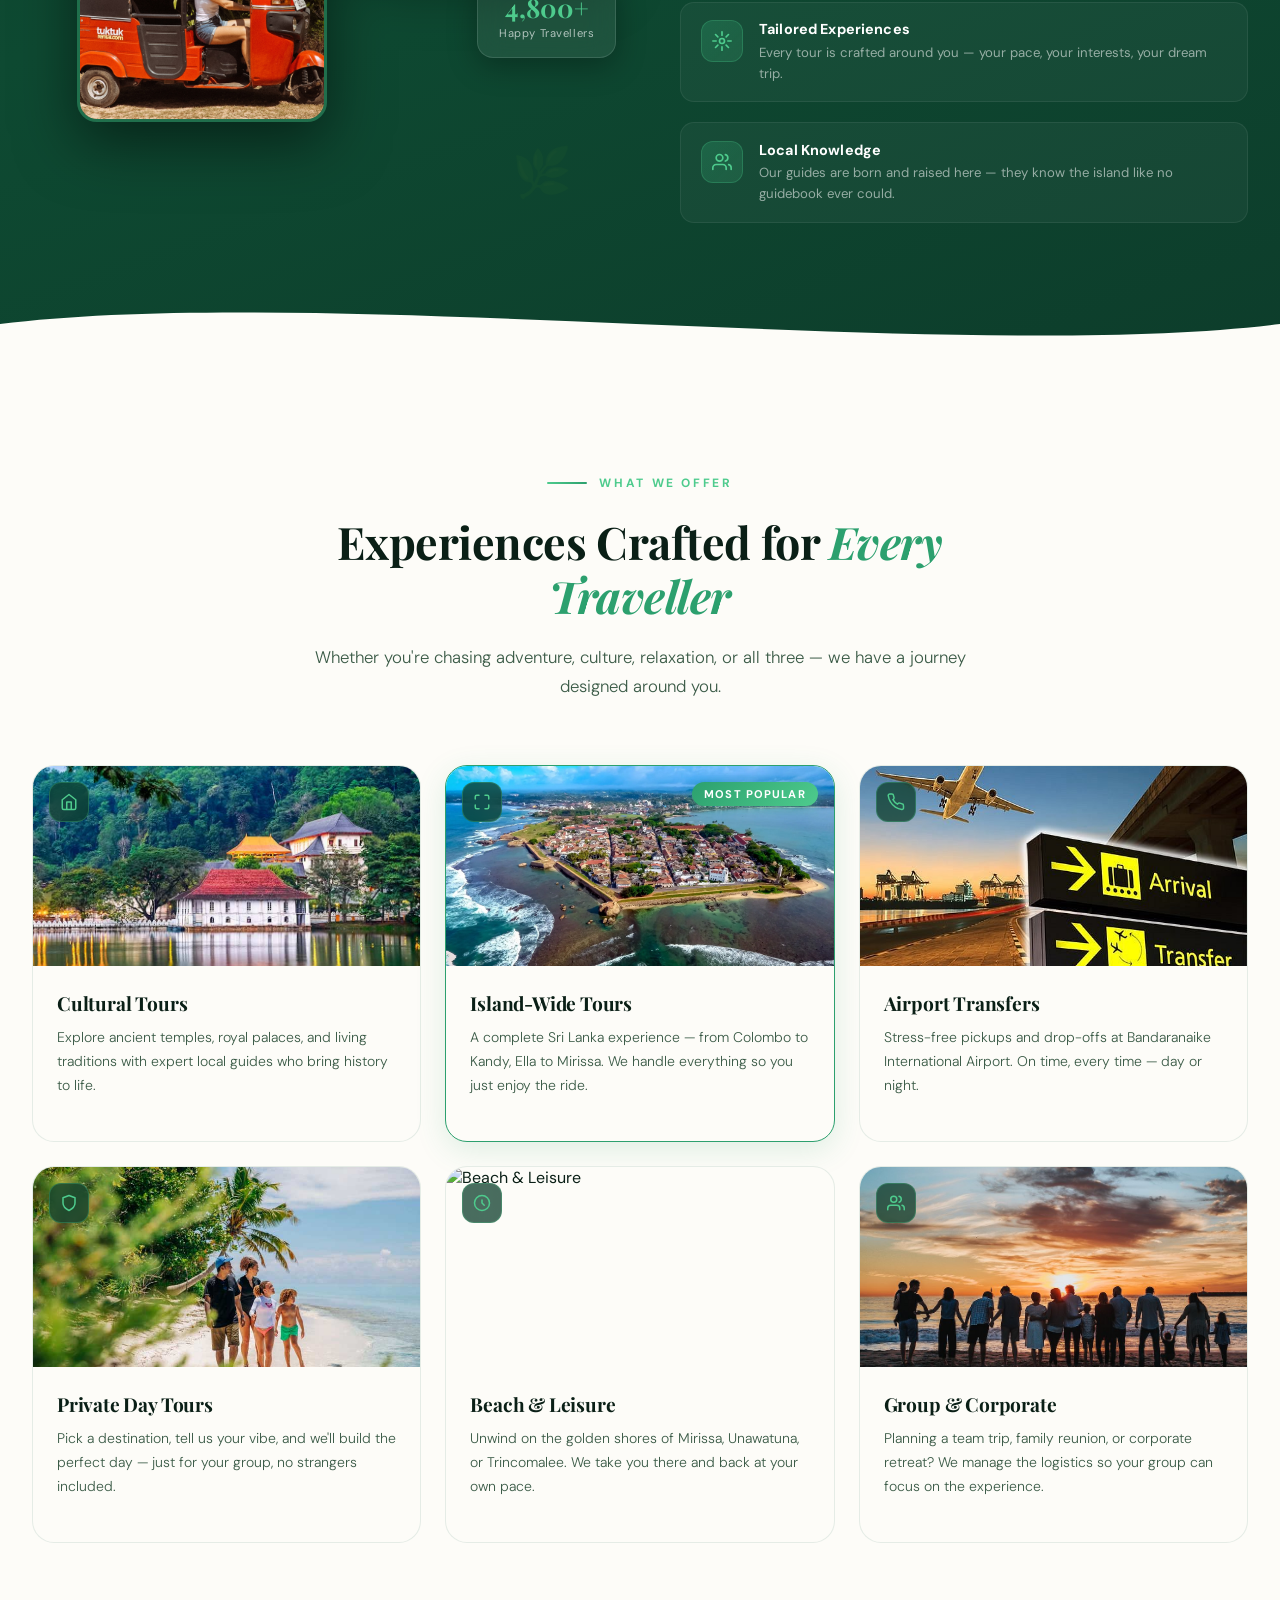
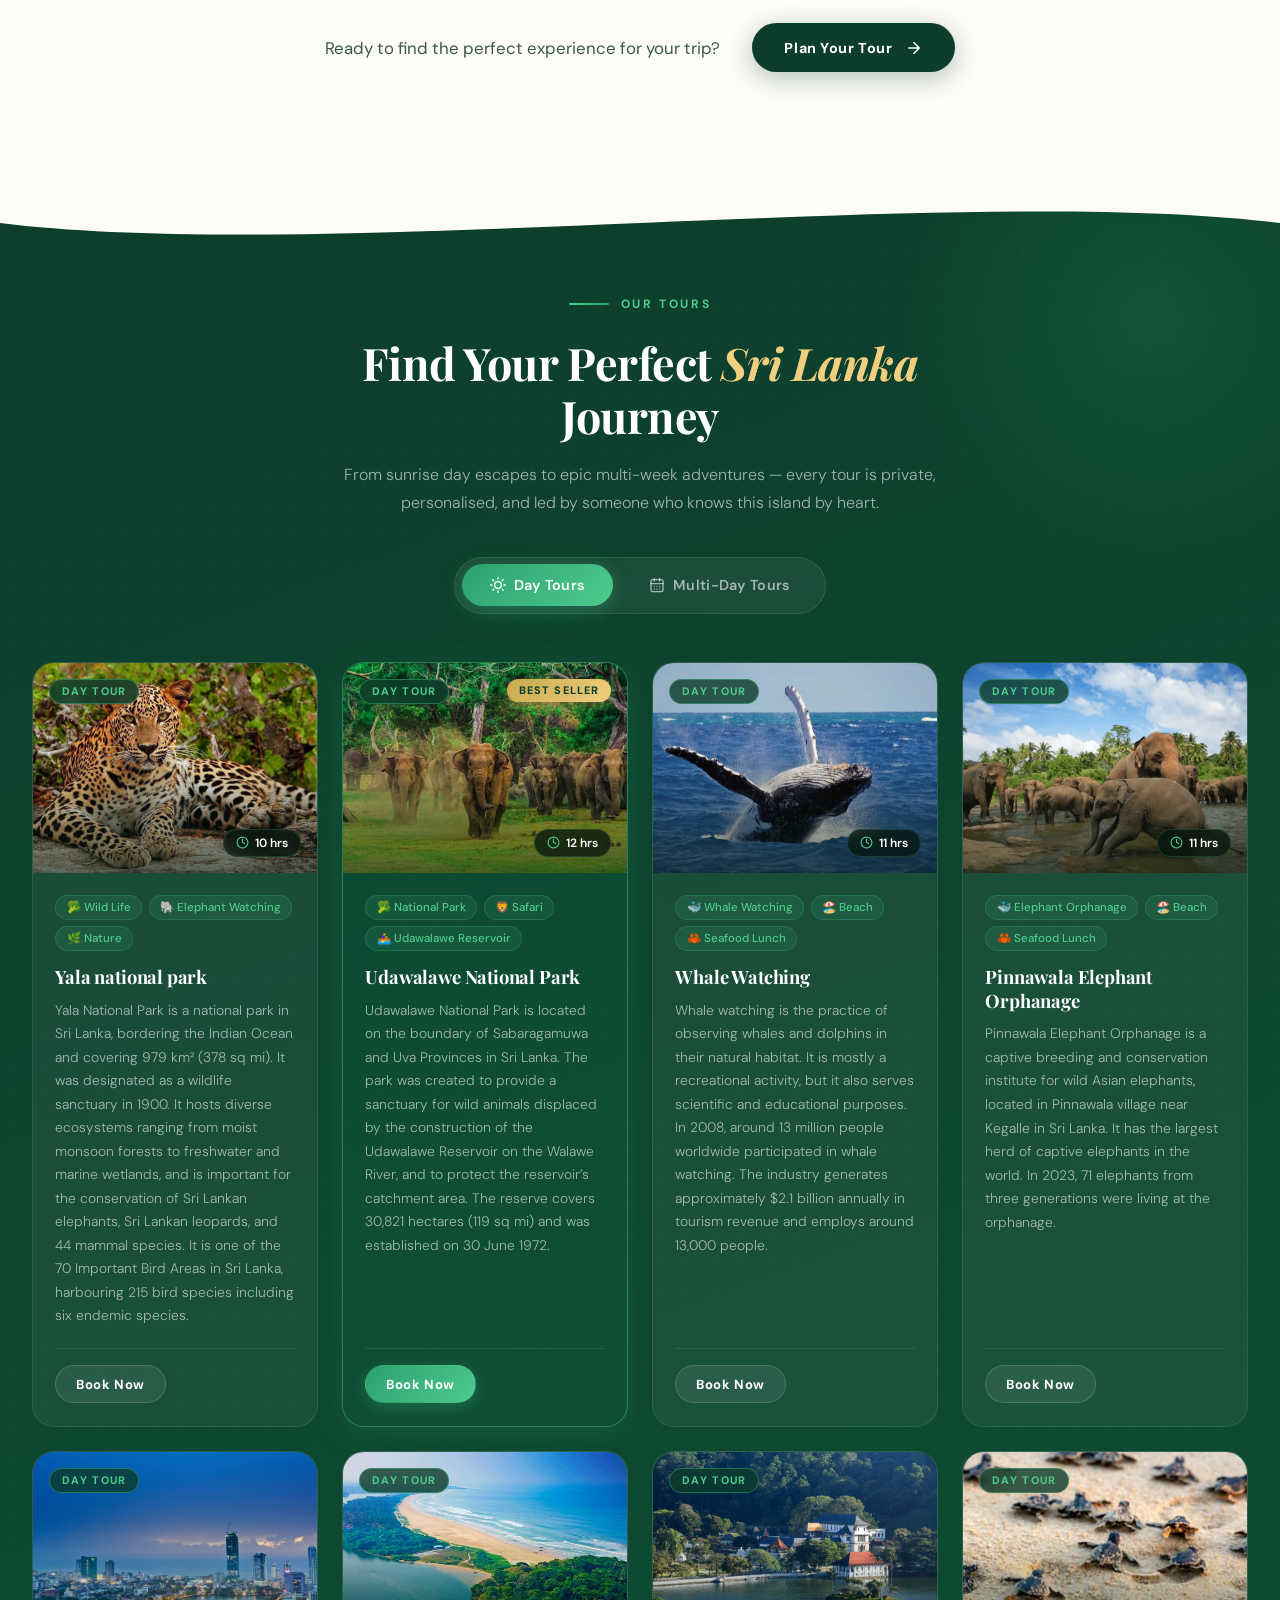
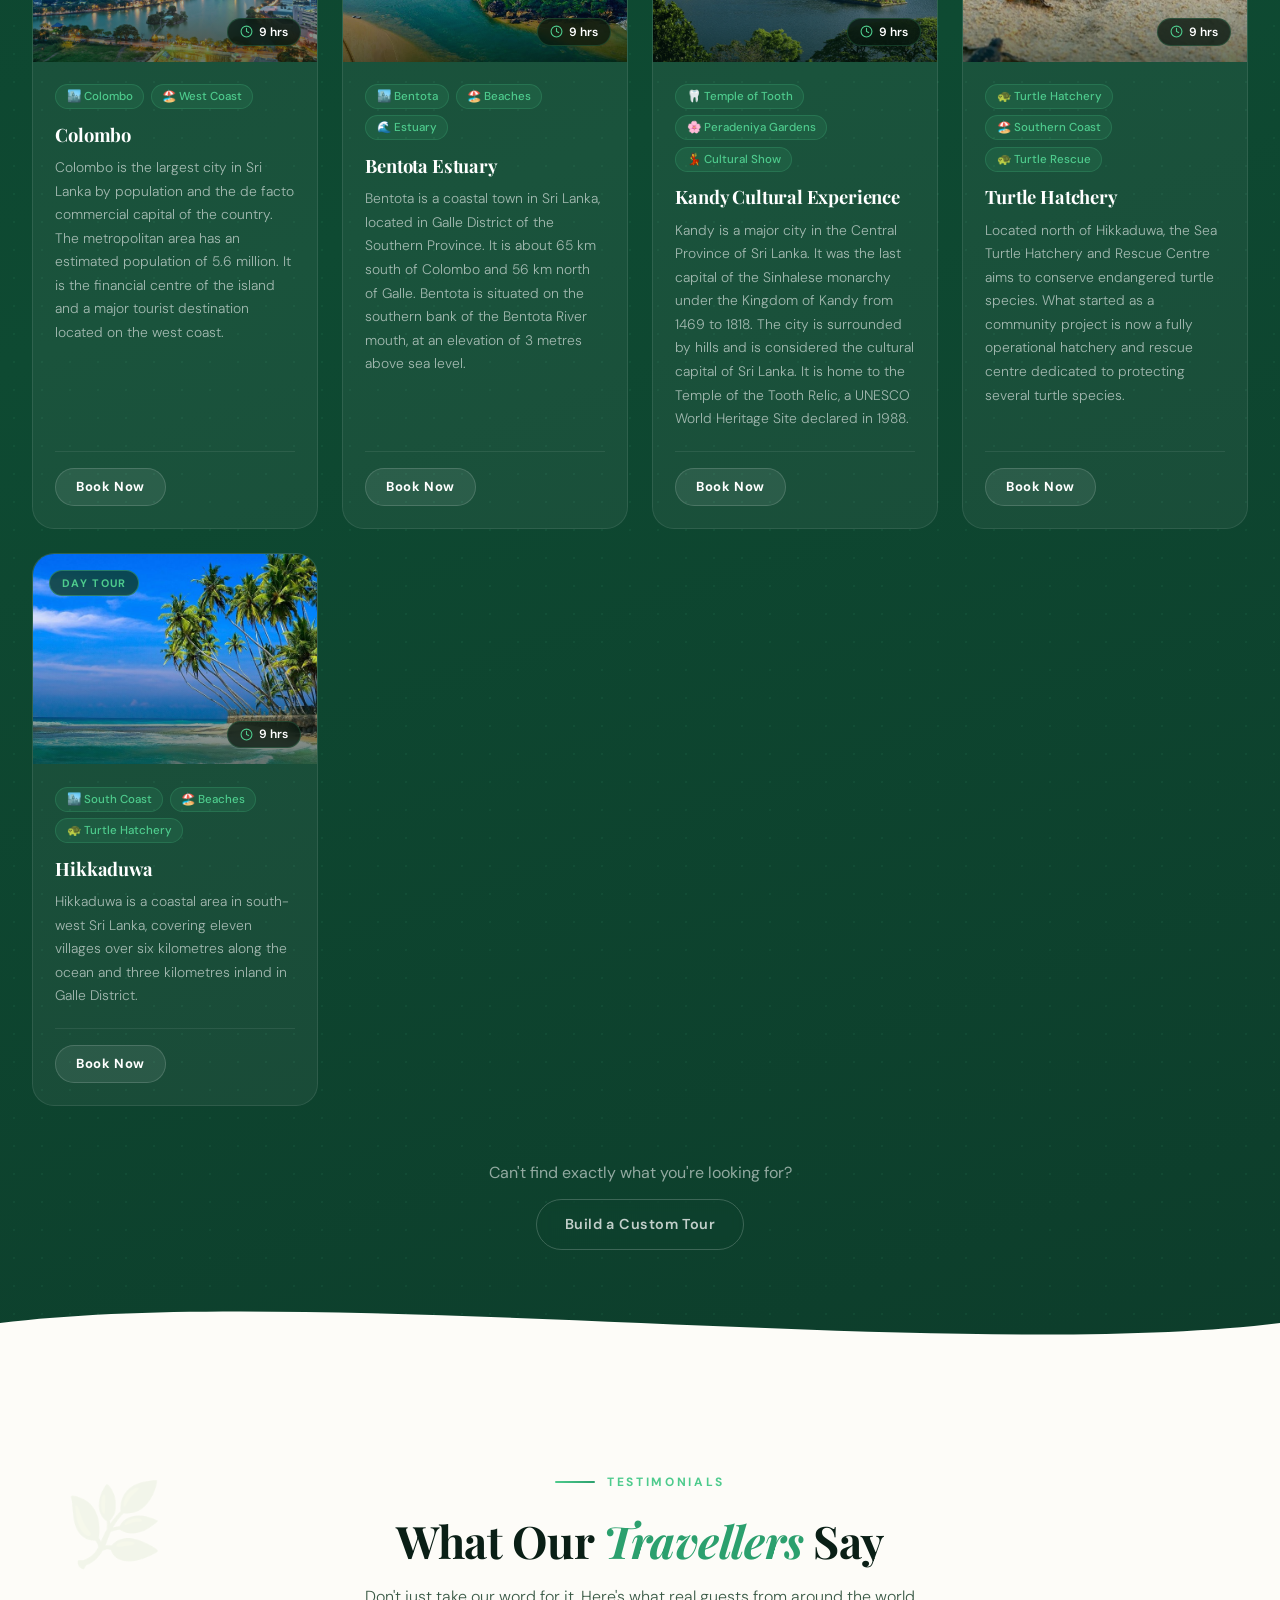
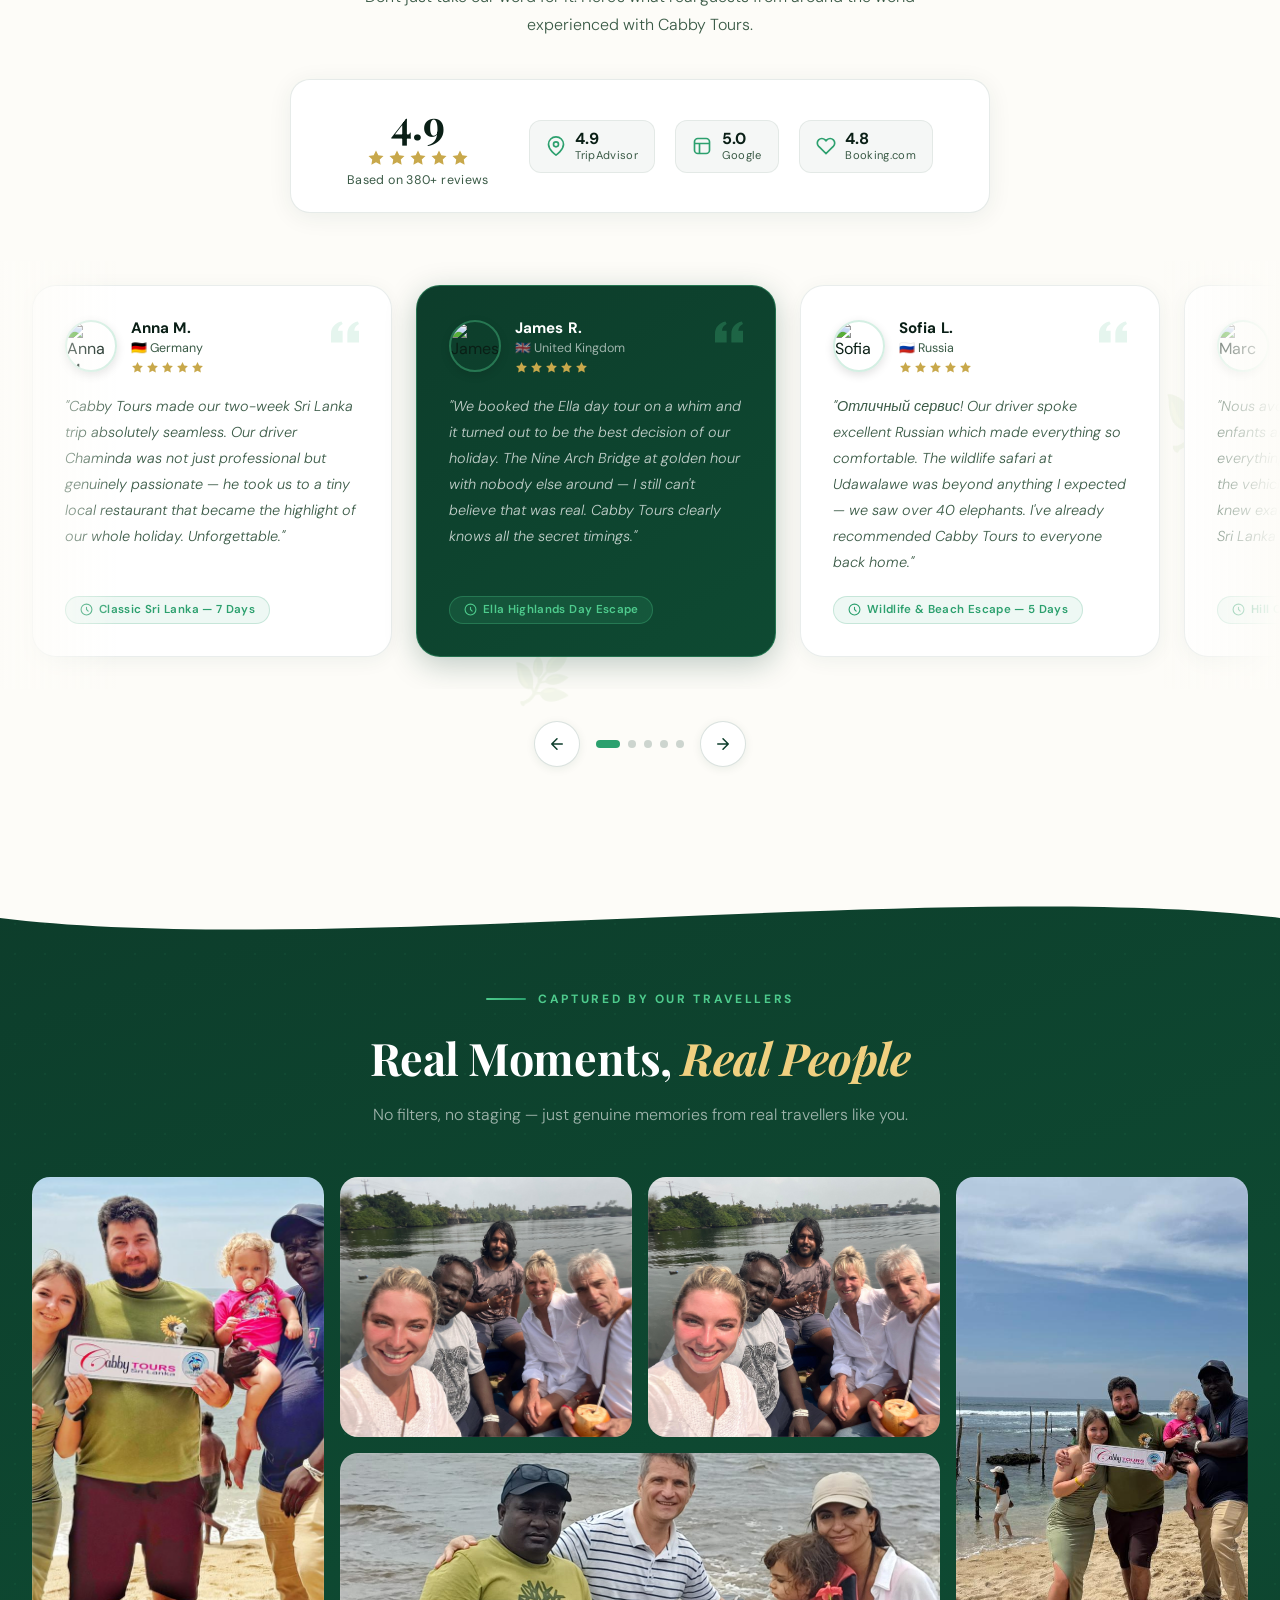
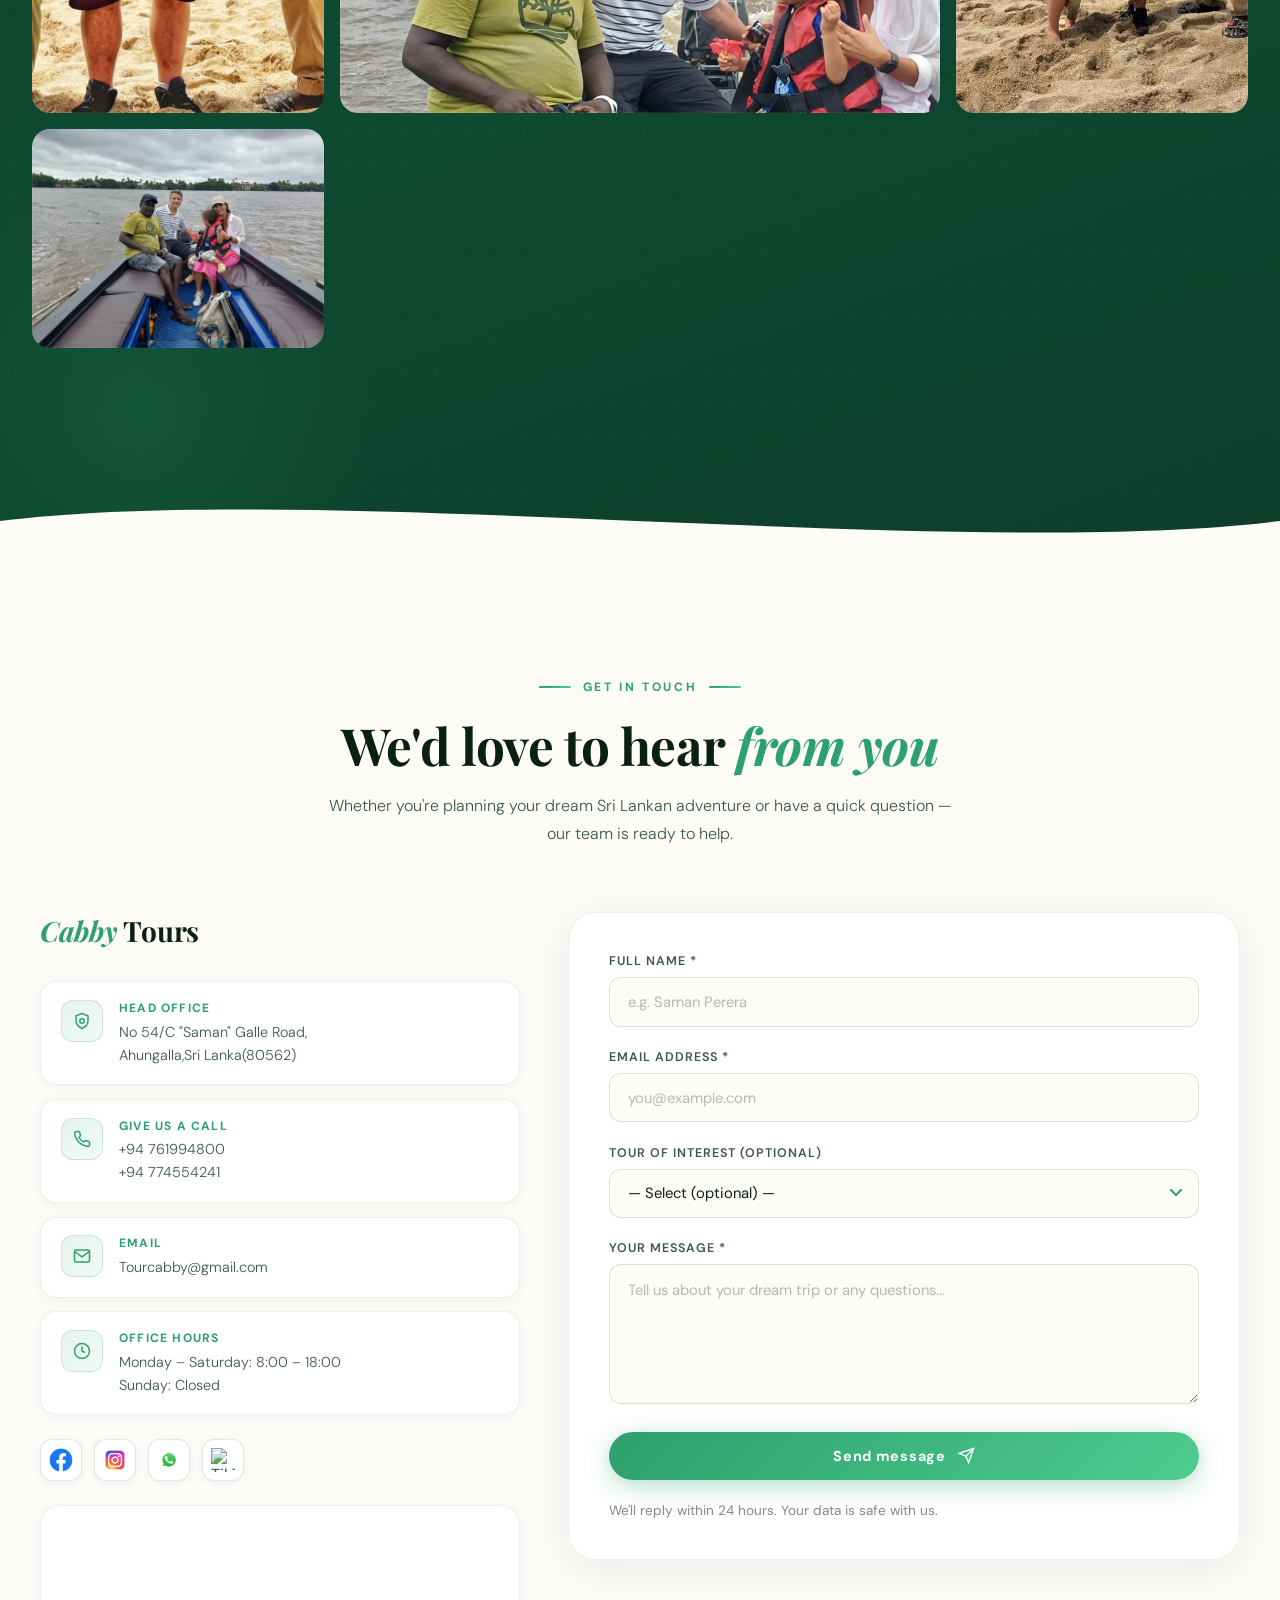
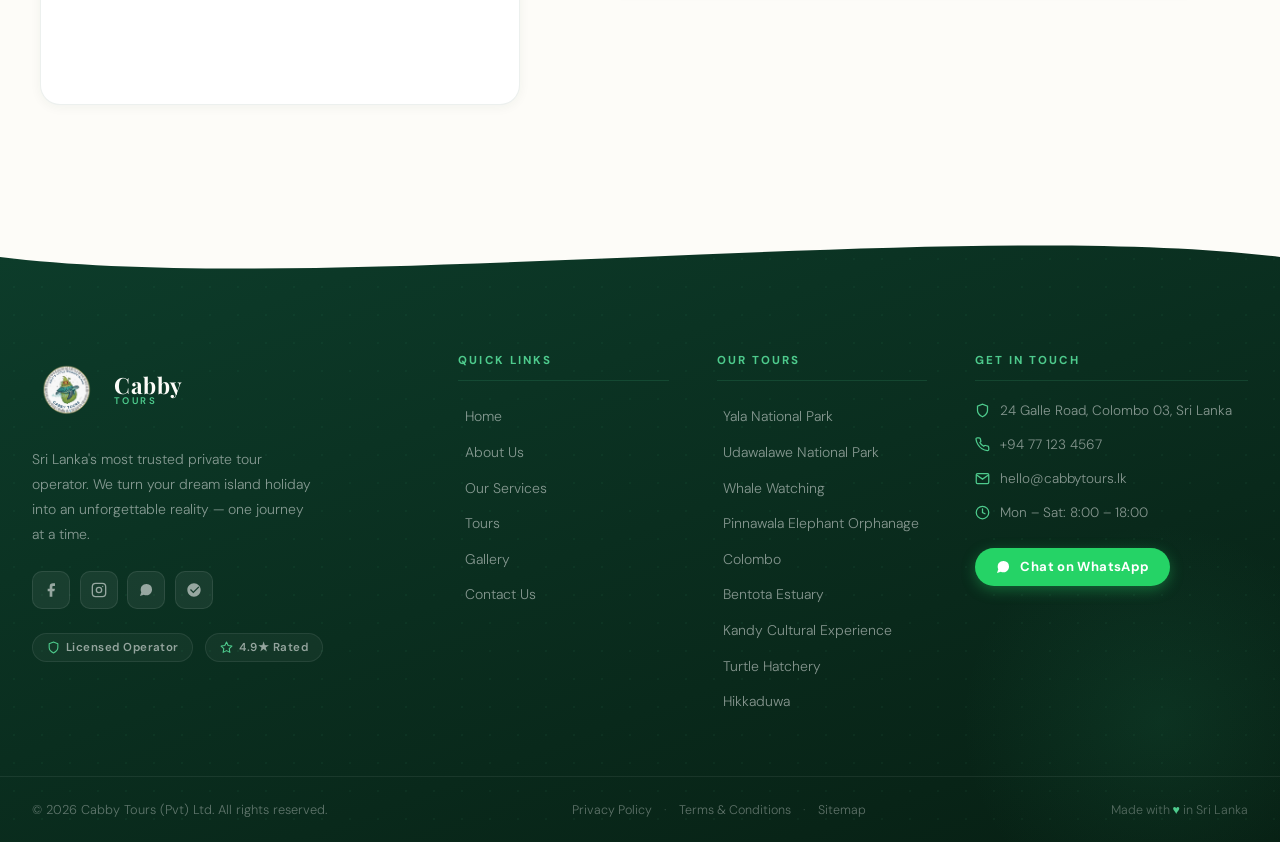
==== commit fd52cff8: "Merge branch 'main' of https://github.com/KasunRathnayake443/cabby-tours" ====
--- a/index.html
+++ b/index.html
@@ -1178,21 +1178,21 @@
           <span class="info-icon"><svg viewBox="0 0 24 24" fill="none" stroke="currentColor" stroke-width="2"><path d="M12 22s-8-4-8-10V5l8-3 8 3v7c0 6-8 10-8 10z"/><circle cx="12" cy="12" r="3"/></svg></span>
           <div class="info-text">
             <h4 data-i18n="contact.addressTitle">Head Office</h4>
-            <p data-i18n="contact.address">24 Galle Road, Colombo 03,<br>Sri Lanka</p>
+            <p data-i18n="contact.address">No 54/C "Saman" Galle Road,<br>Ahungalla,Sri Lanka(80562)</p>
           </div>
         </div>
         <div class="info-item">
           <span class="info-icon"><svg viewBox="0 0 24 24" fill="none" stroke="currentColor" stroke-width="2"><path d="M22 16.92v3a1.999 1.999 0 0 1-2.18 2 19.79 19.79 0 0 1-8.63-3.07 19.5 19.5 0 0 1-6-6 19.79 19.79 0 0 1-3.07-8.67A2 2 0 0 1 4.11 2h3a2 2 0 0 1 2 1.72c.127.96.362 1.903.7 2.81a2 2 0 0 1-.45 2.11L8 10a16 16 0 0 0 6 6l1.27-1.27a1.999 1.999 0 0 1 2.11-.45c.907.339 1.85.574 2.81.7A2 2 0 0 1 22 16.92z"/></svg></span>
           <div class="info-text">
             <h4 data-i18n="contact.phoneTitle">Give us a call</h4>
-            <p><a href="tel:+94112223344">+94 11 222 3344</a><br><a href="tel:+94771234567">+94 77 123 4567</a></p>
+            <p><a href="tel:+94112223344">+94 761994800</a><br><a href="tel:+94771234567">+94 774554241</a></p>
           </div>
         </div>
         <div class="info-item">
           <span class="info-icon"><svg viewBox="0 0 24 24" fill="none" stroke="currentColor" stroke-width="2"><path d="M4 4h16c1.1 0 2 .9 2 2v12c0 1.1-.9 2-2 2H4c-1.1 0-2-.9-2-2V6c0-1.1.9-2 2-2z"/><polyline points="22,6 12,13 2,6"/></svg></span>
           <div class="info-text">
             <h4 data-i18n="contact.emailTitle">Email</h4>
-            <p><a href="mailto:hello@cabbytours.lk">hello@cabbytours.lk</a><br><a href="mailto:reservations@cabbytours.lk">reservations@cabbytours.lk</a></p>
+            <p><a href="mailto:hello@cabbytours.lk">Tourcabby@gmail.com</a><br><a href="mailto:reservations@cabbytours.lk"></a></p>
           </div>
         </div>
         <div class="info-item">
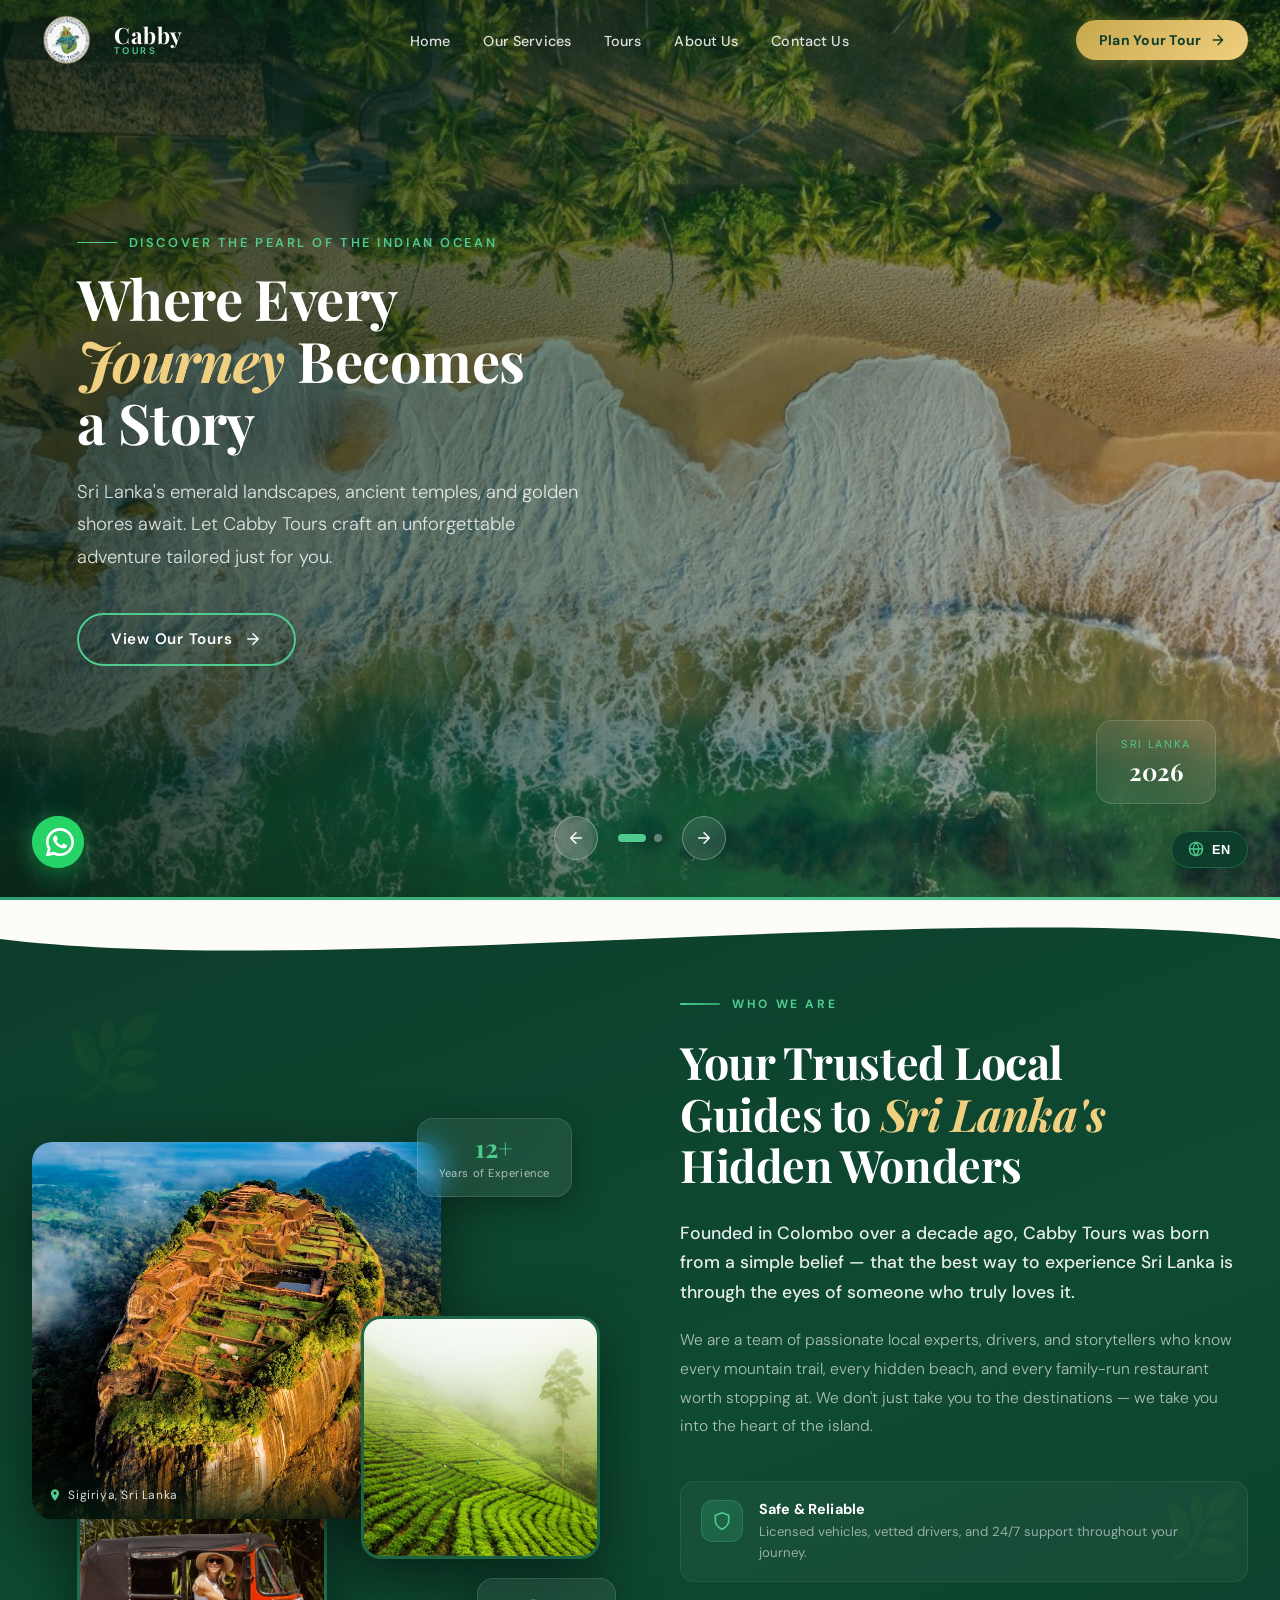
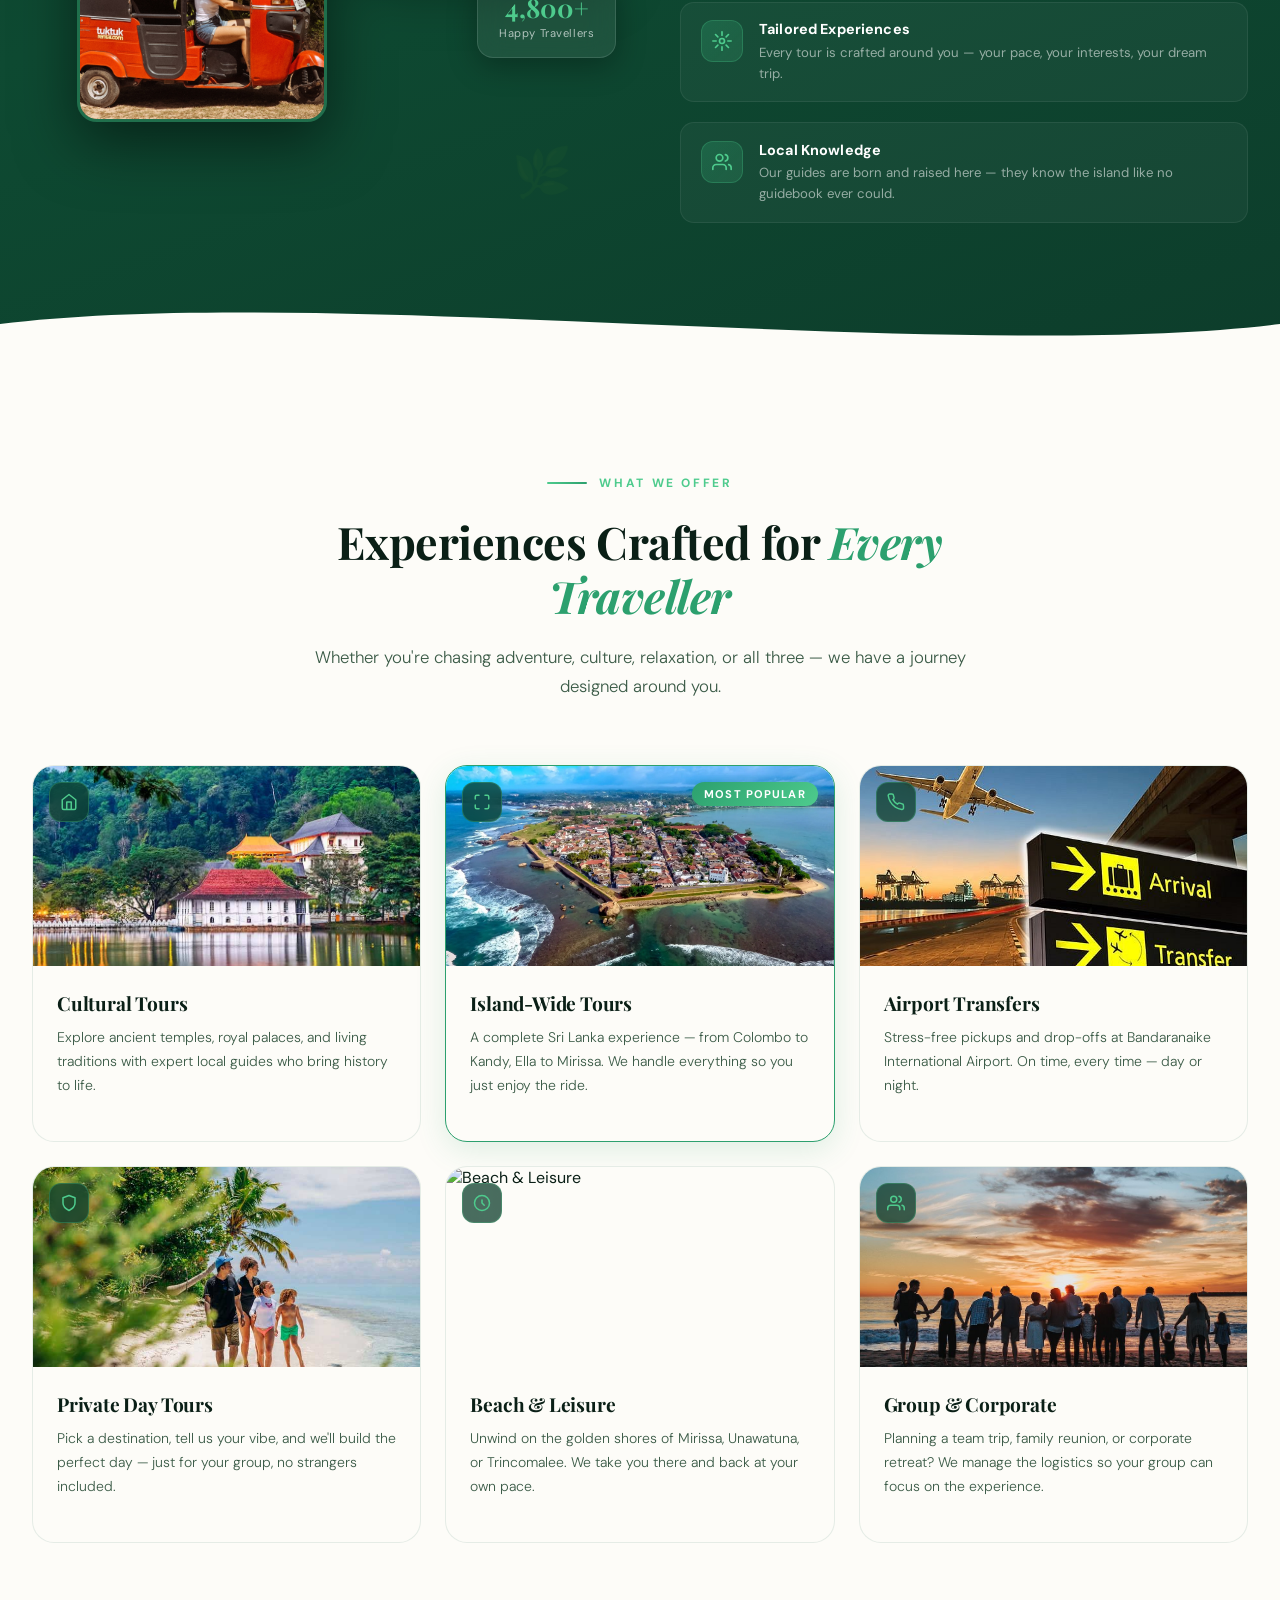
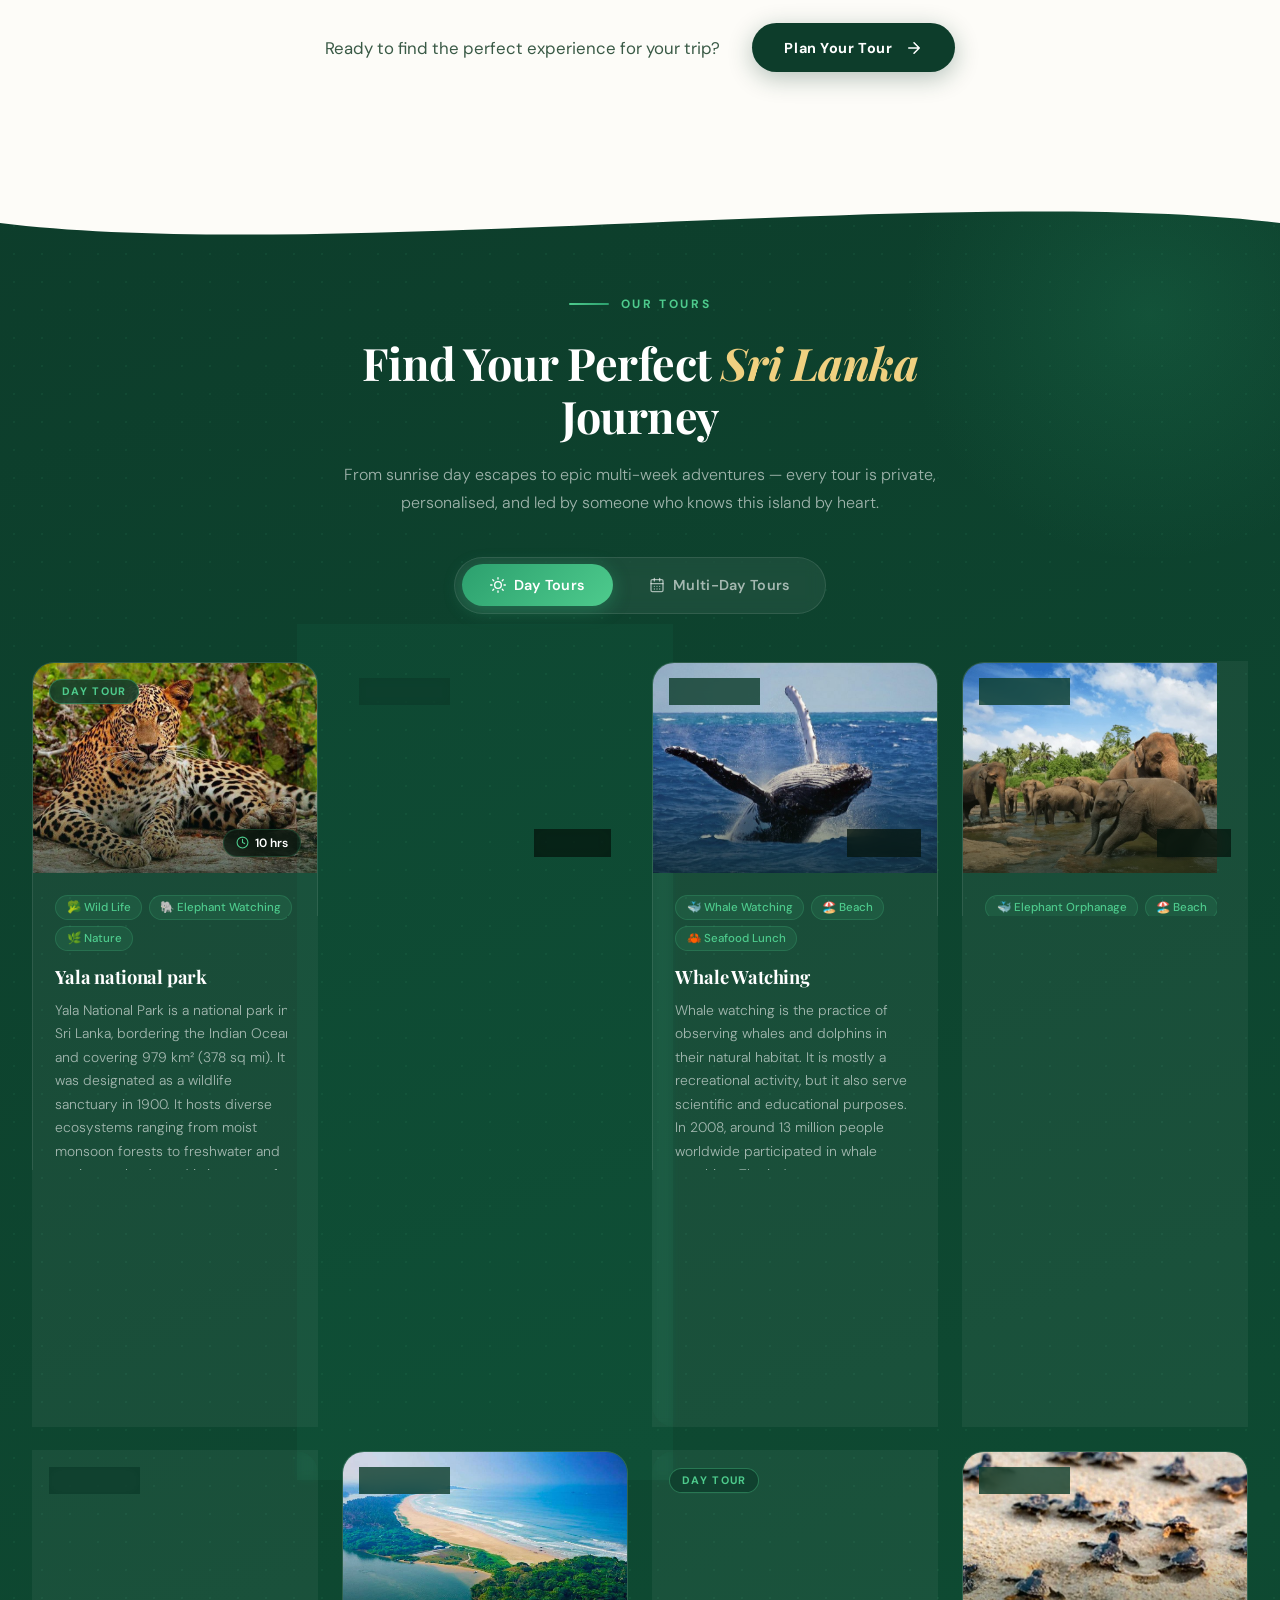
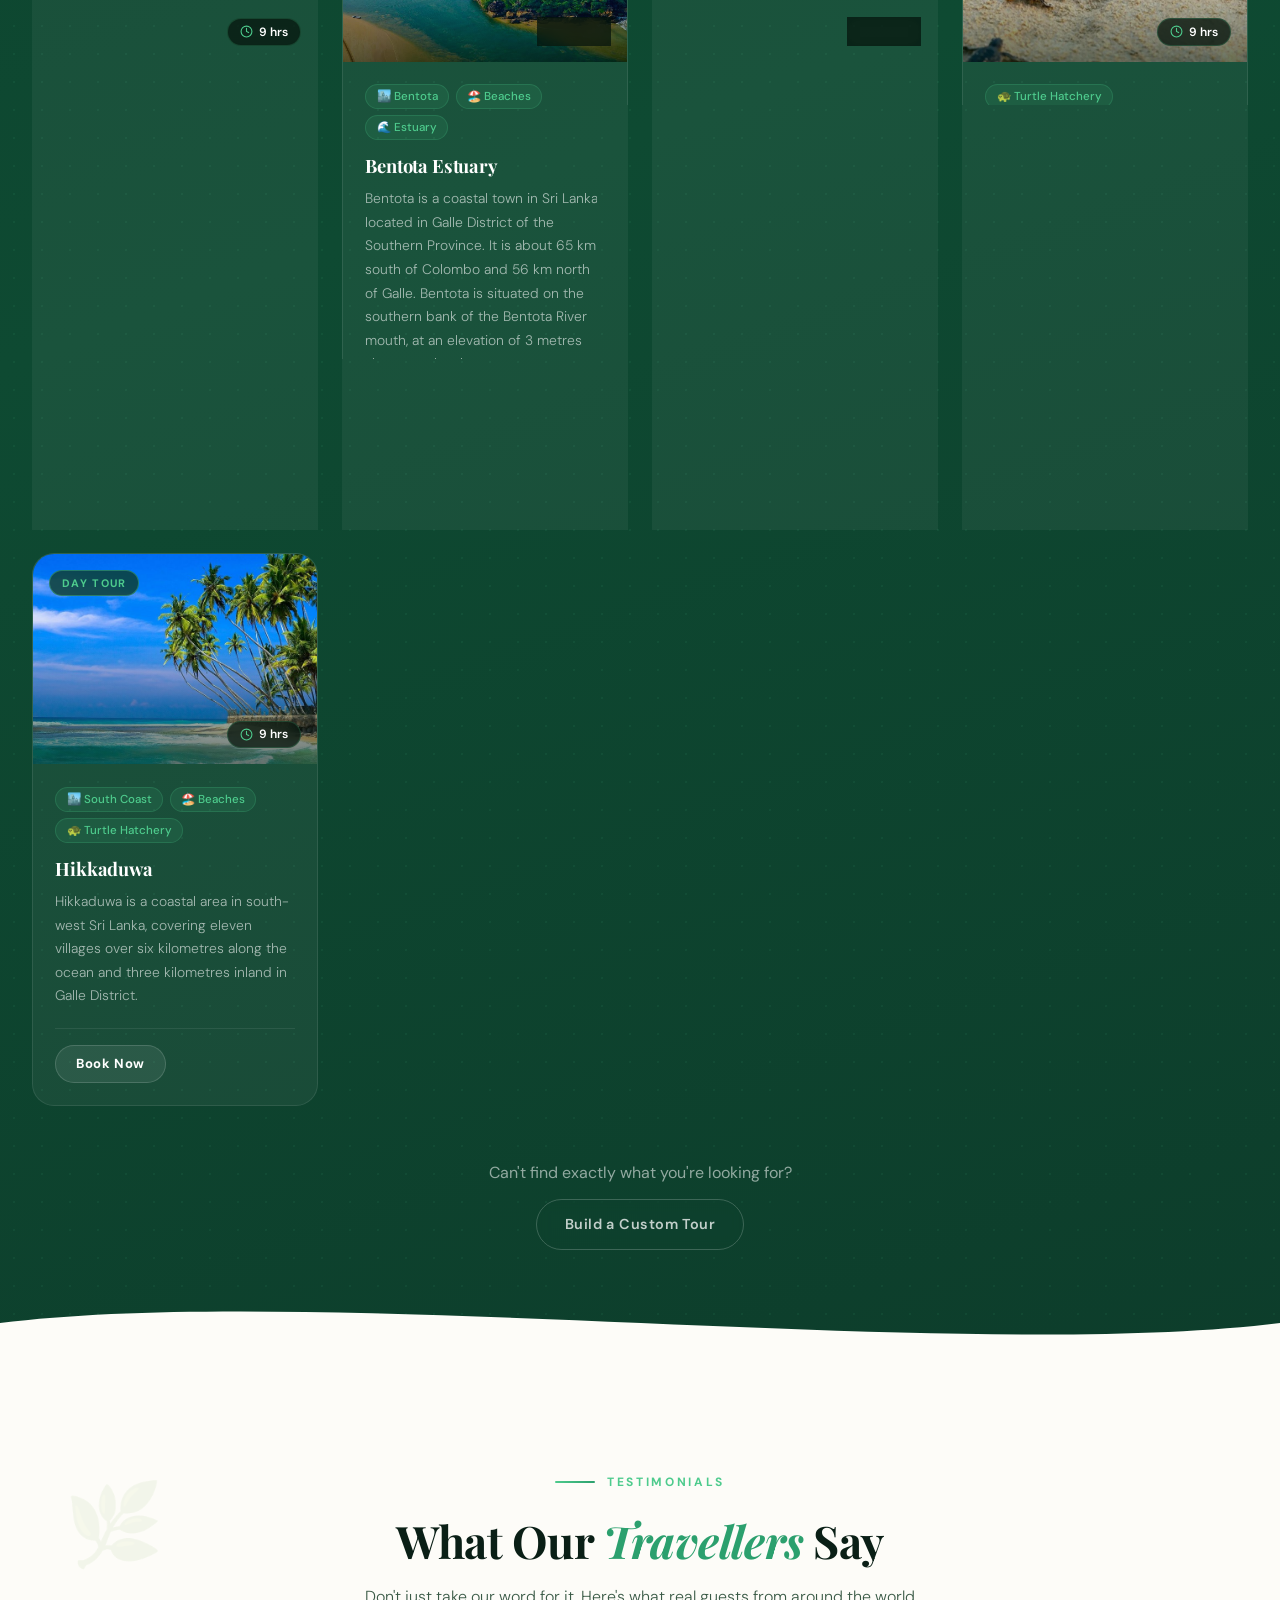
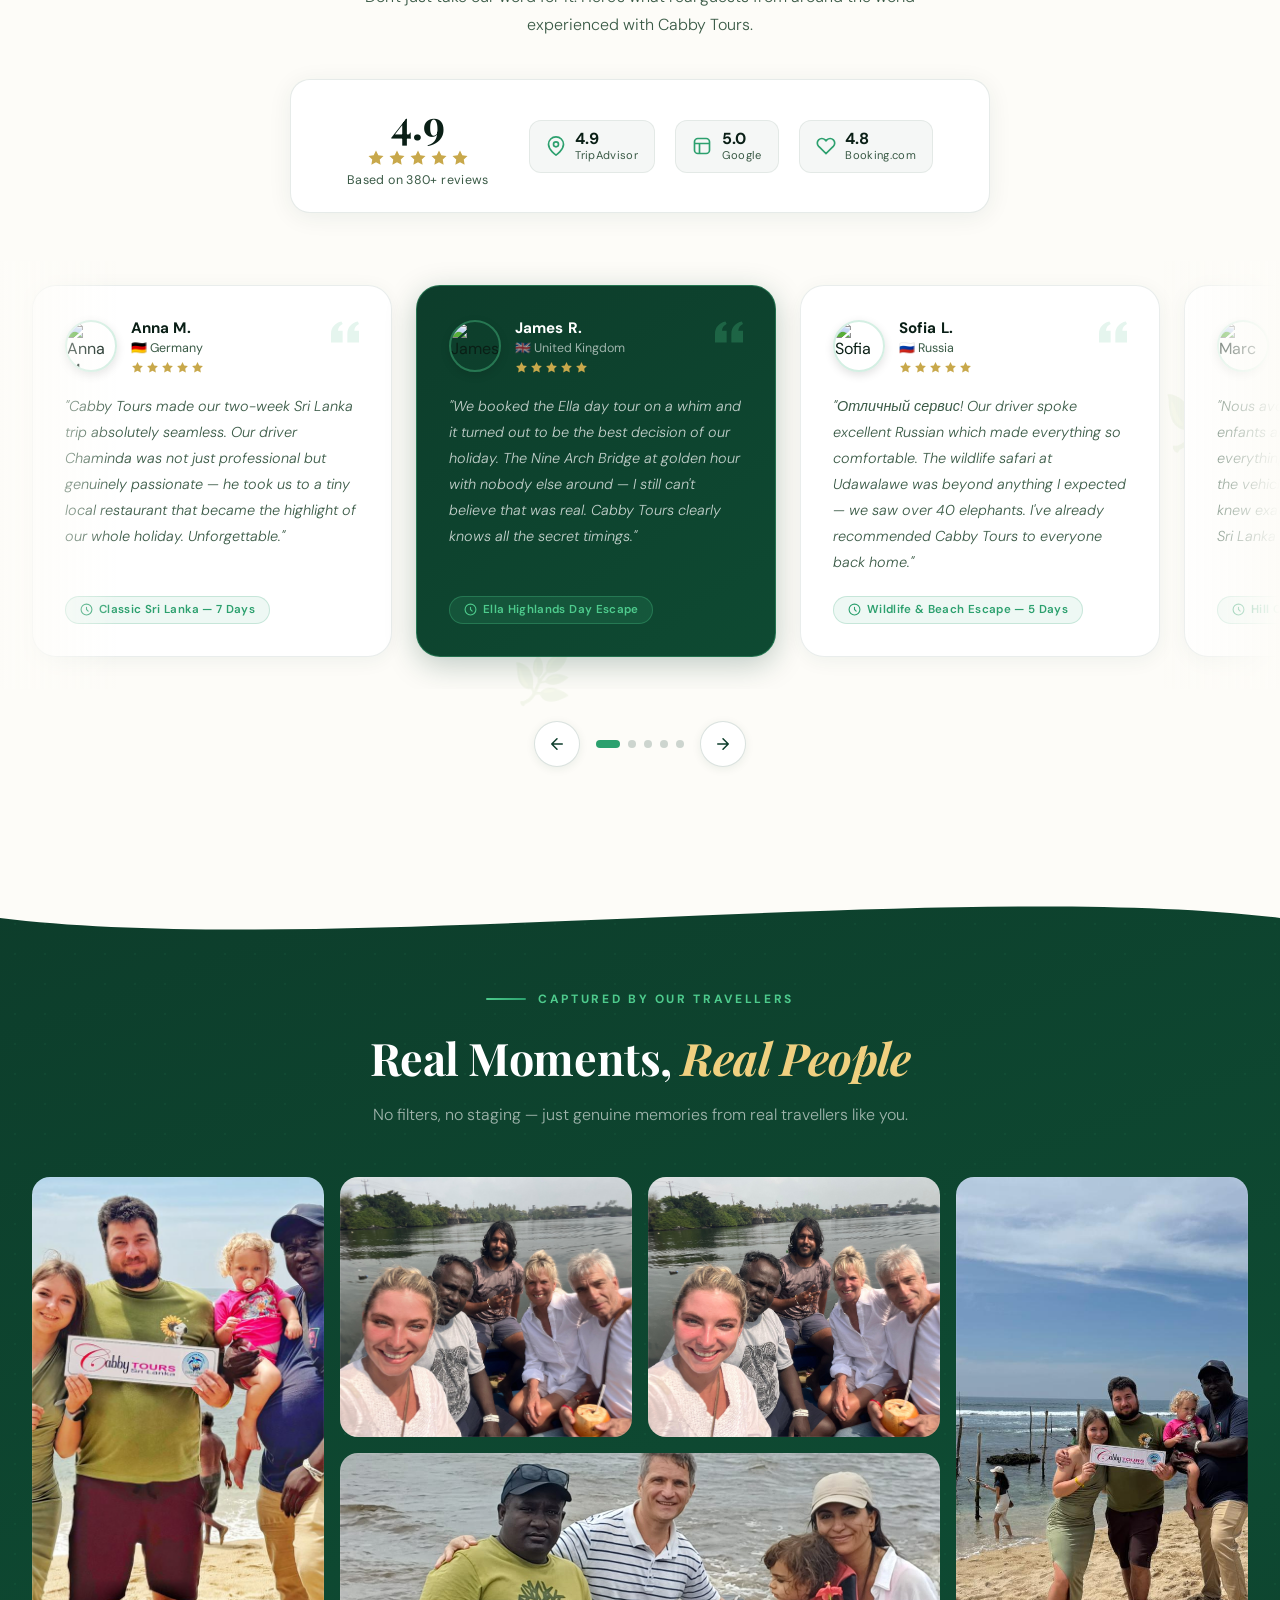
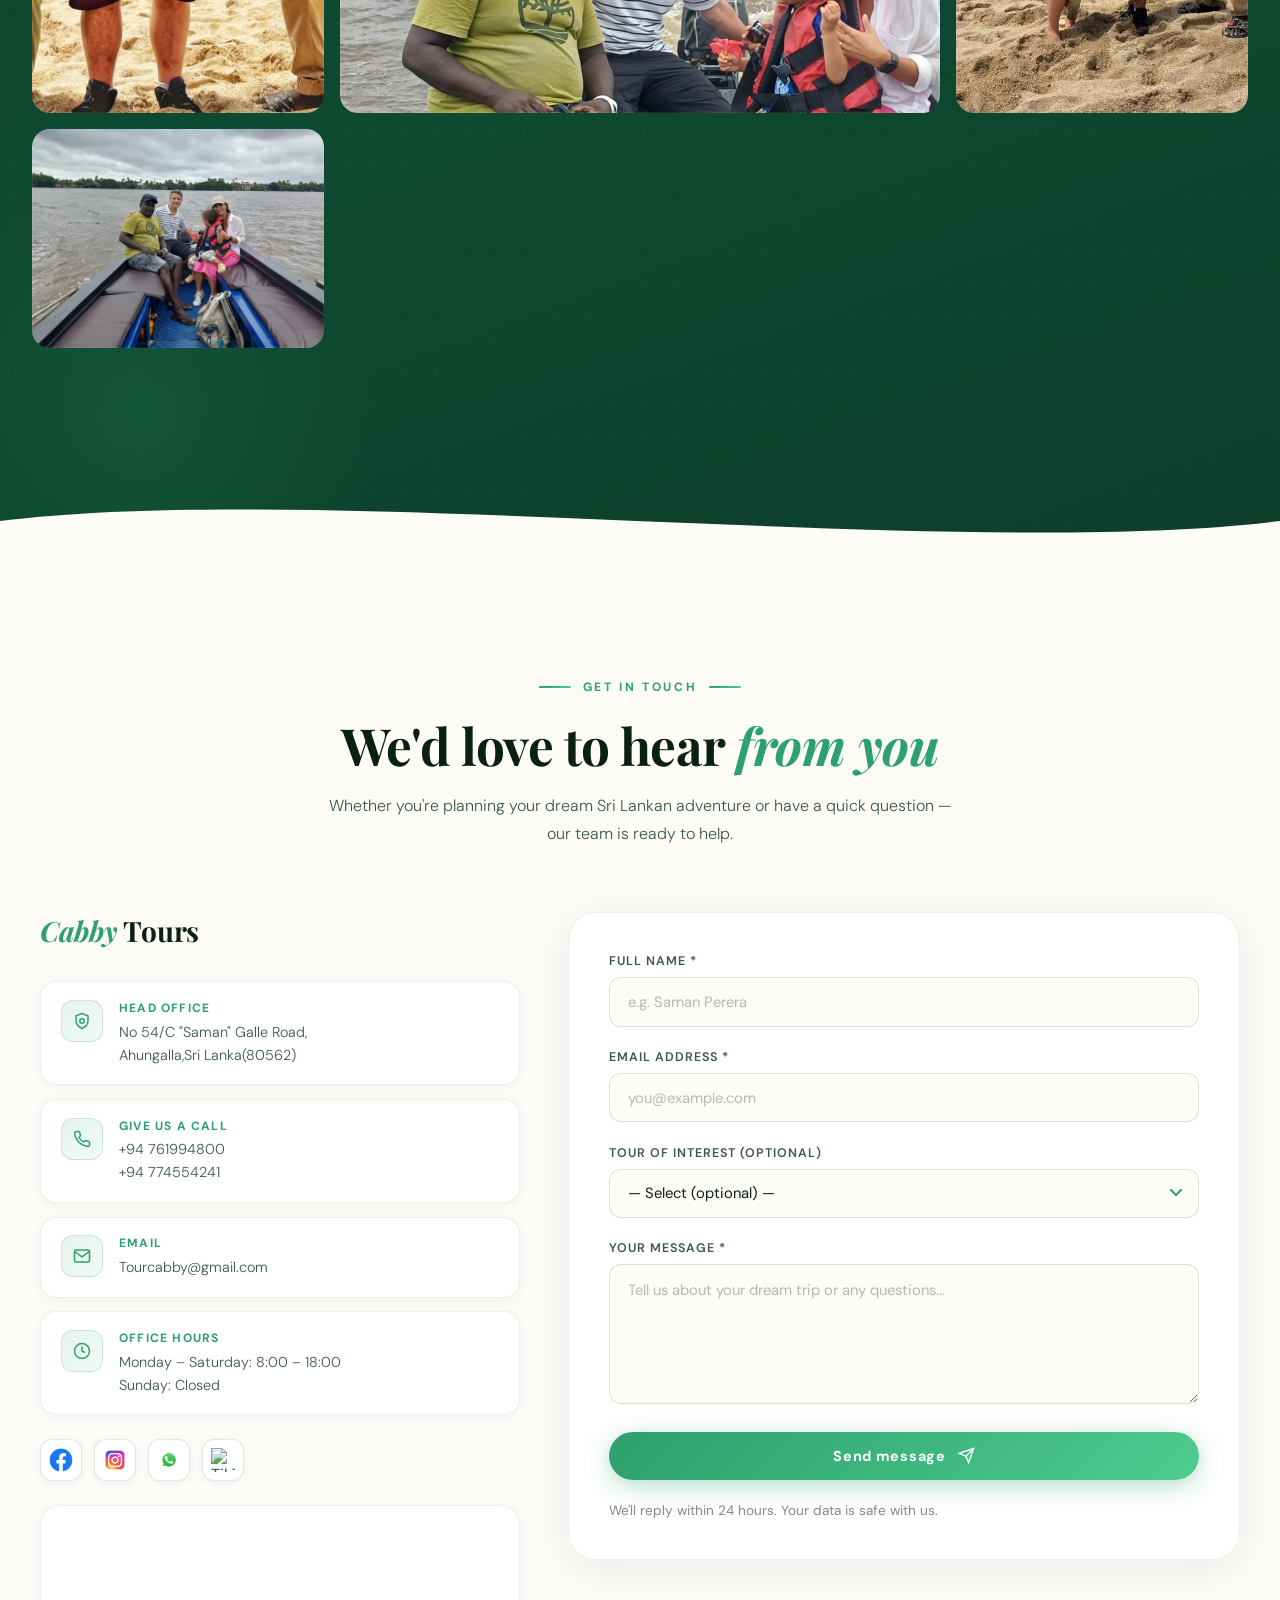
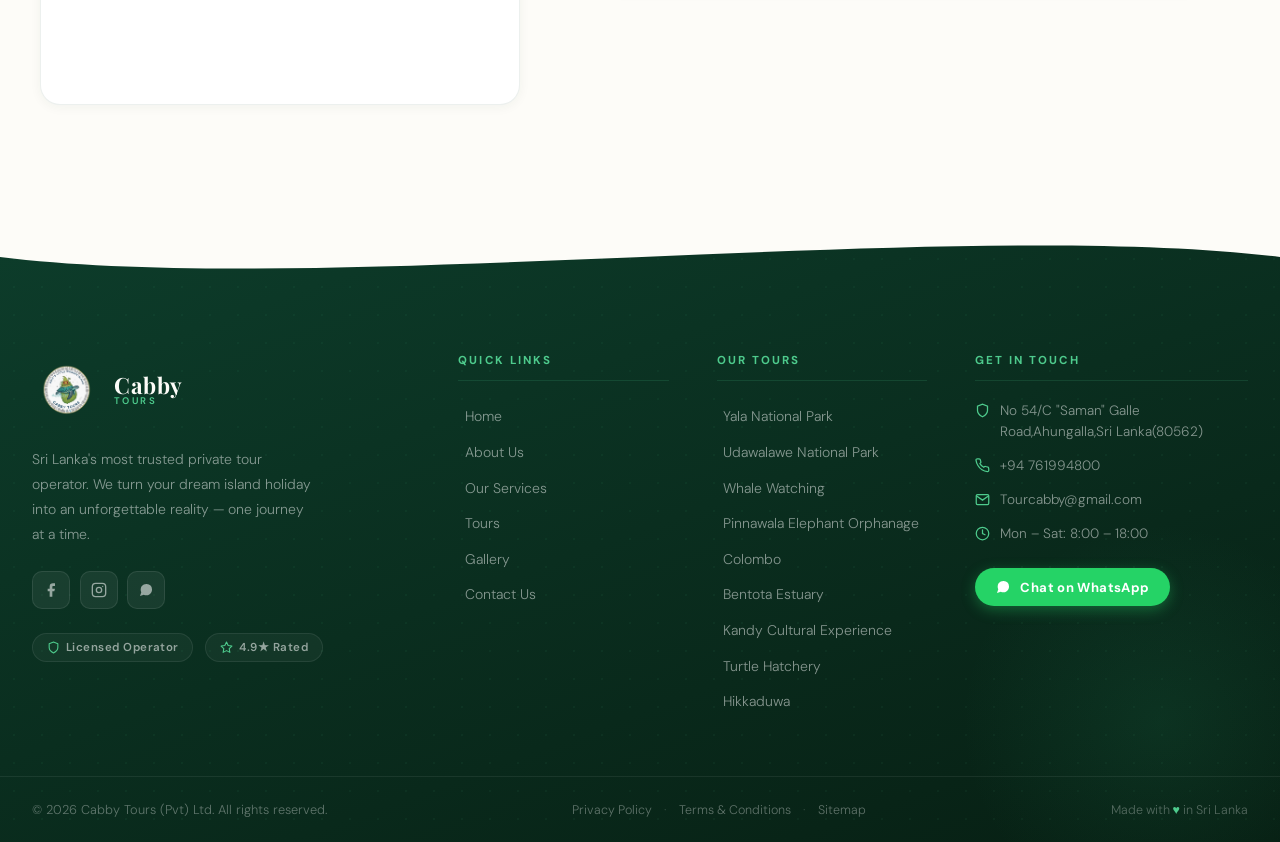
==== commit 2e644aef: "new contact details" ====
--- a/index.html
+++ b/index.html
@@ -1185,14 +1185,14 @@
           <span class="info-icon"><svg viewBox="0 0 24 24" fill="none" stroke="currentColor" stroke-width="2"><path d="M22 16.92v3a1.999 1.999 0 0 1-2.18 2 19.79 19.79 0 0 1-8.63-3.07 19.5 19.5 0 0 1-6-6 19.79 19.79 0 0 1-3.07-8.67A2 2 0 0 1 4.11 2h3a2 2 0 0 1 2 1.72c.127.96.362 1.903.7 2.81a2 2 0 0 1-.45 2.11L8 10a16 16 0 0 0 6 6l1.27-1.27a1.999 1.999 0 0 1 2.11-.45c.907.339 1.85.574 2.81.7A2 2 0 0 1 22 16.92z"/></svg></span>
           <div class="info-text">
             <h4 data-i18n="contact.phoneTitle">Give us a call</h4>
-            <p><a href="tel:+94112223344">+94 761994800</a><br><a href="tel:+94771234567">+94 774554241</a></p>
+            <p><a href="tel:+94761994800">+94 761994800</a><br><a href="tel:+94774554241">+94 774554241</a></p>
           </div>
         </div>
         <div class="info-item">
           <span class="info-icon"><svg viewBox="0 0 24 24" fill="none" stroke="currentColor" stroke-width="2"><path d="M4 4h16c1.1 0 2 .9 2 2v12c0 1.1-.9 2-2 2H4c-1.1 0-2-.9-2-2V6c0-1.1.9-2 2-2z"/><polyline points="22,6 12,13 2,6"/></svg></span>
           <div class="info-text">
             <h4 data-i18n="contact.emailTitle">Email</h4>
-            <p><a href="mailto:hello@cabbytours.lk">Tourcabby@gmail.com</a><br><a href="mailto:reservations@cabbytours.lk"></a></p>
+            <p><a href="mailto:Tourcabby@gmail.com">Tourcabby@gmail.com</a><br><a href="mailto:reservations@cabbytours.lk"></a></p>
           </div>
         </div>
         <div class="info-item">
@@ -1206,13 +1206,13 @@
         <div class="social-links">
           <a href="https://www.facebook.com/cabbytours" class="social-icon" aria-label="Facebook"><img src="source/img/Social/Facebook.png" alt="Facebook" width="24" height="24"></a>
           <a href="https://www.instagram.com/cabbytours" class="social-icon" aria-label="Instagram"><img src="source/img/Social/instagram.png" alt="Instagram" width="24" height="24"></a>
-          <a href="https://wa.me/94771234567" class="social-icon" aria-label="WhatsApp"><img src="source/img/Social/whatsapp.png" alt="WhatsAp" width="24" height="24"></a>
+          <a href="https://wa.me/94774554241" class="social-icon" aria-label="WhatsApp"><img src="source/img/Social/whatsapp.png" alt="WhatsAp" width="24" height="24"></a>
           <a href="https://www.tiktok.com/@cabby.tours" class="social-icon" aria-label="TikTok"><img src="source/img/Social/TikTok.png" alt="TikTok" width="24" height="24"></a>
         </div>
 
         <!-- simple map placeholder -->
         <div class="map-placeholder" style="background: #2e3b40; height: 200px; display: flex; align-items: center; justify-content: center; color: #beb9ae; border-radius: 28px; margin-top: 2rem;">
-        <iframe src="https://www.google.com/maps/embed?pb=!1m18!1m12!1m3!1d9527.043297550406!2d79.84228455143928!3d6.926007469923317!2m3!1f0!2f0!3f0!3m2!1i1024!2i768!4f13.1!3m3!1m2!1s0x3ae259396a72f305%3A0x5e7e24c6bf94136f!2sGalle%20Face%20Green!5e0!3m2!1sen!2slk!4v1772629424362!5m2!1sen!2slk" width="100%" height="100%" style="border:0;" allowfullscreen="" loading="lazy" referrerpolicy="no-referrer-when-downgrade"></iframe>
+        <iframe src="https://www.google.com/maps/embed?pb=!1m18!1m12!1m3!1d507601.412398649!2d79.42479728906251!3d6.311452899999998!2m3!1f0!2f0!3f0!3m2!1i1024!2i768!4f13.1!3m3!1m2!1s0x3ae1815624476dd1%3A0xa5a84f6d071c7f51!2sCabby%20Tours%20Sri%20Lanka!5e0!3m2!1sen!2slk!4v1772701801446!5m2!1sen!2slk" width="100%" height="100%" style="border:0;" allowfullscreen="" loading="lazy" referrerpolicy="no-referrer-when-downgrade"></iframe>
         </div>
       </div>
 
@@ -1309,18 +1309,18 @@
         Sri Lanka's most trusted private tour operator. We turn your dream island holiday into an unforgettable reality — one journey at a time.
       </p>
       <div class="footer-social">
-        <a href="#" class="footer-social-icon" aria-label="Facebook">
+        <a href="https://www.facebook.com/cabbytours" class="footer-social-icon" aria-label="Facebook">
           <svg viewBox="0 0 24 24" fill="currentColor"><path d="M18 2h-3a5 5 0 0 0-5 5v3H7v4h3v8h4v-8h3l1-4h-4V7a1 1 0 0 1 1-1h3z"/></svg>
         </a>
-        <a href="#" class="footer-social-icon" aria-label="Instagram">
+        <a href="https://www.instagram.com/cabbytours" class="footer-social-icon" aria-label="Instagram">
           <svg viewBox="0 0 24 24" fill="none" stroke="currentColor" stroke-width="2"><rect x="2" y="2" width="20" height="20" rx="5"/><circle cx="12" cy="12" r="4"/><circle cx="17.5" cy="6.5" r="1" fill="currentColor" stroke="none"/></svg>
         </a>
-        <a href="#" class="footer-social-icon" aria-label="WhatsApp">
+        <a href="https://wa.me/94774554241" class="footer-social-icon" aria-label="WhatsApp">
           <svg viewBox="0 0 24 24" fill="currentColor"><path d="M21 11.5a8.38 8.38 0 0 1-.9 3.8 8.5 8.5 0 0 1-7.6 4.7 8.38 8.38 0 0 1-3.8-.9L3 21l1.9-5.7a8.38 8.38 0 0 1-.9-3.8 8.5 8.5 0 0 1 4.7-7.6 8.38 8.38 0 0 1 3.8-.9h.5a8.48 8.48 0 0 1 8 8v.5z"/></svg>
         </a>
-        <a href="#" class="footer-social-icon" aria-label="TripAdvisor">
+        <!-- <a href="#" class="footer-social-icon" aria-label="TripAdvisor">
           <svg viewBox="0 0 24 24" fill="currentColor"><path d="M12 2C6.48 2 2 6.48 2 12s4.48 10 10 10 10-4.48 10-10S17.52 2 12 2zm-1 15l-5-5 1.41-1.41L11 14.17l7.59-7.59L20 8l-9 9z"/></svg>
-        </a>
+        </a> -->
       </div>
       <!-- Trust badges -->
       <div class="footer-badges">
@@ -1370,15 +1370,15 @@
       <ul class="footer-contact-list">
         <li>
           <svg viewBox="0 0 24 24" fill="none"><path d="M12 22s-8-4-8-10V5l8-3 8 3v7c0 6-8 10-8 10z" stroke="currentColor" stroke-width="2"/></svg>
-          <span data-i18n="contact.address">24 Galle Road, Colombo 03, Sri Lanka</span>
+          <span data-i18n="contact.address">No 54/C "Saman" Galle Road,Ahungalla,Sri Lanka(80562)</span>
         </li>
         <li>
           <svg viewBox="0 0 24 24" fill="none"><path d="M22 16.92v3a2 2 0 0 1-2.18 2 19.79 19.79 0 0 1-8.63-3.07A19.5 19.5 0 0 1 4.69 12a19.79 19.79 0 0 1-3.07-8.67A2 2 0 0 1 3.6 1.27h3a2 2 0 0 1 2 1.72c.127.96.361 1.903.7 2.81a2 2 0 0 1-.45 2.11L7.91 8.91a16 16 0 0 0 6 6l.91-.91a2 2 0 0 1 2.11-.45c.907.339 1.85.573 2.81.7A2 2 0 0 1 21.73 16.27" stroke="currentColor" stroke-width="2" stroke-linecap="round"/></svg>
-          <a href="tel:+94771234567">+94 77 123 4567</a>
+          <a href="tel:+94761994800">+94 761994800</a>
         </li>
         <li>
           <svg viewBox="0 0 24 24" fill="none"><path d="M4 4h16c1.1 0 2 .9 2 2v12c0 1.1-.9 2-2 2H4c-1.1 0-2-.9-2-2V6c0-1.1.9-2 2-2z" stroke="currentColor" stroke-width="2"/><polyline points="22,6 12,13 2,6" stroke="currentColor" stroke-width="2"/></svg>
-          <a href="mailto:hello@cabbytours.lk">hello@cabbytours.lk</a>
+          <a href="mailto:Tourcabby@gmail.com">Tourcabby@gmail.com</a>
         </li>
         <li>
           <svg viewBox="0 0 24 24" fill="none"><circle cx="12" cy="12" r="10" stroke="currentColor" stroke-width="2"/><path d="M12 6v6l4 2" stroke="currentColor" stroke-width="2" stroke-linecap="round"/></svg>
@@ -1387,7 +1387,7 @@
       </ul>
 
       <!-- WhatsApp CTA -->
-      <a href="https://wa.me/94771234567" class="footer-whatsapp" target="_blank" rel="noopener">
+      <a href="https://wa.me/94774554241" class="footer-whatsapp" target="_blank" rel="noopener">
         <svg viewBox="0 0 24 24" fill="currentColor"><path d="M21 11.5a8.38 8.38 0 0 1-.9 3.8 8.5 8.5 0 0 1-7.6 4.7 8.38 8.38 0 0 1-3.8-.9L3 21l1.9-5.7a8.38 8.38 0 0 1-.9-3.8 8.5 8.5 0 0 1 4.7-7.6 8.38 8.38 0 0 1 3.8-.9h.5a8.48 8.48 0 0 1 8 8v.5z"/></svg>
         <span data-i18n="footer.whatsapp">Chat on WhatsApp</span>
       </a>
@@ -1433,7 +1433,7 @@
   </div>
 
 <!-- ===== WHATSAPP FLOAT BUTTON ===== -->
-<a href="https://wa.me/94771234567" class="whatsapp-float" target="_blank" rel="noopener" aria-label="Chat on WhatsApp">
+<a href="https://wa.me/94774554241" class="whatsapp-float" target="_blank" rel="noopener" aria-label="Chat on WhatsApp">
   <svg viewBox="0 0 24 24" fill="currentColor" xmlns="http://www.w3.org/2000/svg">
     <path d="M17.472 14.382c-.297-.149-1.758-.867-2.03-.967-.273-.099-.471-.148-.67.15-.197.297-.767.966-.94 1.164-.173.199-.347.223-.644.075-.297-.15-1.255-.463-2.39-1.475-.883-.788-1.48-1.761-1.653-2.059-.173-.297-.018-.458.13-.606.134-.133.298-.347.446-.52.149-.174.198-.298.298-.497.099-.198.05-.371-.025-.52-.075-.149-.669-1.612-.916-2.207-.242-.579-.487-.5-.669-.51-.173-.008-.371-.01-.57-.01-.198 0-.52.074-.792.372-.272.297-1.04 1.016-1.04 2.479 0 1.462 1.065 2.875 1.213 3.074.149.198 2.096 3.2 5.077 4.487.709.306 1.262.489 1.694.625.712.227 1.36.195 1.871.118.571-.085 1.758-.719 2.006-1.413.248-.694.248-1.289.173-1.413-.074-.124-.272-.198-.57-.347z"/>
     <path d="M12 0C5.373 0 0 5.373 0 12c0 2.117.554 4.103 1.523 5.824L.057 23.428a.75.75 0 0 0 .916.916l5.604-1.466A11.945 11.945 0 0 0 12 24c6.627 0 12-5.373 12-12S18.627 0 12 0zm0 21.75a9.695 9.695 0 0 1-4.951-1.355l-.355-.211-3.658.957.974-3.567-.23-.368A9.699 9.699 0 0 1 2.25 12C2.25 6.615 6.615 2.25 12 2.25S21.75 6.615 21.75 12 17.385 21.75 12 21.75z"/>
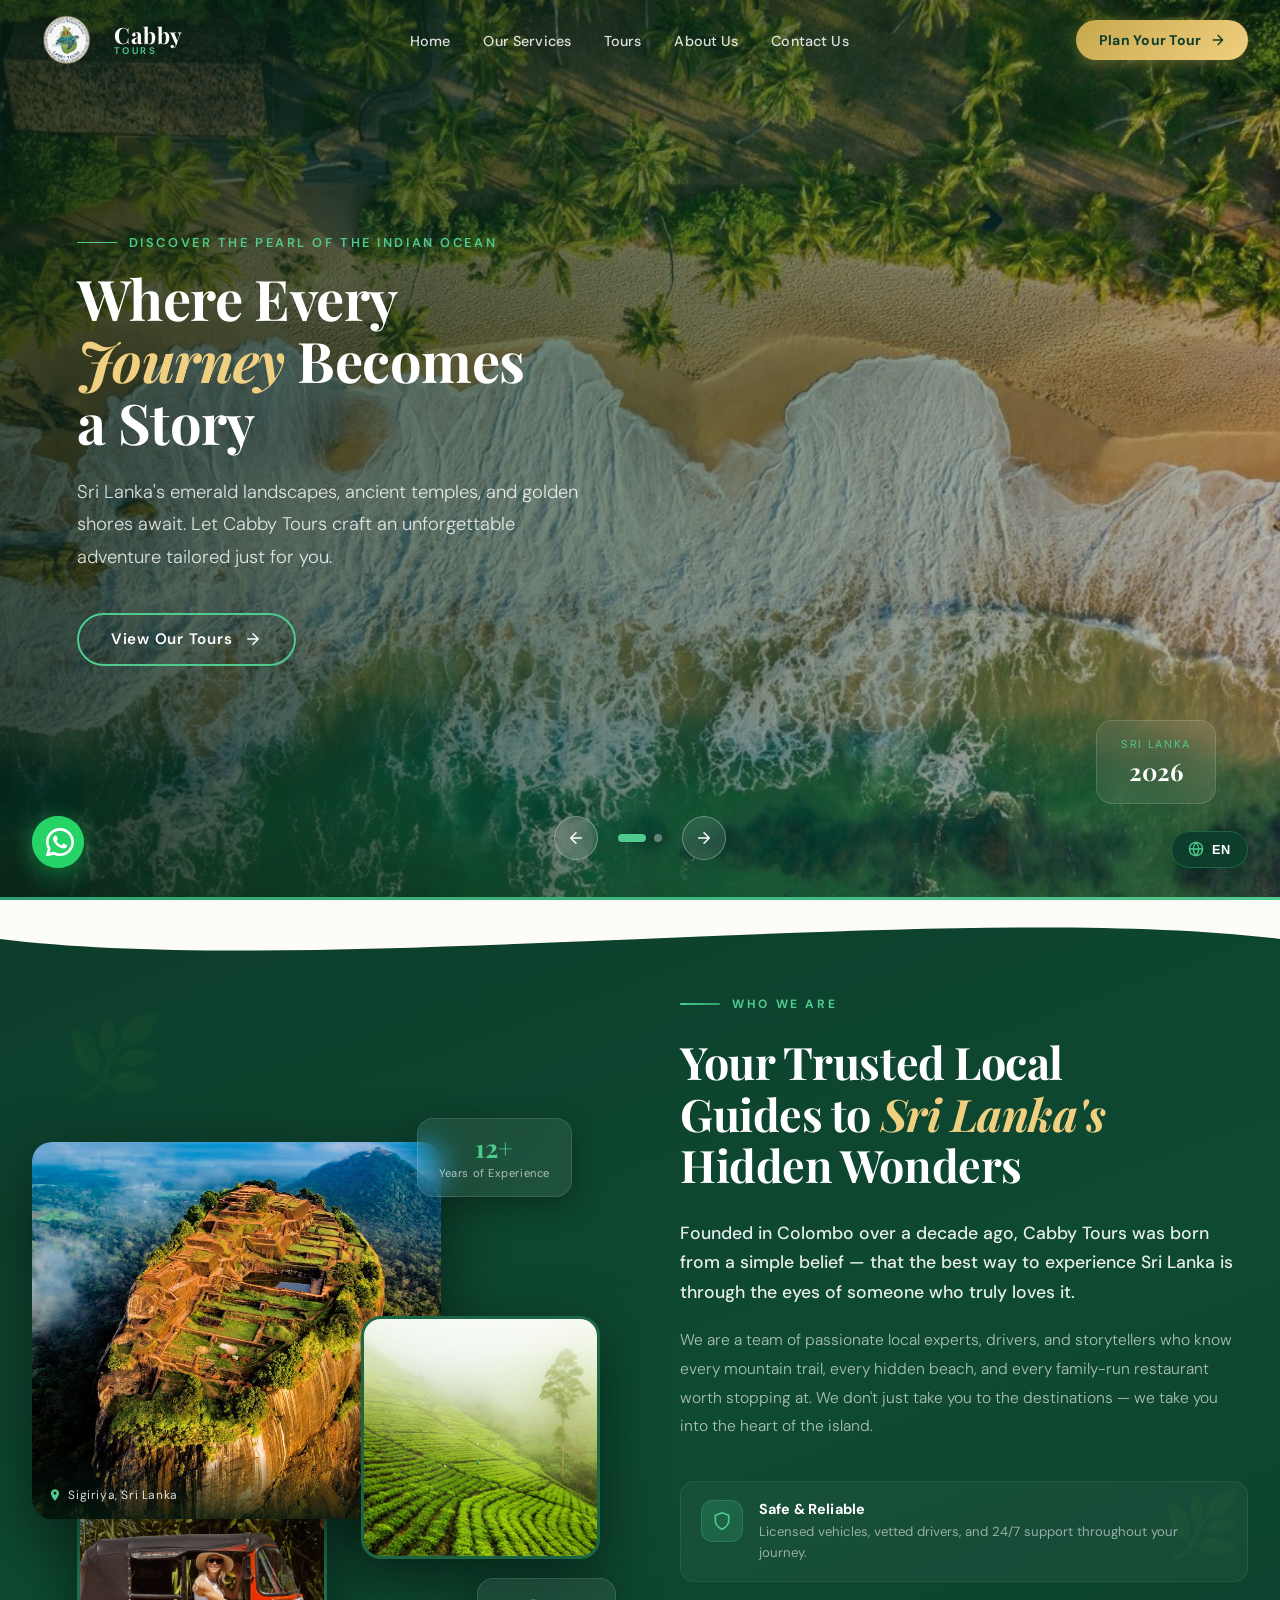
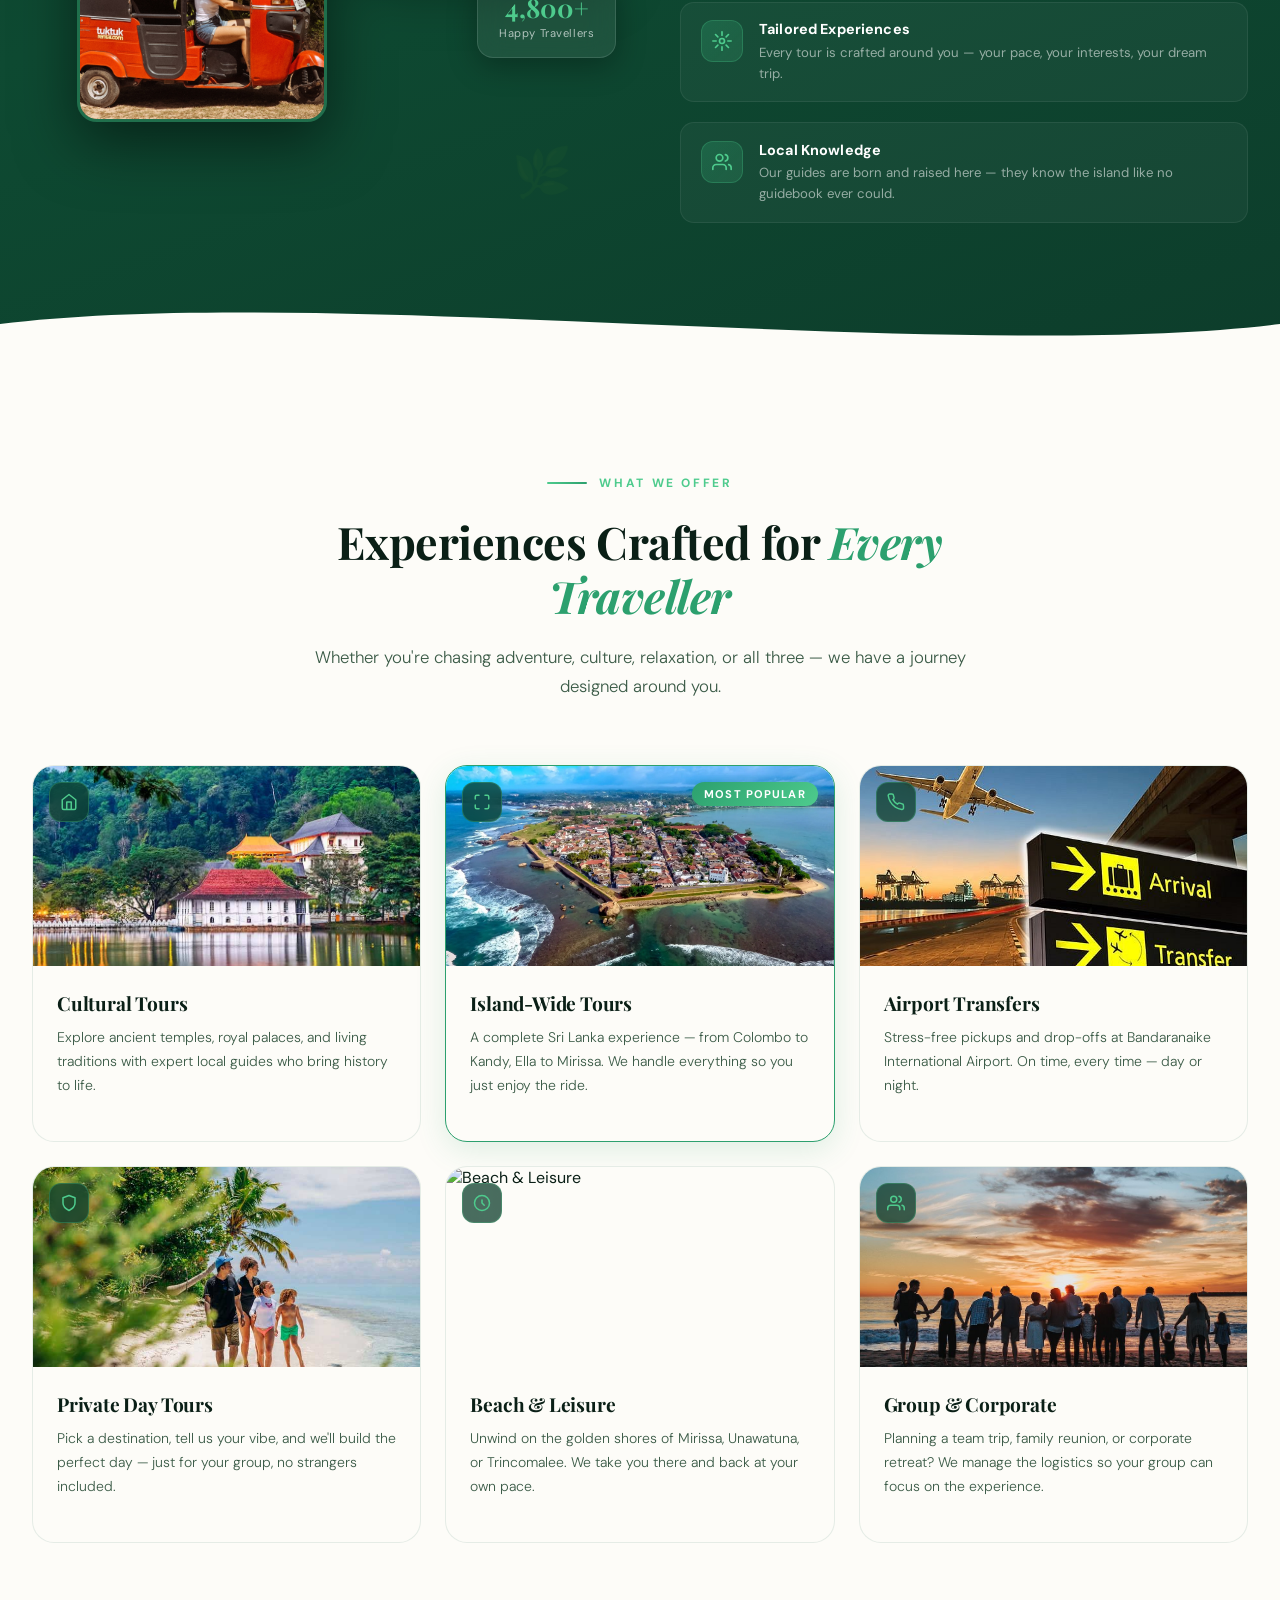
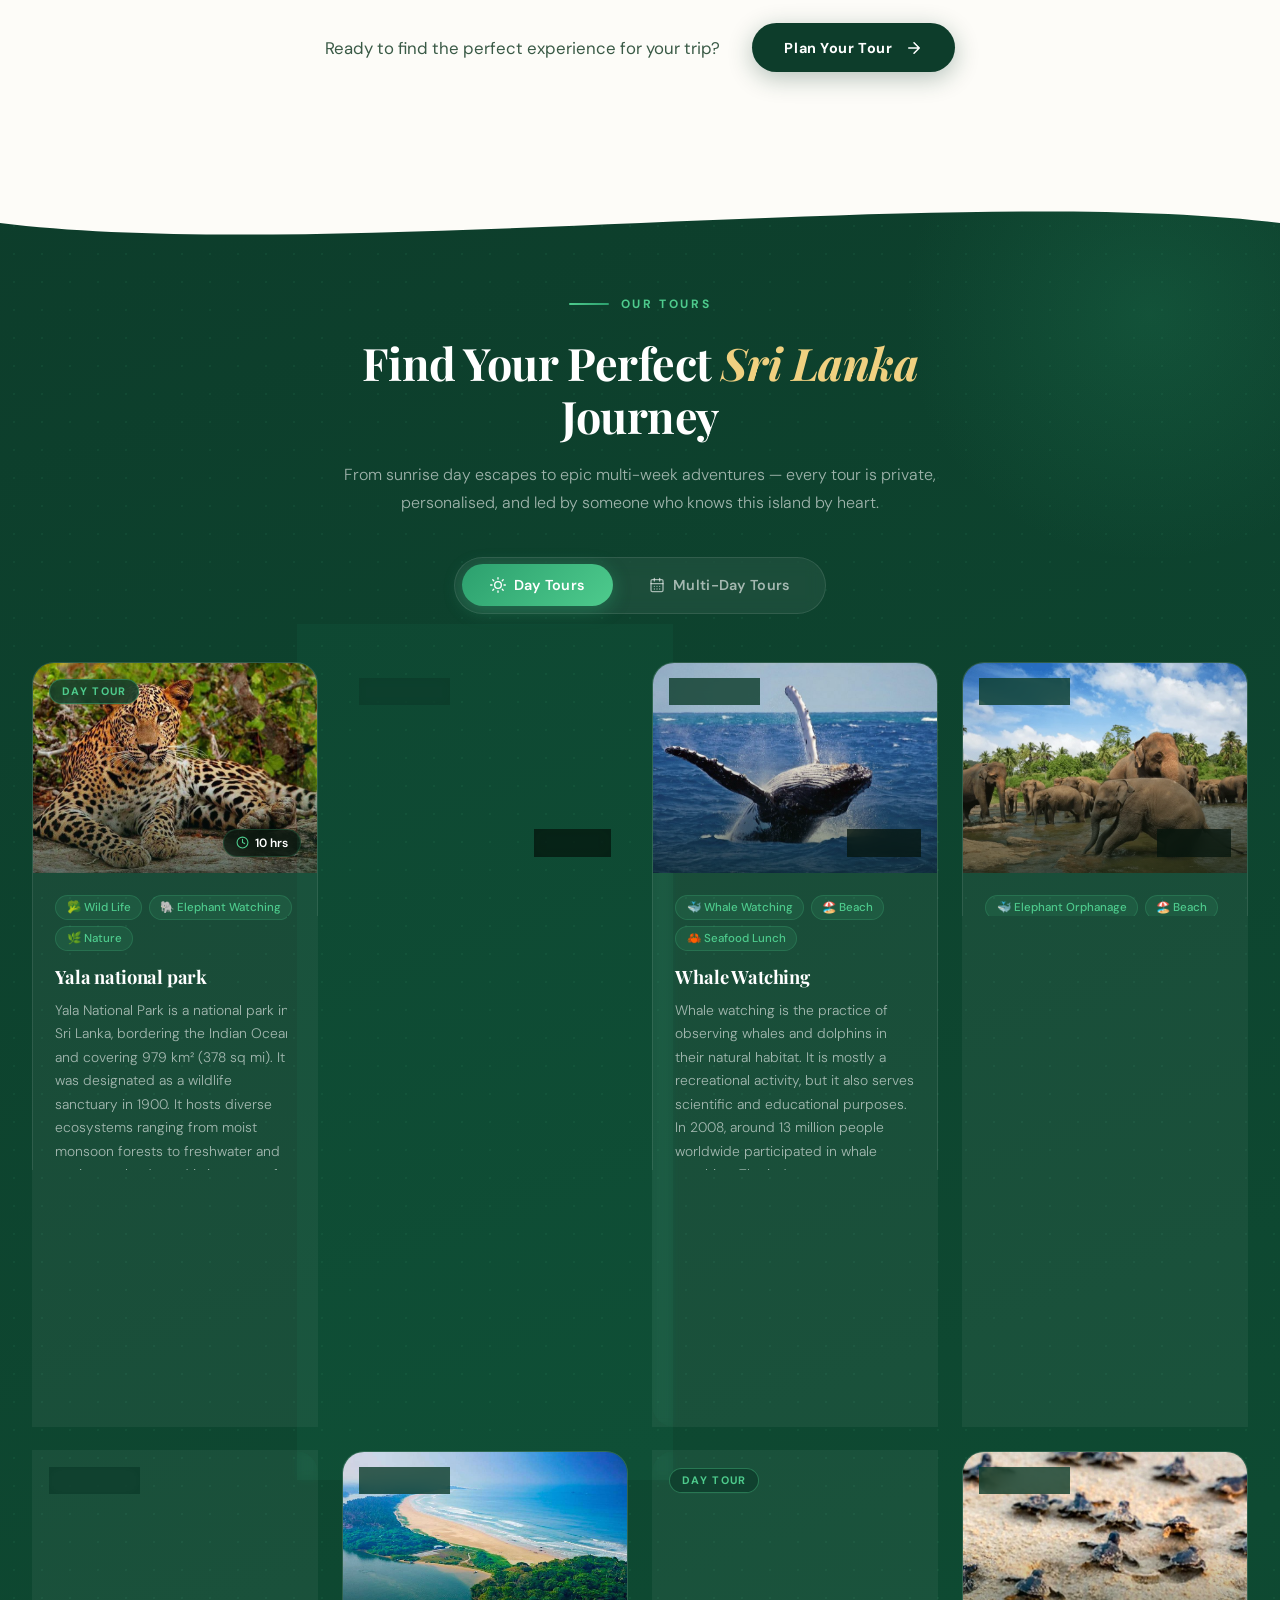
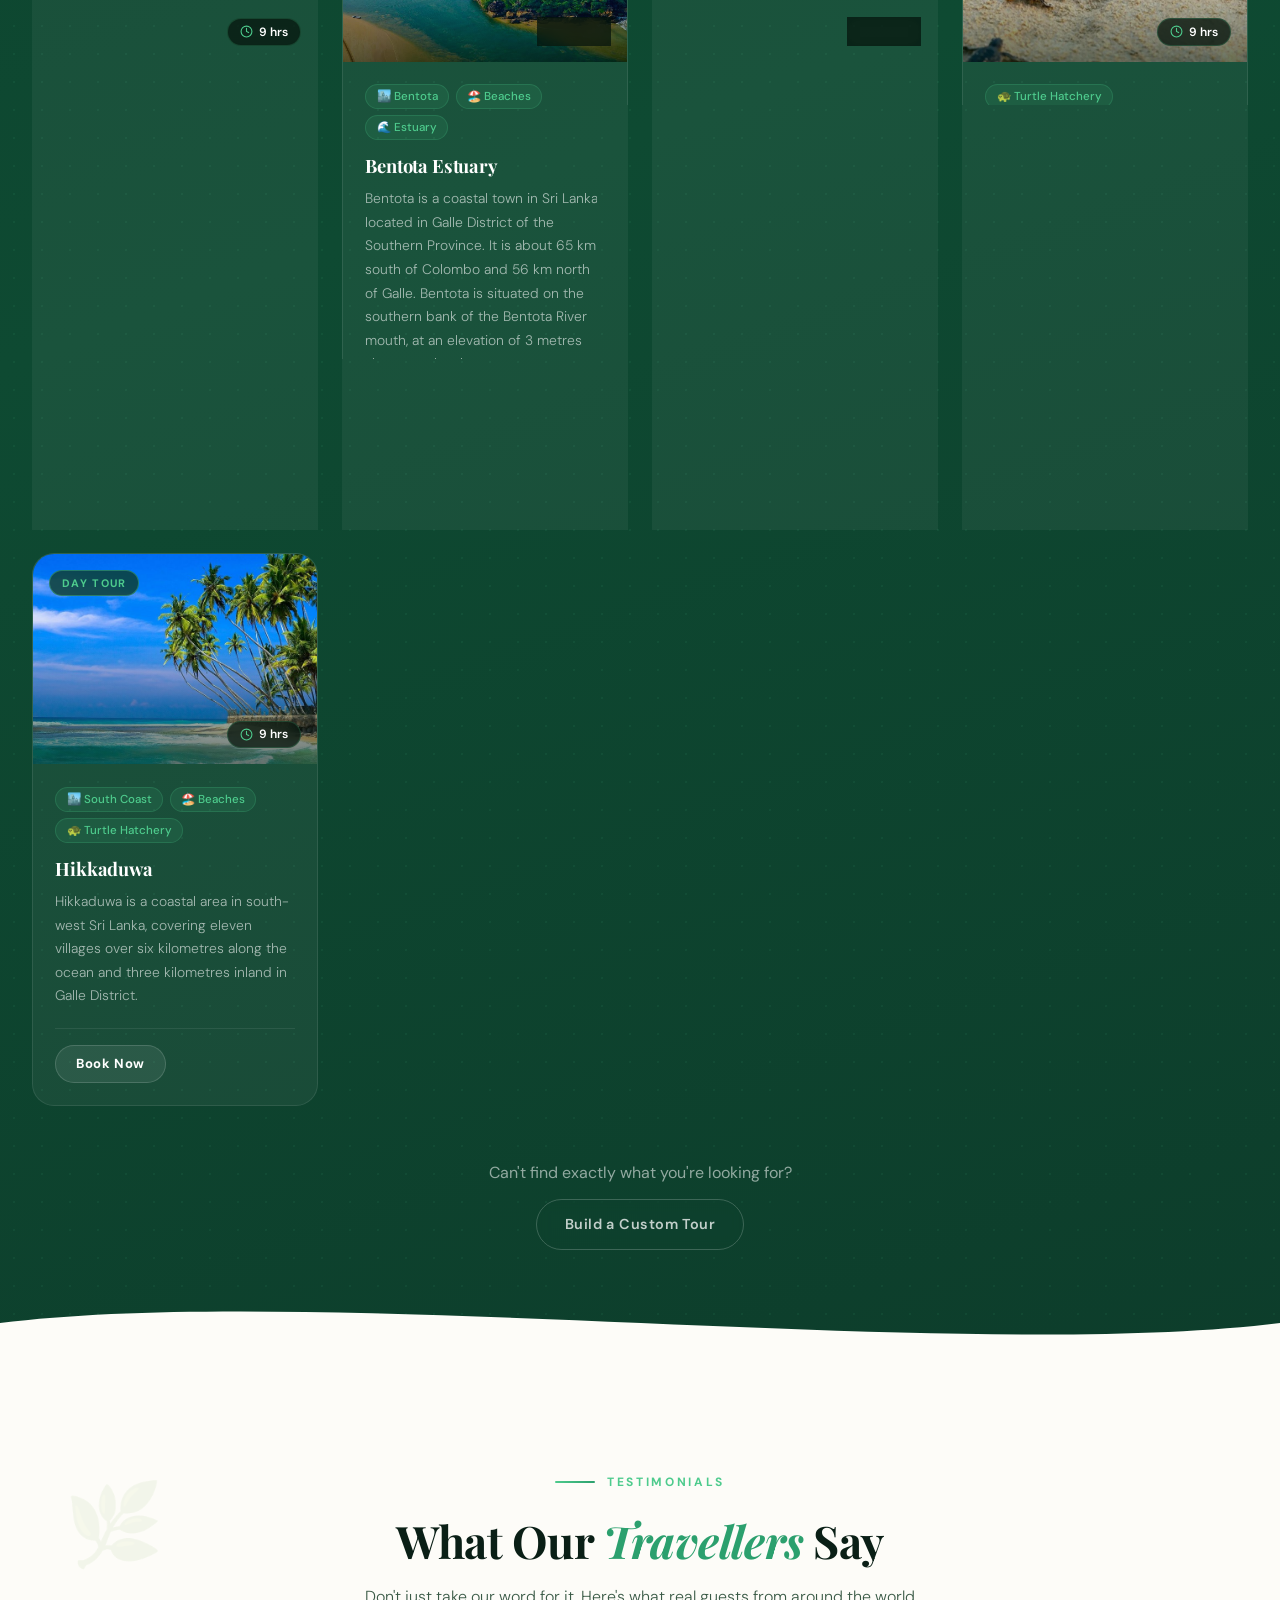
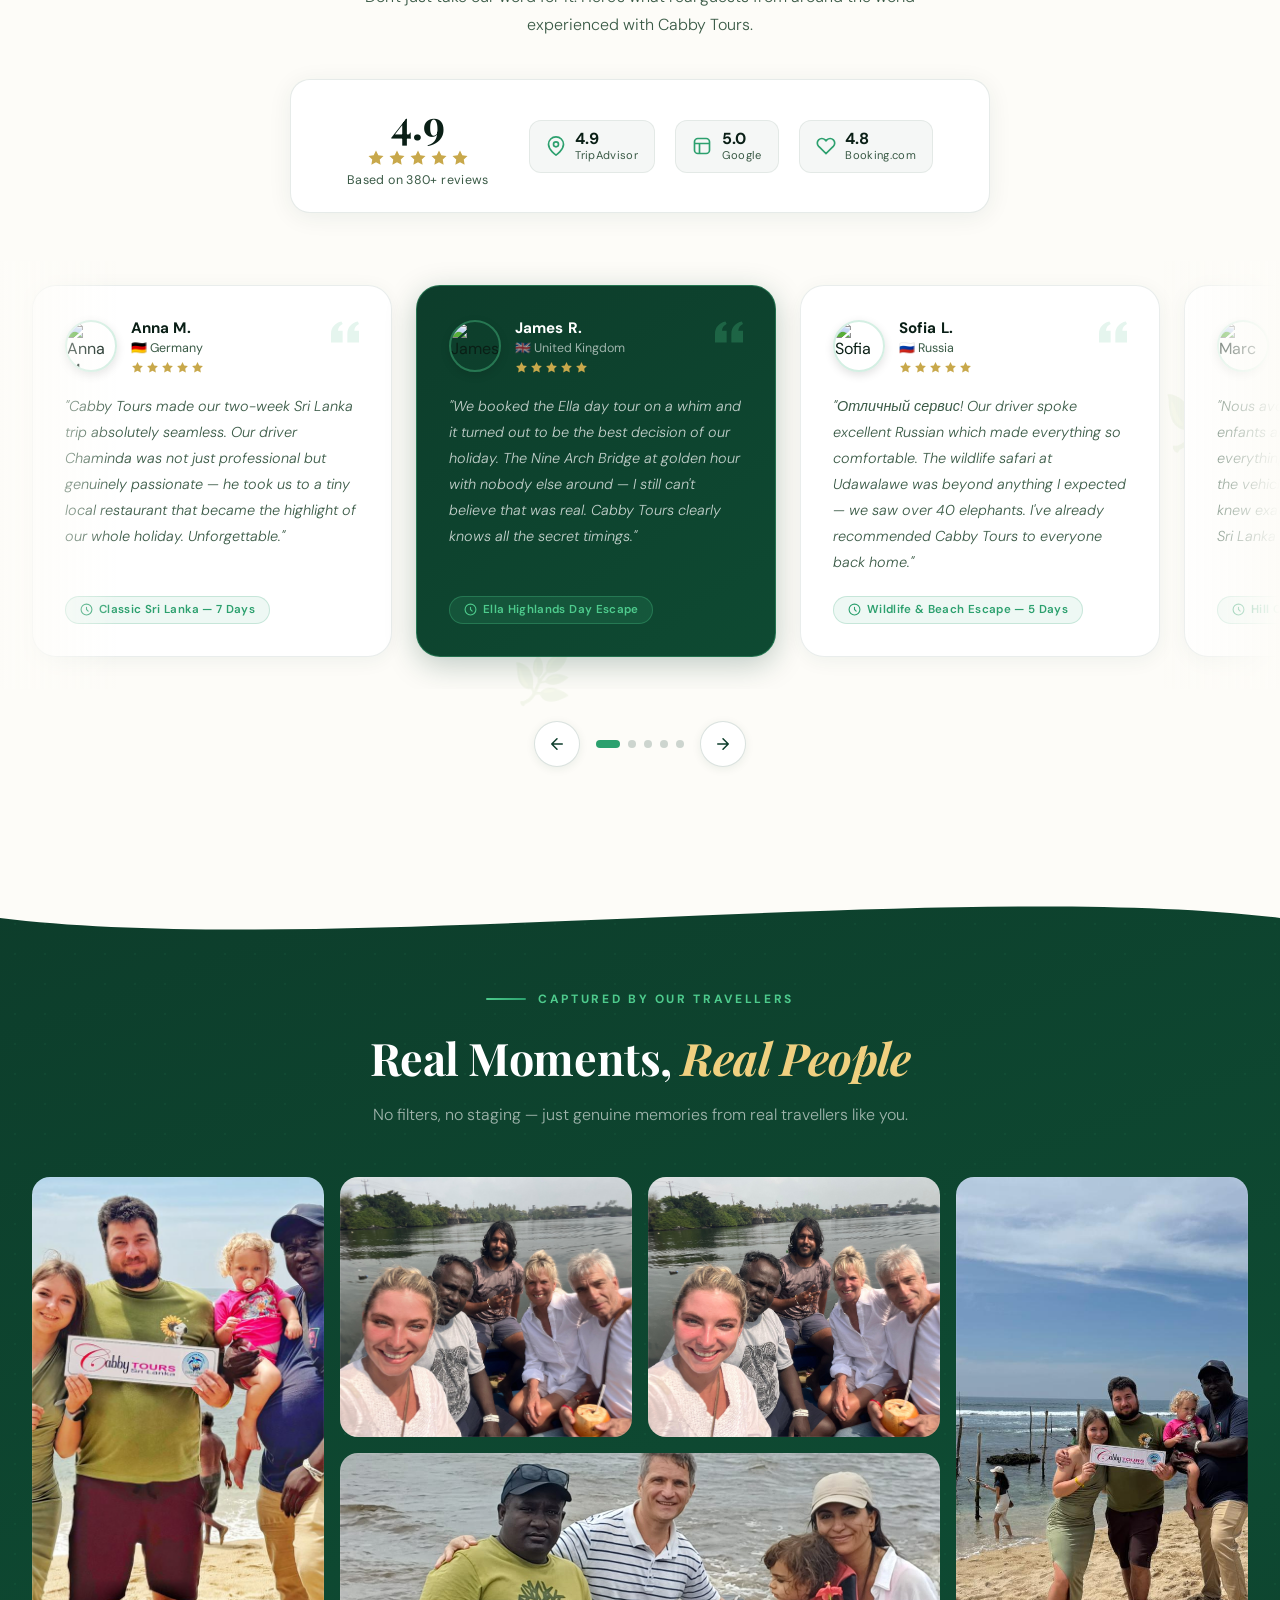
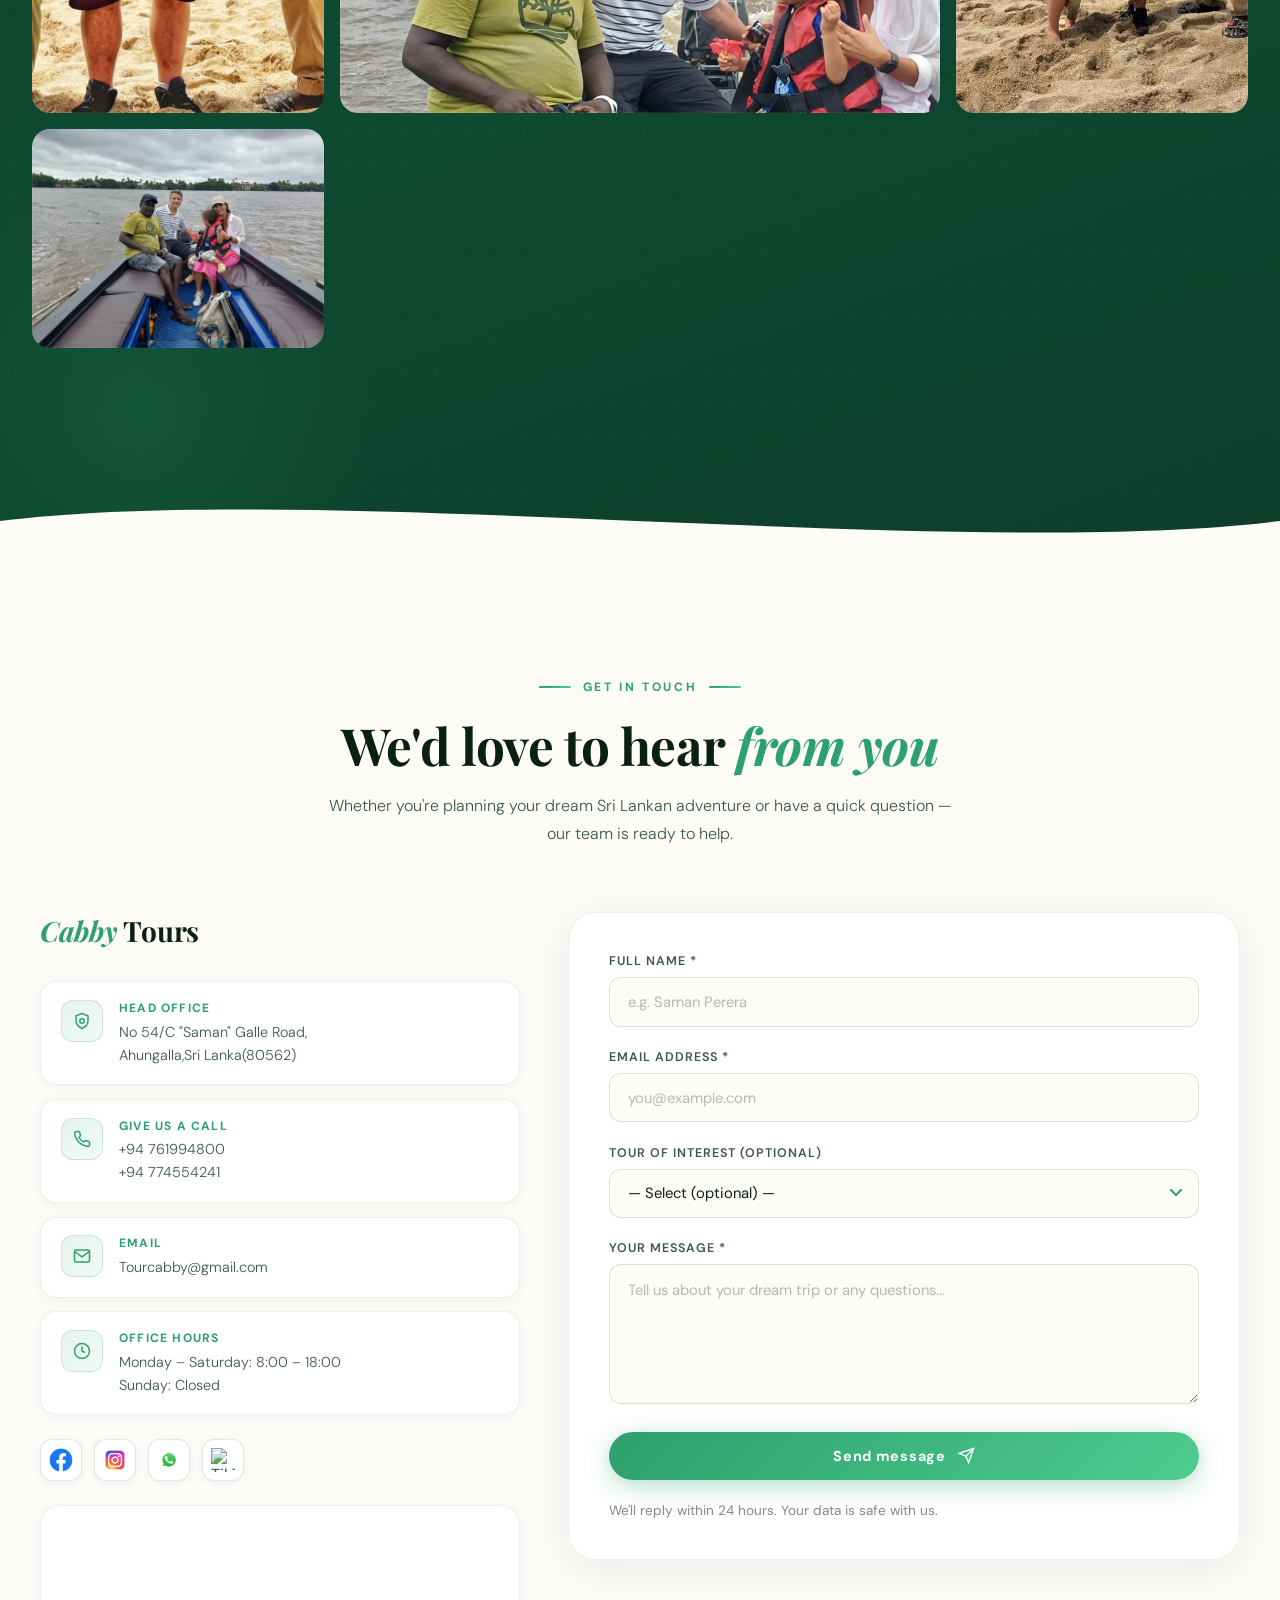
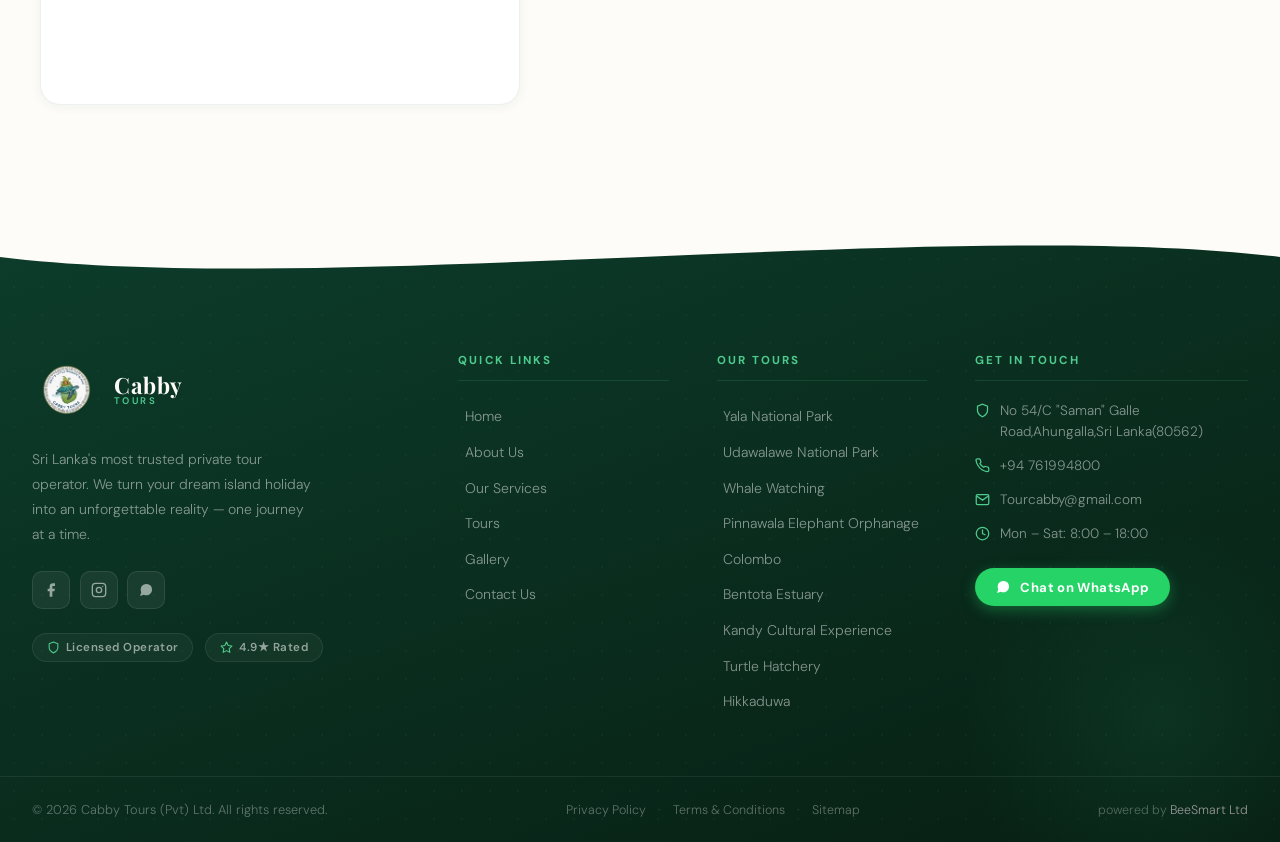
==== commit 3a3b7248: "footer updates" ====
--- a/index.html
+++ b/index.html
@@ -1410,7 +1410,7 @@
         <a href="sitemap.html" data-i18n="footer.sitemap">Sitemap</a>
       </div>
       <p class="footer-made">
-        Made with <span style="color:var(--green-light)">♥</span> in Sri Lanka
+         powered by <a class="beesmart-link" href="https://beesmart.ltd" target="_blank" >BeeSmart Ltd</a>
       </p>
     </div>
   </div>
--- a/source/css/style.css
+++ b/source/css/style.css
@@ -3868,6 +3868,12 @@
   font-weight: 300;
 }
 
+.beesmart-link {
+  color: rgb(151, 151, 151);
+  text-decoration: none;
+  transition: color var(--transition-fast);
+}
+
 /* ── Responsive ── */
 @media (max-width: 1100px) {
   .footer-inner {
